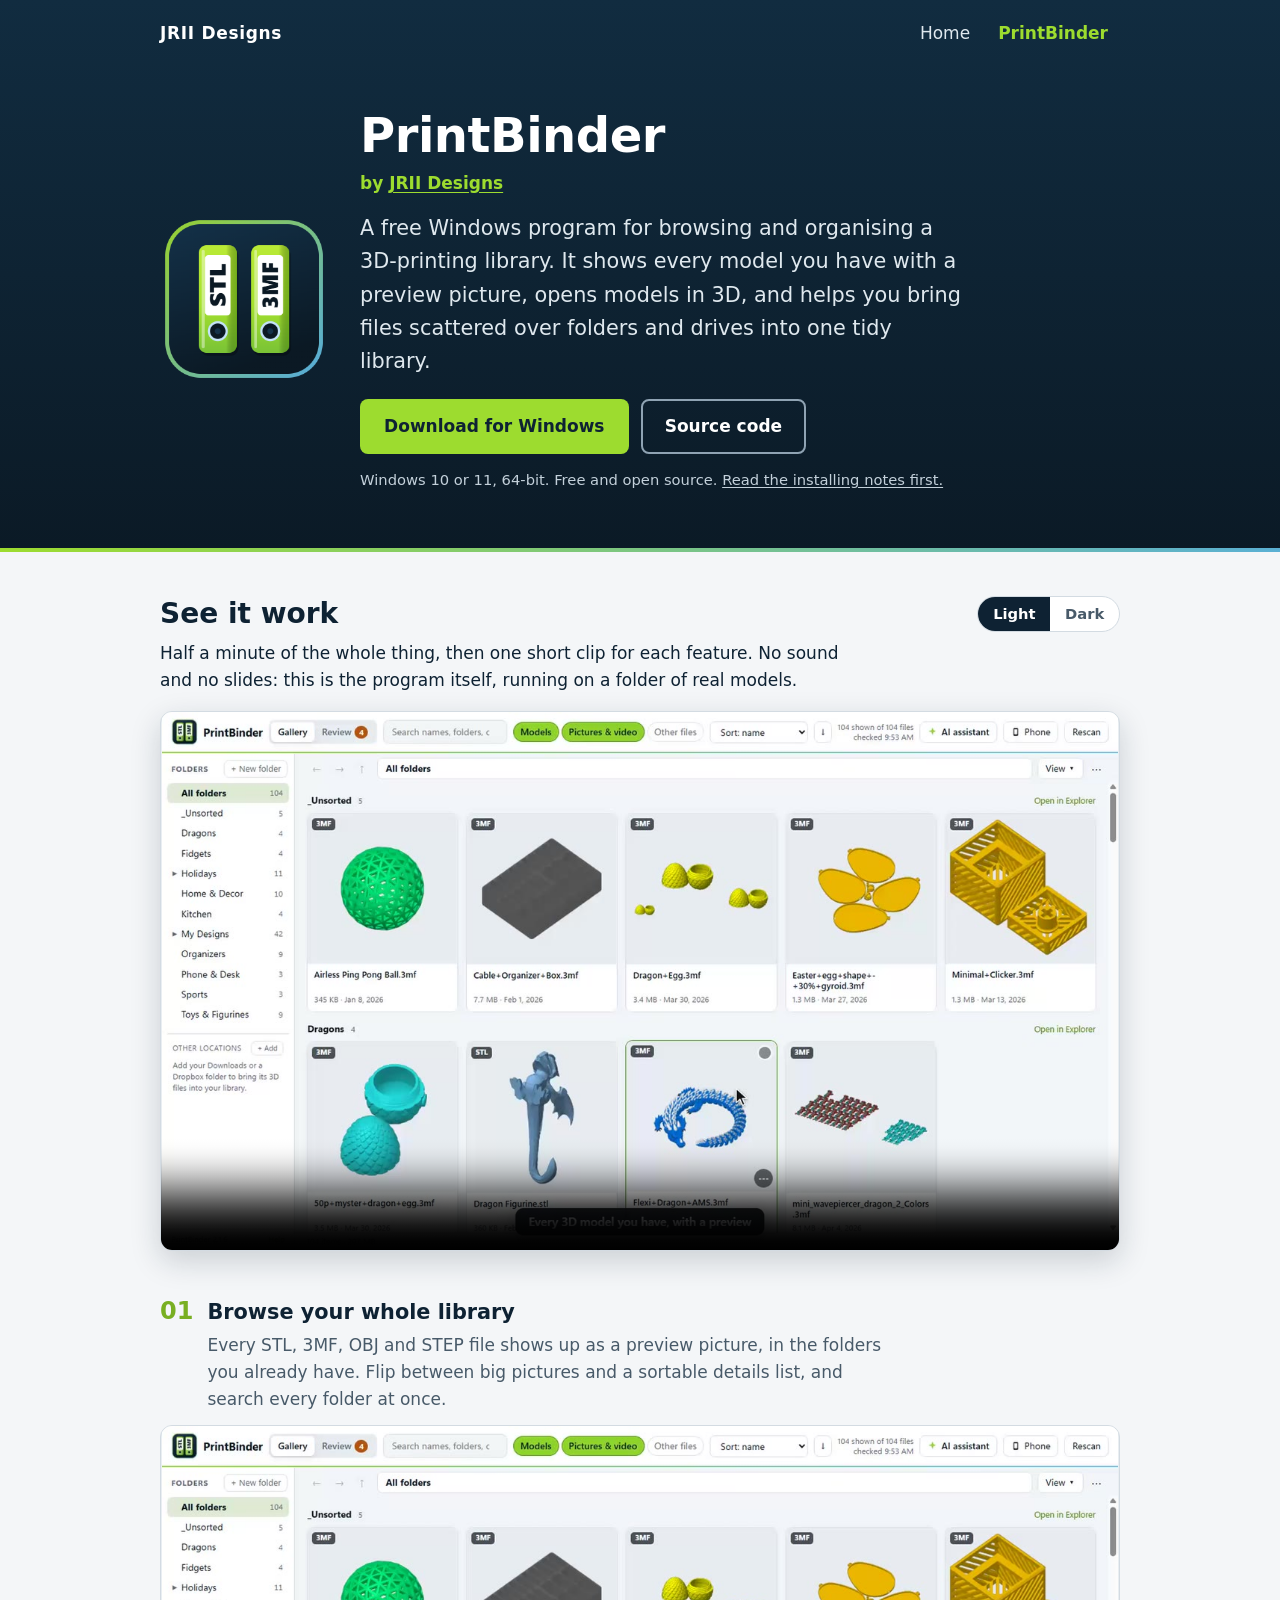
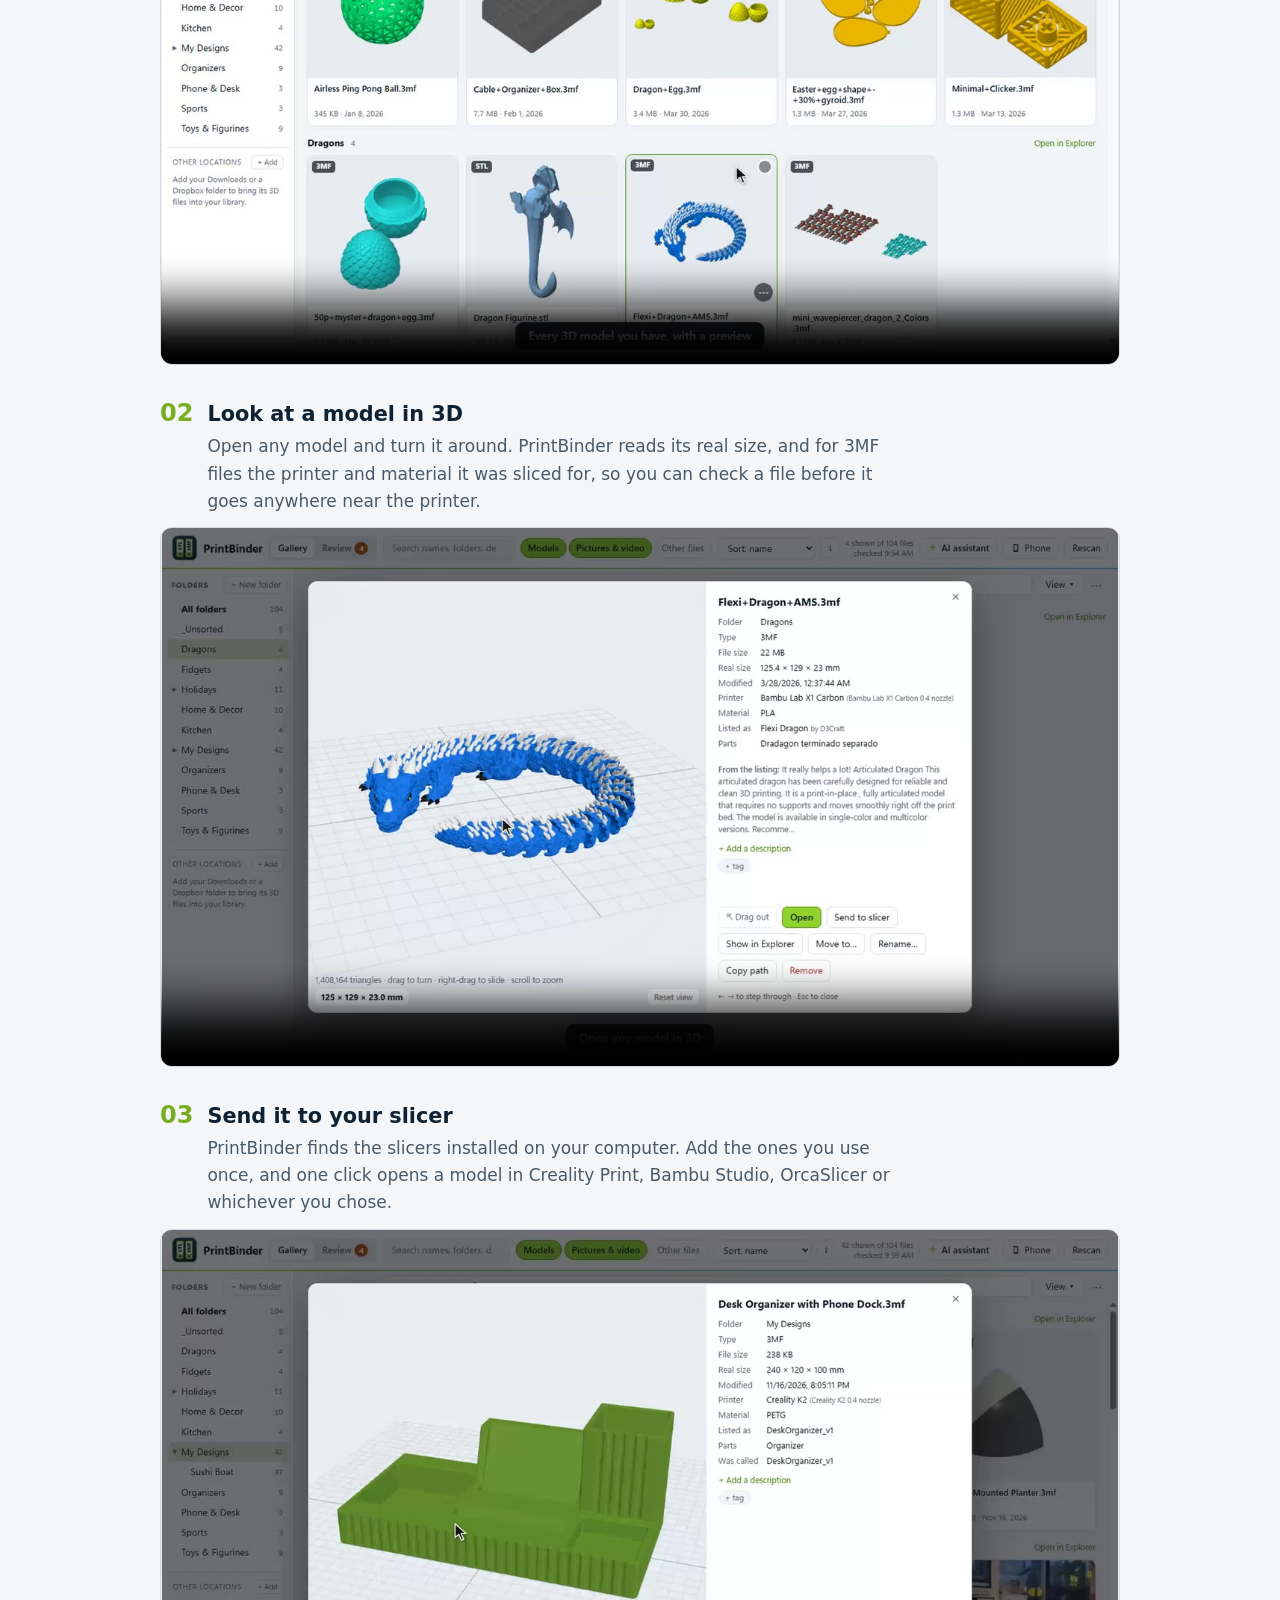
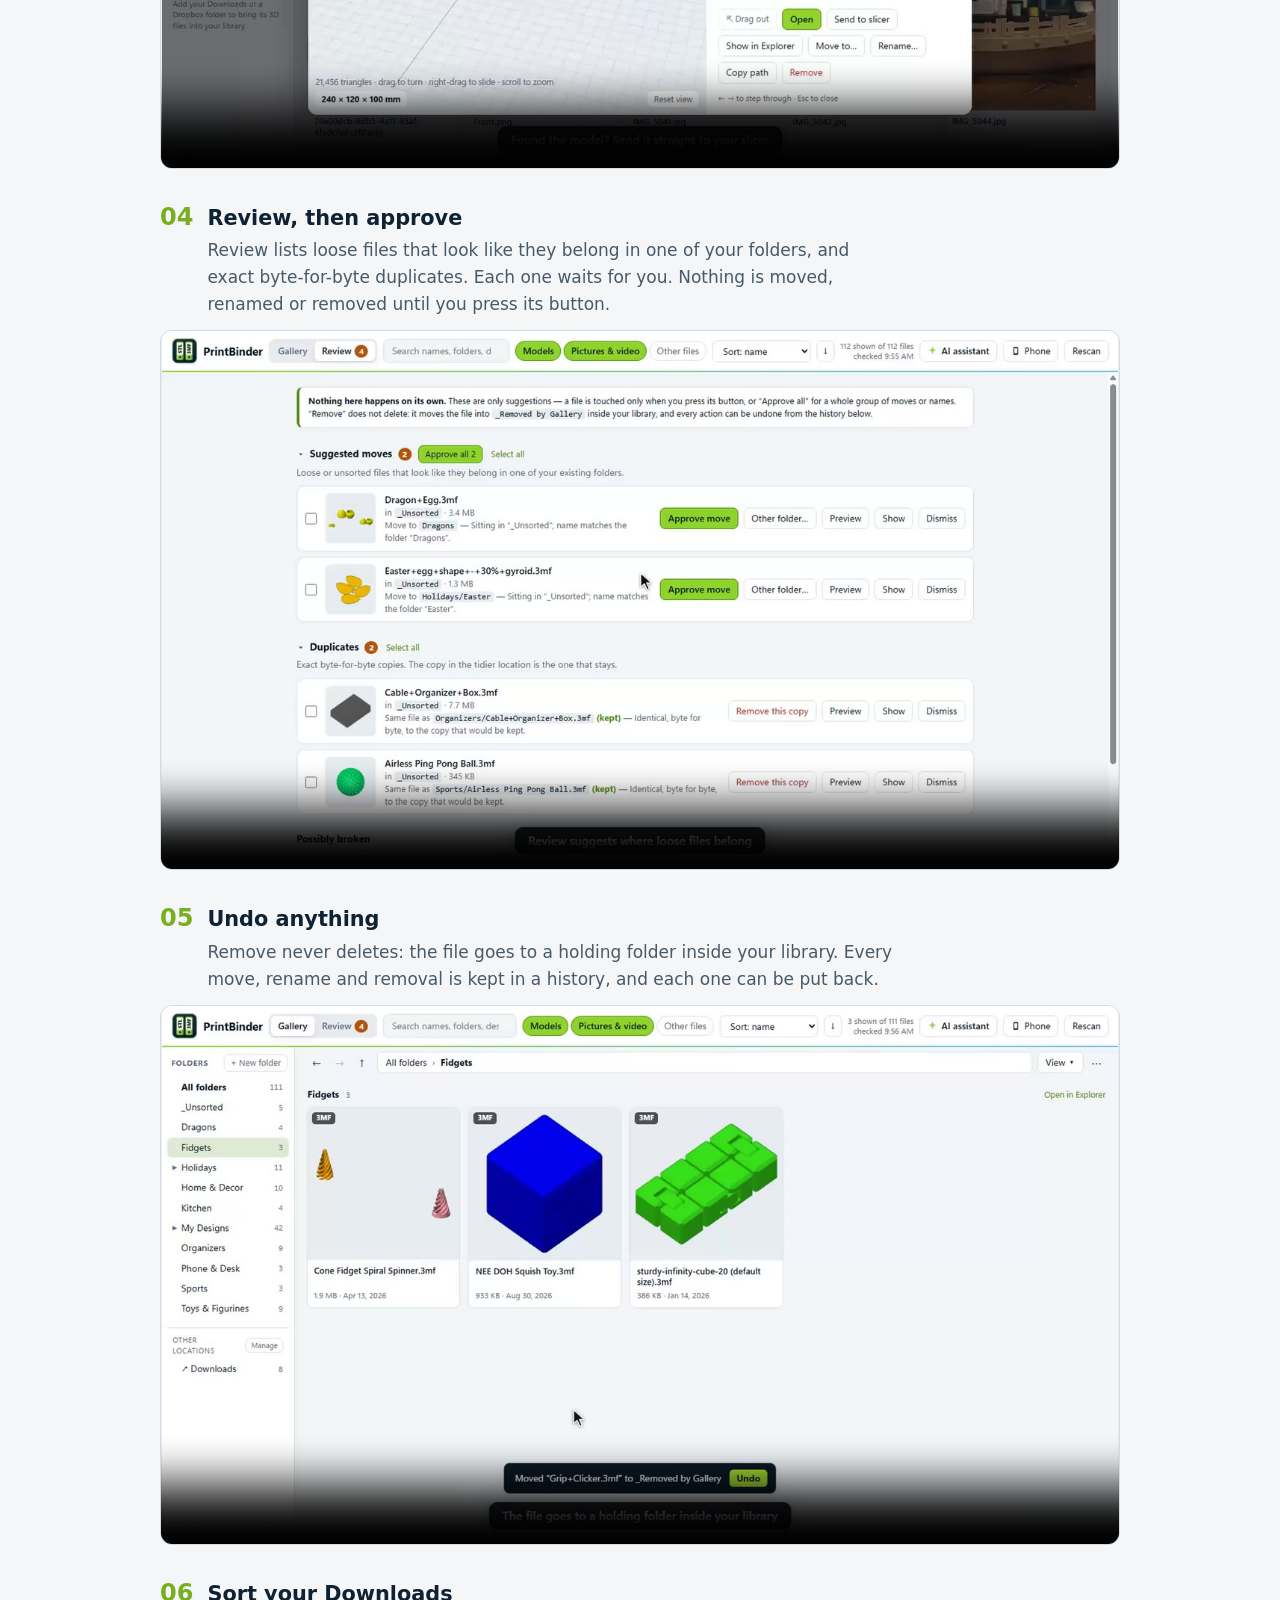
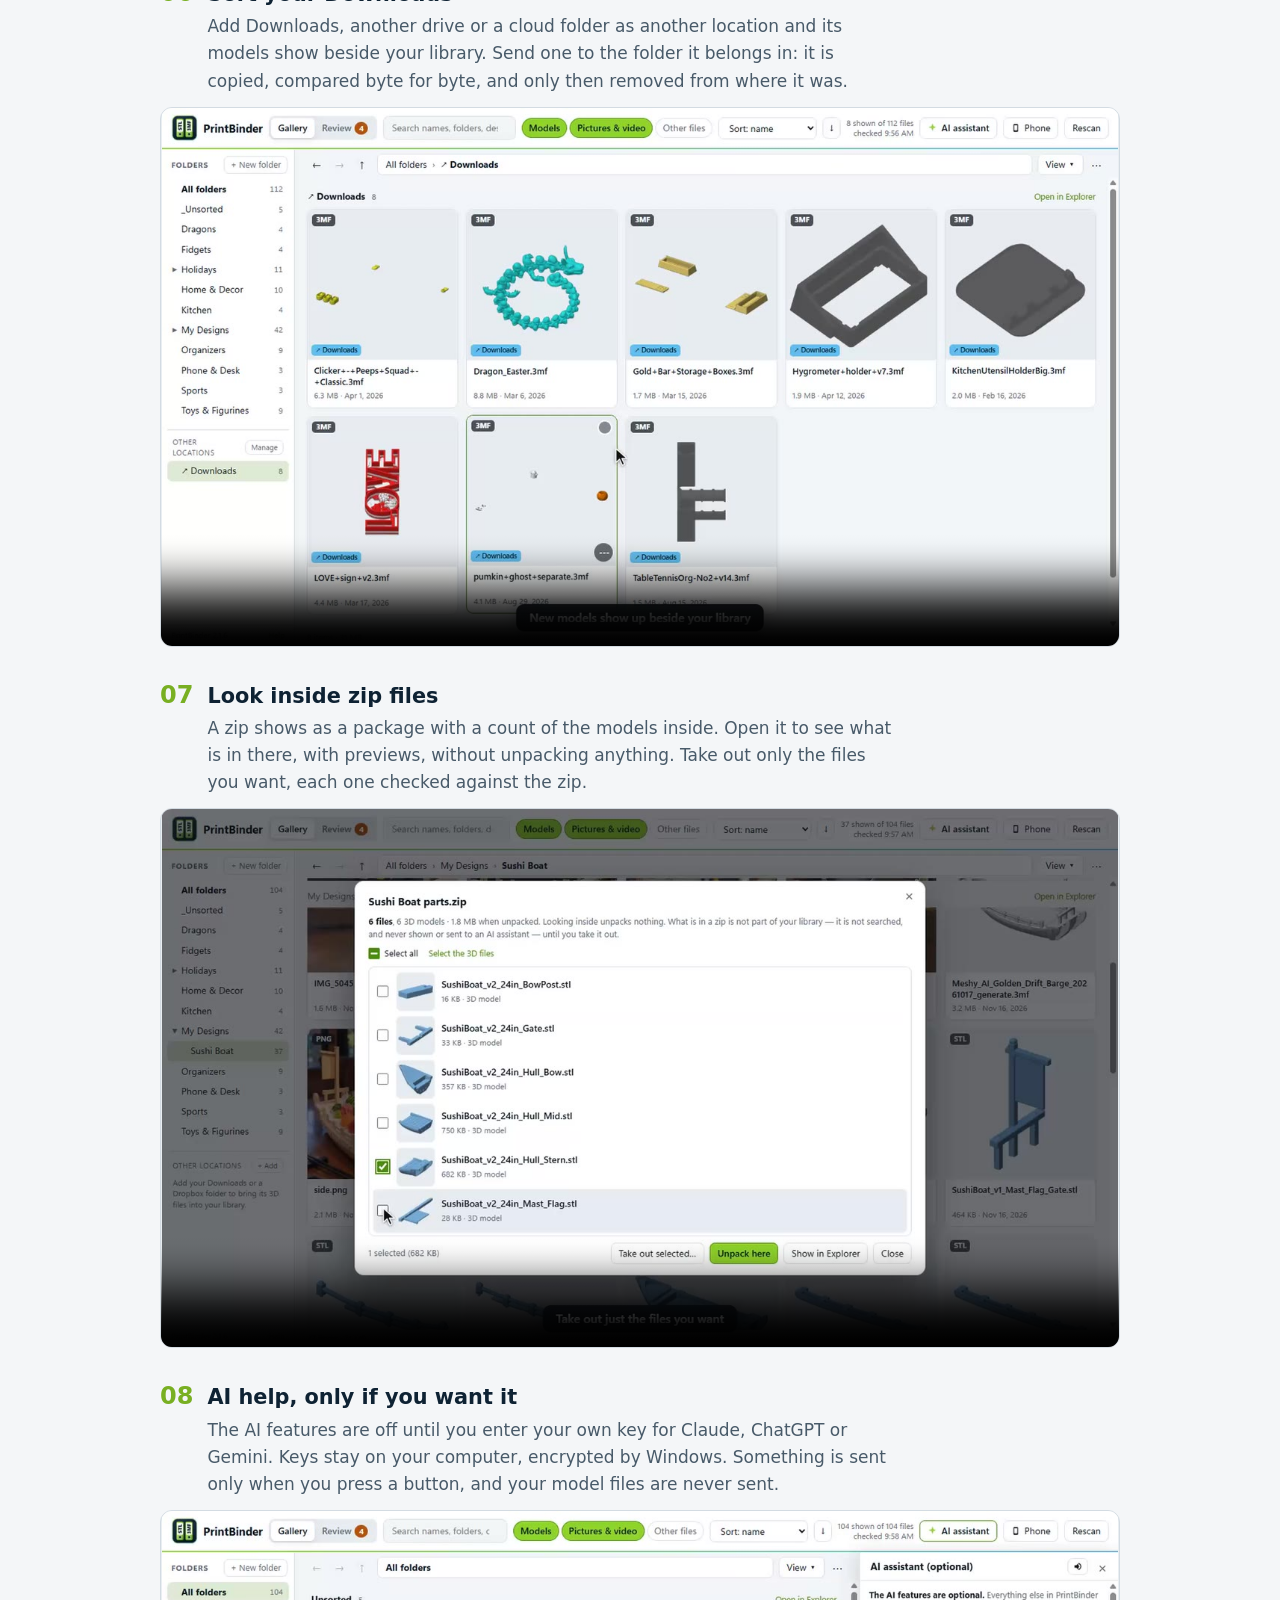
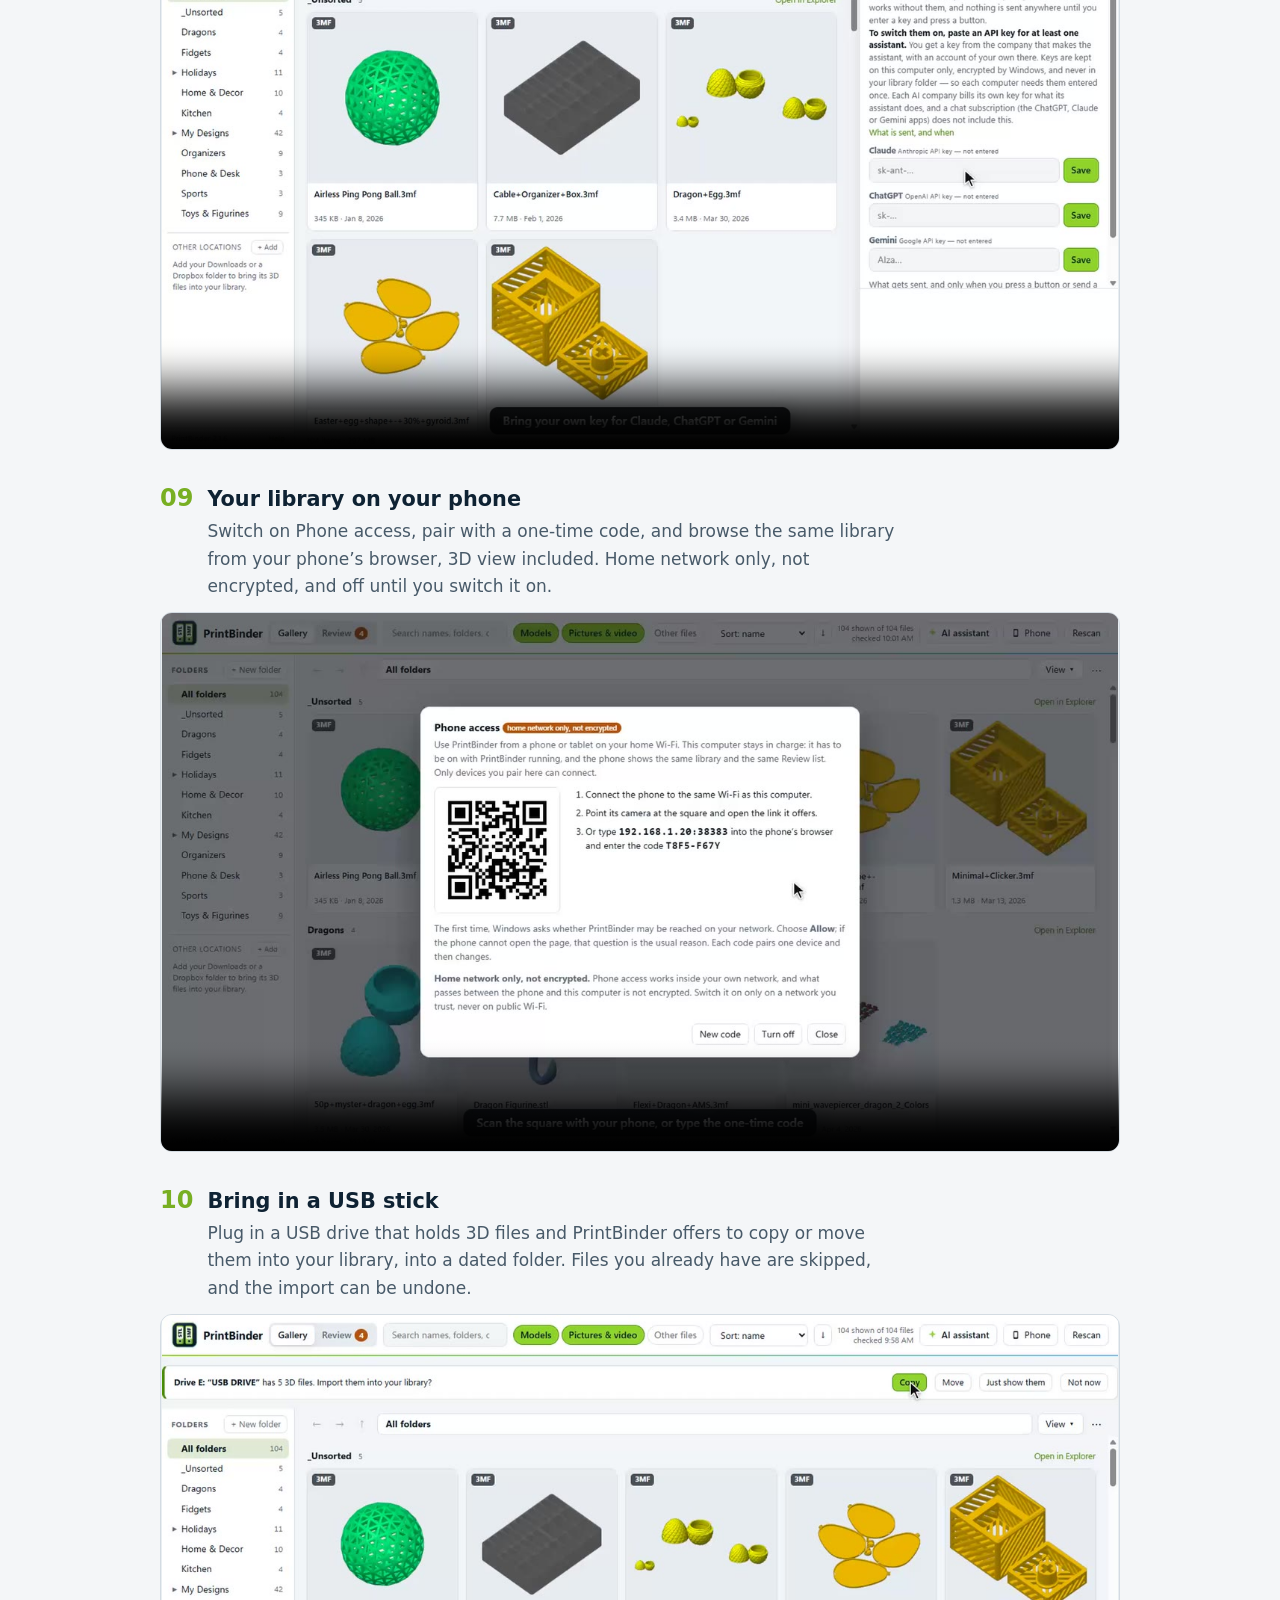
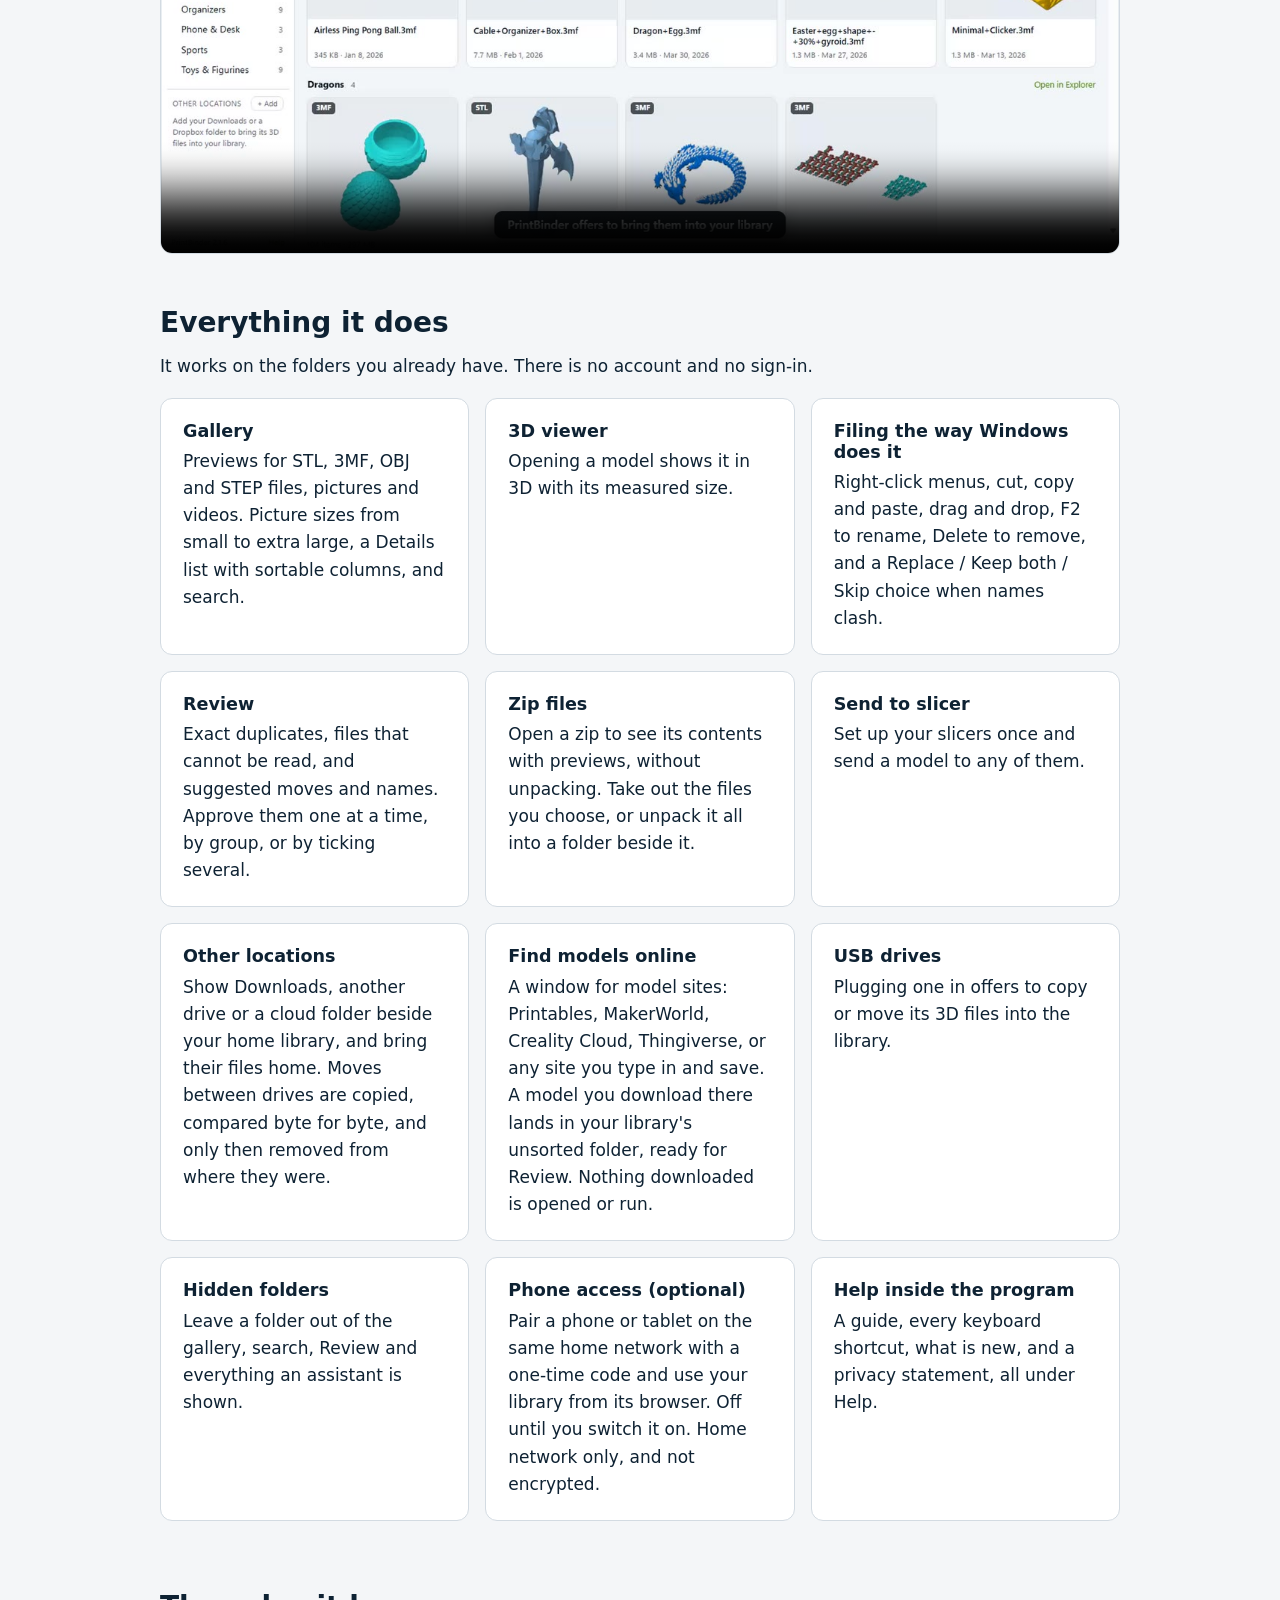
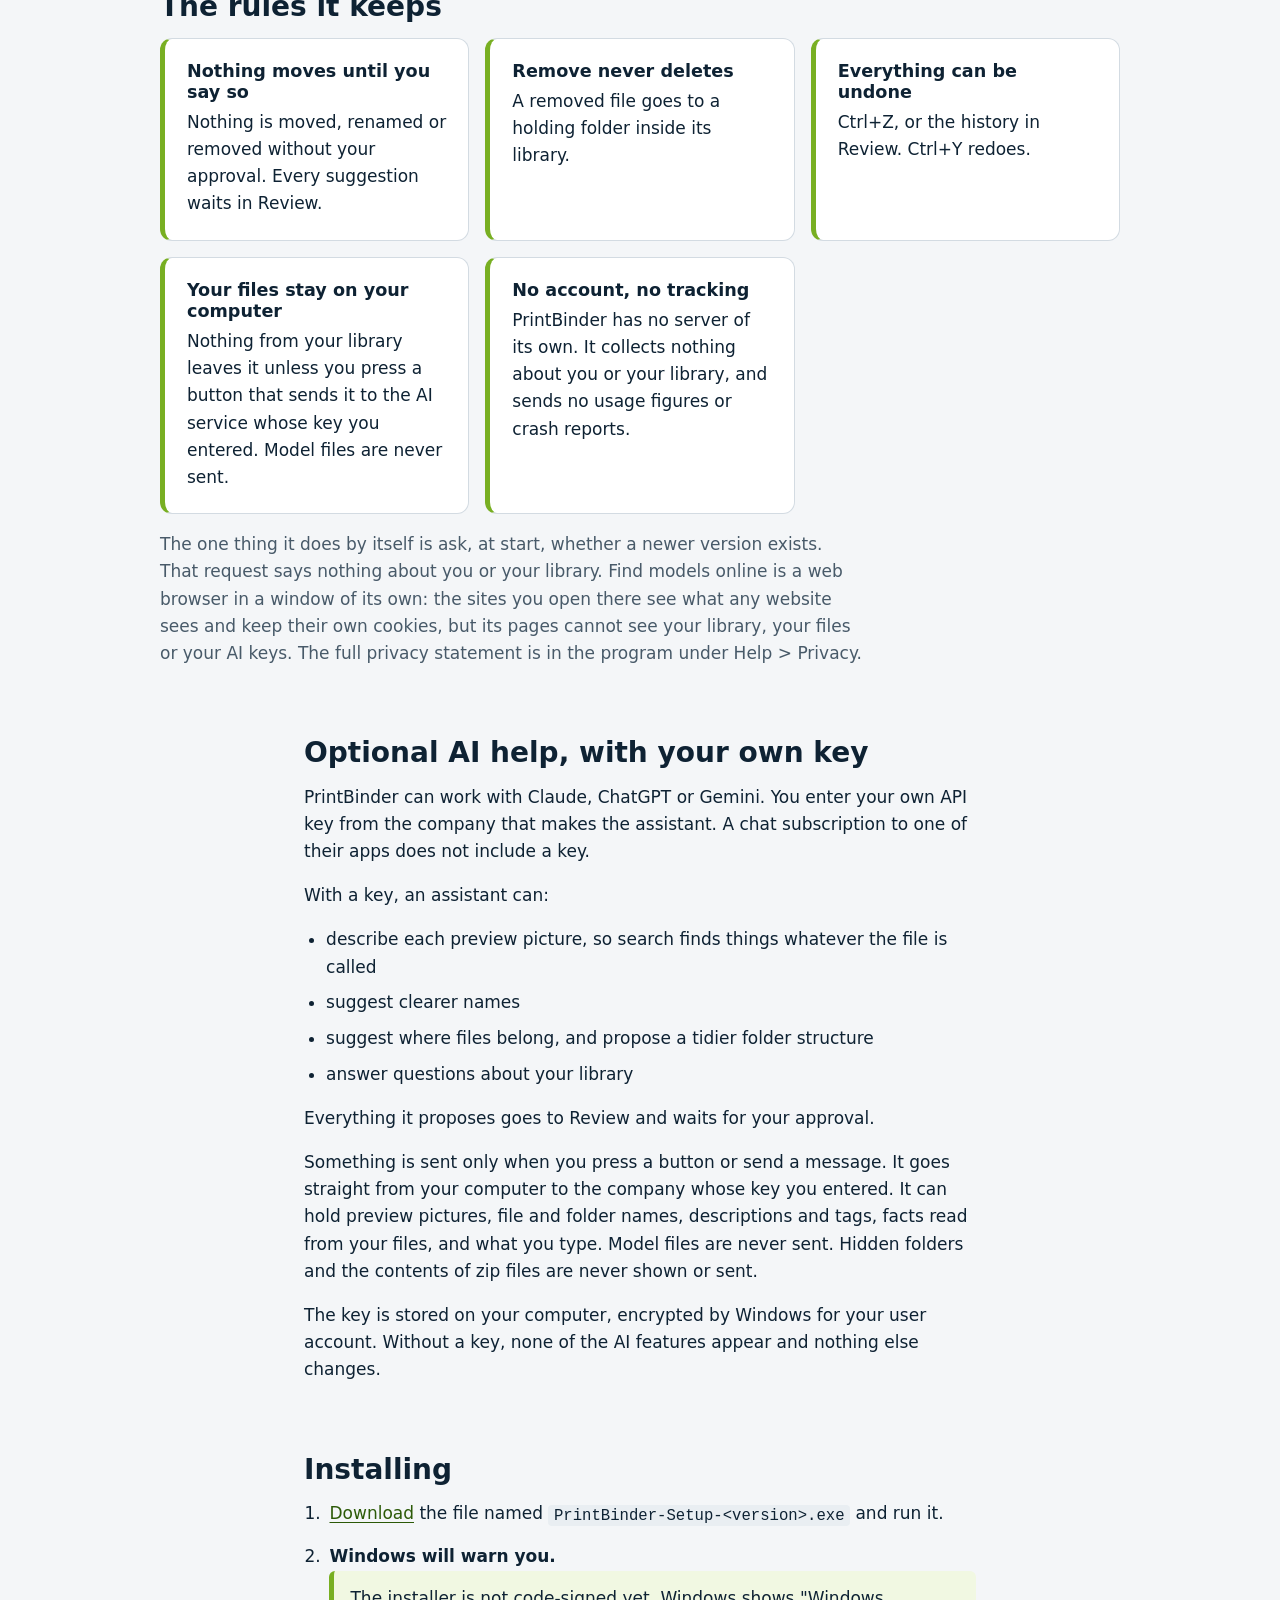
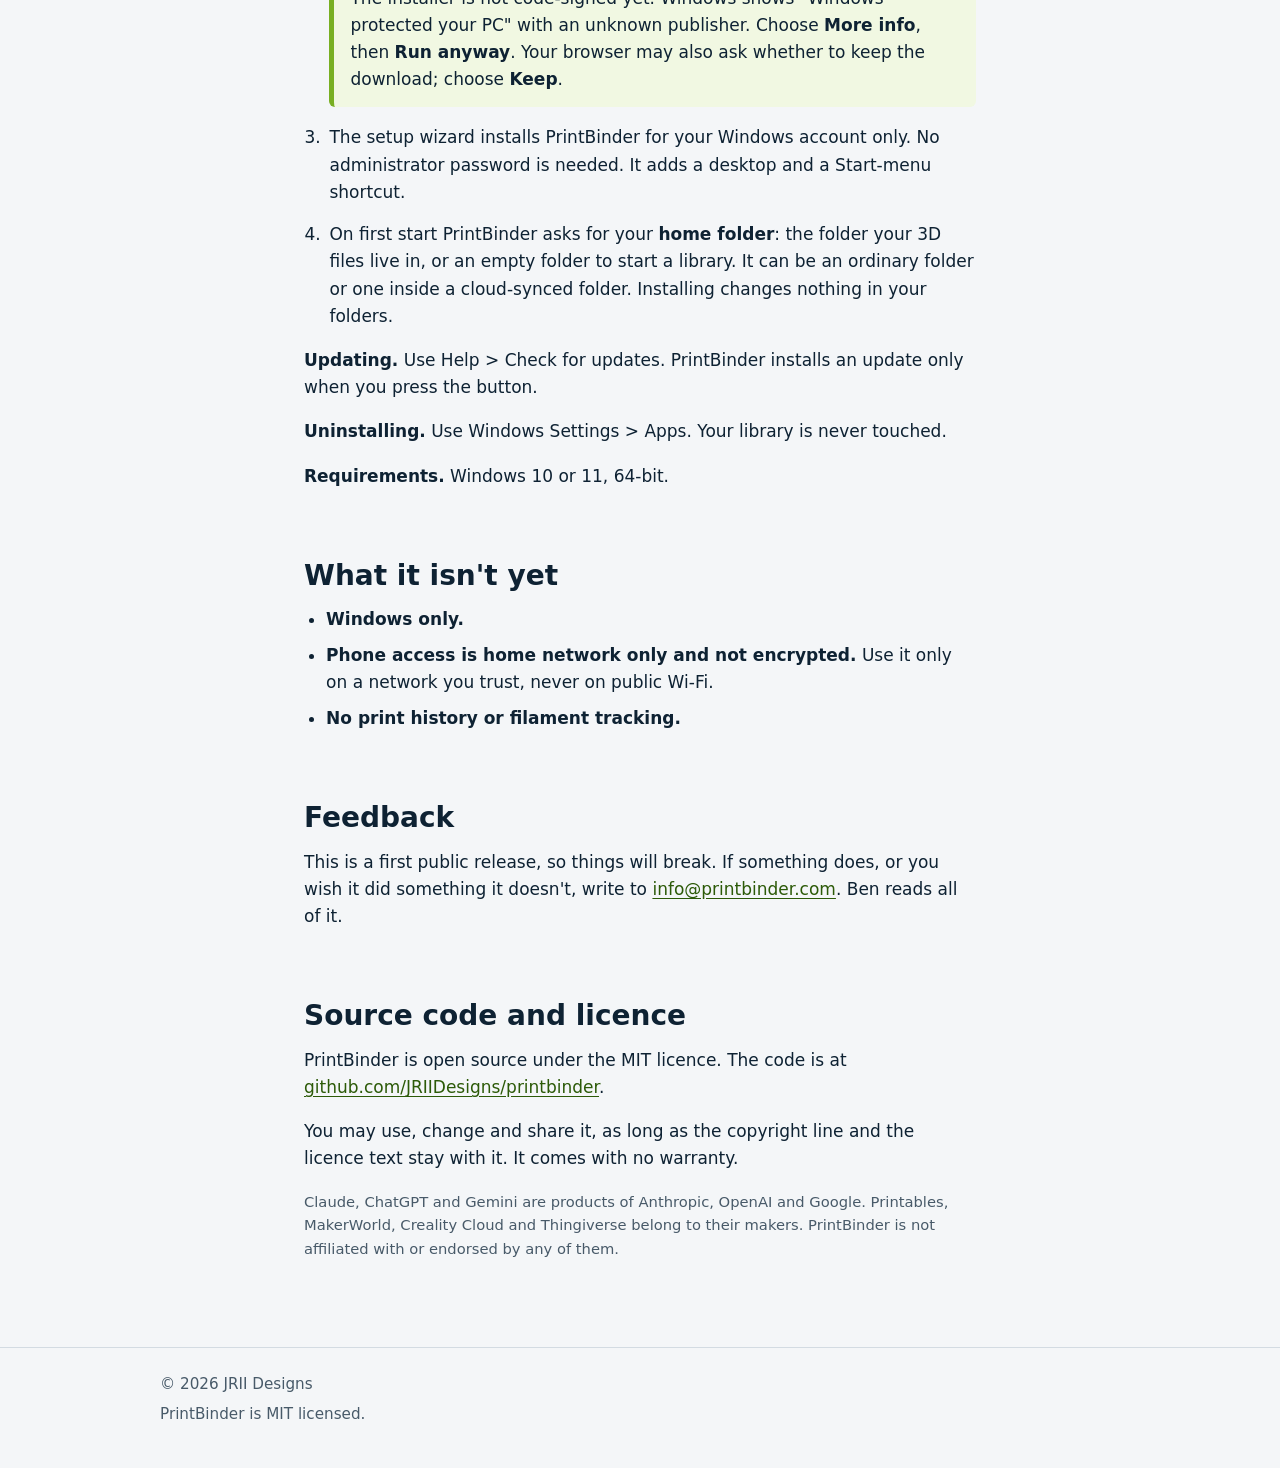
==== printbinder/index.html @ dcdb0bc7 "PrintBinder page: Find models online (2.2.0) Co-Authored-By: Claude Fable 5.2 <noreply@anthropic.com" ====
<!doctype html>
<html lang="en">
<head>
<meta charset="utf-8">
<meta name="viewport" content="width=device-width, initial-scale=1">
<title>PrintBinder, by JRII Designs: organise your 3D-printing library</title>
<meta name="description" content="PrintBinder is a free, open-source Windows program for browsing and organising a 3D-printing library. Nothing is moved, renamed or removed without your approval, and everything can be undone.">
<link rel="canonical" href="https://jriidesigns.com/printbinder/">
<meta property="og:type" content="website">
<meta property="og:site_name" content="JRII Designs">
<meta property="og:title" content="PrintBinder, by JRII Designs">
<meta property="og:description" content="A free, open-source Windows program for browsing and organising a 3D-printing library. Nothing moves without your approval.">
<meta property="og:url" content="https://jriidesigns.com/printbinder/">
<meta property="og:image" content="https://jriidesigns.com/assets/video/printbinder-01-browse-light.jpg">
<meta property="og:image:alt" content="PrintBinder showing a library of 3D models as preview pictures">
<link rel="icon" type="image/png" href="../assets/favicon.png">
<link rel="apple-touch-icon" href="../assets/apple-touch-icon.png">
<link rel="stylesheet" href="../assets/site.css">
</head>
<body>
<a class="skip" href="#main">Skip to content</a>

<header class="band">
  <div class="wrap topbar">
    <a class="name" href="../index.html">JRII Designs</a>
    <nav aria-label="Site">
      <ul>
        <li><a href="../index.html">Home</a></li>
        <li><a href="index.html" aria-current="page">PrintBinder</a></li>
      </ul>
    </nav>
  </div>
  <div class="wrap hero hero-app">
    <img src="../assets/printbinder-icon.png" width="256" height="256" alt="PrintBinder icon: two green binders on navy">
    <div>
      <h1>PrintBinder</h1>
      <p class="byline">by <a href="../index.html">JRII Designs</a></p>
      <p class="lead">A free Windows program for browsing and organising a 3D-printing library. It shows every model you have with a preview picture, opens models in 3D, and helps you bring files scattered over folders and drives into one tidy library.</p>
      <div class="actions">
        <a class="btn btn-primary" href="https://github.com/JRIIDesigns/printbinder/releases/latest">Download for Windows</a>
        <a class="btn btn-ghost" href="https://github.com/JRIIDesigns/printbinder">Source code</a>
      </div>
      <p class="small">Windows 10 or 11, 64-bit. Free and open source. <a href="#installing" style="color:inherit">Read the installing notes first.</a></p>
    </div>
  </div>
</header>

<main id="main">

  <section aria-labelledby="tour">
    <div class="wrap">
      <div class="tour-head">
        <h2 id="tour">See it work</h2>
        <div class="themepick" role="group" aria-label="Clips shown in">
          <button type="button" data-theme="light" aria-pressed="true">Light</button><button type="button" data-theme="dark" aria-pressed="false">Dark</button>
        </div>
      </div>
      <p class="prose">Half a minute of the whole thing, then one short clip for each feature. No sound and no slides: this is the program itself, running on a folder of real models.</p>
      <video class="clip clip-hero" controls muted loop playsinline preload="none" width="1920" height="1080" data-clip="highlights" poster="../assets/video/printbinder-highlights-light.jpg" aria-label="A half-minute tour: the gallery, a model in 3D, Review, a zip opened, a model sent to the slicer, and the library on a phone"><source src="../assets/video/printbinder-highlights-light.mp4" type="video/mp4"></video>
      <ol class="tour">
        <li class="tour-item" id="browse">
          <div class="tour-text"><span class="num">01</span><h3>Browse your whole library</h3><p>Every STL, 3MF, OBJ and STEP file shows up as a preview picture, in the folders you already have. Flip between big pictures and a sortable details list, and search every folder at once.</p></div>
          <video class="clip" controls muted loop playsinline preload="none" width="1920" height="1080" data-clip="01-browse" poster="../assets/video/printbinder-01-browse-light.jpg" aria-label="The gallery scrolling through folders of models, switching to a details list, then a search for the word dragon"><source src="../assets/video/printbinder-01-browse-light.mp4" type="video/mp4"></video>
        </li>
        <li class="tour-item" id="3d-viewer">
          <div class="tour-text"><span class="num">02</span><h3>Look at a model in 3D</h3><p>Open any model and turn it around. PrintBinder reads its real size, and for 3MF files the printer and material it was sliced for, so you can check a file before it goes anywhere near the printer.</p></div>
          <video class="clip" controls muted loop playsinline preload="none" width="1920" height="1080" data-clip="02-3d-viewer" poster="../assets/video/printbinder-02-3d-viewer-light.jpg" aria-label="Three models opened in the 3D viewer and turned around, with their measured size beside them"><source src="../assets/video/printbinder-02-3d-viewer-light.mp4" type="video/mp4"></video>
        </li>
        <li class="tour-item" id="send-to-slicer">
          <div class="tour-text"><span class="num">03</span><h3>Send it to your slicer</h3><p>PrintBinder finds the slicers installed on your computer. Add the ones you use once, and one click opens a model in Creality Print, Bambu Studio, OrcaSlicer or whichever you chose.</p></div>
          <video class="clip" controls muted loop playsinline preload="none" width="1920" height="1080" data-clip="03-send-to-slicer" poster="../assets/video/printbinder-03-send-to-slicer-light.jpg" aria-label="A slicer being added from the list PrintBinder found, then a model opening on the plate in Creality Print"><source src="../assets/video/printbinder-03-send-to-slicer-light.mp4" type="video/mp4"></video>
        </li>
        <li class="tour-item" id="review">
          <div class="tour-text"><span class="num">04</span><h3>Review, then approve</h3><p>Review lists loose files that look like they belong in one of your folders, and exact byte-for-byte duplicates. Each one waits for you. Nothing is moved, renamed or removed until you press its button.</p></div>
          <video class="clip" controls muted loop playsinline preload="none" width="1920" height="1080" data-clip="04-review" poster="../assets/video/printbinder-04-review-light.jpg" aria-label="The Review screen: two suggested moves approved one at a time, then a duplicate removed, and the history below"><source src="../assets/video/printbinder-04-review-light.mp4" type="video/mp4"></video>
        </li>
        <li class="tour-item" id="undo">
          <div class="tour-text"><span class="num">05</span><h3>Undo anything</h3><p>Remove never deletes: the file goes to a holding folder inside your library. Every move, rename and removal is kept in a history, and each one can be put back.</p></div>
          <video class="clip" controls muted loop playsinline preload="none" width="1920" height="1080" data-clip="05-undo" poster="../assets/video/printbinder-05-undo-light.jpg" aria-label="A model removed with a right-click, then brought back with Undo"><source src="../assets/video/printbinder-05-undo-light.mp4" type="video/mp4"></video>
        </li>
        <li class="tour-item" id="downloads">
          <div class="tour-text"><span class="num">06</span><h3>Sort your Downloads</h3><p>Add Downloads, another drive or a cloud folder as another location and its models show beside your library. Send one to the folder it belongs in: it is copied, compared byte for byte, and only then removed from where it was.</p></div>
          <video class="clip" controls muted loop playsinline preload="none" width="1920" height="1080" data-clip="06-downloads" poster="../assets/video/printbinder-06-downloads-light.jpg" aria-label="A model in the Downloads folder being moved into a folder of the library"><source src="../assets/video/printbinder-06-downloads-light.mp4" type="video/mp4"></video>
        </li>
        <li class="tour-item" id="zip-files">
          <div class="tour-text"><span class="num">07</span><h3>Look inside zip files</h3><p>A zip shows as a package with a count of the models inside. Open it to see what is in there, with previews, without unpacking anything. Take out only the files you want, each one checked against the zip.</p></div>
          <video class="clip" controls muted loop playsinline preload="none" width="1920" height="1080" data-clip="07-zip-files" poster="../assets/video/printbinder-07-zip-files-light.jpg" aria-label="A zip file opened to show six models, and two of them taken out into a folder beside it"><source src="../assets/video/printbinder-07-zip-files-light.mp4" type="video/mp4"></video>
        </li>
        <li class="tour-item" id="ai-optional">
          <div class="tour-text"><span class="num">08</span><h3>AI help, only if you want it</h3><p>The AI features are off until you enter your own key for Claude, ChatGPT or Gemini. Keys stay on your computer, encrypted by Windows. Something is sent only when you press a button, and your model files are never sent.</p></div>
          <video class="clip" controls muted loop playsinline preload="none" width="1920" height="1080" data-clip="08-ai-optional" poster="../assets/video/printbinder-08-ai-optional-light.jpg" aria-label="The AI assistant panel with its three key boxes, and the privacy page that says what is sent and when"><source src="../assets/video/printbinder-08-ai-optional-light.mp4" type="video/mp4"></video>
        </li>
        <li class="tour-item" id="phone">
          <div class="tour-text"><span class="num">09</span><h3>Your library on your phone</h3><p>Switch on Phone access, pair with a one-time code, and browse the same library from your phone’s browser, 3D view included. Home network only, not encrypted, and off until you switch it on.</p></div>
          <video class="clip" controls muted loop playsinline preload="none" width="1920" height="1080" data-clip="09-phone" poster="../assets/video/printbinder-09-phone-light.jpg" aria-label="Phone access being switched on, then a phone pairing with the code and opening a model in 3D"><source src="../assets/video/printbinder-09-phone-light.mp4" type="video/mp4"></video>
        </li>
        <li class="tour-item" id="usb">
          <div class="tour-text"><span class="num">10</span><h3>Bring in a USB stick</h3><p>Plug in a USB drive that holds 3D files and PrintBinder offers to copy or move them into your library, into a dated folder. Files you already have are skipped, and the import can be undone.</p></div>
          <video class="clip" controls muted loop playsinline preload="none" width="1920" height="1080" data-clip="10-usb" poster="../assets/video/printbinder-10-usb-light.jpg" aria-label="A bar offering to import five models from a USB drive, and the models arriving in a dated folder"><source src="../assets/video/printbinder-10-usb-light.mp4" type="video/mp4"></video>
        </li>
      </ol>
    </div>
  </section>

  <section aria-labelledby="does">
    <div class="wrap">
      <h2 id="does">Everything it does</h2>
      <p class="prose">It works on the folders you already have. There is no account and no sign-in.</p>
      <ul class="grid">
        <li class="card">
          <h3>Gallery</h3>
          <p>Previews for STL, 3MF, OBJ and STEP files, pictures and videos. Picture sizes from small to extra large, a Details list with sortable columns, and search.</p>
        </li>
        <li class="card">
          <h3>3D viewer</h3>
          <p>Opening a model shows it in 3D with its measured size.</p>
        </li>
        <li class="card">
          <h3>Filing the way Windows does it</h3>
          <p>Right-click menus, cut, copy and paste, drag and drop, F2 to rename, Delete to remove, and a Replace / Keep both / Skip choice when names clash.</p>
        </li>
        <li class="card">
          <h3>Review</h3>
          <p>Exact duplicates, files that cannot be read, and suggested moves and names. Approve them one at a time, by group, or by ticking several.</p>
        </li>
        <li class="card">
          <h3>Zip files</h3>
          <p>Open a zip to see its contents with previews, without unpacking. Take out the files you choose, or unpack it all into a folder beside it.</p>
        </li>
        <li class="card">
          <h3>Send to slicer</h3>
          <p>Set up your slicers once and send a model to any of them.</p>
        </li>
        <li class="card">
          <h3>Other locations</h3>
          <p>Show Downloads, another drive or a cloud folder beside your home library, and bring their files home. Moves between drives are copied, compared byte for byte, and only then removed from where they were.</p>
        </li>
        <li class="card">
          <h3>Find models online</h3>
          <p>A window for model sites: Printables, MakerWorld, Creality Cloud, Thingiverse, or any site you type in and save. A model you download there lands in your library's unsorted folder, ready for Review. Nothing downloaded is opened or run.</p>
        </li>
        <li class="card">
          <h3>USB drives</h3>
          <p>Plugging one in offers to copy or move its 3D files into the library.</p>
        </li>
        <li class="card">
          <h3>Hidden folders</h3>
          <p>Leave a folder out of the gallery, search, Review and everything an assistant is shown.</p>
        </li>
        <li class="card">
          <h3>Phone access (optional)</h3>
          <p>Pair a phone or tablet on the same home network with a one-time code and use your library from its browser. Off until you switch it on. Home network only, and not encrypted.</p>
        </li>
        <li class="card">
          <h3>Help inside the program</h3>
          <p>A guide, every keyboard shortcut, what is new, and a privacy statement, all under Help.</p>
        </li>
      </ul>
    </div>
  </section>

  <section class="rules" aria-labelledby="rules">
    <div class="wrap">
      <h2 id="rules">The rules it keeps</h2>
      <ul class="grid">
        <li class="card">
          <h3>Nothing moves until you say so</h3>
          <p>Nothing is moved, renamed or removed without your approval. Every suggestion waits in Review.</p>
        </li>
        <li class="card">
          <h3>Remove never deletes</h3>
          <p>A removed file goes to a holding folder inside its library.</p>
        </li>
        <li class="card">
          <h3>Everything can be undone</h3>
          <p>Ctrl+Z, or the history in Review. Ctrl+Y redoes.</p>
        </li>
        <li class="card">
          <h3>Your files stay on your computer</h3>
          <p>Nothing from your library leaves it unless you press a button that sends it to the AI service whose key you entered. Model files are never sent.</p>
        </li>
        <li class="card">
          <h3>No account, no tracking</h3>
          <p>PrintBinder has no server of its own. It collects nothing about you or your library, and sends no usage figures or crash reports.</p>
        </li>
      </ul>
      <p class="prose muted">The one thing it does by itself is ask, at start, whether a newer version exists. That request says nothing about you or your library. Find models online is a web browser in a window of its own: the sites you open there see what any website sees and keep their own cookies, but its pages cannot see your library, your files or your AI keys. The full privacy statement is in the program under Help &gt; Privacy.</p>
    </div>
  </section>

  <section aria-labelledby="ai">
    <div class="wrap prose">
      <h2 id="ai">Optional AI help, with your own key</h2>
      <p>PrintBinder can work with Claude, ChatGPT or Gemini. You enter your own API key from the company that makes the assistant. A chat subscription to one of their apps does not include a key.</p>
      <p>With a key, an assistant can:</p>
      <ul>
        <li>describe each preview picture, so search finds things whatever the file is called</li>
        <li>suggest clearer names</li>
        <li>suggest where files belong, and propose a tidier folder structure</li>
        <li>answer questions about your library</li>
      </ul>
      <p>Everything it proposes goes to Review and waits for your approval.</p>
      <p>Something is sent only when you press a button or send a message. It goes straight from your computer to the company whose key you entered. It can hold preview pictures, file and folder names, descriptions and tags, facts read from your files, and what you type. Model files are never sent. Hidden folders and the contents of zip files are never shown or sent.</p>
      <p>The key is stored on your computer, encrypted by Windows for your user account. Without a key, none of the AI features appear and nothing else changes.</p>
    </div>
  </section>

  <section aria-labelledby="installing">
    <div class="wrap prose">
      <h2 id="installing">Installing</h2>
      <ol class="steps">
        <li><a href="https://github.com/JRIIDesigns/printbinder/releases/latest">Download</a> the file named <code>PrintBinder-Setup-&lt;version&gt;.exe</code> and run it.</li>
        <li>
          <strong>Windows will warn you.</strong>
          <div class="note">
            <p>The installer is not code-signed yet. Windows shows "Windows protected your PC" with an unknown publisher. Choose <strong>More info</strong>, then <strong>Run anyway</strong>. Your browser may also ask whether to keep the download; choose <strong>Keep</strong>.</p>
          </div>
        </li>
        <li>The setup wizard installs PrintBinder for your Windows account only. No administrator password is needed. It adds a desktop and a Start-menu shortcut.</li>
        <li>On first start PrintBinder asks for your <strong>home folder</strong>: the folder your 3D files live in, or an empty folder to start a library. It can be an ordinary folder or one inside a cloud-synced folder. Installing changes nothing in your folders.</li>
      </ol>
      <p><strong>Updating.</strong> Use Help &gt; Check for updates. PrintBinder installs an update only when you press the button.</p>
      <p><strong>Uninstalling.</strong> Use Windows Settings &gt; Apps. Your library is never touched.</p>
      <p><strong>Requirements.</strong> Windows 10 or 11, 64-bit.</p>
    </div>
  </section>

  <section aria-labelledby="notyet">
    <div class="wrap prose">
      <h2 id="notyet">What it isn't yet</h2>
      <ul>
        <li><strong>Windows only.</strong></li>
        <li><strong>Phone access is home network only and not encrypted.</strong> Use it only on a network you trust, never on public Wi-Fi.</li>
        <li><strong>No print history or filament tracking.</strong></li>
      </ul>
    </div>
  </section>

  <section aria-labelledby="feedback">
    <div class="wrap prose">
      <h2 id="feedback">Feedback</h2>
      <p>This is a first public release, so things will break. If something does, or you wish it did something it doesn't, write to <a href="mailto:info@printbinder.com">info@printbinder.com</a>. Ben reads all of it.</p>
    </div>
  </section>

  <section aria-labelledby="source">
    <div class="wrap prose">
      <h2 id="source">Source code and licence</h2>
      <p>PrintBinder is open source under the MIT licence. The code is at <a href="https://github.com/JRIIDesigns/printbinder">github.com/JRIIDesigns/printbinder</a>.</p>
      <p>You may use, change and share it, as long as the copyright line and the licence text stay with it. It comes with no warranty.</p>
      <p class="small muted">Claude, ChatGPT and Gemini are products of Anthropic, OpenAI and Google. Printables, MakerWorld, Creality Cloud and Thingiverse belong to their makers. PrintBinder is not affiliated with or endorsed by any of them.</p>
    </div>
  </section>

</main>

<footer>
  <div class="wrap">
    <p>&copy; 2026 JRII Designs</p>
    <p>PrintBinder is MIT licensed.</p>
  </div>
</footer>
<script>
(function () {
  var clips = [].slice.call(document.querySelectorAll('video.clip')), btns = [].slice.call(document.querySelectorAll('.themepick button'));
  var saved = null; try { saved = localStorage.getItem('clip-theme'); } catch (e) {}
  var theme = saved || (window.matchMedia && matchMedia('(prefers-color-scheme: dark)').matches ? 'dark' : 'light');
  function set(t) {
    theme = t;
    btns.forEach(function (b) { b.setAttribute('aria-pressed', String(b.getAttribute('data-theme') === t)); });
    clips.forEach(function (v) {
      var base = '../assets/video/printbinder-' + v.getAttribute('data-clip') + '-' + t, playing = !v.paused;
      v.poster = base + '.jpg';
      if (v.getAttribute('data-src') !== base) { v.setAttribute('data-src', base); v.innerHTML = '<source src="' + base + '.mp4" type="video/mp4">'; v.load(); if (playing) v.play().catch(function () {}); }
    });
  }
  btns.forEach(function (b) { b.addEventListener('click', function () { var t = b.getAttribute('data-theme'); try { localStorage.setItem('clip-theme', t); } catch (e) {} set(t); }); });
  set(theme);
  var calm = window.matchMedia && matchMedia('(prefers-reduced-motion: reduce)').matches;
  if (!calm && 'IntersectionObserver' in window) {
    var io = new IntersectionObserver(function (es) { es.forEach(function (e) { var v = e.target; if (e.intersectionRatio >= 0.6) { if (!v.hasAttribute('data-stopped')) v.play().catch(function () {}); } else if (!v.paused) { v.pause(); } }); }, { threshold: [0, 0.6] });
    clips.forEach(function (v) { io.observe(v); v.addEventListener('pause', function () { if (v.matches(':hover')) v.setAttribute('data-stopped', ''); }); v.addEventListener('play', function () { v.removeAttribute('data-stopped'); }); });
  }
})();
</script>
</body>
</html>
---- assets/site.css ----
/* JRII Designs — one shared stylesheet. No external fonts, scripts or trackers.
   Navy and green are taken from the PrintBinder icon. */

:root {
  --navy: #0e2233;
  --navy-top: #112c40;
  --navy-deep: #0b1a26;
  --green: #9ddc2f;
  --green-deep: #78af22;
  --rim-blue: #5ab0d4;

  --bg: #f4f6f8;
  --surface: #ffffff;
  --text: #0e2233;
  --muted: #485a69;
  --border: #d3dbe2;
  --link: #2c5a08;
  --focus: #0e2233;
  --slot-bg: #e9eef2;
  --slot-line: #9aa9b5;
  --note-bg: #f1f8e2;
  --note-line: #78af22;

  color-scheme: light dark;
}

@media (prefers-color-scheme: dark) {
  :root {
    --bg: #08141d;
    --surface: #0f2536;
    --text: #e9eff4;
    --muted: #a9b9c6;
    --border: #24425a;
    --link: #9ddc2f;
    --focus: #9ddc2f;
    --slot-bg: #0c1e2c;
    --slot-line: #44627a;
    --note-bg: #14301f;
    --note-line: #9ddc2f;
  }
}

*, *::before, *::after { box-sizing: border-box; }

html { -webkit-text-size-adjust: 100%; text-size-adjust: 100%; }

body {
  margin: 0;
  background: var(--bg);
  color: var(--text);
  font-family: system-ui, -apple-system, "Segoe UI", Roboto, "Helvetica Neue", Arial, sans-serif;
  font-size: 1.0625rem;
  line-height: 1.6;
  overflow-wrap: break-word;
}

img { max-width: 100%; height: auto; display: block; }

a { color: var(--link); text-underline-offset: 0.15em; }
a:hover { text-decoration-thickness: 2px; }

:focus-visible {
  outline: 3px solid var(--focus);
  outline-offset: 3px;
  border-radius: 4px;
}

h1, h2, h3 { line-height: 1.2; margin: 0 0 0.5em; }
h1 { font-size: clamp(2rem, 6vw, 3rem); letter-spacing: -0.01em; }
h2 { font-size: clamp(1.4rem, 4vw, 1.75rem); }
h3 { font-size: 1.1rem; }
p { margin: 0 0 1em; }
ul, ol { margin: 0 0 1em; padding-left: 1.3em; }
li { margin-bottom: 0.5em; }
code {
  font-family: ui-monospace, "Cascadia Mono", Consolas, monospace;
  font-size: 0.92em;
  background: var(--slot-bg);
  padding: 0.1em 0.35em;
  border-radius: 4px;
}

.wrap {
  width: 100%;
  max-width: 62rem;
  margin: 0 auto;
  padding-left: 16px;
  padding-right: 16px;
}

.skip {
  position: absolute;
  left: -999px;
  top: 0;
  background: var(--green);
  color: var(--navy);
  padding: 0.5em 1em;
  font-weight: 600;
  z-index: 10;
}
.skip:focus { left: 8px; top: 8px; }

/* ---- The navy band: header and hero. Navy in both light and dark, like the icon. ---- */

.band {
  background: linear-gradient(180deg, var(--navy-top), var(--navy-deep));
  color: #ffffff;
  border-bottom: 4px solid var(--green);
  border-image: linear-gradient(90deg, var(--green), var(--rim-blue)) 1;
}
.band :focus-visible { outline-color: var(--green); }

.topbar {
  display: flex;
  align-items: center;
  justify-content: space-between;
  flex-wrap: wrap;
  gap: 8px 16px;
  padding-top: 14px;
  padding-bottom: 14px;
}
.topbar .name {
  color: #ffffff;
  font-weight: 700;
  letter-spacing: 0.04em;
  text-decoration: none;
}
.topbar nav ul {
  display: flex;
  gap: 4px;
  list-style: none;
  margin: 0;
  padding: 0;
}
.topbar nav li { margin: 0; }
.topbar nav a {
  display: block;
  color: #dfe8ee;
  text-decoration: none;
  padding: 6px 12px;
  border-radius: 6px;
}
.topbar nav a:hover { background: rgba(255, 255, 255, 0.1); color: #ffffff; }
.topbar nav a[aria-current="page"] { color: var(--green); font-weight: 600; }

.hero { padding-top: 40px; padding-bottom: 56px; }
.hero p.lead {
  font-size: clamp(1.1rem, 3vw, 1.3rem);
  color: #dfe8ee;
  max-width: 38rem;
}
.hero-home { text-align: center; }
.hero-home img { margin: 0 auto 24px; width: min(324px, 80%); }
.hero-home p.lead { margin-left: auto; margin-right: auto; }

.hero-app {
  display: grid;
  grid-template-columns: auto 1fr;
  gap: 32px;
  align-items: center;
}
.hero-app img { width: 168px; }
.hero-app h1 { margin-bottom: 0.1em; }
.byline { color: var(--green); font-weight: 600; margin-bottom: 0.9em; }
.byline a { color: inherit; }
.small { font-size: 0.92rem; }
.hero .small { color: #c3d0da; margin: 0; }

.actions { display: flex; flex-wrap: wrap; gap: 12px; margin: 20px 0 14px; }

.btn {
  display: inline-block;
  padding: 0.7em 1.3em;
  border-radius: 8px;
  font-weight: 700;
  text-decoration: none;
  border: 2px solid transparent;
}
.btn-primary { background: var(--green); color: var(--navy); }
.btn-primary:hover { background: #b2ea4f; }
.btn-ghost { border-color: #8fa3b3; color: #ffffff; }
.btn-ghost:hover { border-color: #ffffff; }

/* ---- Page body ---- */

main section { padding: 44px 0 8px; }
main section:last-child { padding-bottom: 48px; }
.prose { max-width: 44rem; }

.card {
  background: var(--surface);
  border: 1px solid var(--border);
  border-radius: 12px;
  padding: 22px;
}

.grid {
  display: grid;
  grid-template-columns: repeat(auto-fit, minmax(min(100%, 17rem), 1fr));
  gap: 16px;
  list-style: none;
  padding: 0;
  margin: 0 0 1em;
}
.grid > li { margin: 0; }
.grid h3 { margin-bottom: 0.35em; }
.grid p:last-child { margin-bottom: 0; }

.rules .card { border-left: 5px solid var(--green-deep); }

.feature {
  display: grid;
  grid-template-columns: auto 1fr;
  gap: 24px;
  align-items: center;
}
.feature img { width: 112px; }
.feature p:last-child { margin-bottom: 0; }
.feature .btn-primary { margin-top: 4px; }

/* Placeholders: clearly marked, to be replaced. */
.placeholder {
  border: 2px dashed var(--slot-line);
  background: var(--slot-bg);
  border-radius: 10px;
  padding: 16px;
  color: var(--muted);
}
.placeholder p:last-child { margin-bottom: 0; }
.tag {
  display: inline-block;
  font-size: 0.75rem;
  font-weight: 700;
  letter-spacing: 0.06em;
  text-transform: uppercase;
  background: var(--navy);
  color: #ffffff;
  border-radius: 4px;
  padding: 0.15em 0.55em;
  margin-right: 0.4em;
  vertical-align: 0.1em;
}
@media (prefers-color-scheme: dark) {
  .tag { background: var(--green); color: var(--navy); }
}

.shots {
  display: grid;
  grid-template-columns: repeat(auto-fit, minmax(min(100%, 20rem), 1fr));
  gap: 16px;
}
.shots figure { margin: 0; }
.shots .slot {
  aspect-ratio: 16 / 10;
  display: flex;
  align-items: center;
  justify-content: center;
  text-align: center;
  border: 2px dashed var(--slot-line);
  background: var(--slot-bg);
  border-radius: 10px;
  color: var(--muted);
  padding: 12px;
}
.shots figcaption { margin-top: 8px; color: var(--muted); font-size: 0.95rem; }

.note {
  background: var(--note-bg);
  border-left: 5px solid var(--note-line);
  border-radius: 6px;
  padding: 14px 16px;
  margin: 0 0 1em;
}
.note p:last-child { margin-bottom: 0; }

ol.steps > li { margin-bottom: 0.9em; padding-left: 0.2em; }

.muted { color: var(--muted); }

footer {
  border-top: 1px solid var(--border);
  margin-top: 24px;
  padding: 24px 0 36px;
  color: var(--muted);
  font-size: 0.95rem;
}
footer p { margin: 0 0 0.4em; }

@media (max-width: 34rem) {
  .hero { padding-top: 28px; padding-bottom: 40px; }
  .hero-app { grid-template-columns: 1fr; gap: 18px; }
  .hero-app img { width: 104px; }
  .feature { grid-template-columns: 1fr; gap: 14px; }
  .feature img { width: 80px; }
  .actions .btn { flex: 1 1 100%; text-align: center; }
  main section { padding-top: 36px; }
}

/* the list of published models on the home page */
.model-list { list-style: none; margin: 1.25rem 0 0; padding: 0; columns: 2; column-gap: 2rem; max-width: 46rem; }
.model-list li { break-inside: avoid; padding: 0.3rem 0; }
@media (max-width: 600px) { .model-list { columns: 1; } }

/* screenshots on the PrintBinder page */
.shots a { display: block; border-radius: 10px; }
.shots img { width: 100%; border: 1px solid var(--border); border-radius: 10px; background: var(--surface); }

/* the feature tour on the PrintBinder page */
.tour-head { display: flex; align-items: center; justify-content: space-between; flex-wrap: wrap; gap: 8px 16px; margin-bottom: 0.5em; }
.tour-head h2 { margin: 0; }
.themepick { display: inline-flex; border: 1px solid var(--border); border-radius: 999px; overflow: hidden; background: var(--surface); }
.themepick button { font: inherit; font-size: 0.92rem; font-weight: 600; border: 0; background: none; color: var(--muted); padding: 0.35em 1em; cursor: pointer; }
.themepick button[aria-pressed="true"] { background: var(--navy); color: #ffffff; }
@media (prefers-color-scheme: dark) { .themepick button[aria-pressed="true"] { background: var(--green); color: var(--navy); } }
video.clip { display: block; width: 100%; height: auto; aspect-ratio: 16 / 9; border: 1px solid var(--border); border-radius: 12px; background: var(--slot-bg); }
video.clip-hero { margin: 8px 0 12px; box-shadow: 0 10px 30px rgba(14, 34, 51, 0.18); }
.tour { list-style: none; margin: 0; padding: 0; counter-reset: none; }
.tour-item { margin: 0; padding: 36px 0 0; scroll-margin-top: 16px; }
.tour-text { display: grid; grid-template-columns: auto 1fr; column-gap: 14px; align-items: baseline; max-width: 46rem; margin-bottom: 12px; }
.tour-text .num { grid-row: span 2; font-weight: 800; font-size: 1.5rem; line-height: 1; color: var(--green-deep); font-variant-numeric: tabular-nums; }
.tour-text h3 { font-size: 1.3rem; margin: 0 0 0.3em; }
.tour-text p { margin: 0; color: var(--muted); }
@media (prefers-color-scheme: dark) { .tour-text .num { color: var(--green); } }
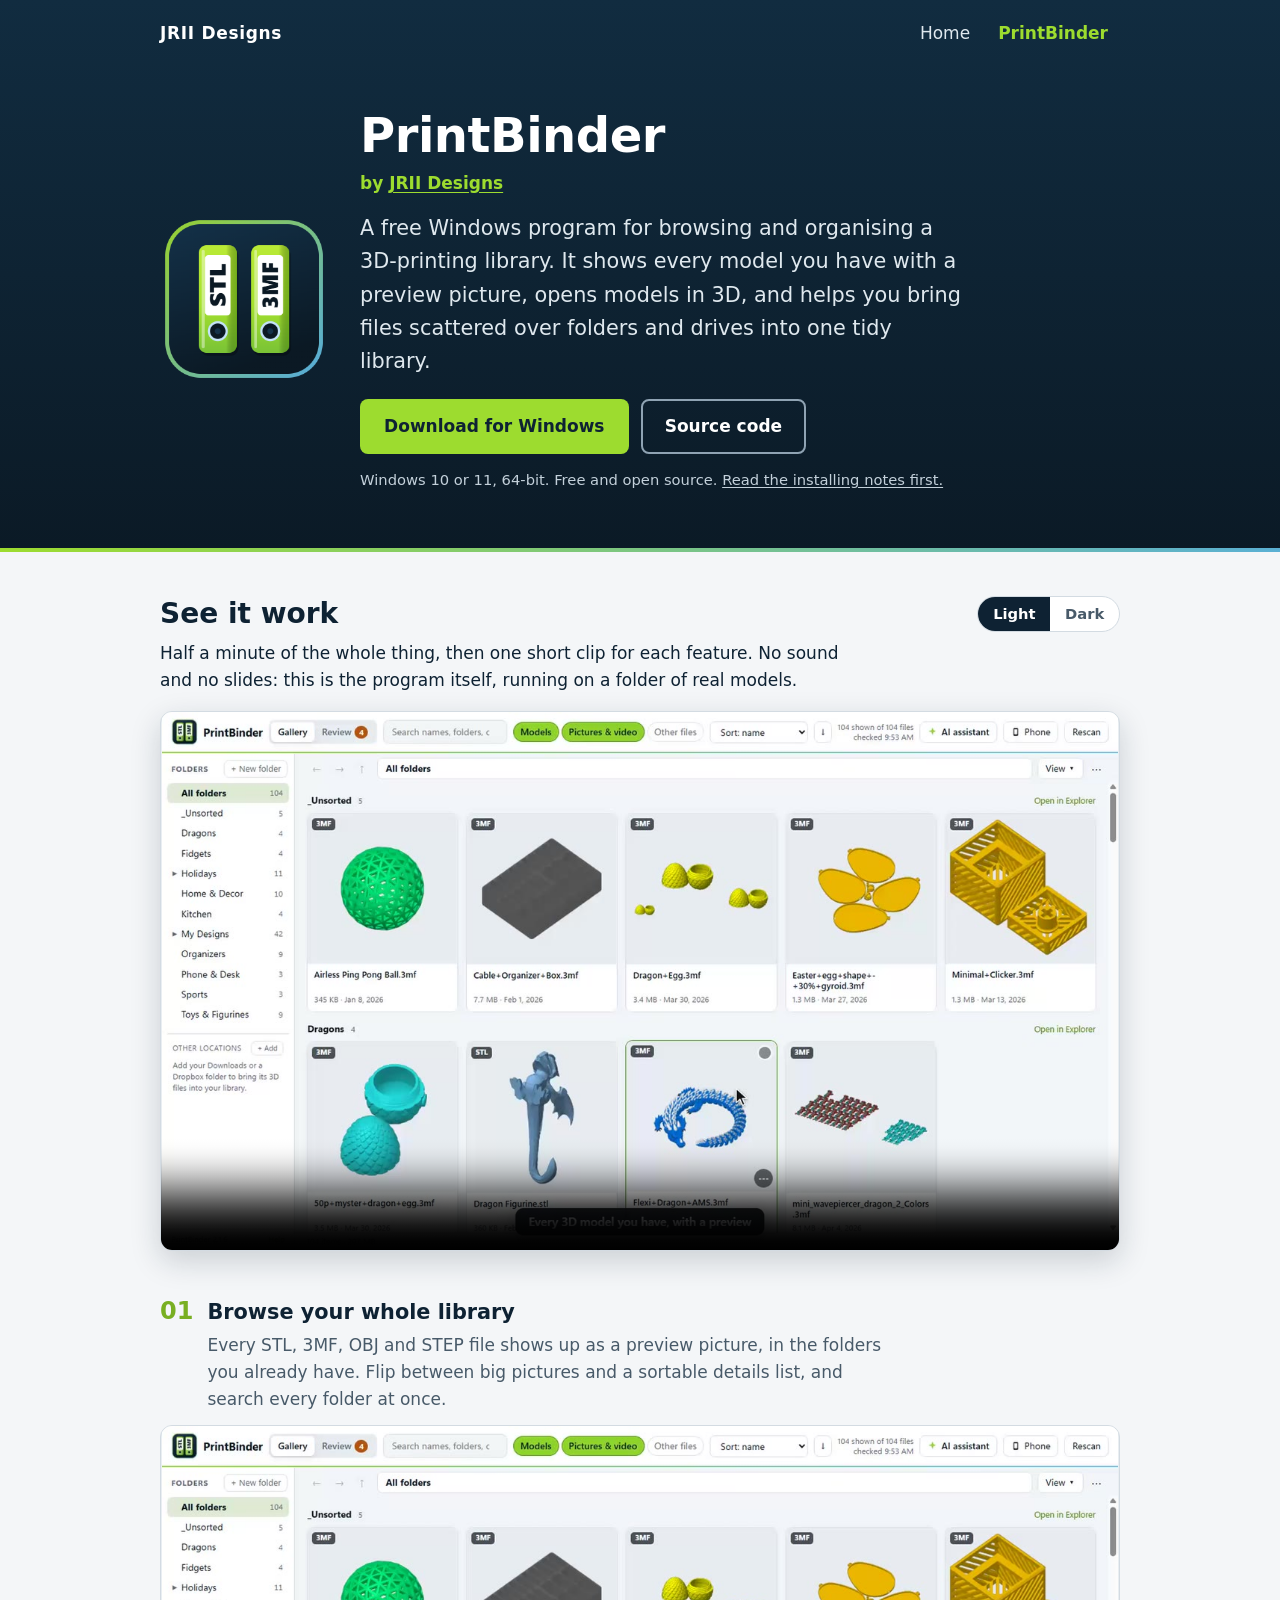
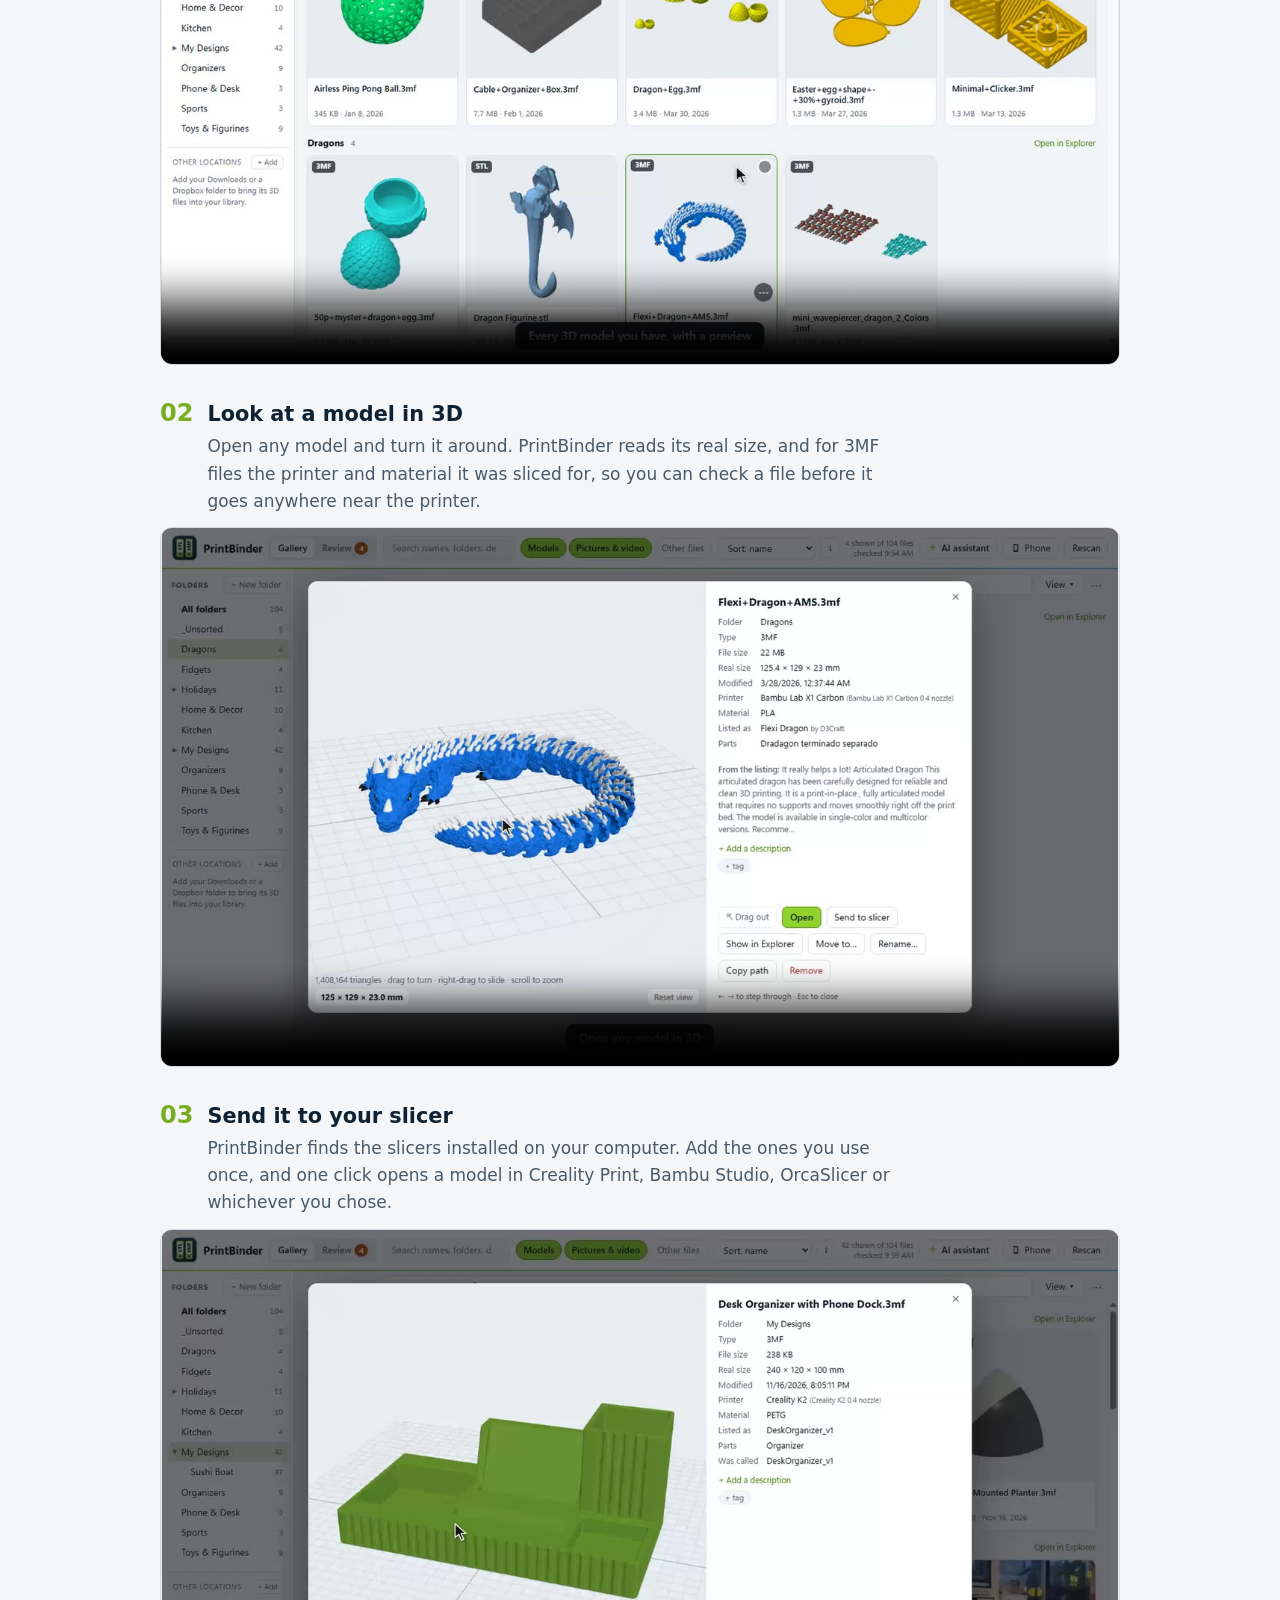
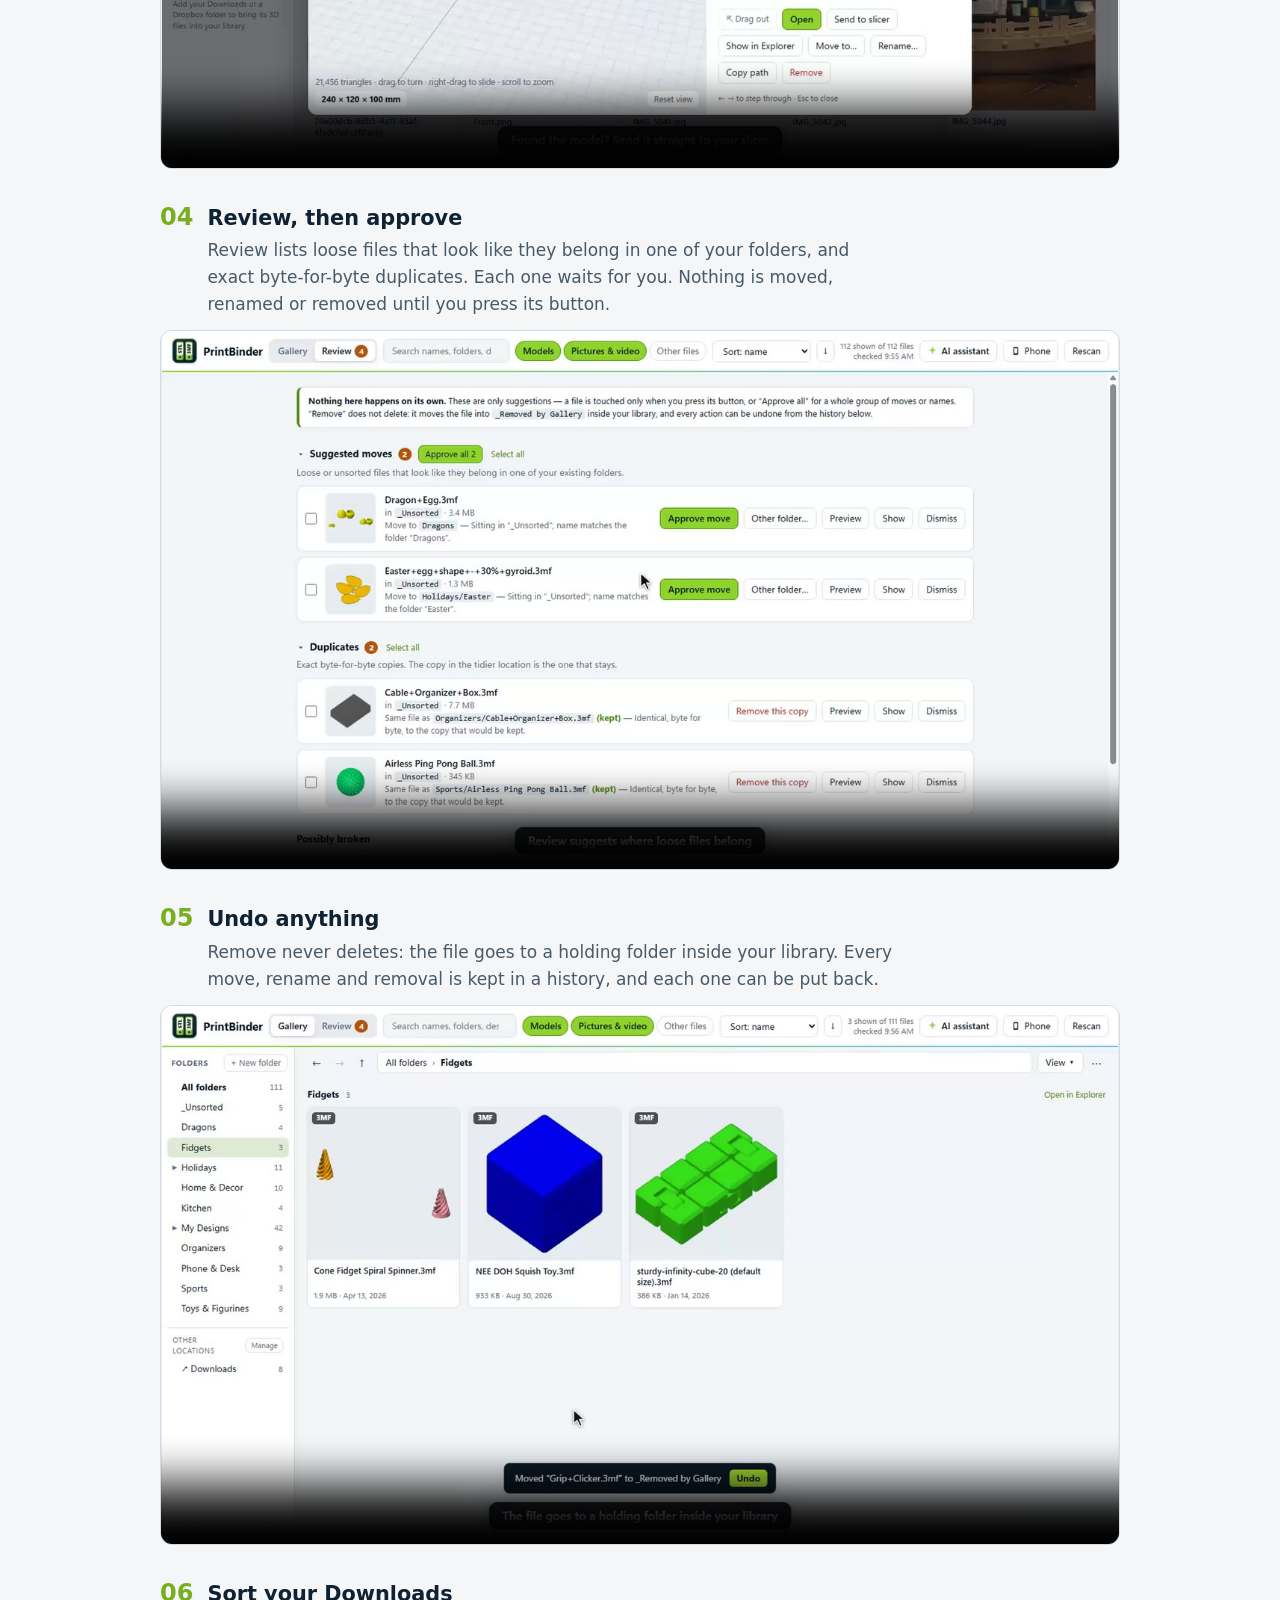
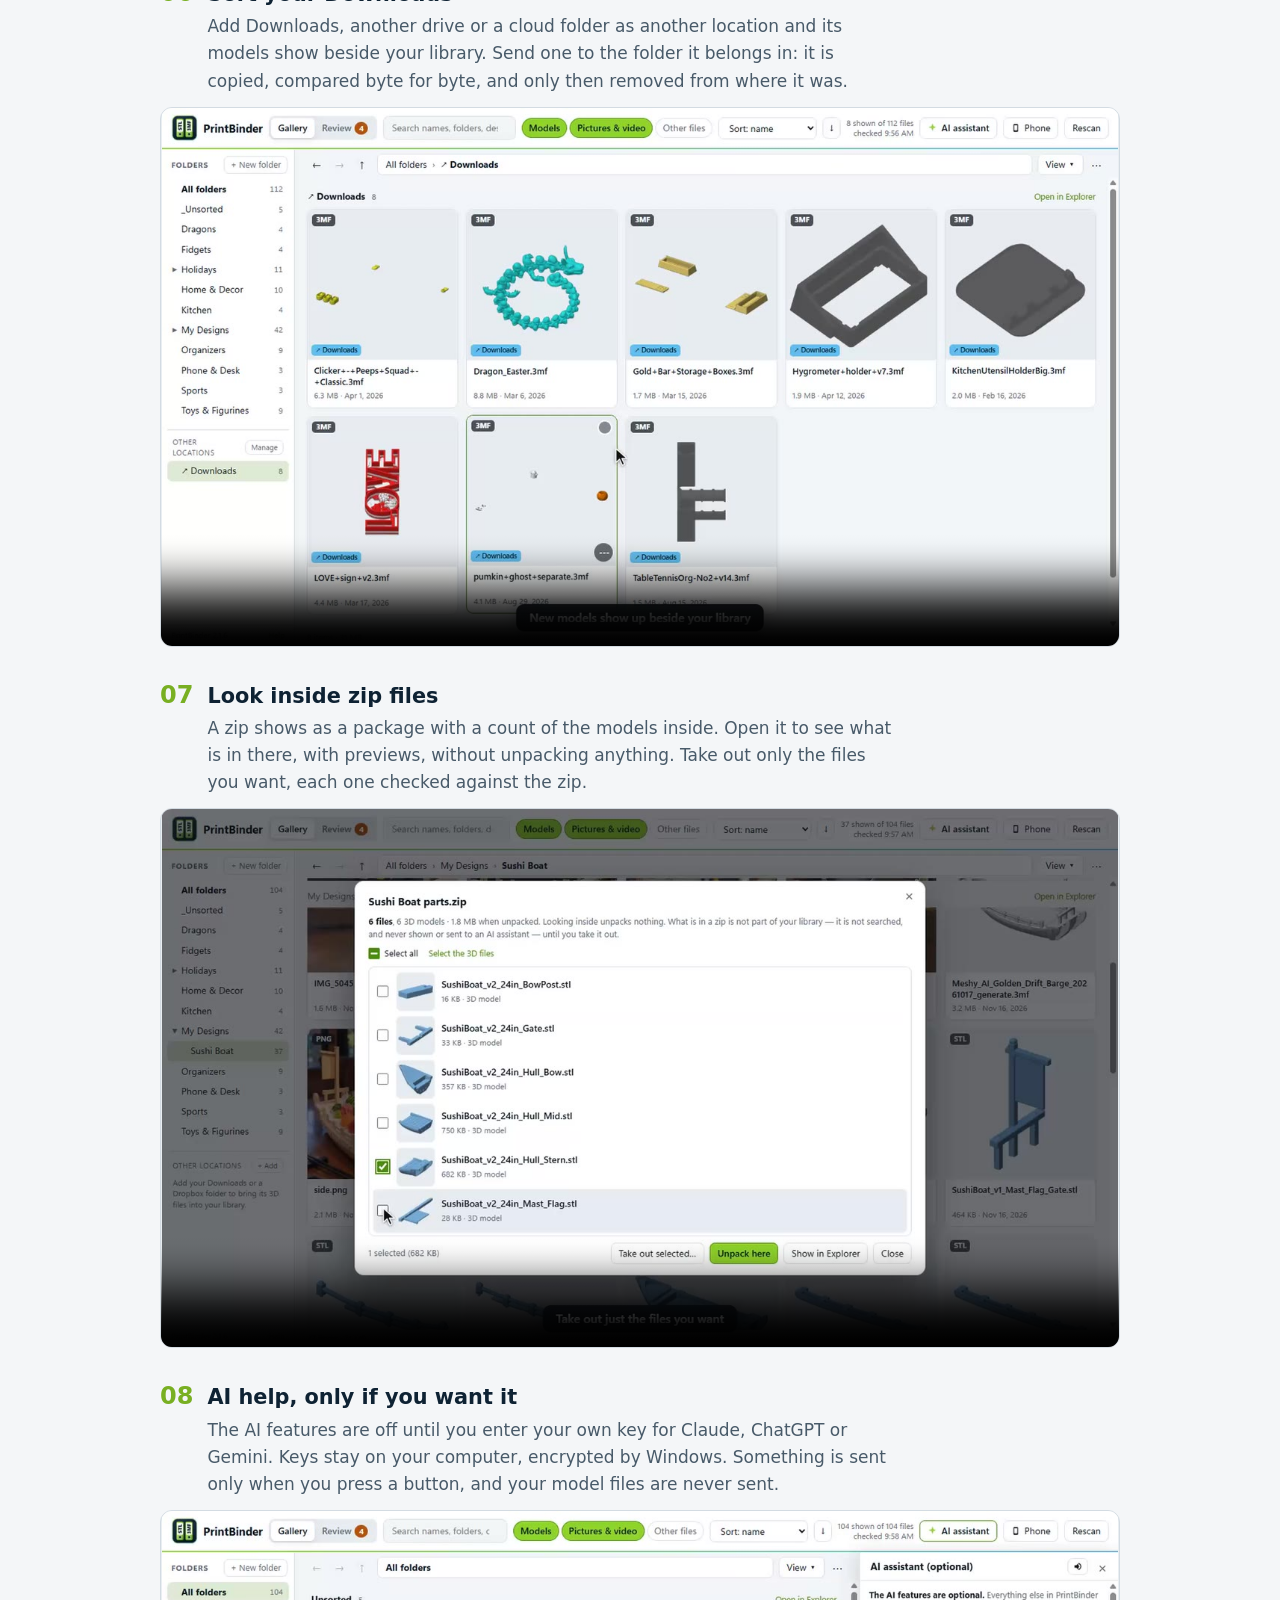
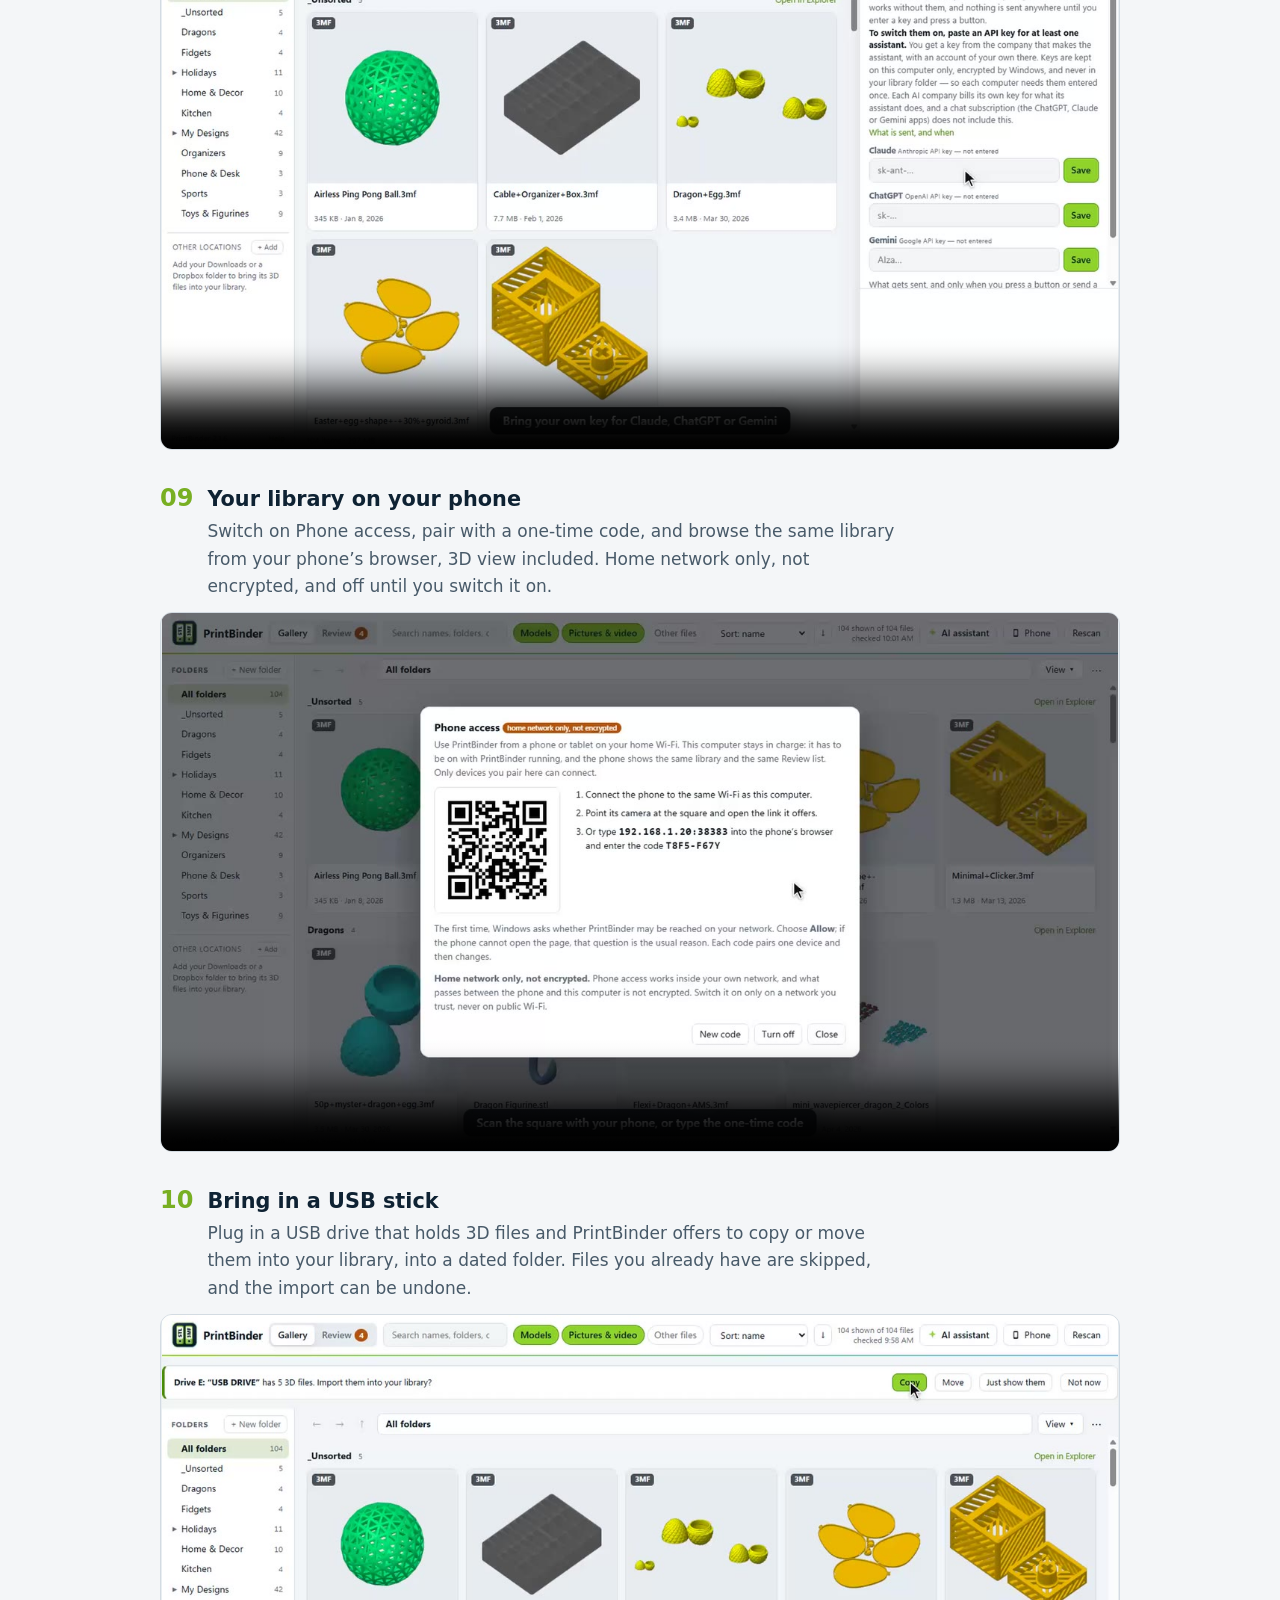
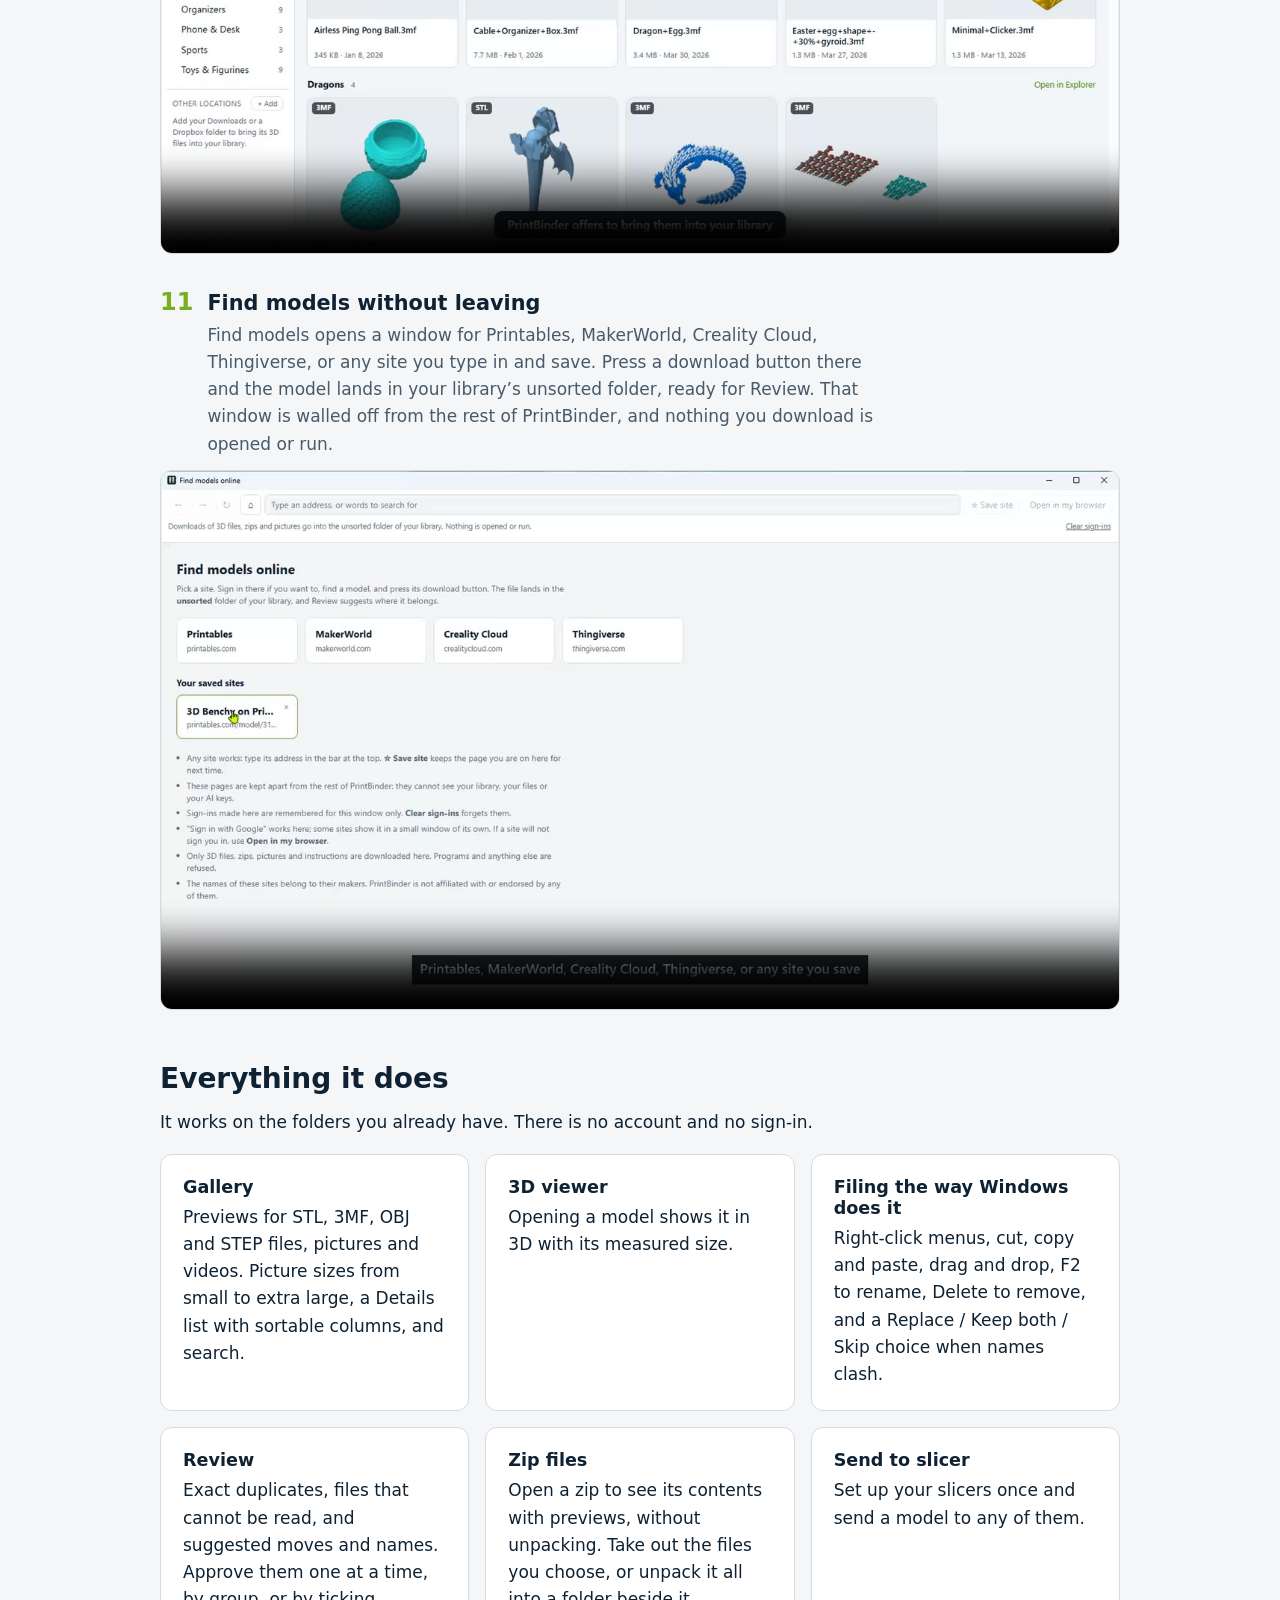
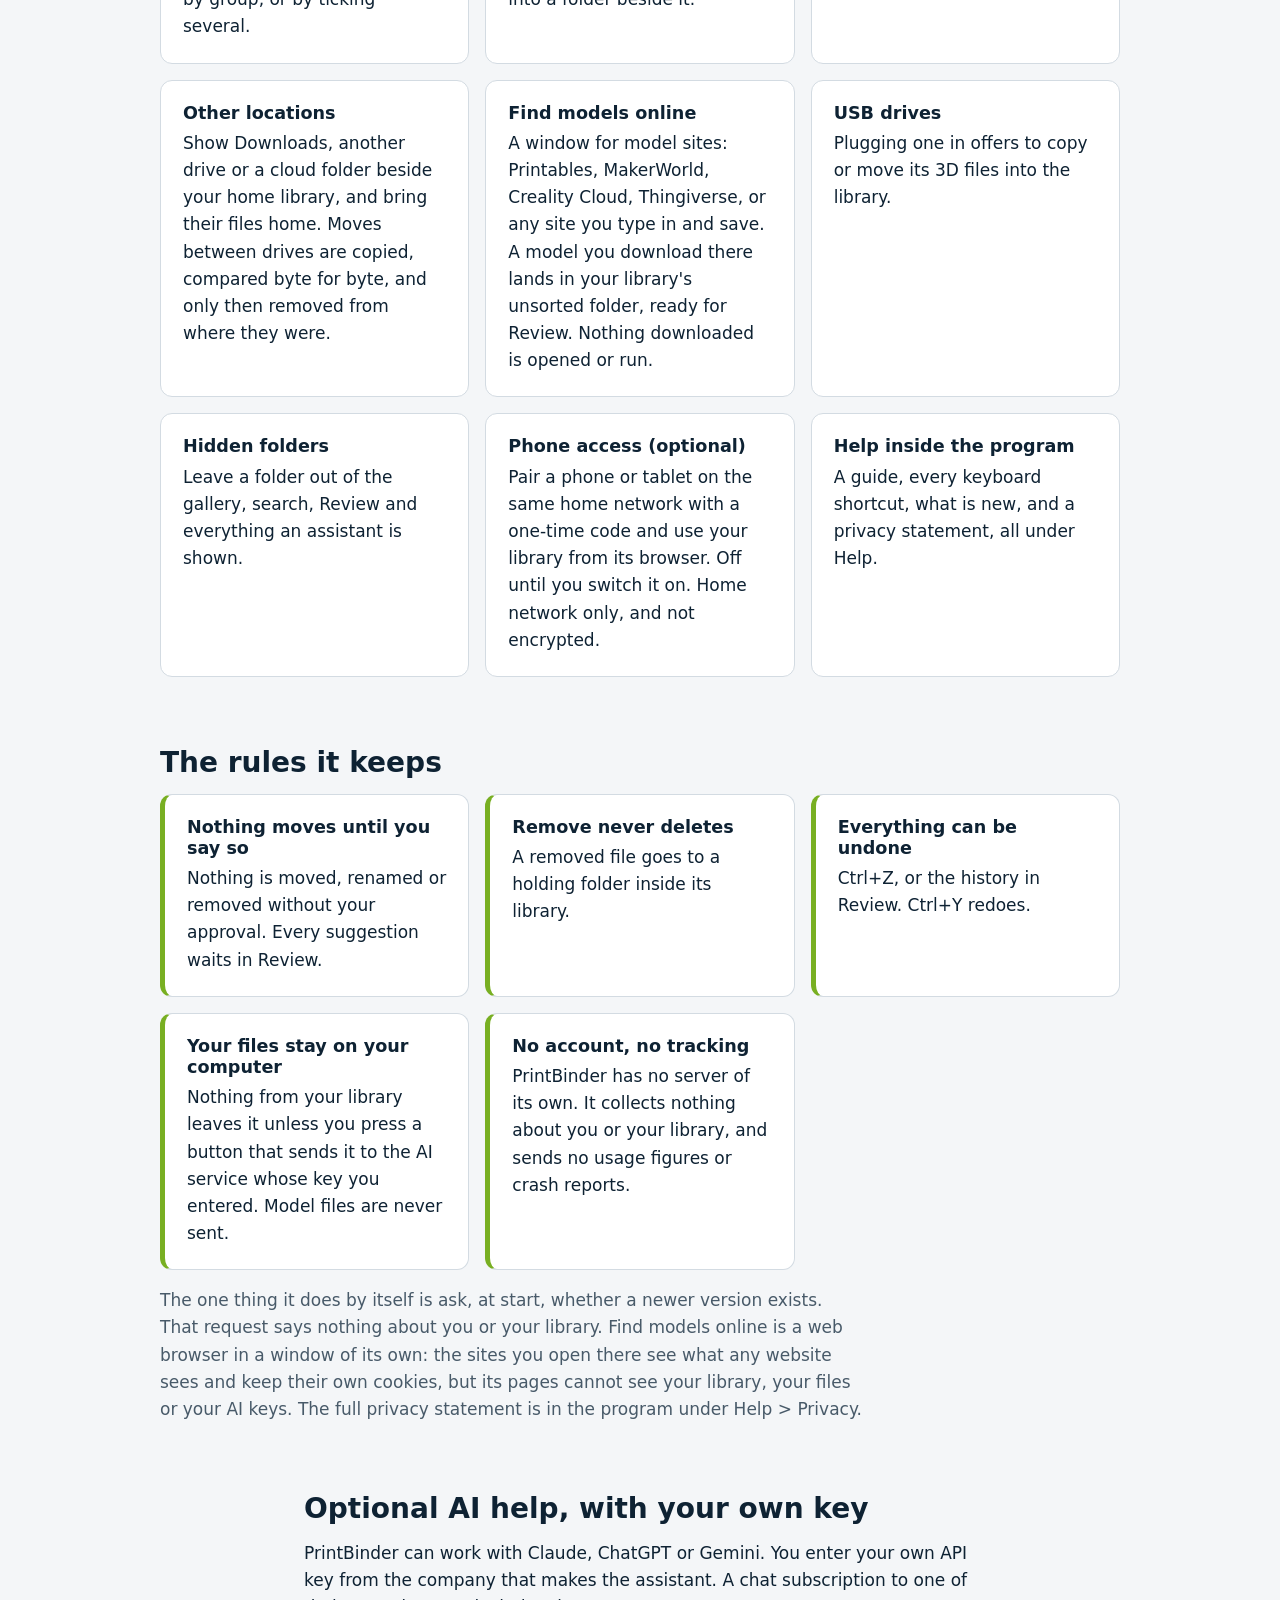
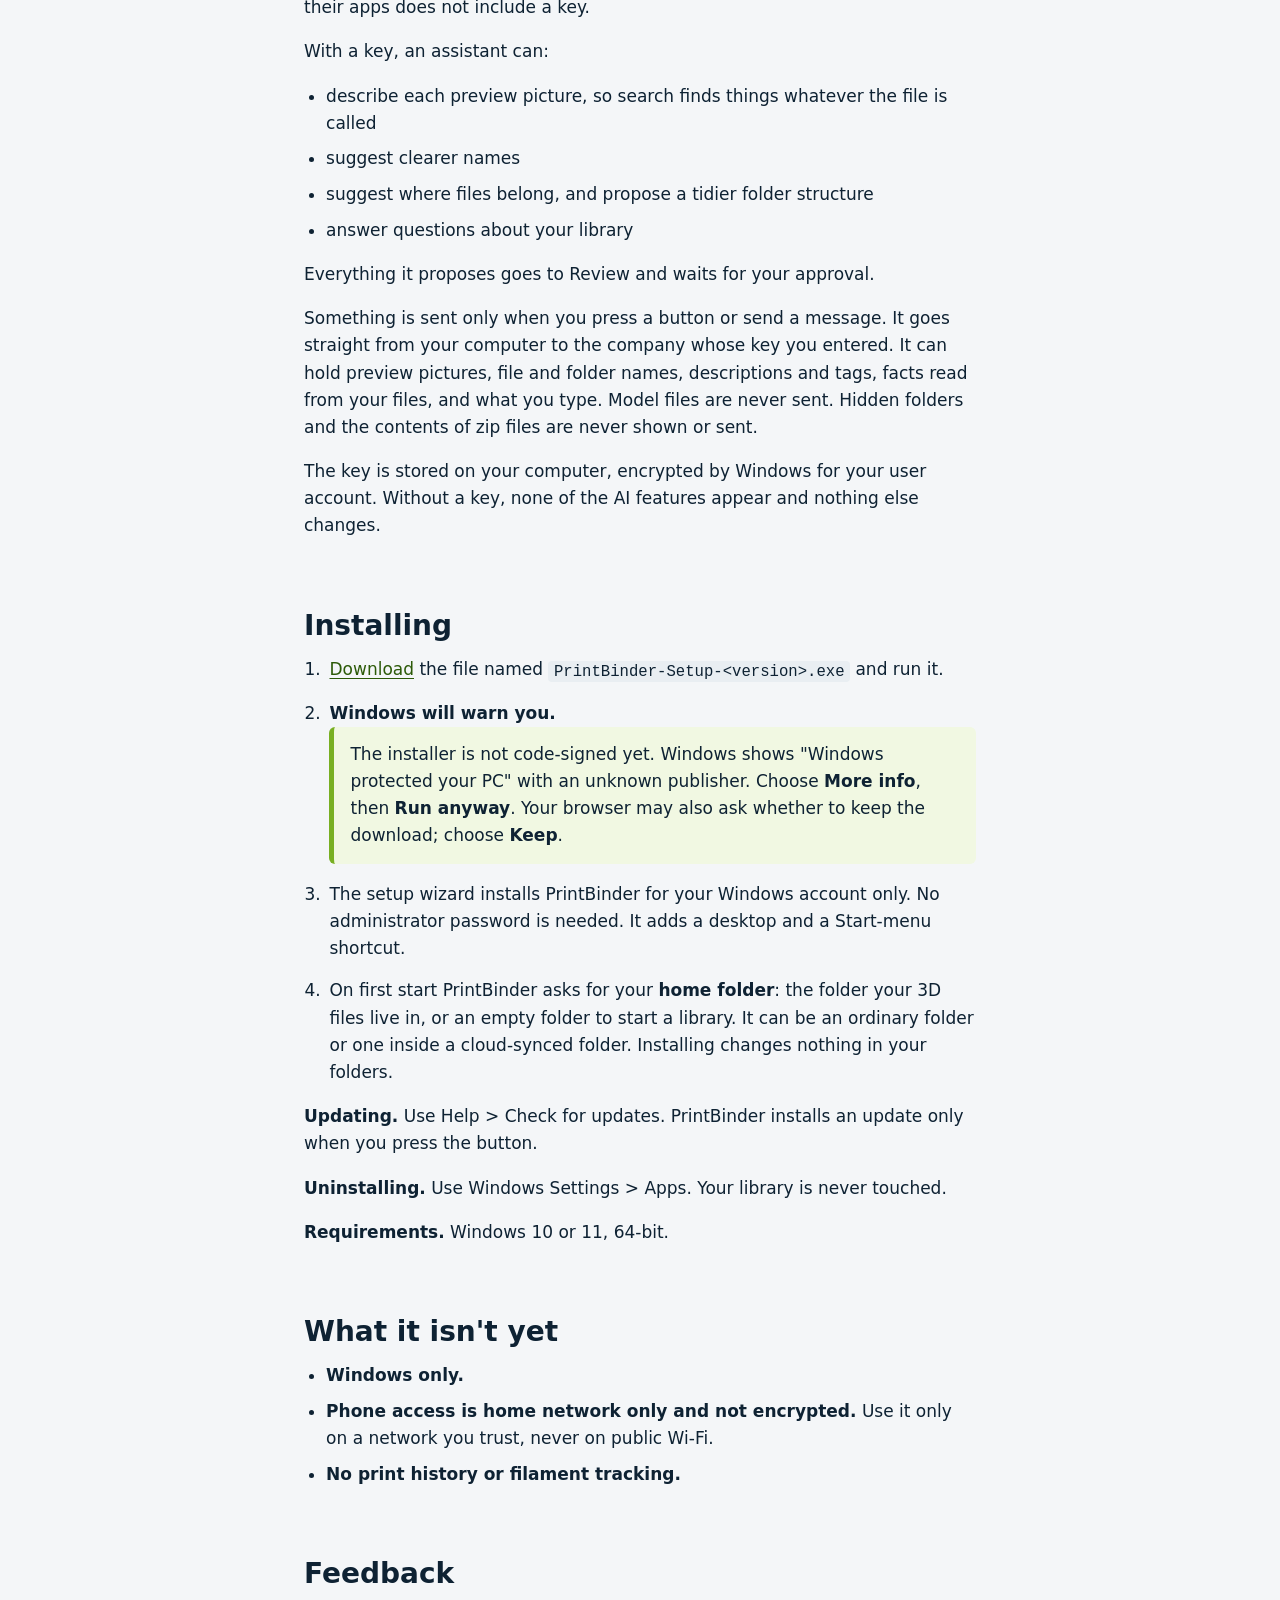
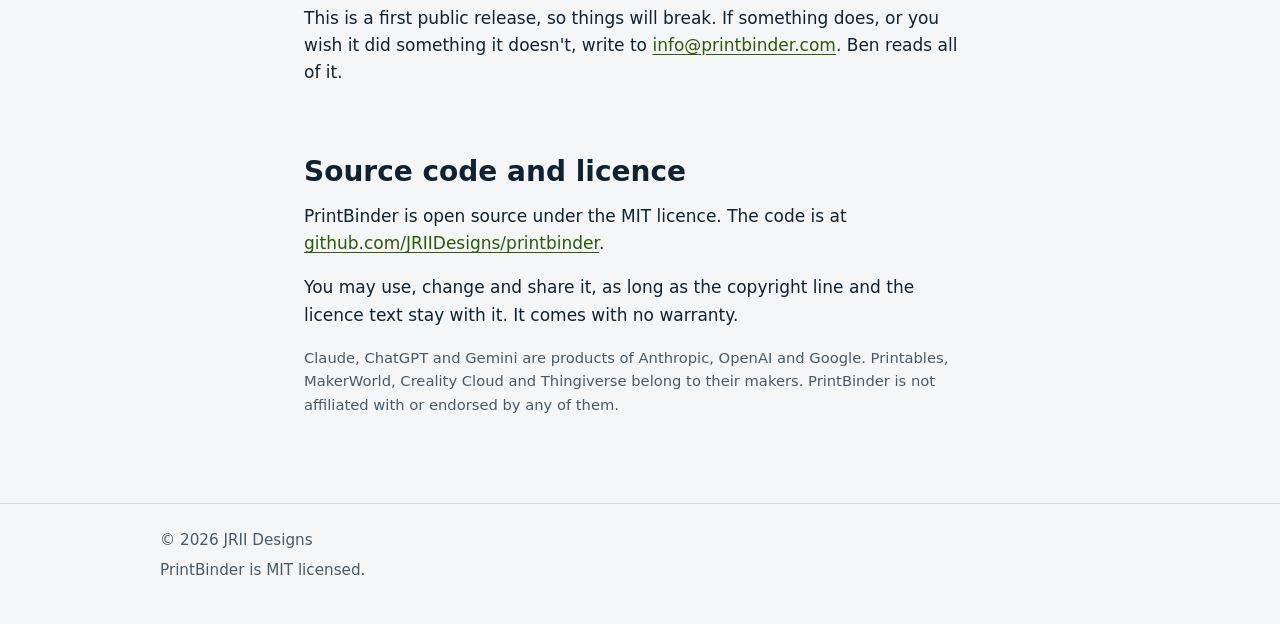
==== commit 9cf628a6: "PrintBinder page: an eleventh clip, Find models Co-Authored-By: Claude Fable 5.2 <noreply@anthropic." ====
--- a/printbinder/index.html
+++ b/printbinder/index.html
@@ -97,6 +97,10 @@
         <li class="tour-item" id="usb">
           <div class="tour-text"><span class="num">10</span><h3>Bring in a USB stick</h3><p>Plug in a USB drive that holds 3D files and PrintBinder offers to copy or move them into your library, into a dated folder. Files you already have are skipped, and the import can be undone.</p></div>
           <video class="clip" controls muted loop playsinline preload="none" width="1920" height="1080" data-clip="10-usb" poster="../assets/video/printbinder-10-usb-light.jpg" aria-label="A bar offering to import five models from a USB drive, and the models arriving in a dated folder"><source src="../assets/video/printbinder-10-usb-light.mp4" type="video/mp4"></video>
+        </li>
+        <li class="tour-item" id="find-models">
+          <div class="tour-text"><span class="num">11</span><h3>Find models without leaving</h3><p>Find models opens a window for Printables, MakerWorld, Creality Cloud, Thingiverse, or any site you type in and save. Press a download button there and the model lands in your library’s unsorted folder, ready for Review. That window is walled off from the rest of PrintBinder, and nothing you download is opened or run.</p></div>
+          <video class="clip" controls muted loop playsinline preload="none" width="1920" height="1080" data-clip="11-find-models" poster="../assets/video/printbinder-11-find-models-light.jpg" aria-label="The Find models window opening a model page on Printables, a download, and the model appearing in the library"><source src="../assets/video/printbinder-11-find-models-light.mp4" type="video/mp4"></video>
         </li>
       </ol>
     </div>
@@ -283,5 +287,28 @@
   }
 })();
 </script>
+<script>
+(function () {
+  var clips = [].slice.call(document.querySelectorAll('video.clip')), btns = [].slice.call(document.querySelectorAll('.themepick button'));
+  var saved = null; try { saved = localStorage.getItem('clip-theme'); } catch (e) {}
+  var theme = saved || (window.matchMedia && matchMedia('(prefers-color-scheme: dark)').matches ? 'dark' : 'light');
+  function set(t) {
+    theme = t;
+    btns.forEach(function (b) { b.setAttribute('aria-pressed', String(b.getAttribute('data-theme') === t)); });
+    clips.forEach(function (v) {
+      var base = '../assets/video/printbinder-' + v.getAttribute('data-clip') + '-' + t, playing = !v.paused;
+      v.poster = base + '.jpg';
+      if (v.getAttribute('data-src') !== base) { v.setAttribute('data-src', base); v.innerHTML = '<source src="' + base + '.mp4" type="video/mp4">'; v.load(); if (playing) v.play().catch(function () {}); }
+    });
+  }
+  btns.forEach(function (b) { b.addEventListener('click', function () { var t = b.getAttribute('data-theme'); try { localStorage.setItem('clip-theme', t); } catch (e) {} set(t); }); });
+  set(theme);
+  var calm = window.matchMedia && matchMedia('(prefers-reduced-motion: reduce)').matches;
+  if (!calm && 'IntersectionObserver' in window) {
+    var io = new IntersectionObserver(function (es) { es.forEach(function (e) { var v = e.target; if (e.intersectionRatio >= 0.6) { if (!v.hasAttribute('data-stopped')) v.play().catch(function () {}); } else if (!v.paused) { v.pause(); } }); }, { threshold: [0, 0.6] });
+    clips.forEach(function (v) { io.observe(v); v.addEventListener('pause', function () { if (v.matches(':hover')) v.setAttribute('data-stopped', ''); }); v.addEventListener('play', function () { v.removeAttribute('data-stopped'); }); });
+  }
+})();
+</script>
 </body>
 </html>
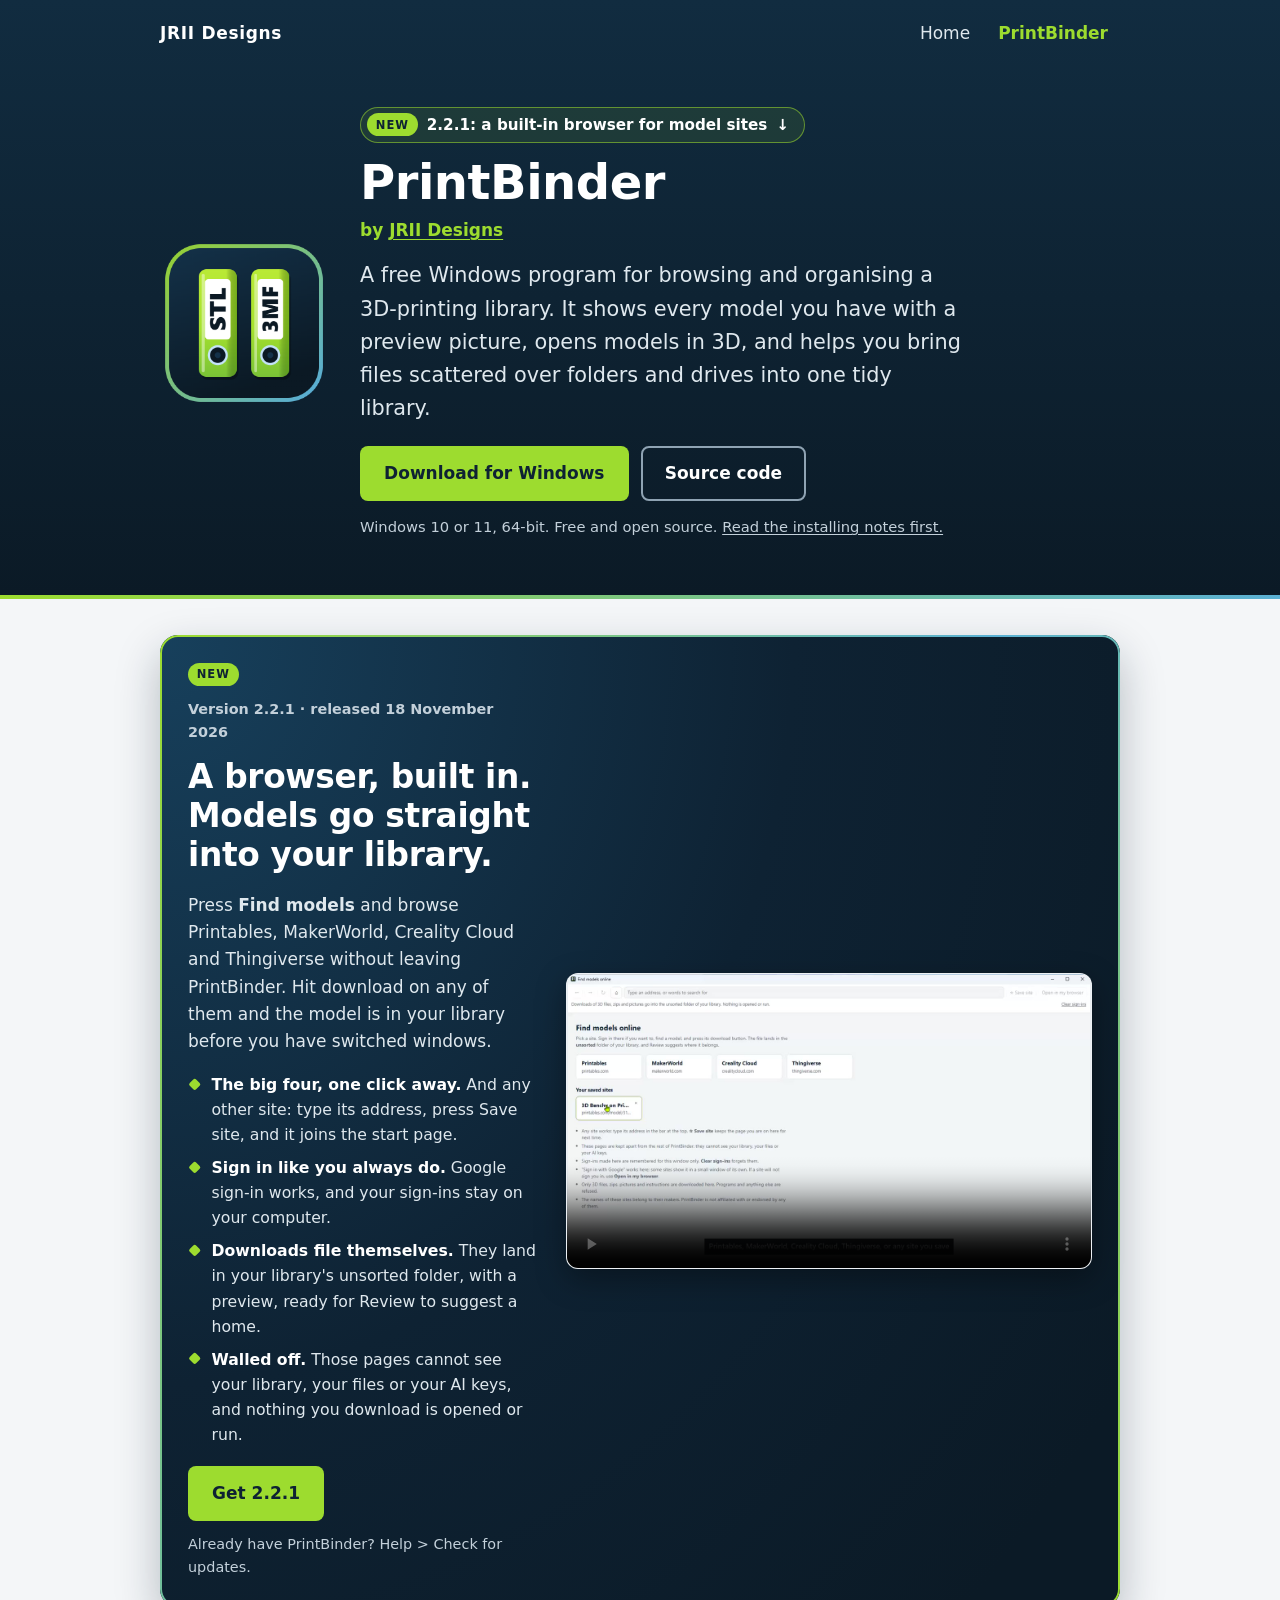
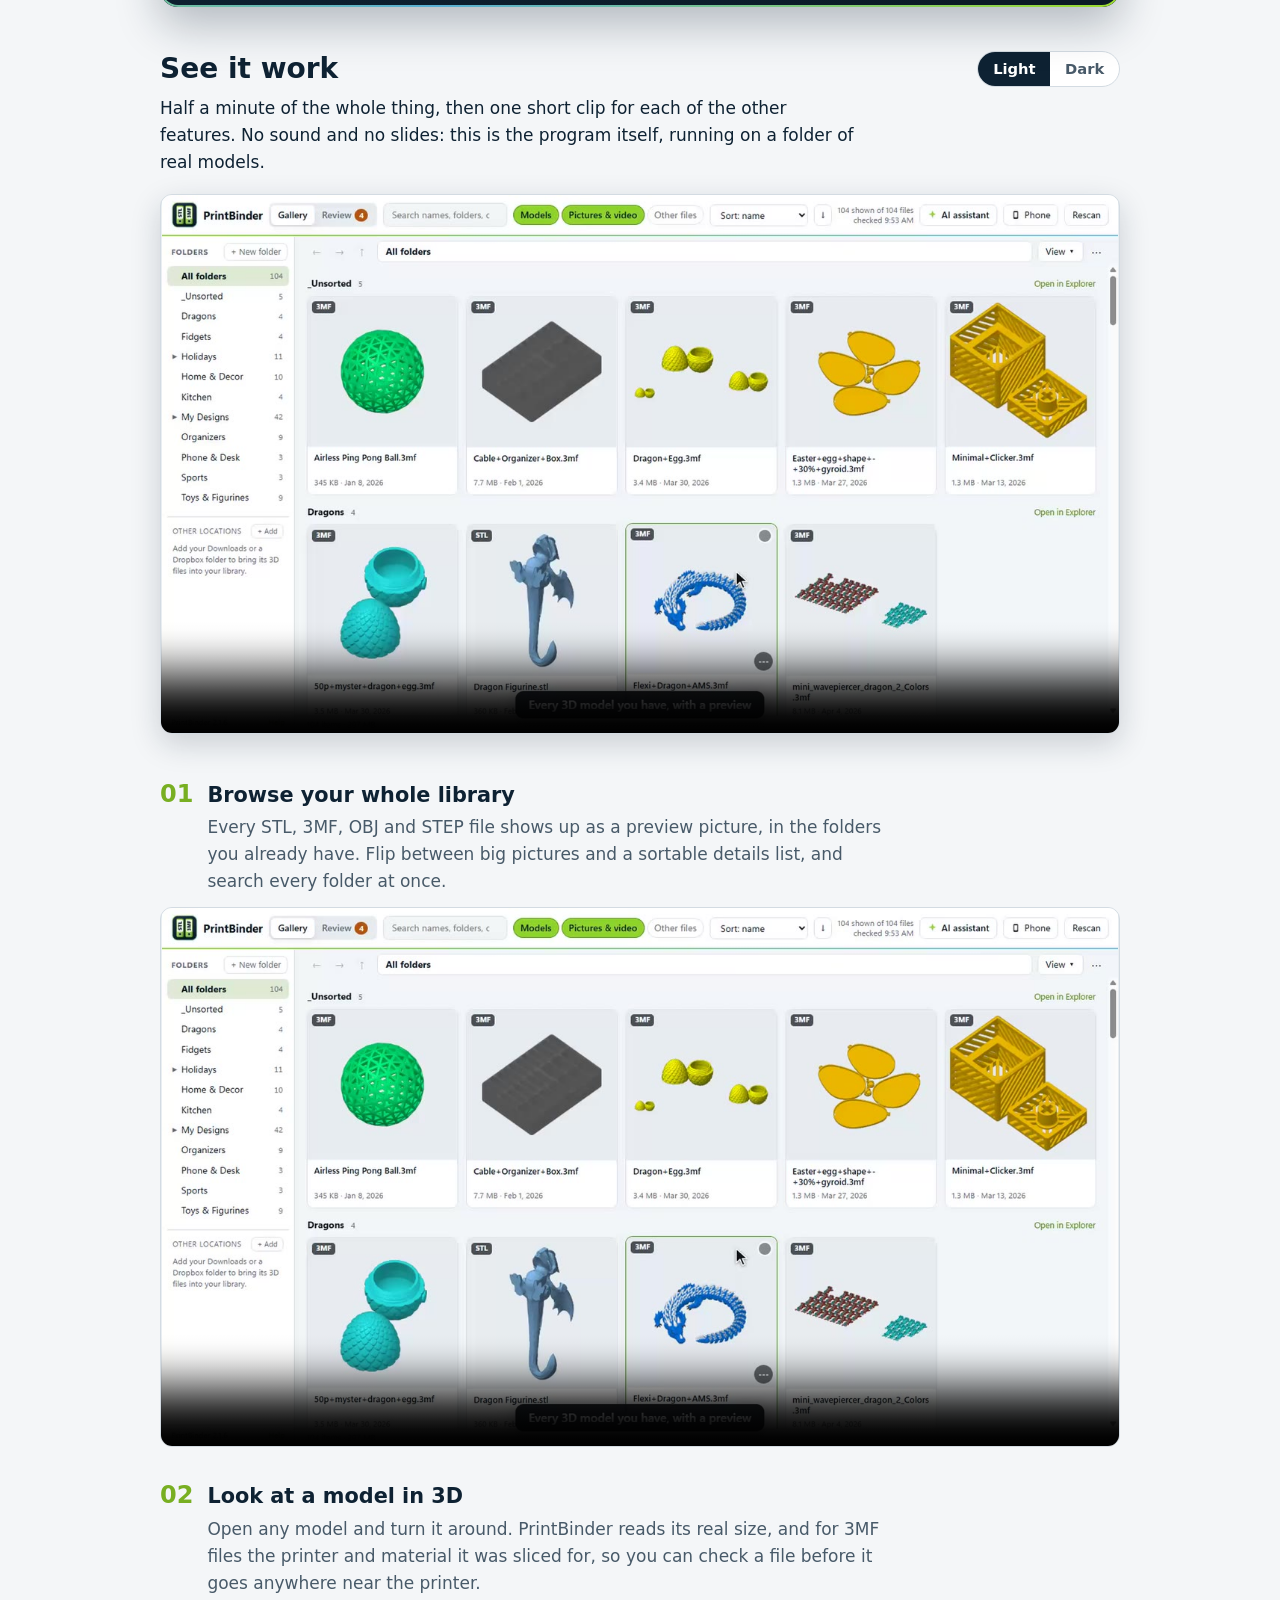
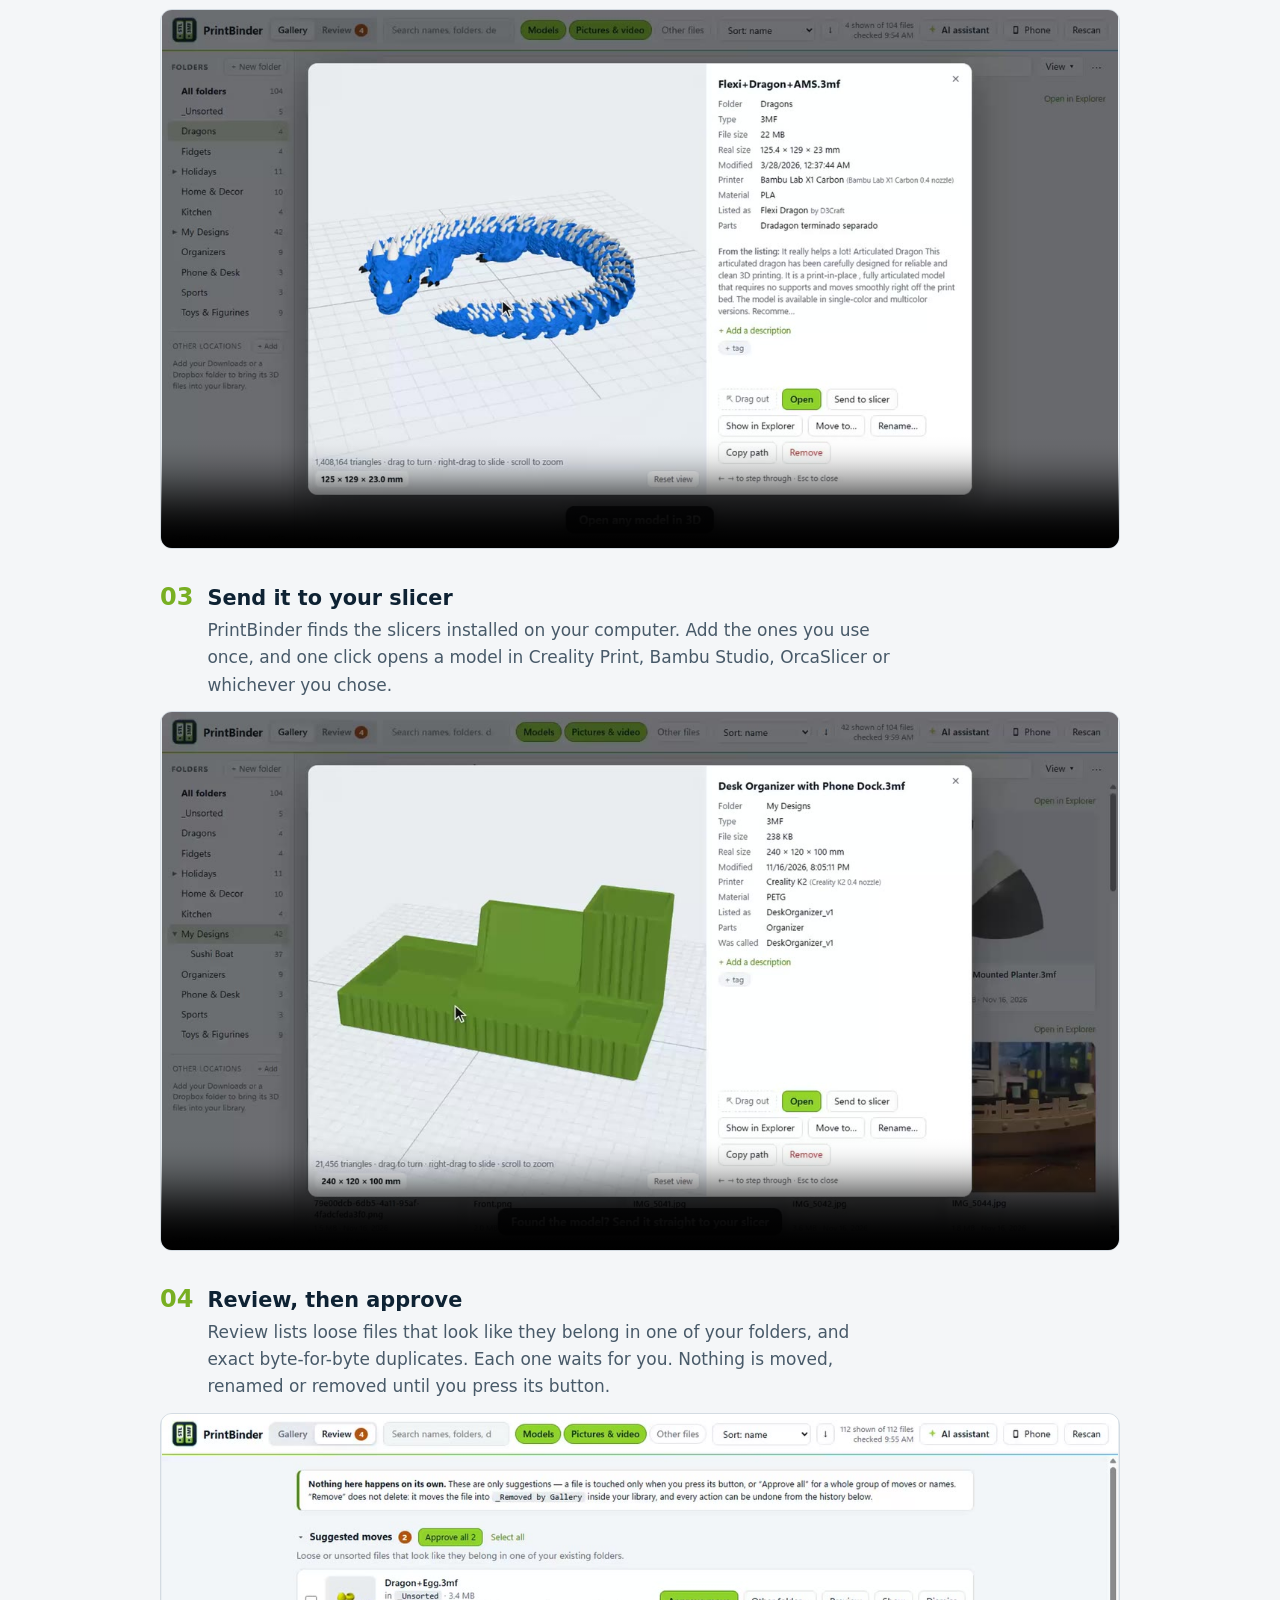
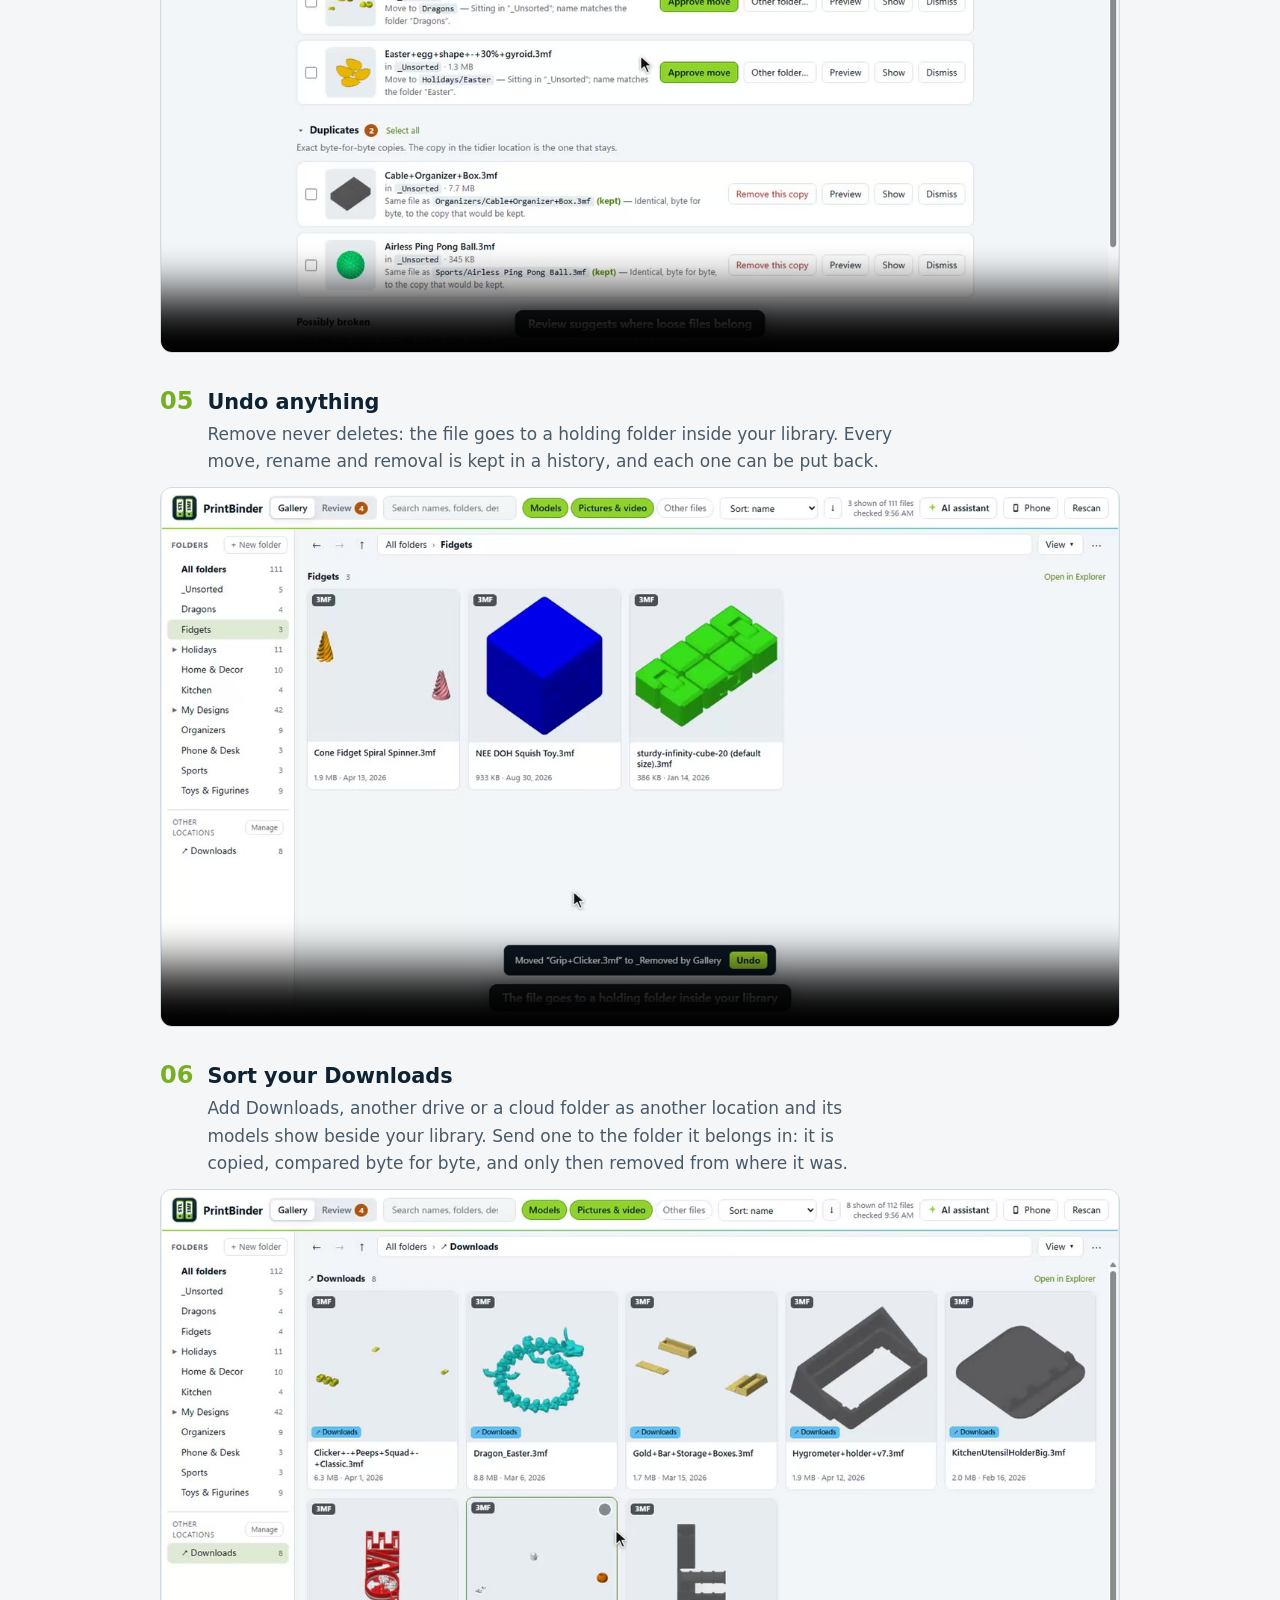
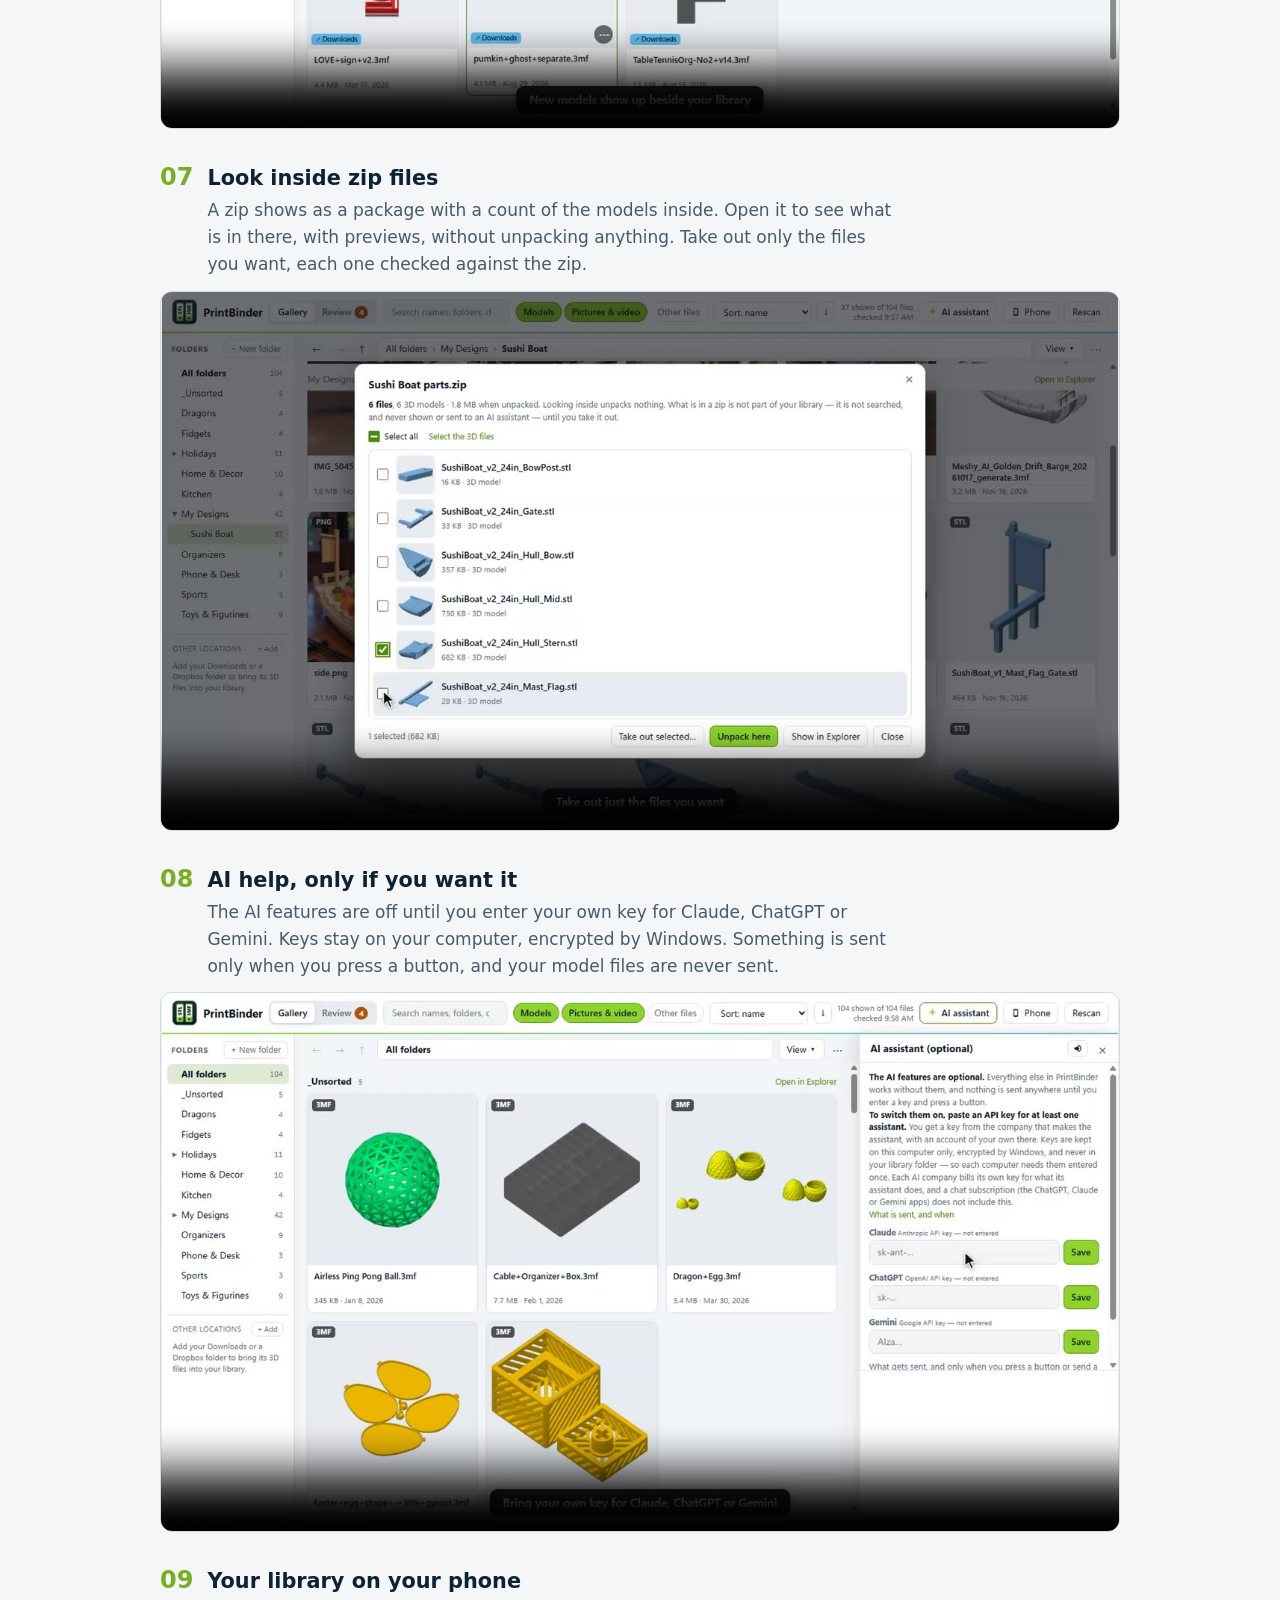
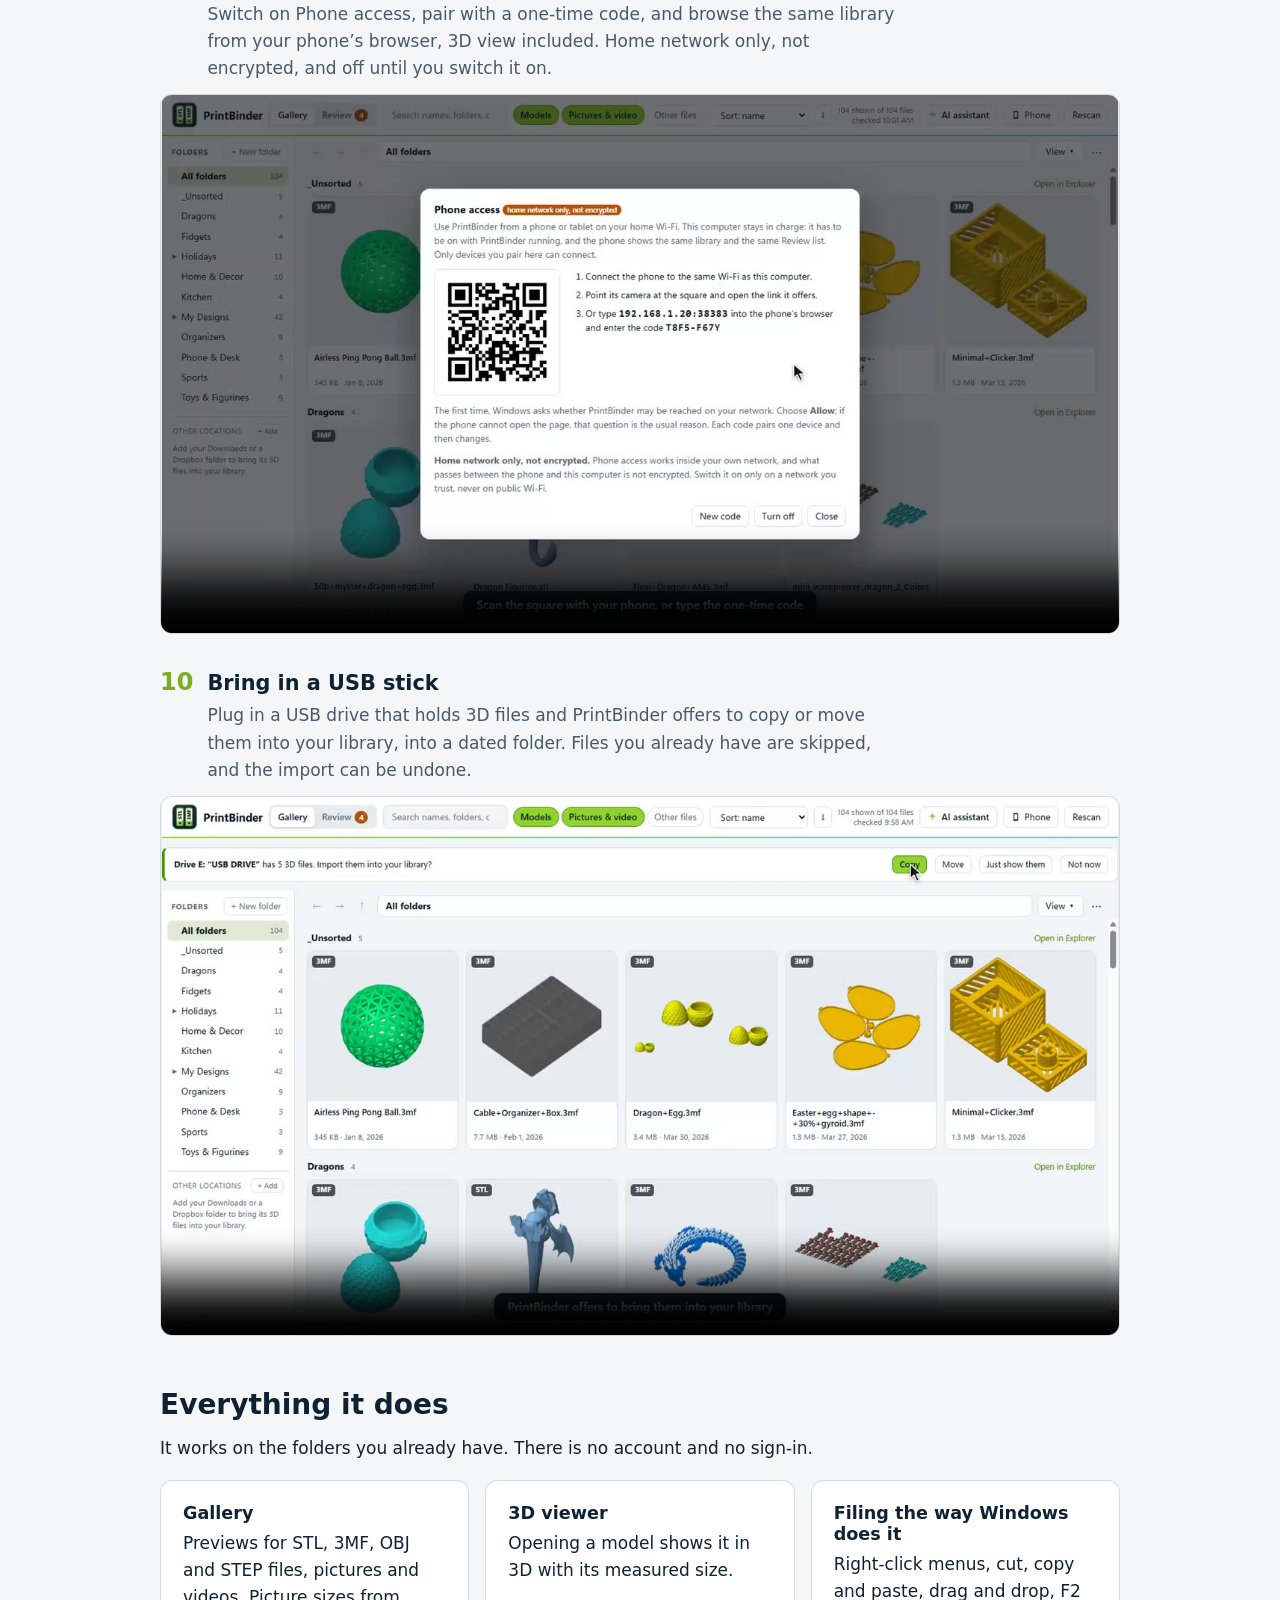
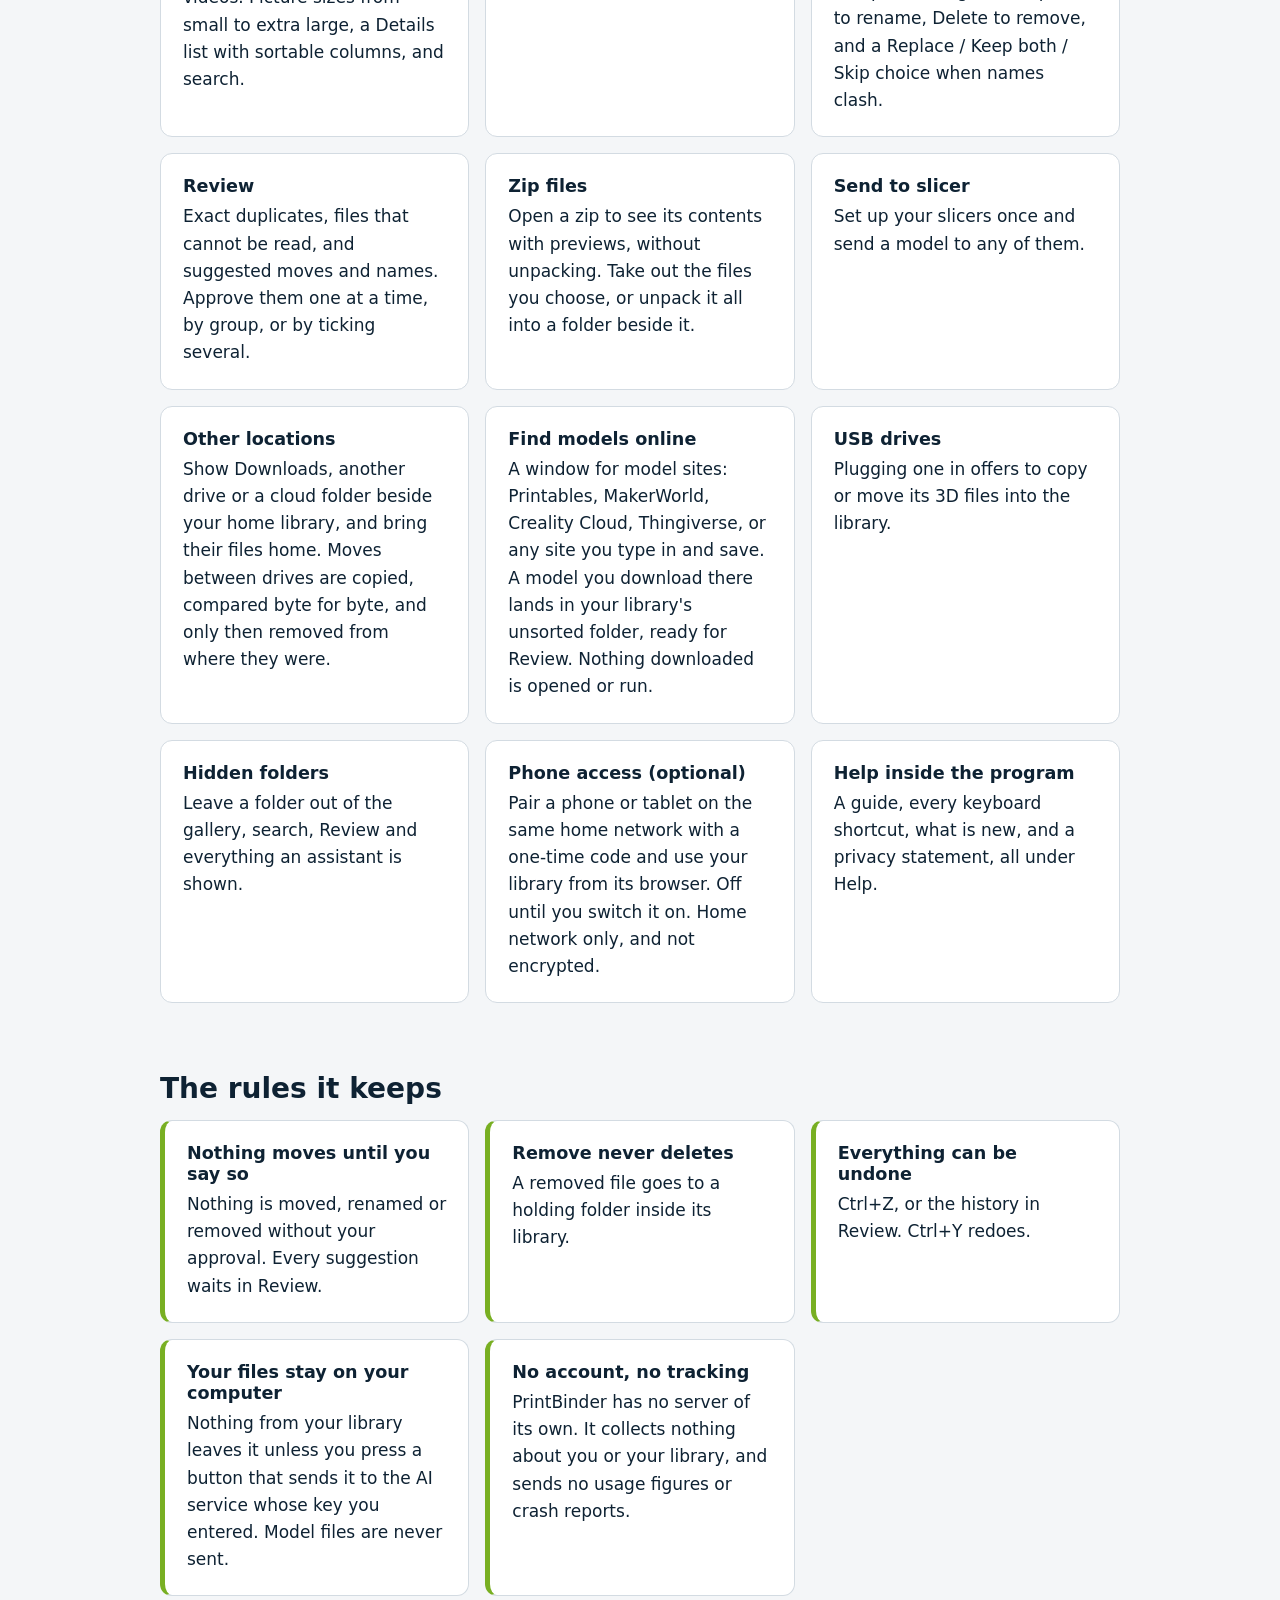
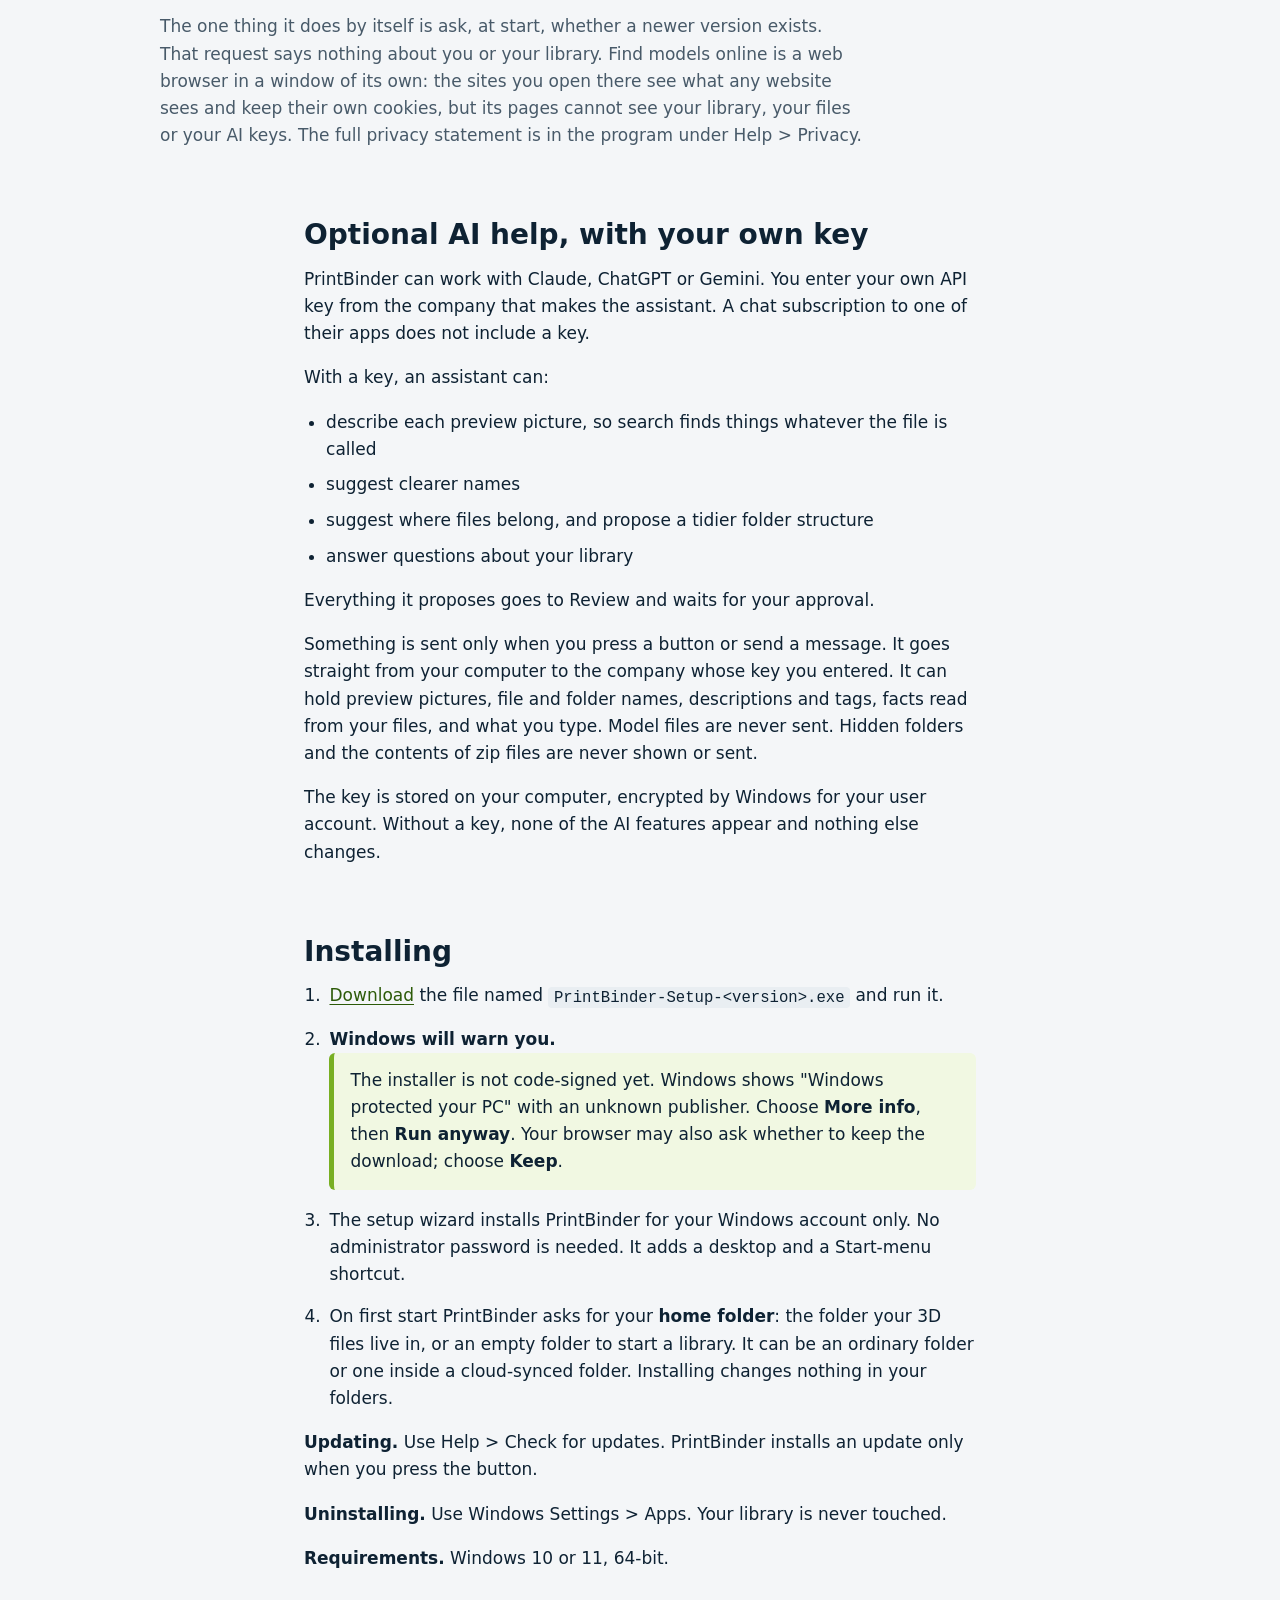
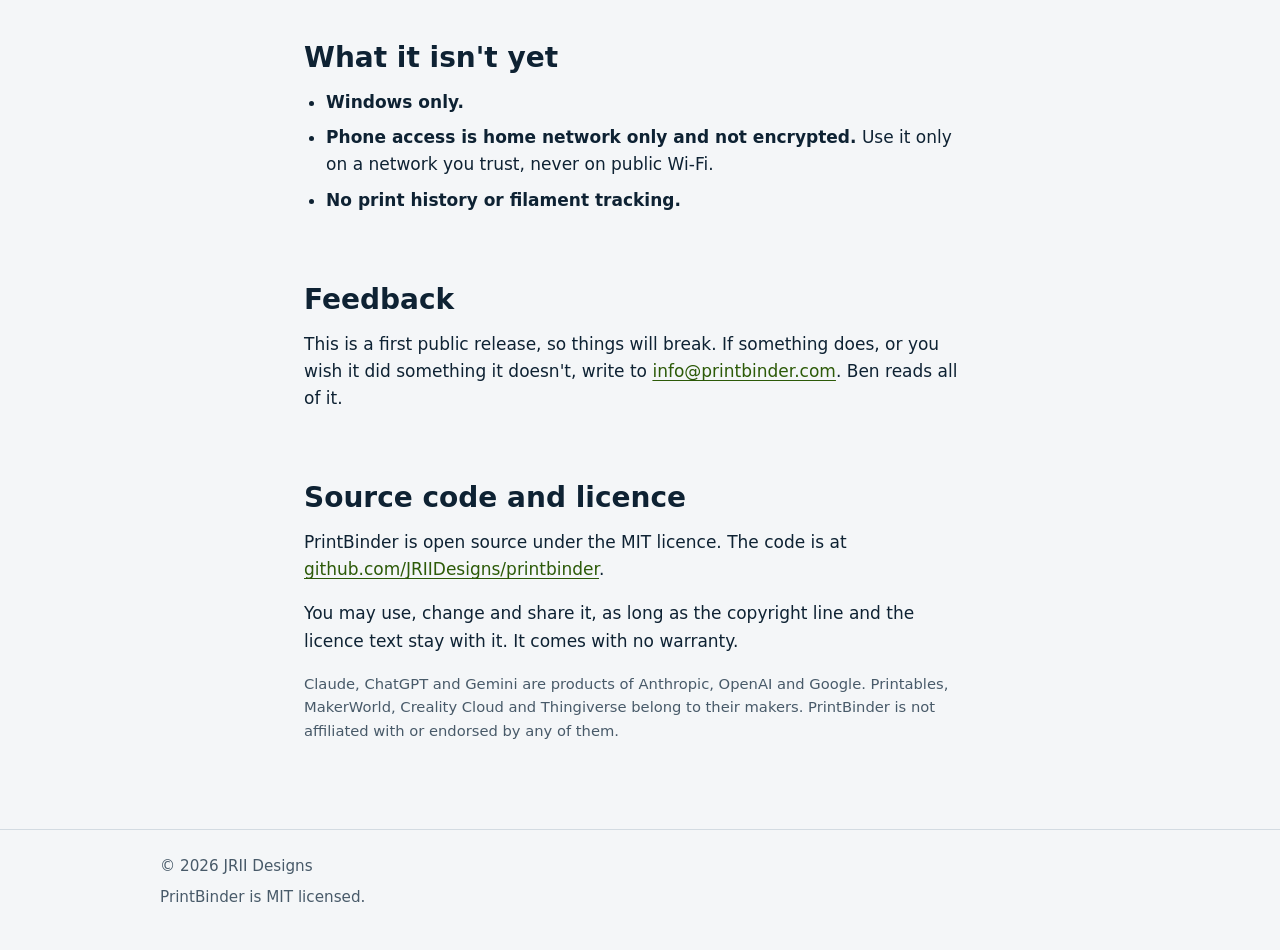
==== commit 3e2424ea: "PrintBinder page: a 'New in 2.2.1' spotlight for the built-in browser, flagged on the home page too " ====
--- a/printbinder/index.html
+++ b/printbinder/index.html
@@ -33,6 +33,7 @@
   <div class="wrap hero hero-app">
     <img src="../assets/printbinder-icon.png" width="256" height="256" alt="PrintBinder icon: two green binders on navy">
     <div>
+      <p class="newpill"><a href="#new"><span class="newbadge">New</span> 2.2.1: a built-in browser for model sites <span aria-hidden="true">&darr;</span></a></p>
       <h1>PrintBinder</h1>
       <p class="byline">by <a href="../index.html">JRII Designs</a></p>
       <p class="lead">A free Windows program for browsing and organising a 3D-printing library. It shows every model you have with a preview picture, opens models in 3D, and helps you bring files scattered over folders and drives into one tidy library.</p>
@@ -47,6 +48,31 @@
 
 <main id="main">
 
+  <!-- new:start -->
+  <section class="newfeat" id="new" aria-labelledby="newh">
+    <div class="wrap">
+      <div class="newcard">
+        <div class="newtext">
+          <p class="newline"><span class="newbadge">New</span><span class="newver">Version 2.2.1 &middot; released 18 November 2026</span></p>
+          <h2 id="newh">A browser, built in. Models go straight into your library.</h2>
+          <p class="newlead">Press <strong>Find models</strong> and browse Printables, MakerWorld, Creality Cloud and Thingiverse without leaving PrintBinder. Hit download on any of them and the model is in your library before you have switched windows.</p>
+          <ul class="newlist">
+            <li><strong>The big four, one click away.</strong> And any other site: type its address, press Save site, and it joins the start page.</li>
+            <li><strong>Sign in like you always do.</strong> Google sign-in works, and your sign-ins stay on your computer.</li>
+            <li><strong>Downloads file themselves.</strong> They land in your library's unsorted folder, with a preview, ready for Review to suggest a home.</li>
+            <li><strong>Walled off.</strong> Those pages cannot see your library, your files or your AI keys, and nothing you download is opened or run.</li>
+          </ul>
+          <div class="actions">
+            <a class="btn btn-primary" href="https://github.com/JRIIDesigns/printbinder/releases/latest">Get 2.2.1</a>
+            <span class="newhint">Already have PrintBinder? Help &gt; Check for updates.</span>
+          </div>
+        </div>
+        <video class="clip clip-new" controls muted loop playsinline preload="none" width="1920" height="1080" data-clip="11-find-models" poster="../assets/video/printbinder-11-find-models-light.jpg" aria-label="The Find models window opening a model page on Printables, a download, and the model appearing in the library"><source src="../assets/video/printbinder-11-find-models-light.mp4" type="video/mp4"></video>
+      </div>
+    </div>
+  </section>
+  <!-- new:end -->
+
   <section aria-labelledby="tour">
     <div class="wrap">
       <div class="tour-head">
@@ -55,7 +81,7 @@
           <button type="button" data-theme="light" aria-pressed="true">Light</button><button type="button" data-theme="dark" aria-pressed="false">Dark</button>
         </div>
       </div>
-      <p class="prose">Half a minute of the whole thing, then one short clip for each feature. No sound and no slides: this is the program itself, running on a folder of real models.</p>
+      <p class="prose">Half a minute of the whole thing, then one short clip for each of the other features. No sound and no slides: this is the program itself, running on a folder of real models.</p>
       <video class="clip clip-hero" controls muted loop playsinline preload="none" width="1920" height="1080" data-clip="highlights" poster="../assets/video/printbinder-highlights-light.jpg" aria-label="A half-minute tour: the gallery, a model in 3D, Review, a zip opened, a model sent to the slicer, and the library on a phone"><source src="../assets/video/printbinder-highlights-light.mp4" type="video/mp4"></video>
       <ol class="tour">
         <li class="tour-item" id="browse">
@@ -97,10 +123,6 @@
         <li class="tour-item" id="usb">
           <div class="tour-text"><span class="num">10</span><h3>Bring in a USB stick</h3><p>Plug in a USB drive that holds 3D files and PrintBinder offers to copy or move them into your library, into a dated folder. Files you already have are skipped, and the import can be undone.</p></div>
           <video class="clip" controls muted loop playsinline preload="none" width="1920" height="1080" data-clip="10-usb" poster="../assets/video/printbinder-10-usb-light.jpg" aria-label="A bar offering to import five models from a USB drive, and the models arriving in a dated folder"><source src="../assets/video/printbinder-10-usb-light.mp4" type="video/mp4"></video>
-        </li>
-        <li class="tour-item" id="find-models">
-          <div class="tour-text"><span class="num">11</span><h3>Find models without leaving</h3><p>Find models opens a window for Printables, MakerWorld, Creality Cloud, Thingiverse, or any site you type in and save. Press a download button there and the model lands in your library’s unsorted folder, ready for Review. That window is walled off from the rest of PrintBinder, and nothing you download is opened or run.</p></div>
-          <video class="clip" controls muted loop playsinline preload="none" width="1920" height="1080" data-clip="11-find-models" poster="../assets/video/printbinder-11-find-models-light.jpg" aria-label="The Find models window opening a model page on Printables, a download, and the model appearing in the library"><source src="../assets/video/printbinder-11-find-models-light.mp4" type="video/mp4"></video>
         </li>
       </ol>
     </div>
--- a/assets/site.css
+++ b/assets/site.css
@@ -321,3 +321,29 @@
 .tour-text h3 { font-size: 1.3rem; margin: 0 0 0.3em; }
 .tour-text p { margin: 0; color: var(--muted); }
 @media (prefers-color-scheme: dark) { .tour-text .num { color: var(--green); } }
+
+/* the "new in this version" spotlight */
+.newbadge { display: inline-block; background: var(--green); color: var(--navy); font-weight: 800; font-size: 0.72rem; letter-spacing: 0.09em; text-transform: uppercase; border-radius: 999px; padding: 0.2em 0.75em; vertical-align: 0.12em; box-shadow: 0 0 0 0 rgba(157, 220, 47, 0.6); animation: newpulse 2.4s ease-out infinite; }
+@keyframes newpulse { 0% { box-shadow: 0 0 0 0 rgba(157, 220, 47, 0.55); } 70% { box-shadow: 0 0 0 9px rgba(157, 220, 47, 0); } 100% { box-shadow: 0 0 0 0 rgba(157, 220, 47, 0); } }
+@media (prefers-reduced-motion: reduce) { .newbadge { animation: none; } }
+.newpill { margin: 0 0 0.7em; }
+.newpill a { display: inline-flex; align-items: center; gap: 0.6em; color: #ffffff; text-decoration: none; font-weight: 600; font-size: 0.95rem; border: 1px solid rgba(157, 220, 47, 0.55); background: rgba(157, 220, 47, 0.1); border-radius: 999px; padding: 0.3em 0.95em 0.3em 0.4em; }
+.newpill a:hover { background: rgba(157, 220, 47, 0.2); }
+.newpill-card a { color: var(--text); border-color: var(--green-deep); background: var(--note-bg); }
+.newpill-card a:hover { background: var(--note-bg); border-color: var(--text); }
+main section.newfeat { padding: 36px 0 0; scroll-margin-top: 12px; }
+.newcard { position: relative; display: grid; grid-template-columns: minmax(0, 4fr) minmax(0, 6fr); gap: 28px; align-items: center; padding: 28px; border-radius: 18px; color: #ffffff; background: radial-gradient(120% 140% at 0% 0%, #17405c 0%, var(--navy) 55%, var(--navy-deep) 100%); box-shadow: 0 18px 44px rgba(14, 34, 51, 0.28); isolation: isolate; }
+.newcard::before { content: ""; position: absolute; inset: 0; z-index: -1; border-radius: inherit; padding: 2px; background: linear-gradient(120deg, var(--green), var(--rim-blue) 55%, var(--green)); -webkit-mask: linear-gradient(#000 0 0) content-box, linear-gradient(#000 0 0); -webkit-mask-composite: xor; mask: linear-gradient(#000 0 0) content-box exclude, linear-gradient(#000 0 0); pointer-events: none; }
+.newcard :focus-visible { outline-color: var(--green); }
+.newline { display: flex; align-items: center; flex-wrap: wrap; gap: 0.7em; margin: 0 0 0.8em; }
+.newver { color: #c3d0da; font-size: 0.9rem; font-weight: 600; }
+.newcard h2 { font-size: clamp(1.5rem, 3.4vw, 2.05rem); letter-spacing: -0.01em; margin: 0 0 0.5em; }
+.newlead { color: #dfe8ee; margin: 0 0 1em; }
+.newlist { list-style: none; padding: 0; margin: 0 0 1.1em; }
+.newlist li { position: relative; padding-left: 1.5em; margin-bottom: 0.5em; color: #dfe8ee; font-size: 0.98rem; }
+.newlist li::before { content: ""; position: absolute; left: 0.15em; top: 0.5em; width: 0.6em; height: 0.6em; border-radius: 2px; background: var(--green); transform: rotate(45deg); }
+.newlist strong { color: #ffffff; }
+.newcard .actions { align-items: center; margin: 0; }
+.newhint { color: #c3d0da; font-size: 0.9rem; }
+video.clip-new { border-color: rgba(255, 255, 255, 0.18); box-shadow: 0 10px 30px rgba(0, 0, 0, 0.35); }
+@media (max-width: 56rem) { .newcard { grid-template-columns: 1fr; padding: 20px; gap: 20px; } }
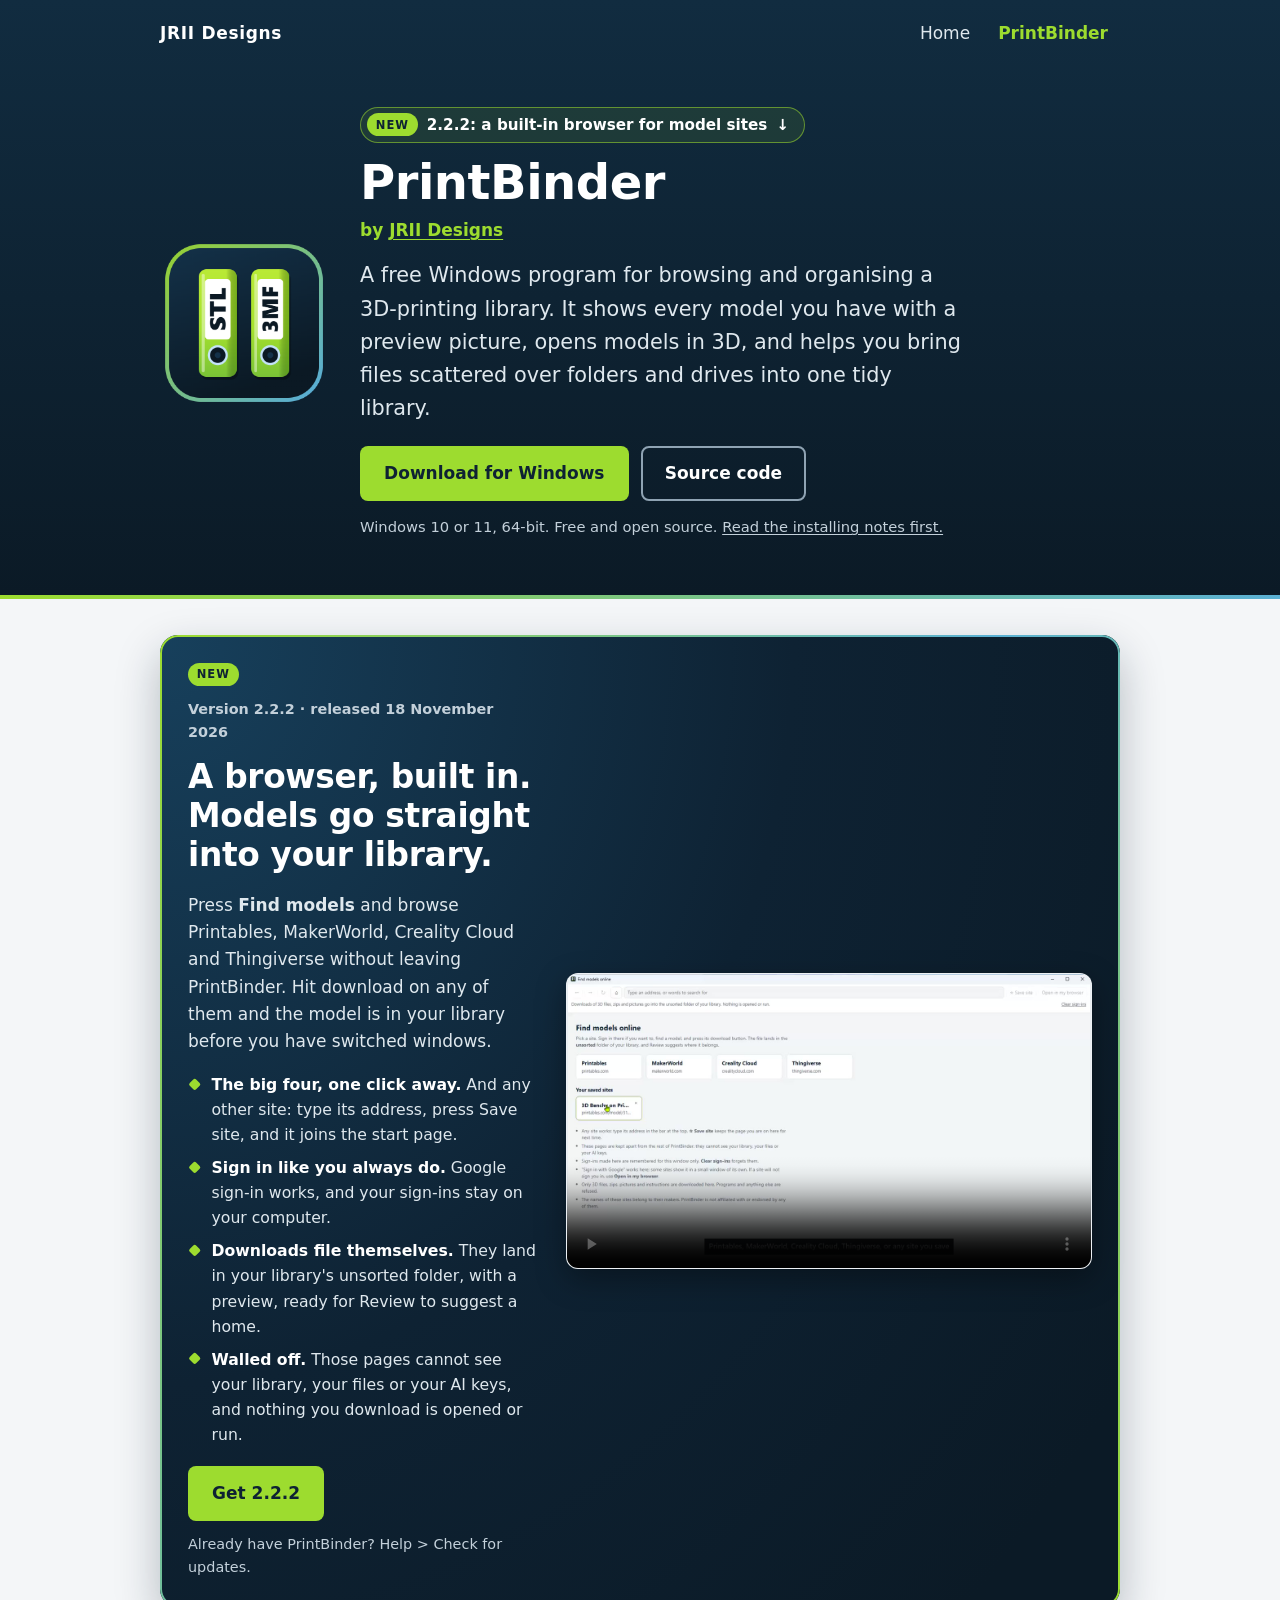
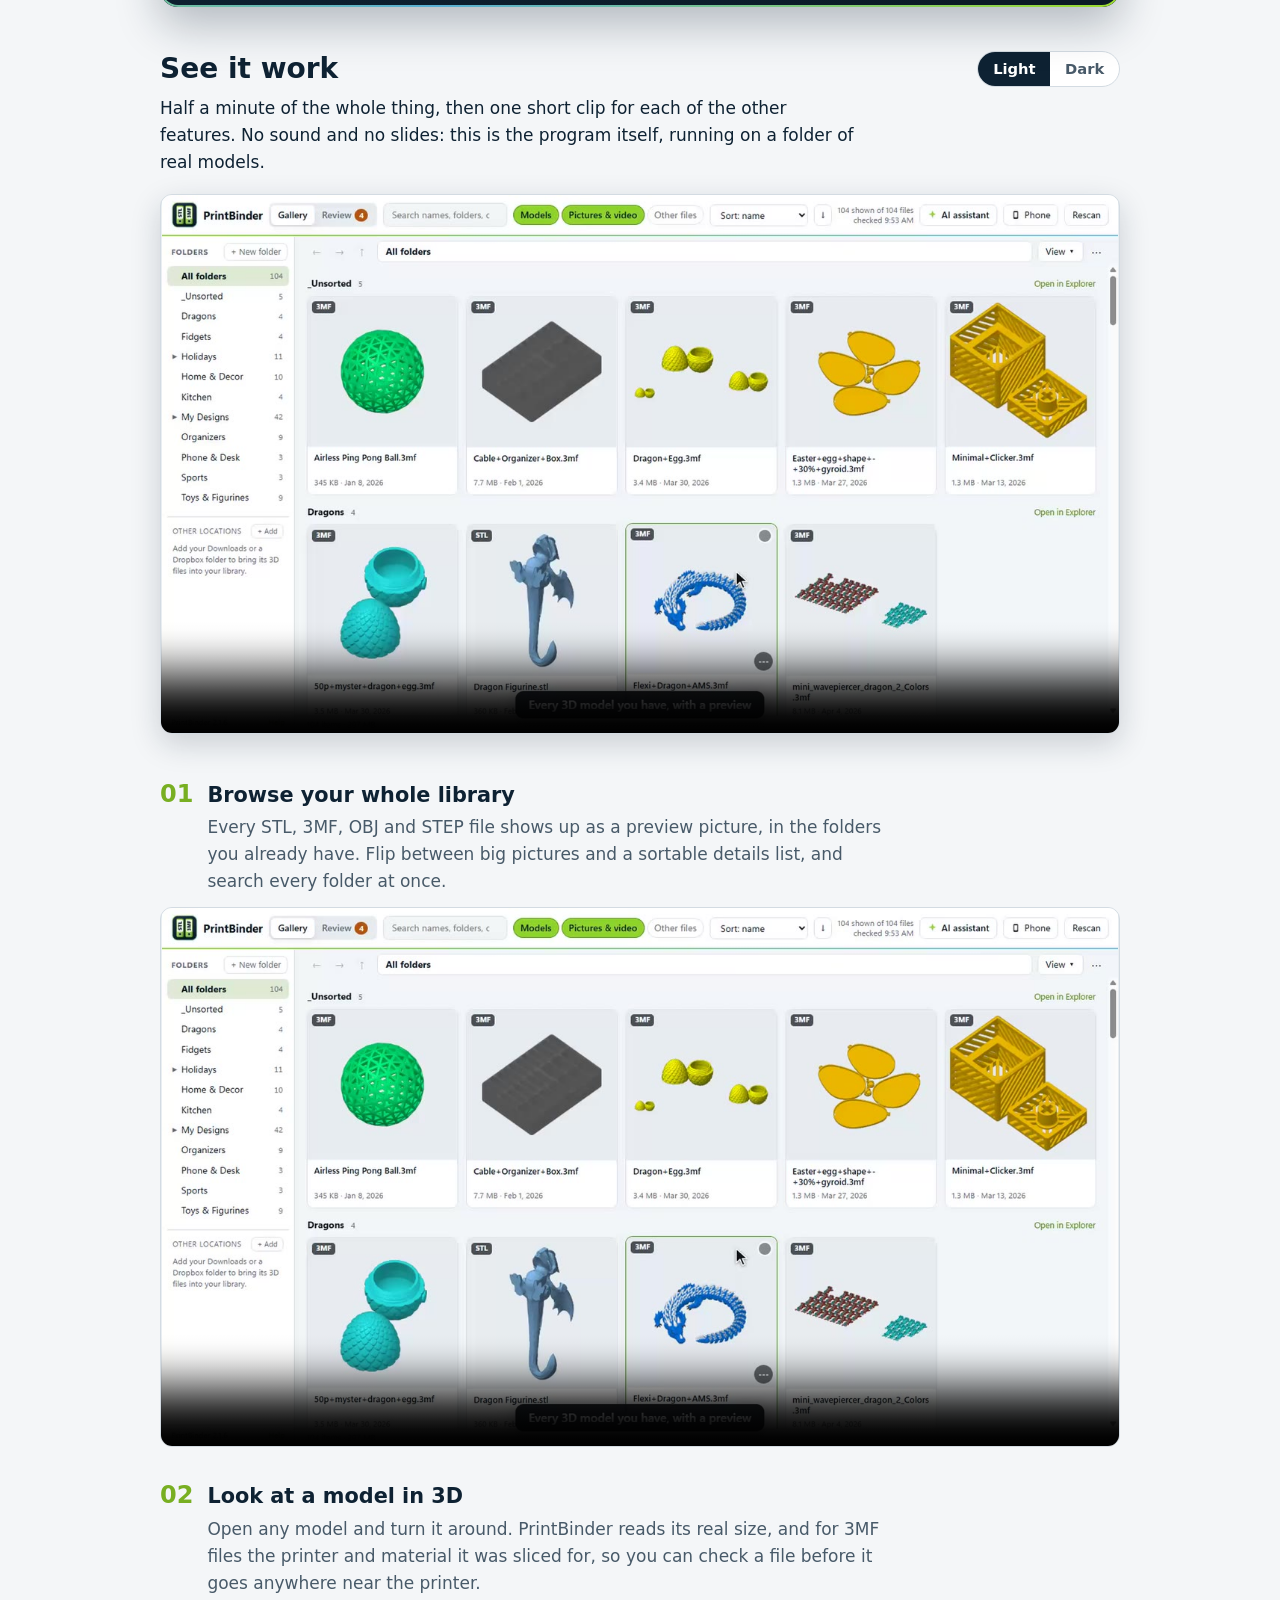
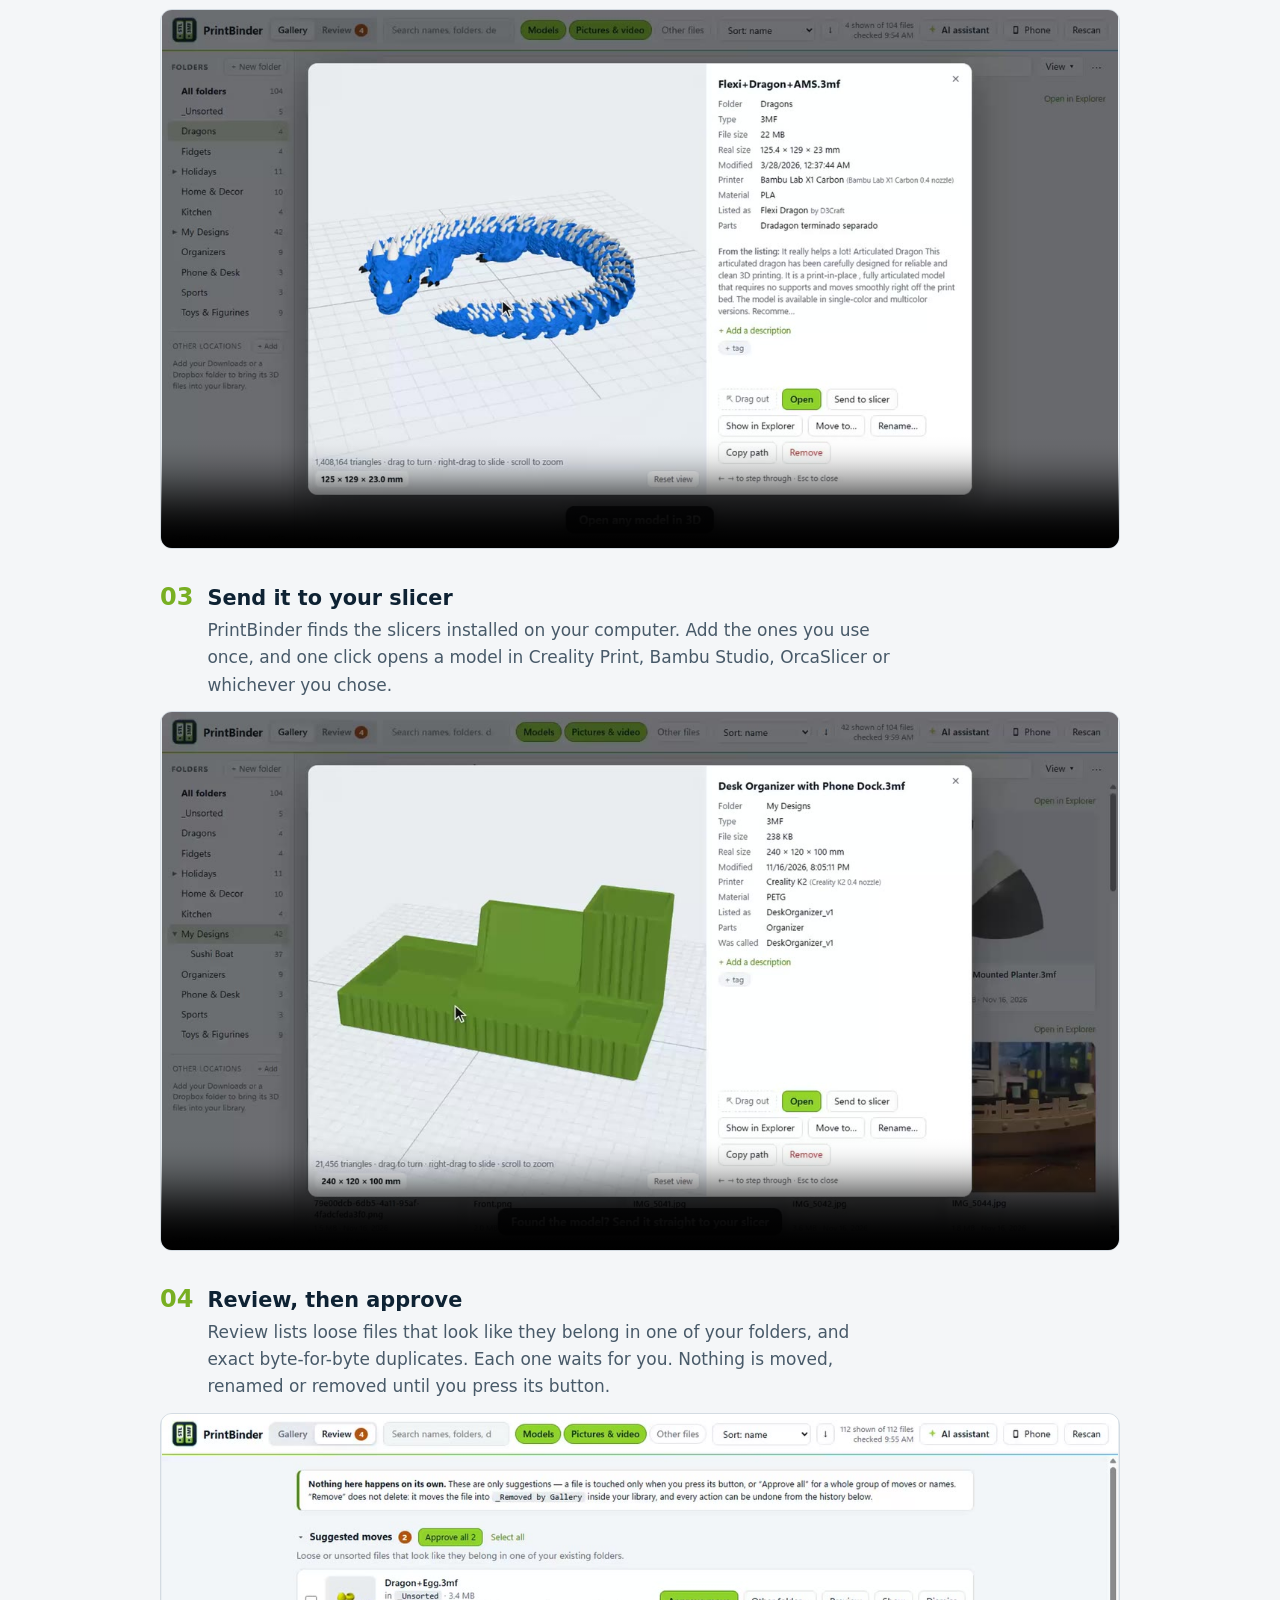
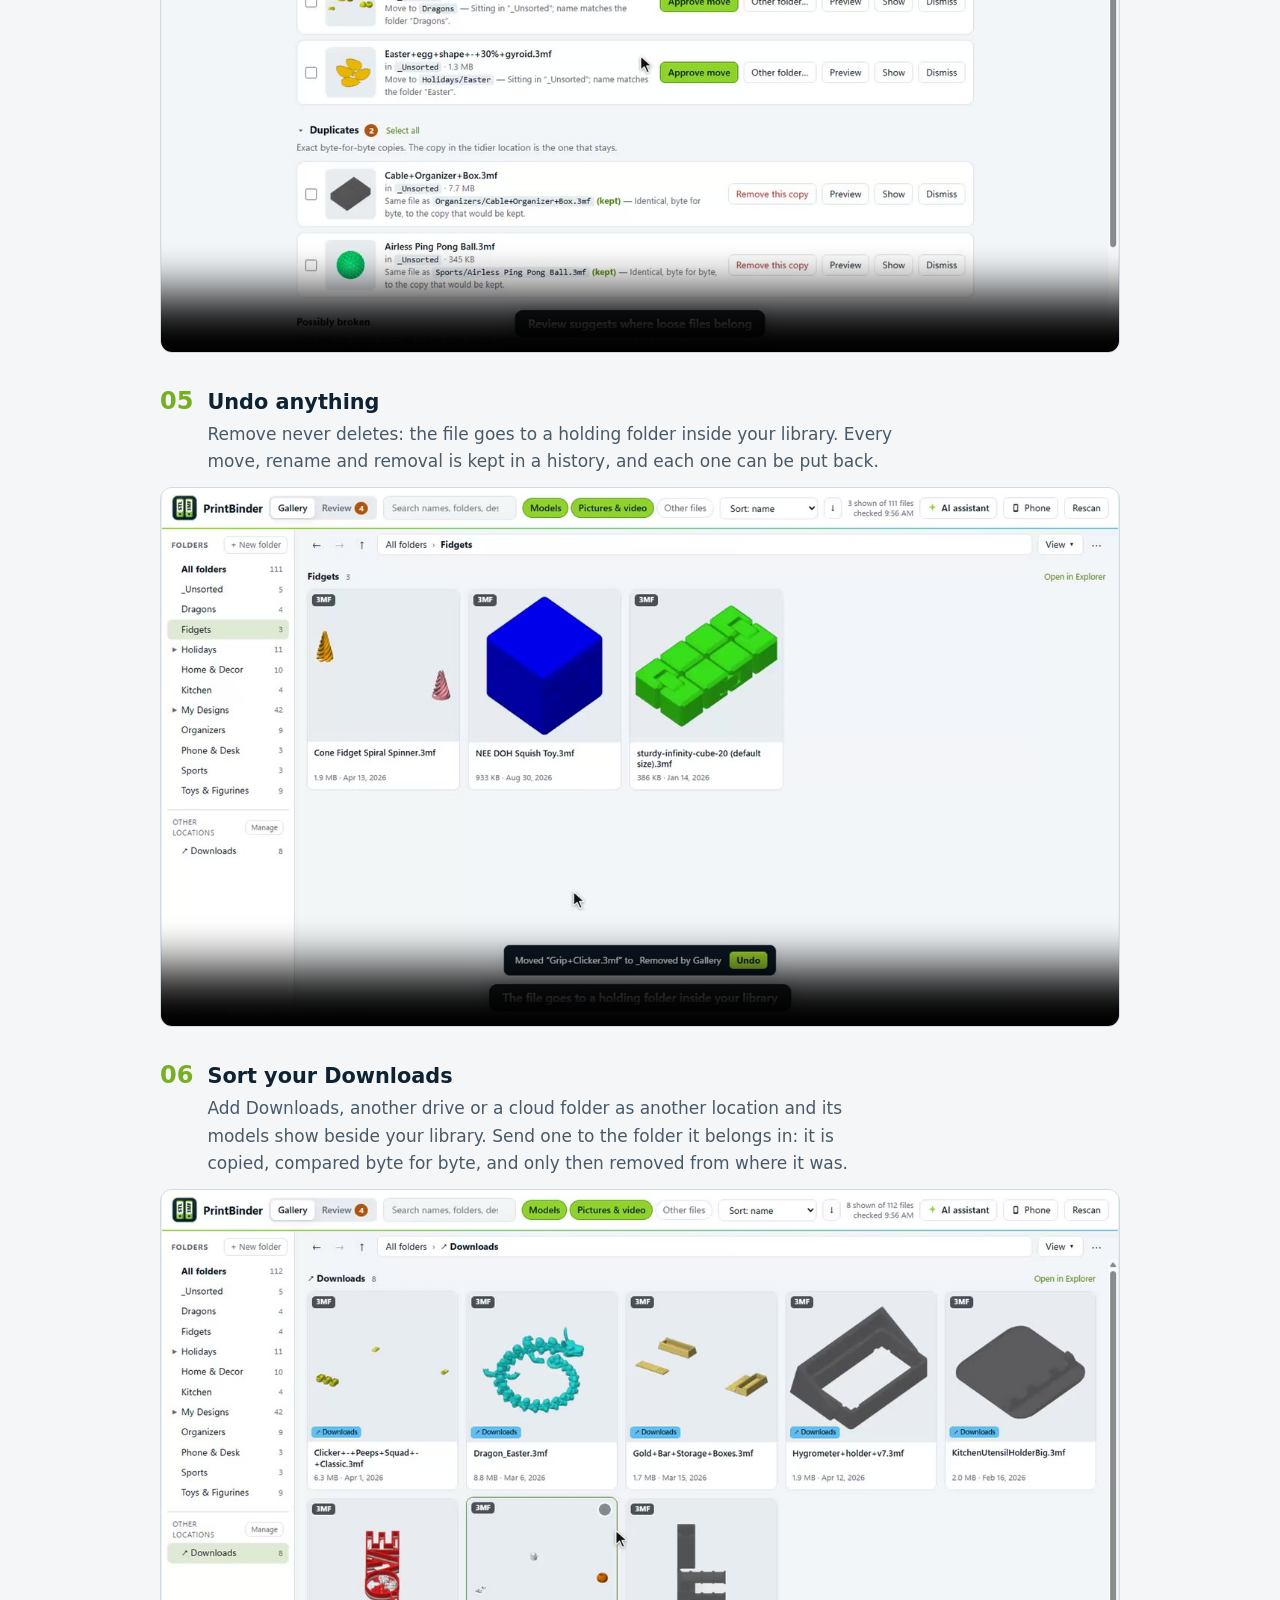
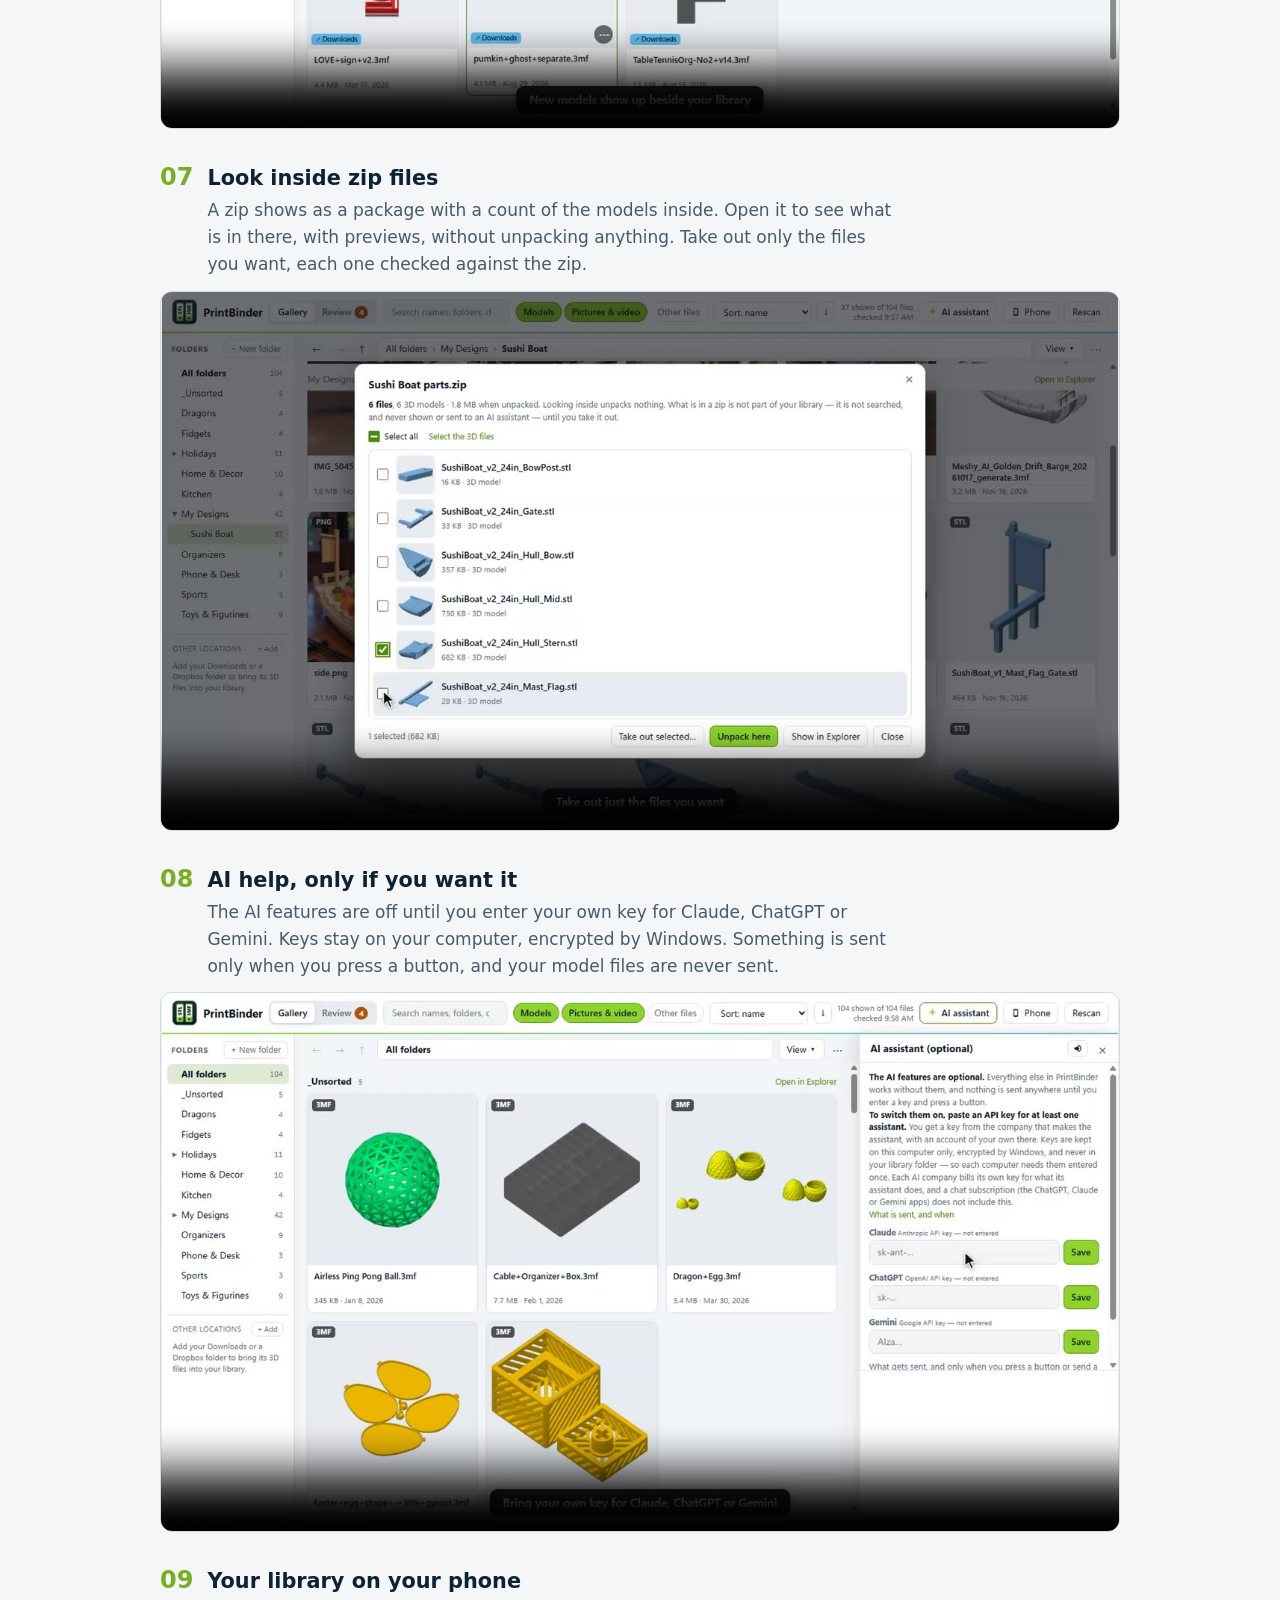
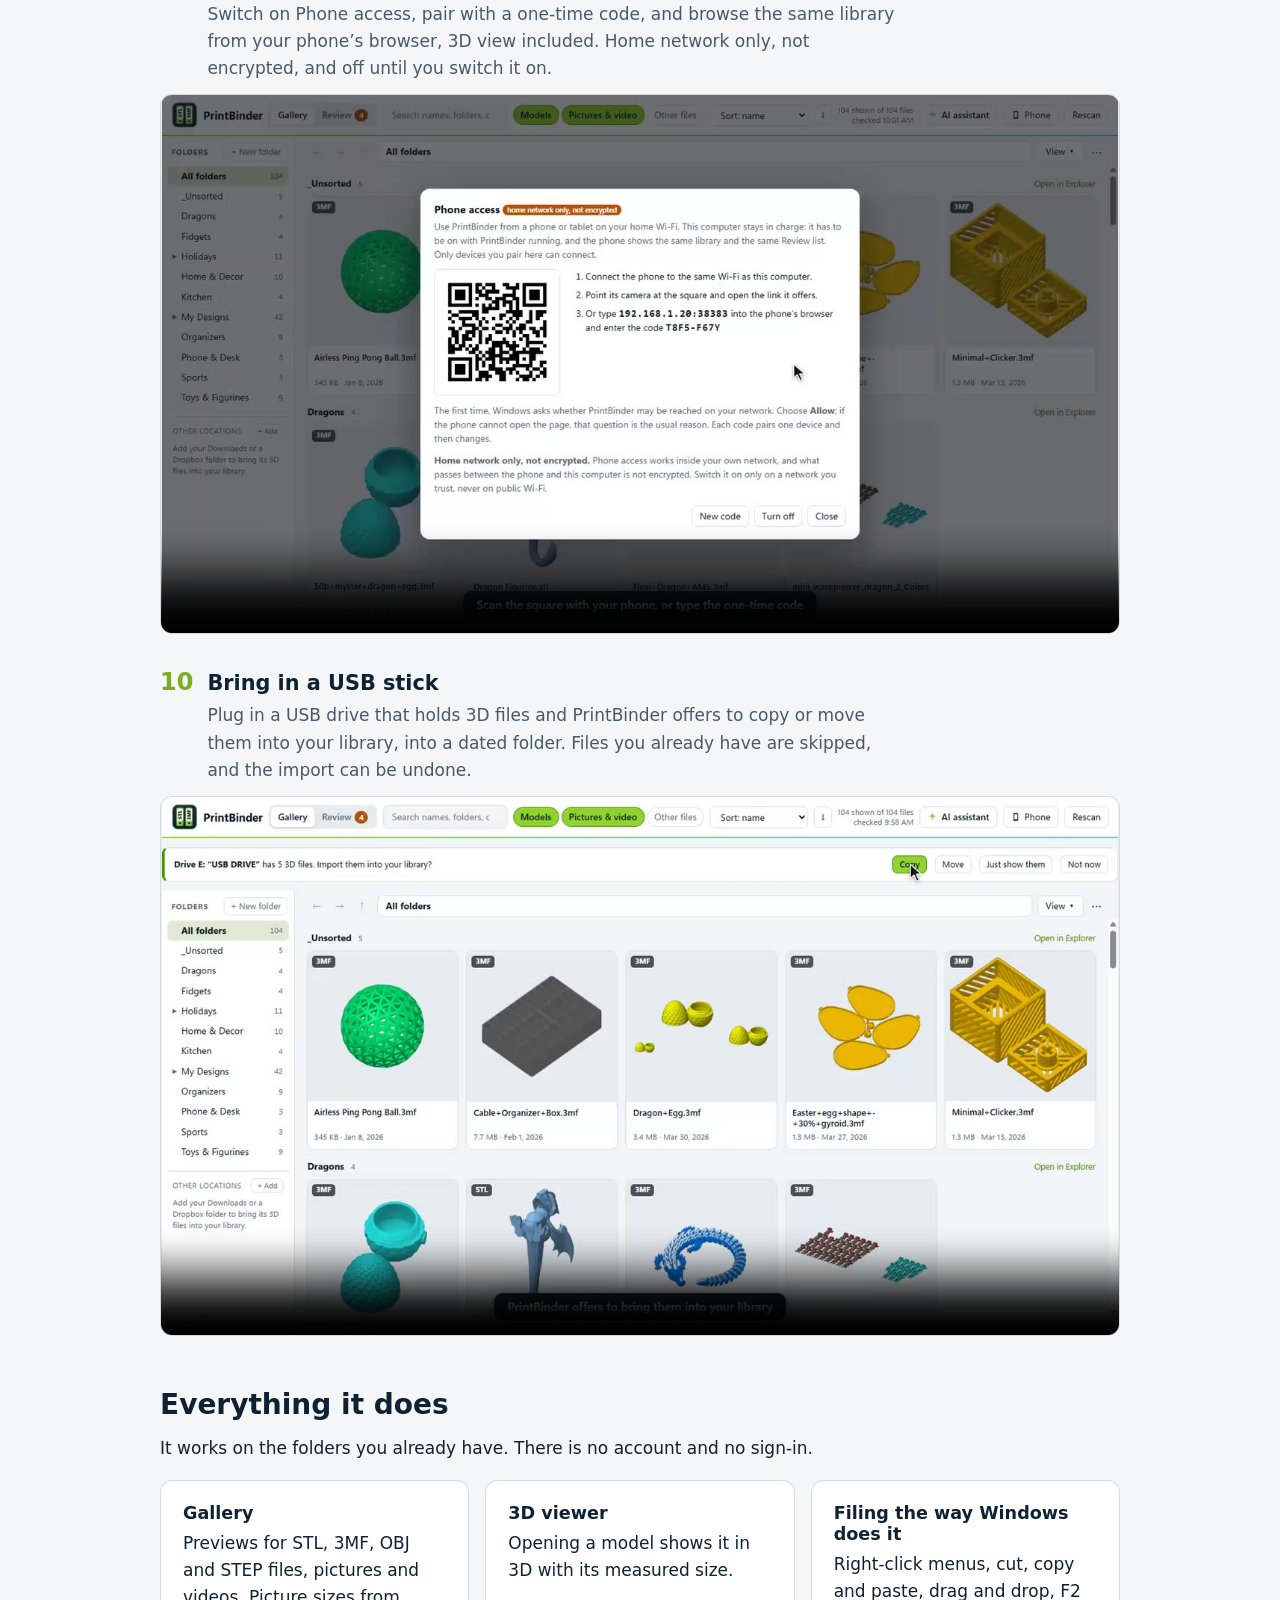
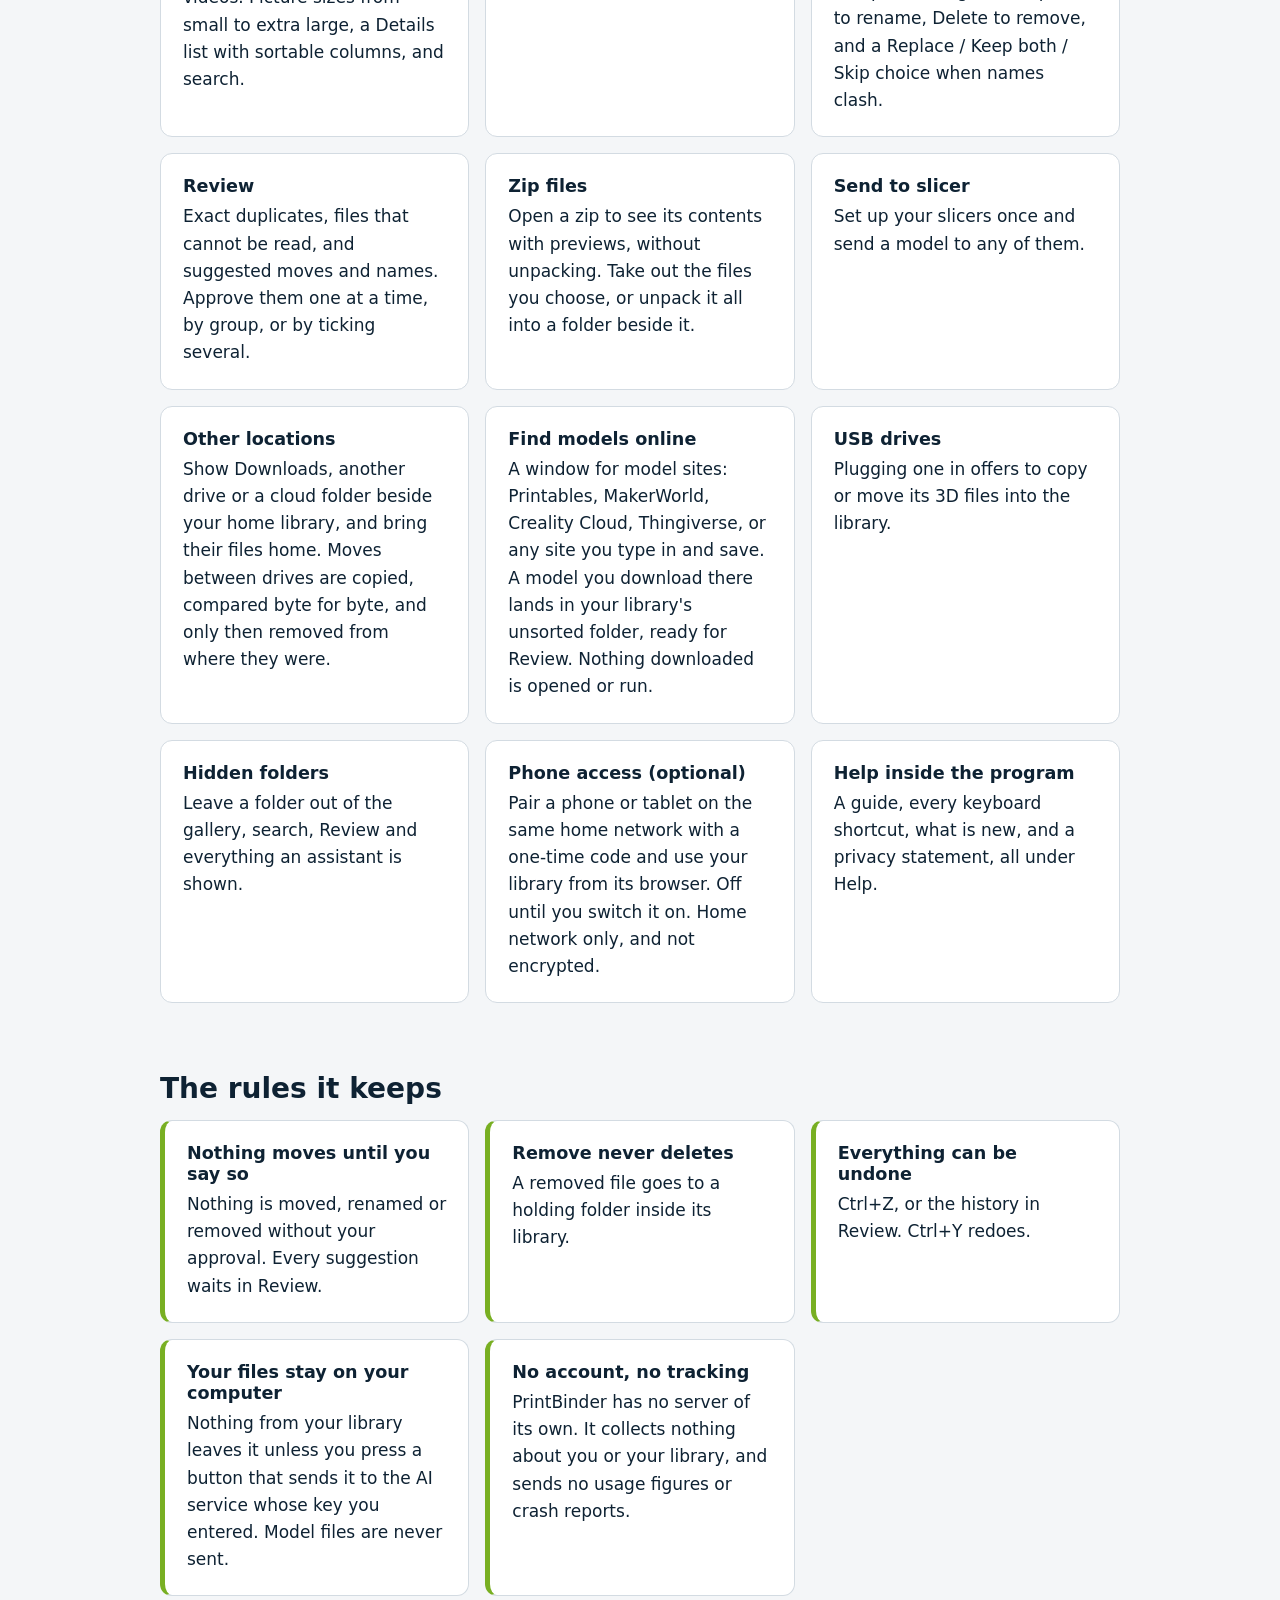
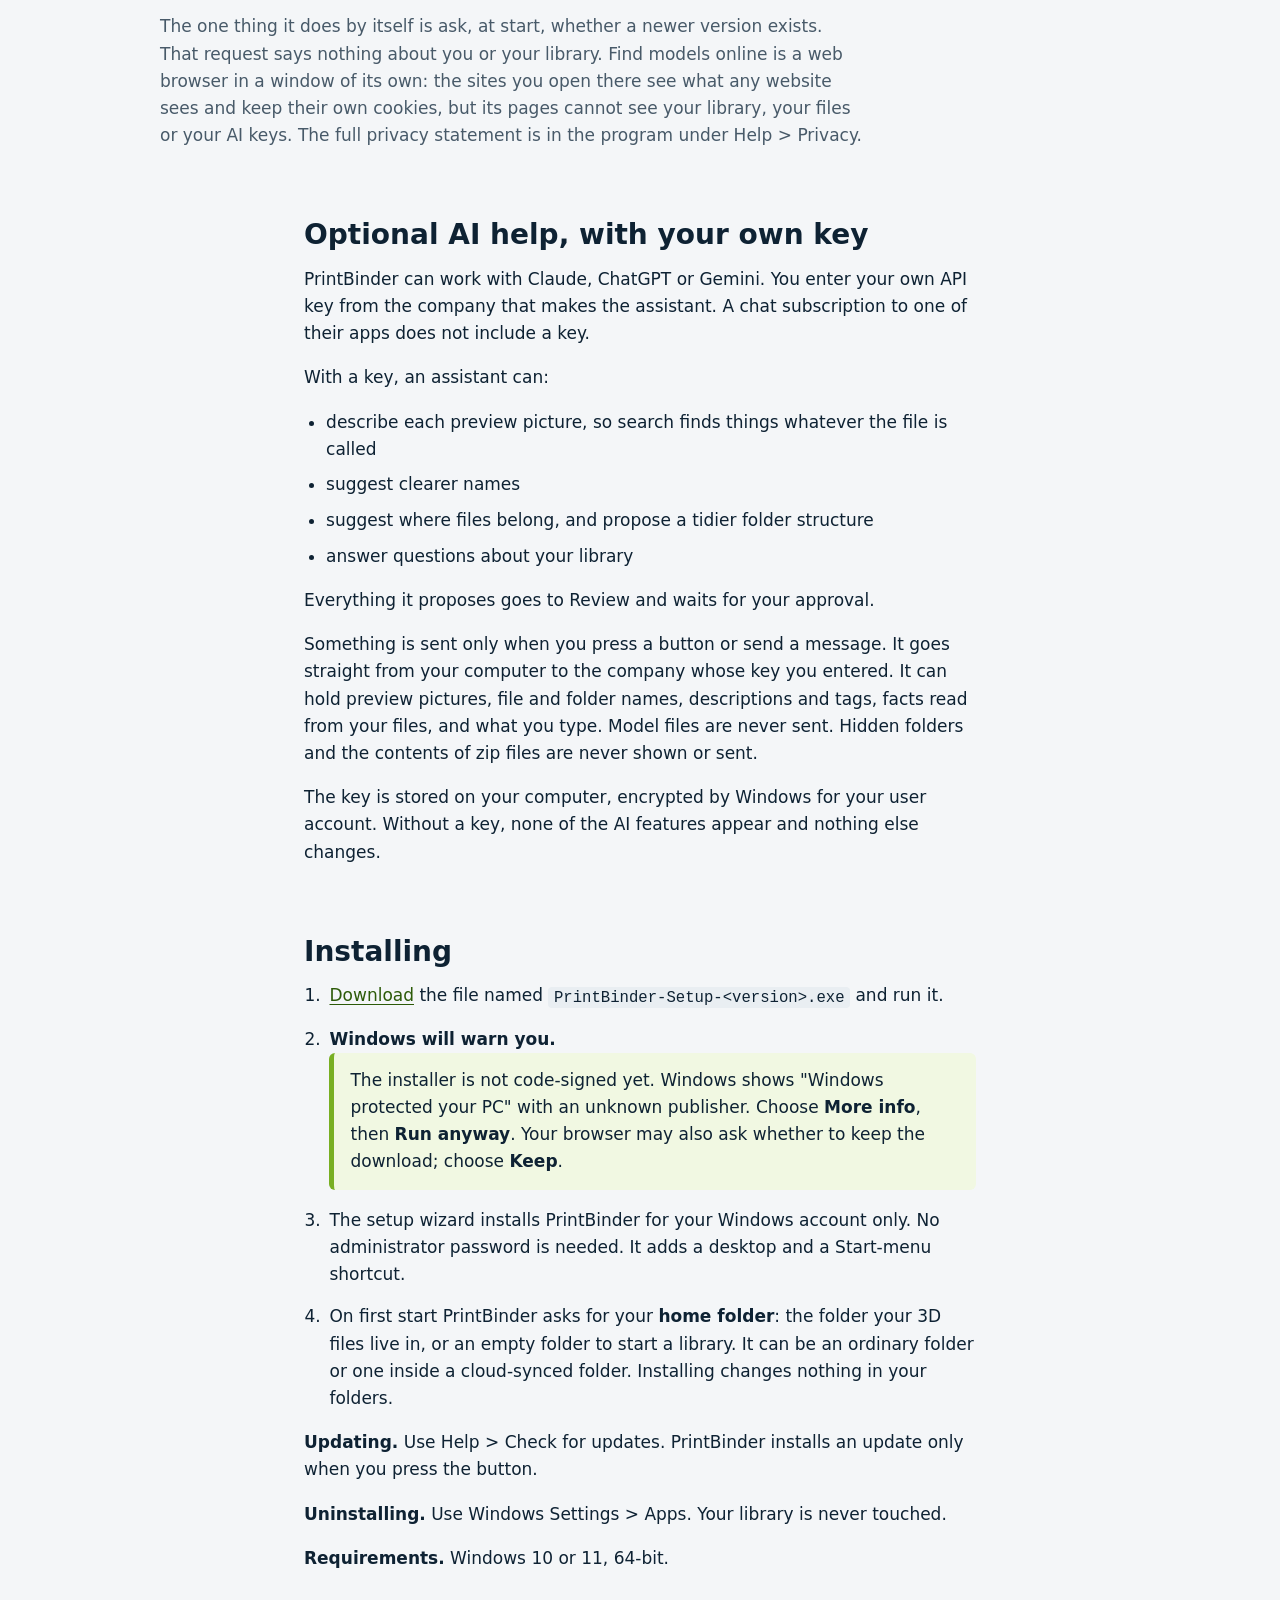
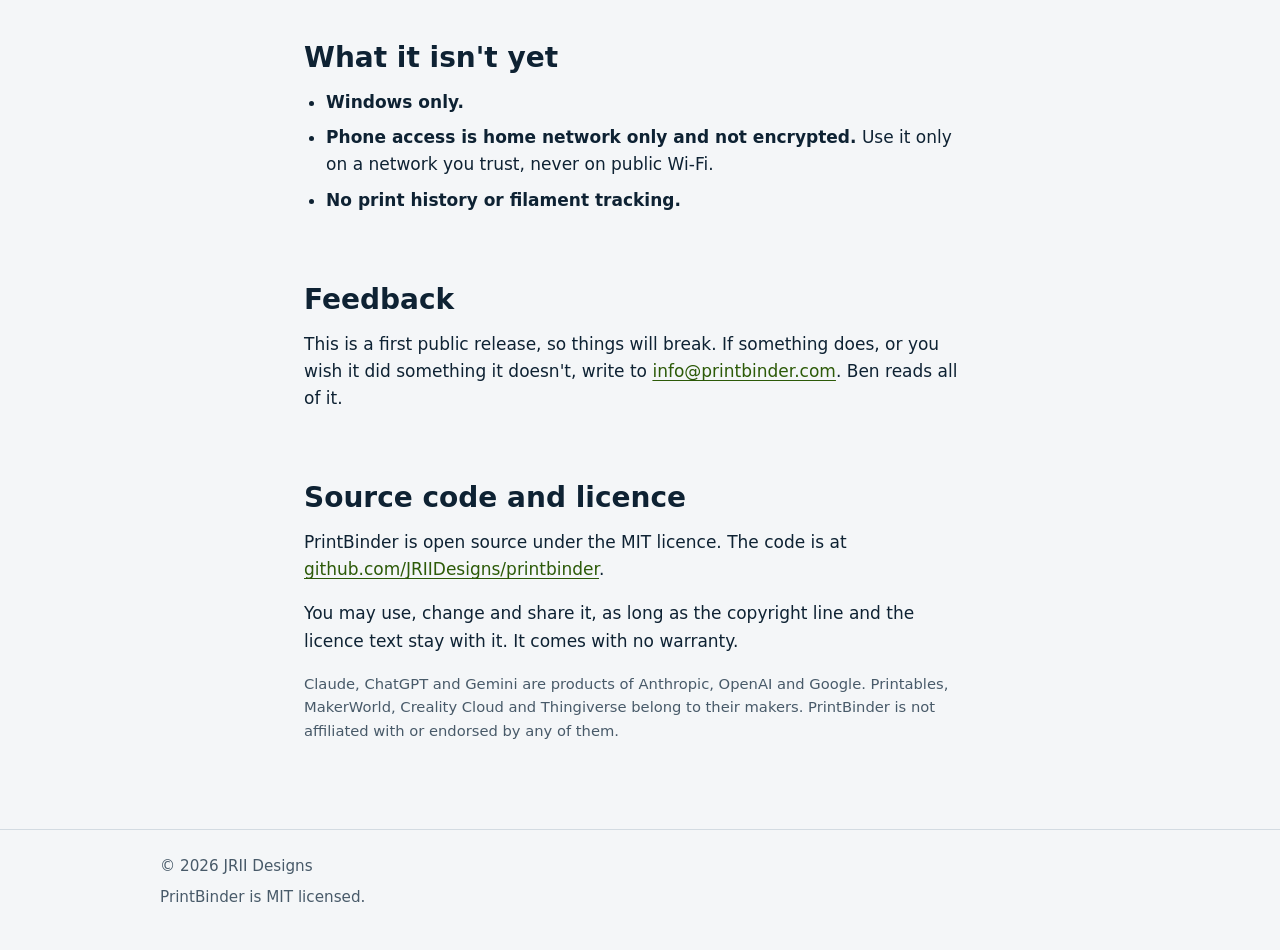
==== commit 6b71745f: "PrintBinder page: the highlighted version is 2.2.2 Co-Authored-By: Claude Fable 5.2 <noreply@anthrop" ====
--- a/printbinder/index.html
+++ b/printbinder/index.html
@@ -33,7 +33,7 @@
   <div class="wrap hero hero-app">
     <img src="../assets/printbinder-icon.png" width="256" height="256" alt="PrintBinder icon: two green binders on navy">
     <div>
-      <p class="newpill"><a href="#new"><span class="newbadge">New</span> 2.2.1: a built-in browser for model sites <span aria-hidden="true">&darr;</span></a></p>
+      <p class="newpill"><a href="#new"><span class="newbadge">New</span> 2.2.2: a built-in browser for model sites <span aria-hidden="true">&darr;</span></a></p>
       <h1>PrintBinder</h1>
       <p class="byline">by <a href="../index.html">JRII Designs</a></p>
       <p class="lead">A free Windows program for browsing and organising a 3D-printing library. It shows every model you have with a preview picture, opens models in 3D, and helps you bring files scattered over folders and drives into one tidy library.</p>
@@ -53,7 +53,7 @@
     <div class="wrap">
       <div class="newcard">
         <div class="newtext">
-          <p class="newline"><span class="newbadge">New</span><span class="newver">Version 2.2.1 &middot; released 18 November 2026</span></p>
+          <p class="newline"><span class="newbadge">New</span><span class="newver">Version 2.2.2 &middot; released 18 November 2026</span></p>
           <h2 id="newh">A browser, built in. Models go straight into your library.</h2>
           <p class="newlead">Press <strong>Find models</strong> and browse Printables, MakerWorld, Creality Cloud and Thingiverse without leaving PrintBinder. Hit download on any of them and the model is in your library before you have switched windows.</p>
           <ul class="newlist">
@@ -63,7 +63,7 @@
             <li><strong>Walled off.</strong> Those pages cannot see your library, your files or your AI keys, and nothing you download is opened or run.</li>
           </ul>
           <div class="actions">
-            <a class="btn btn-primary" href="https://github.com/JRIIDesigns/printbinder/releases/latest">Get 2.2.1</a>
+            <a class="btn btn-primary" href="https://github.com/JRIIDesigns/printbinder/releases/latest">Get 2.2.2</a>
             <span class="newhint">Already have PrintBinder? Help &gt; Check for updates.</span>
           </div>
         </div>
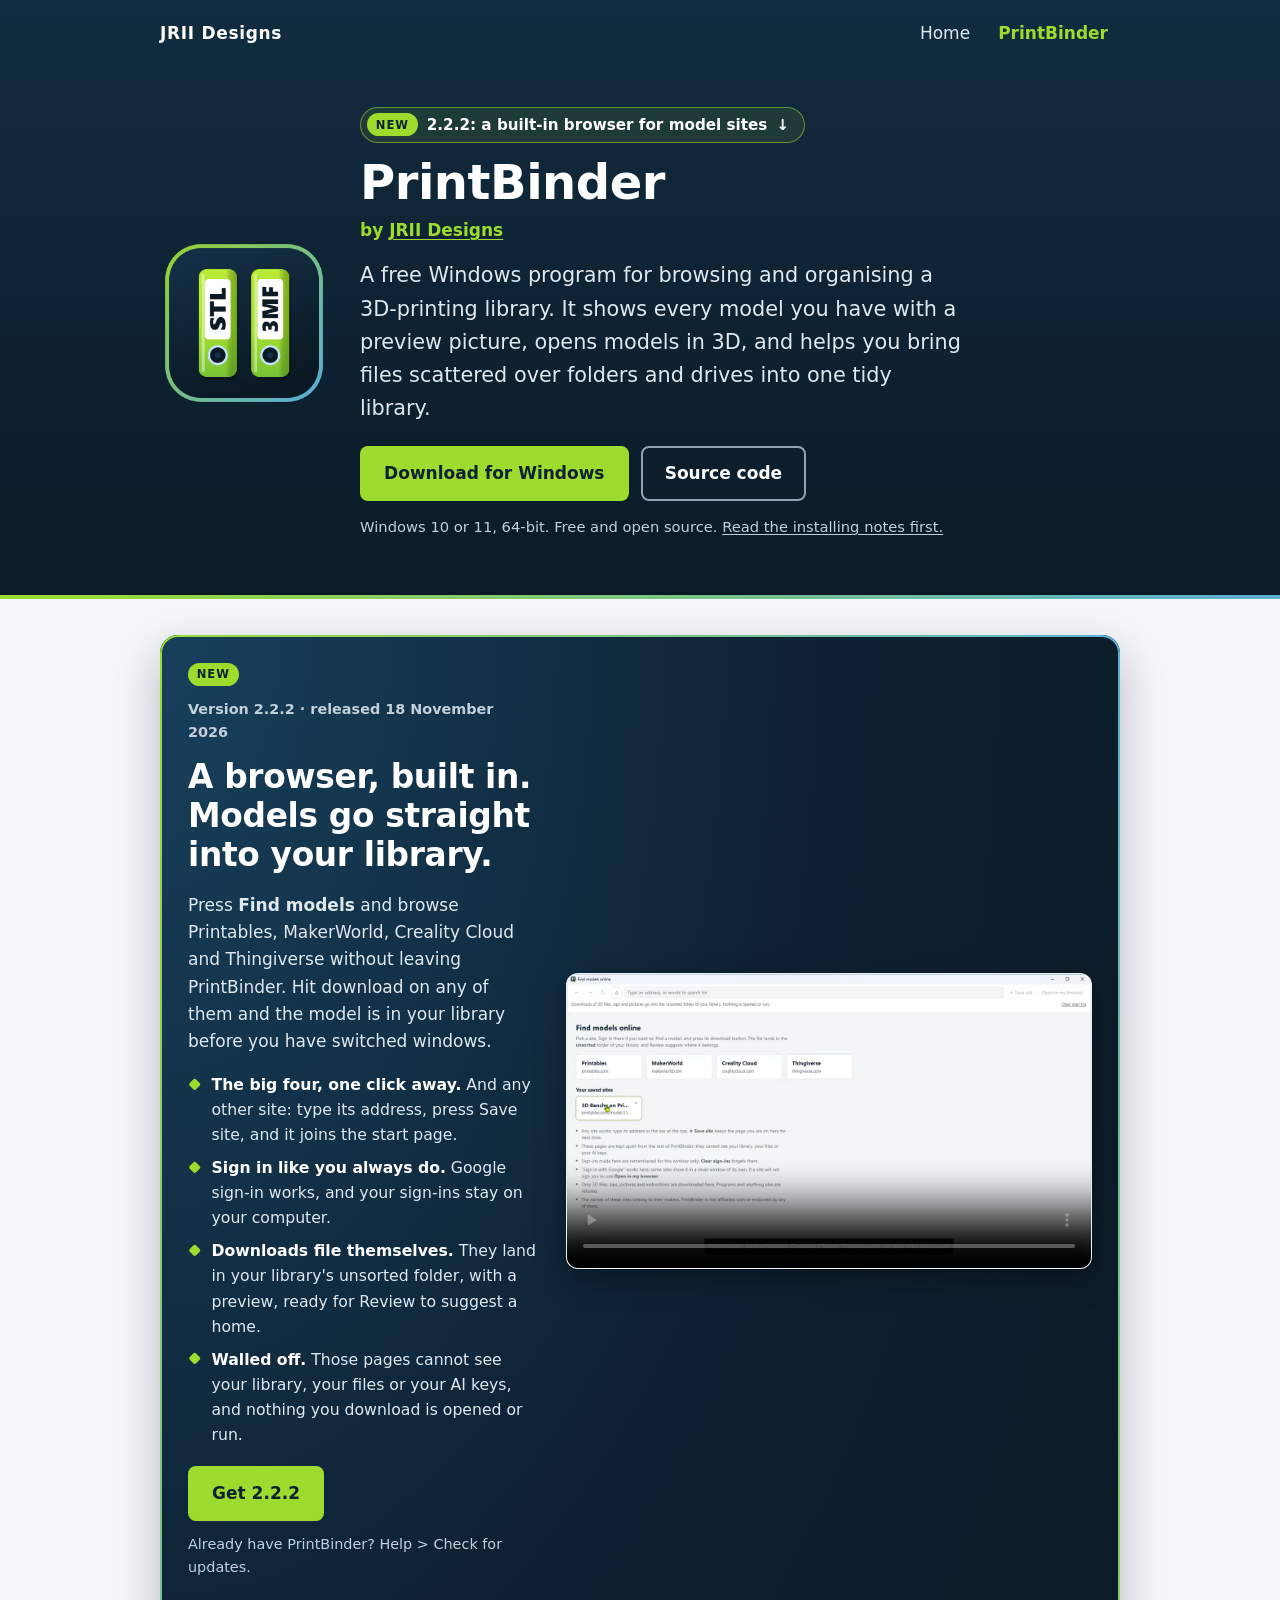
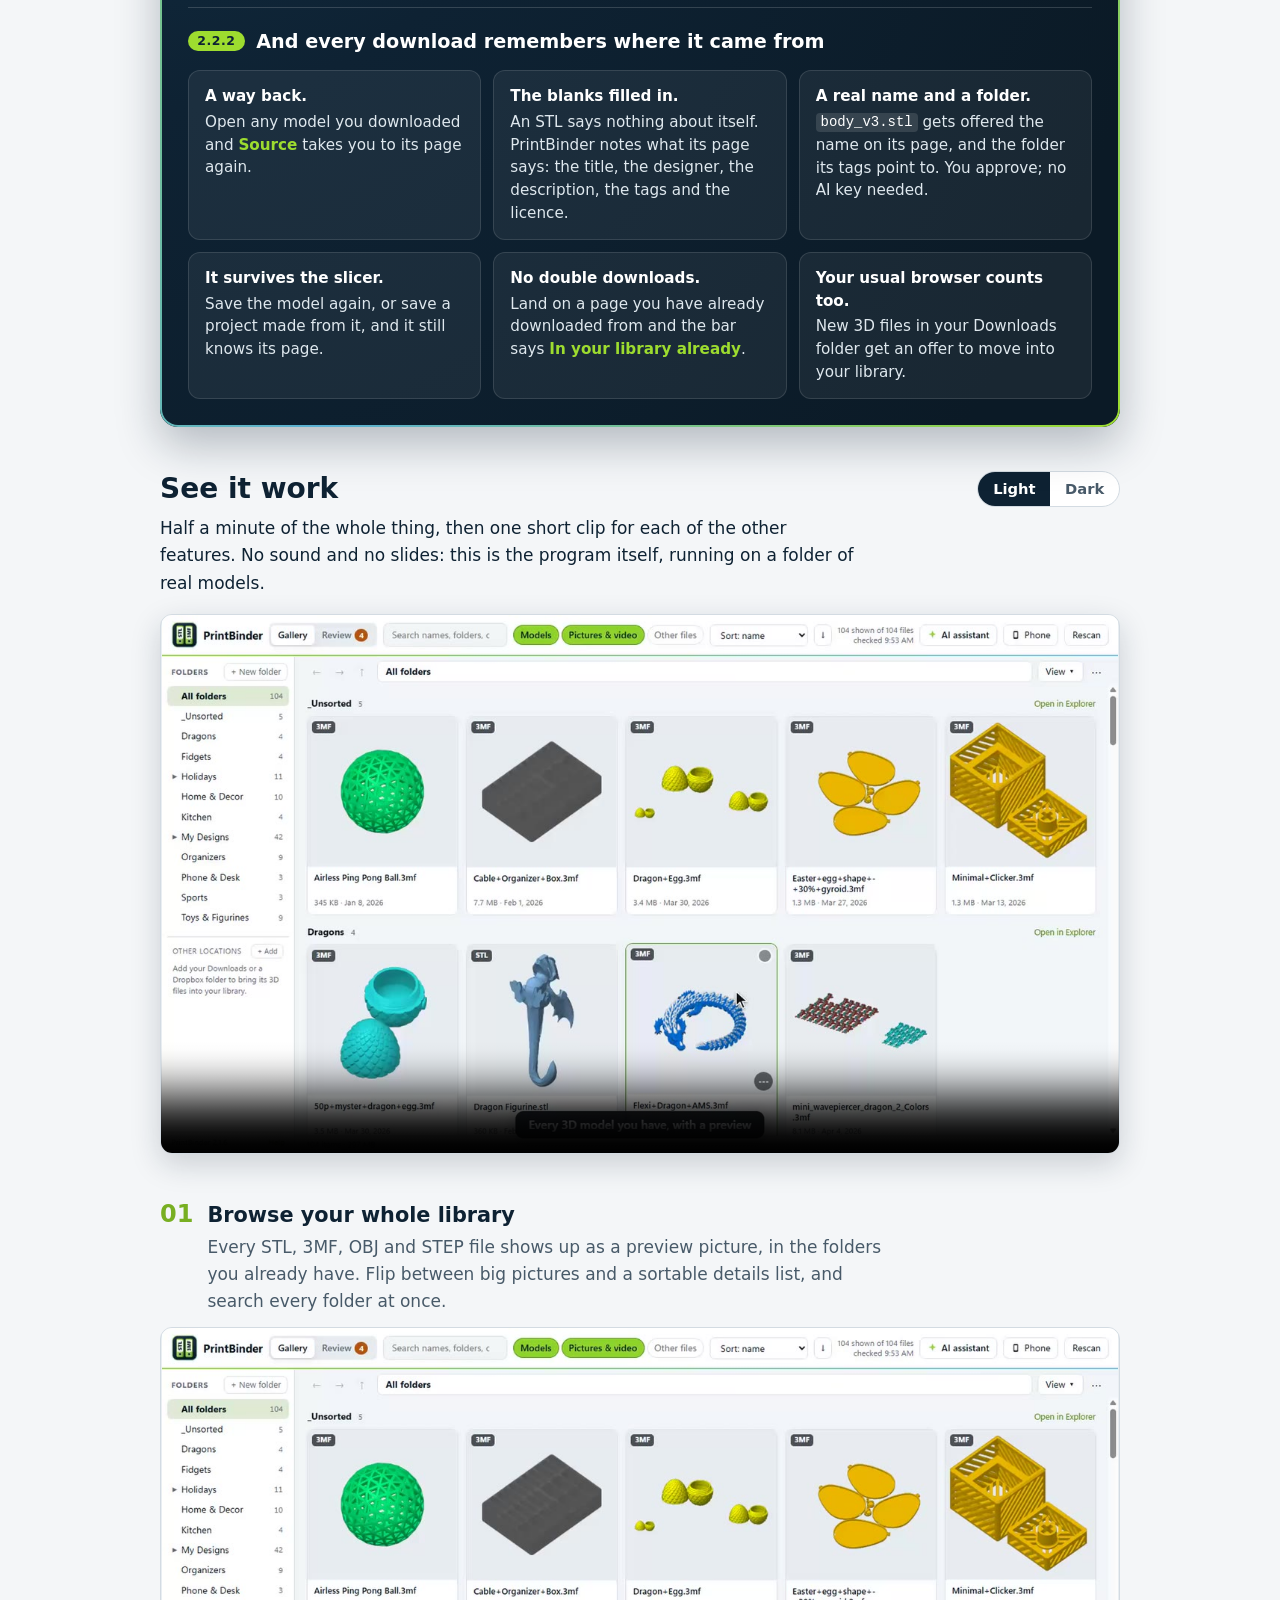
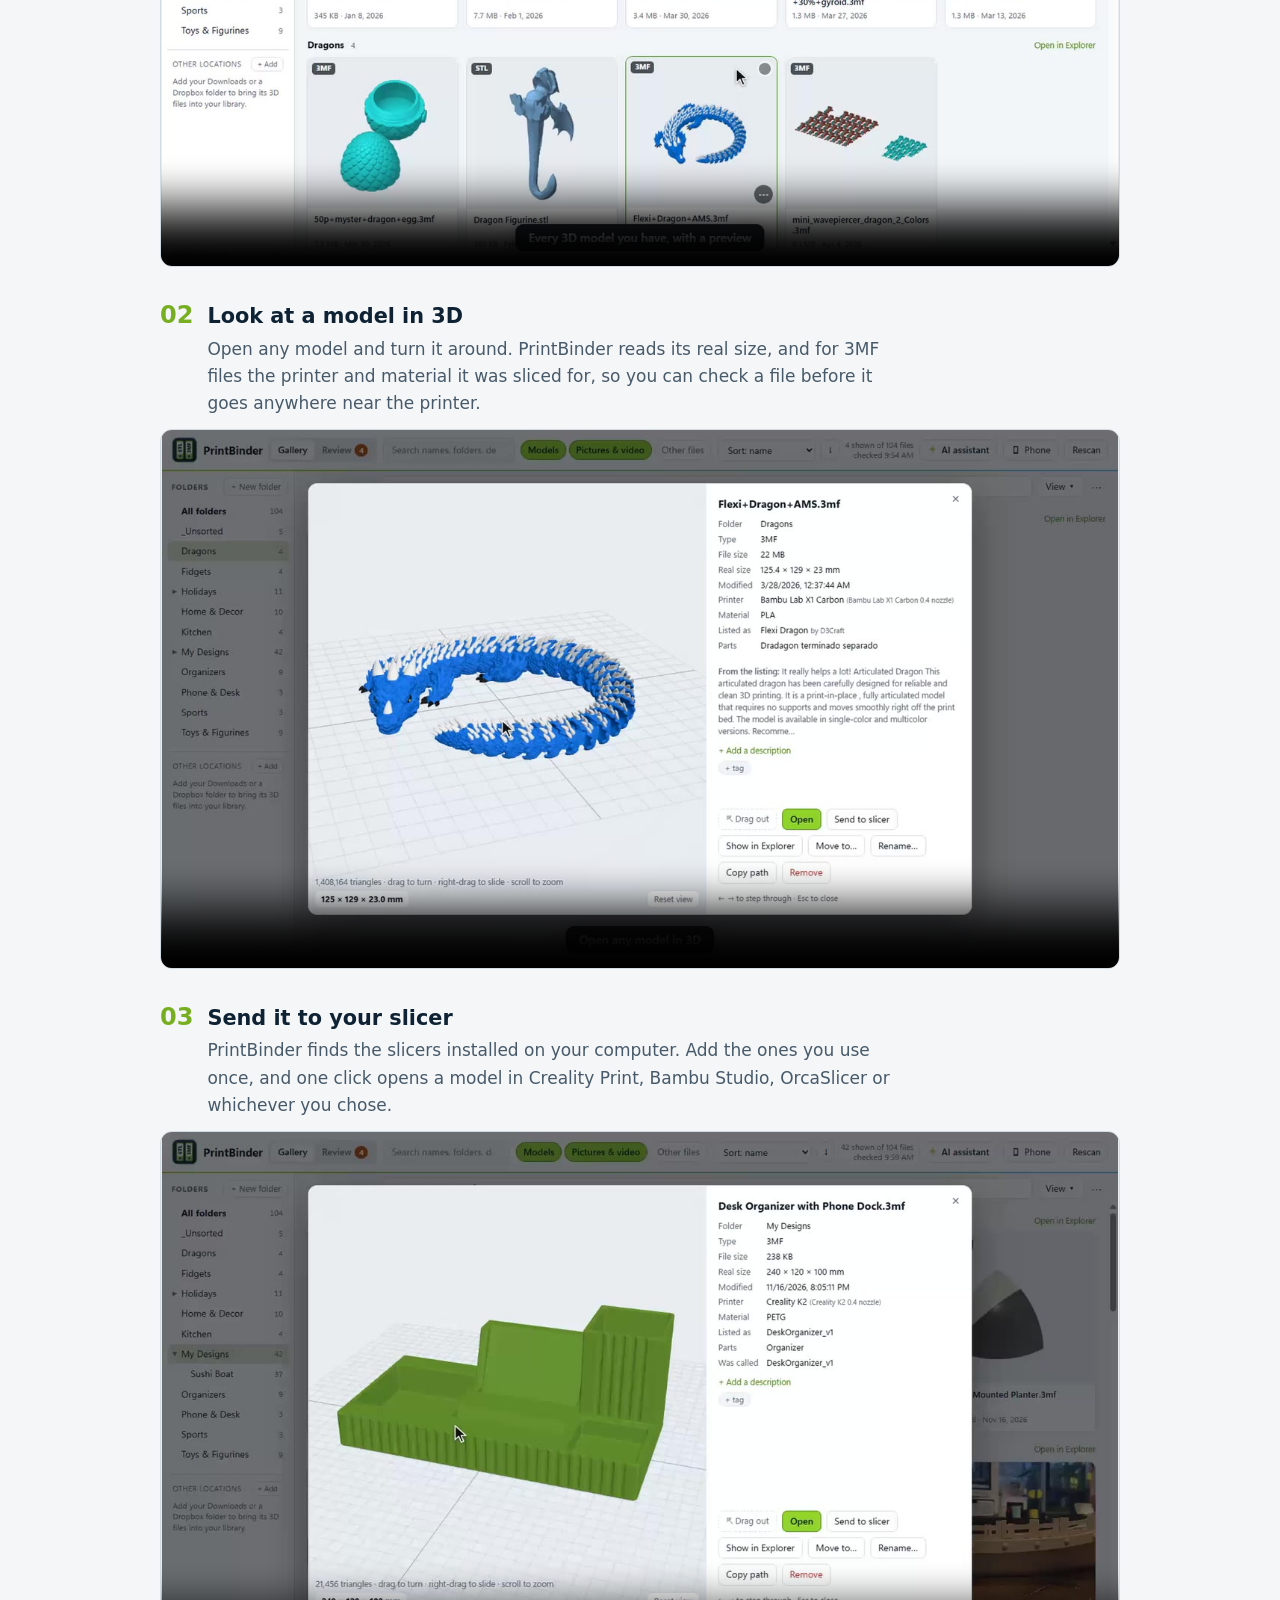
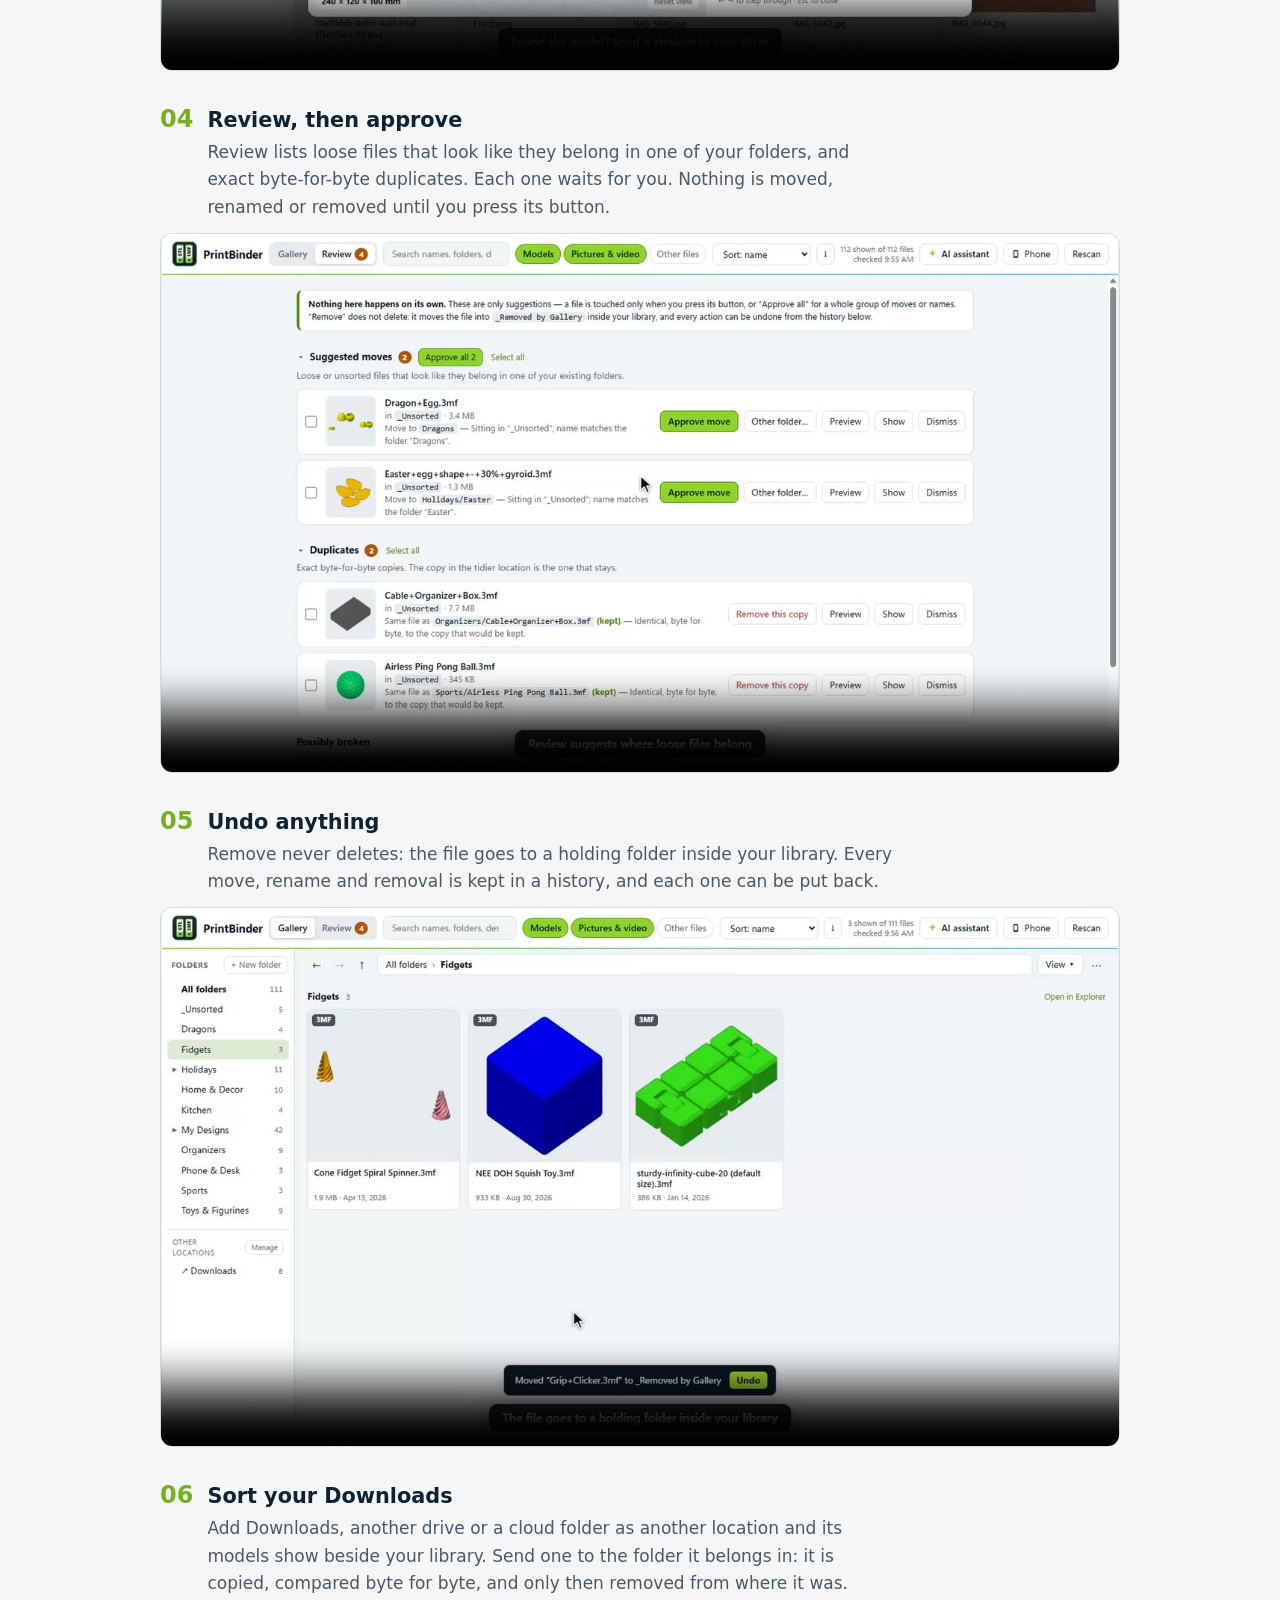
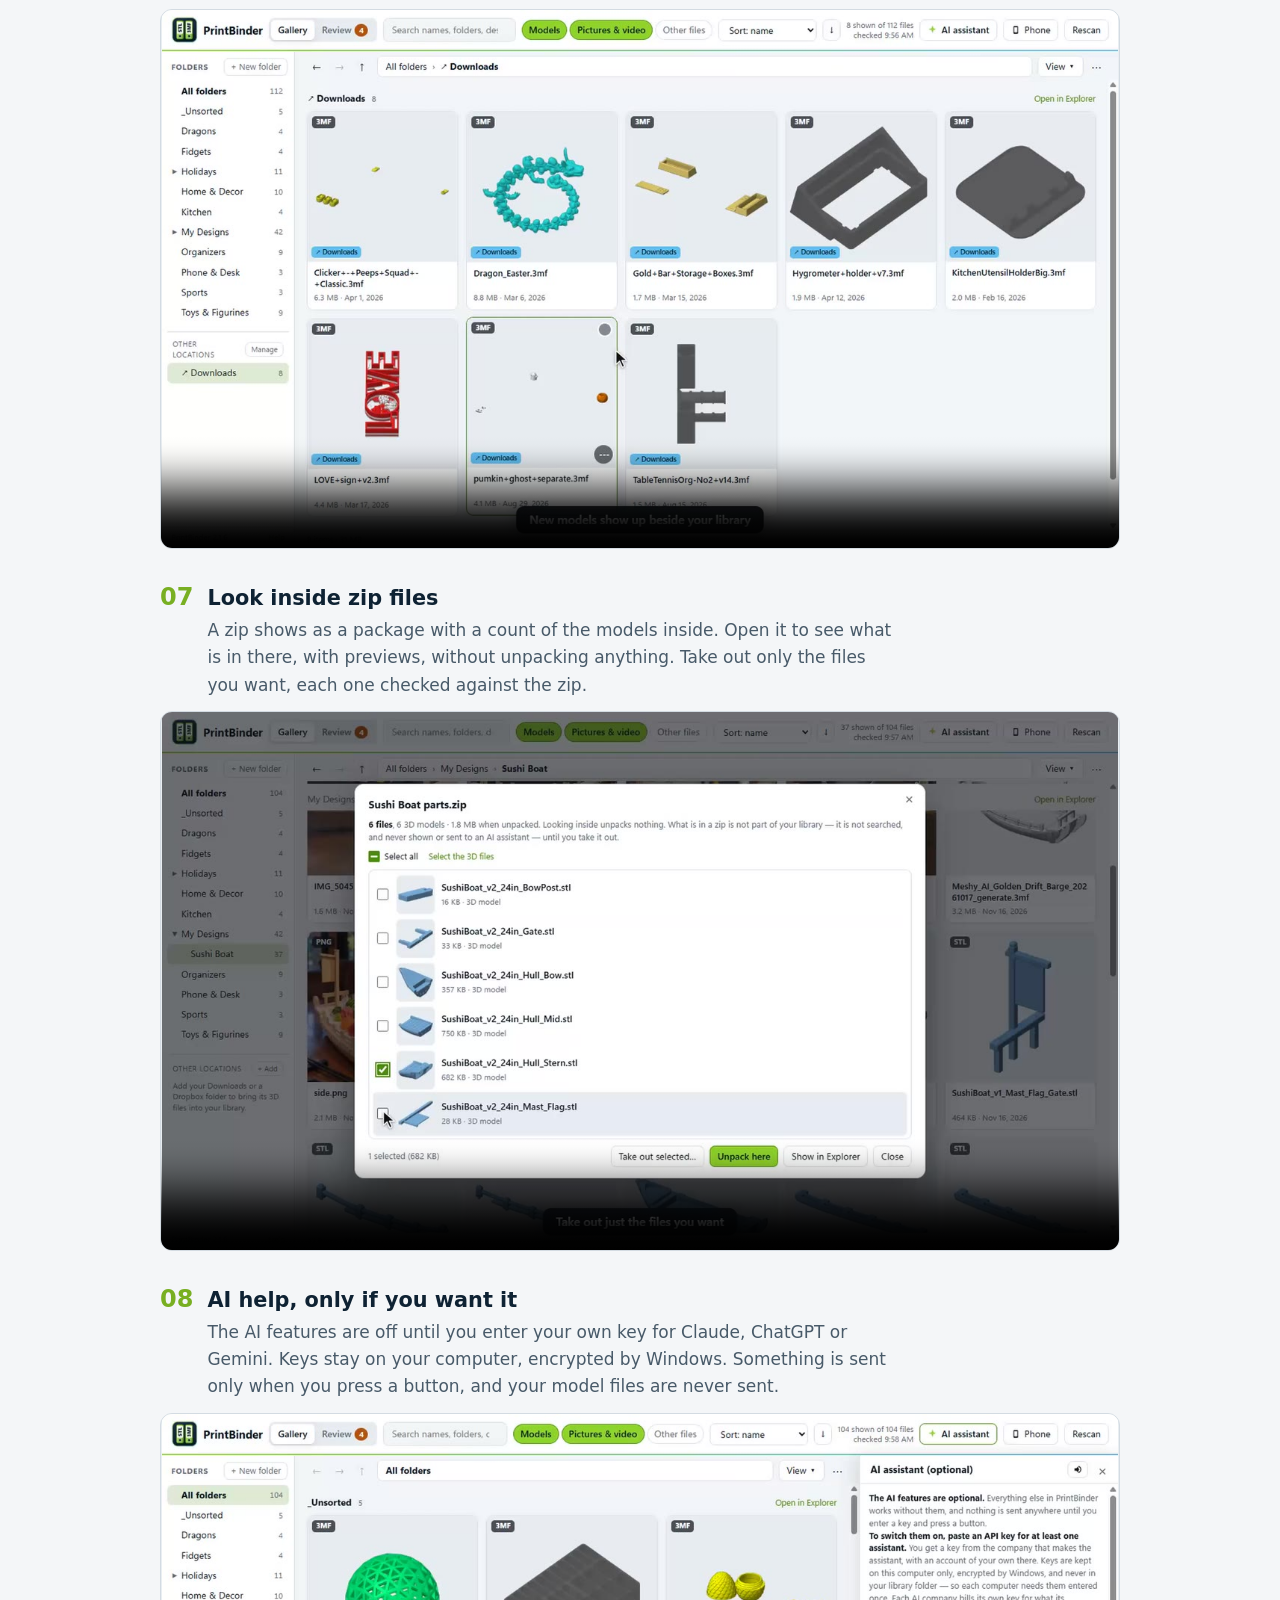
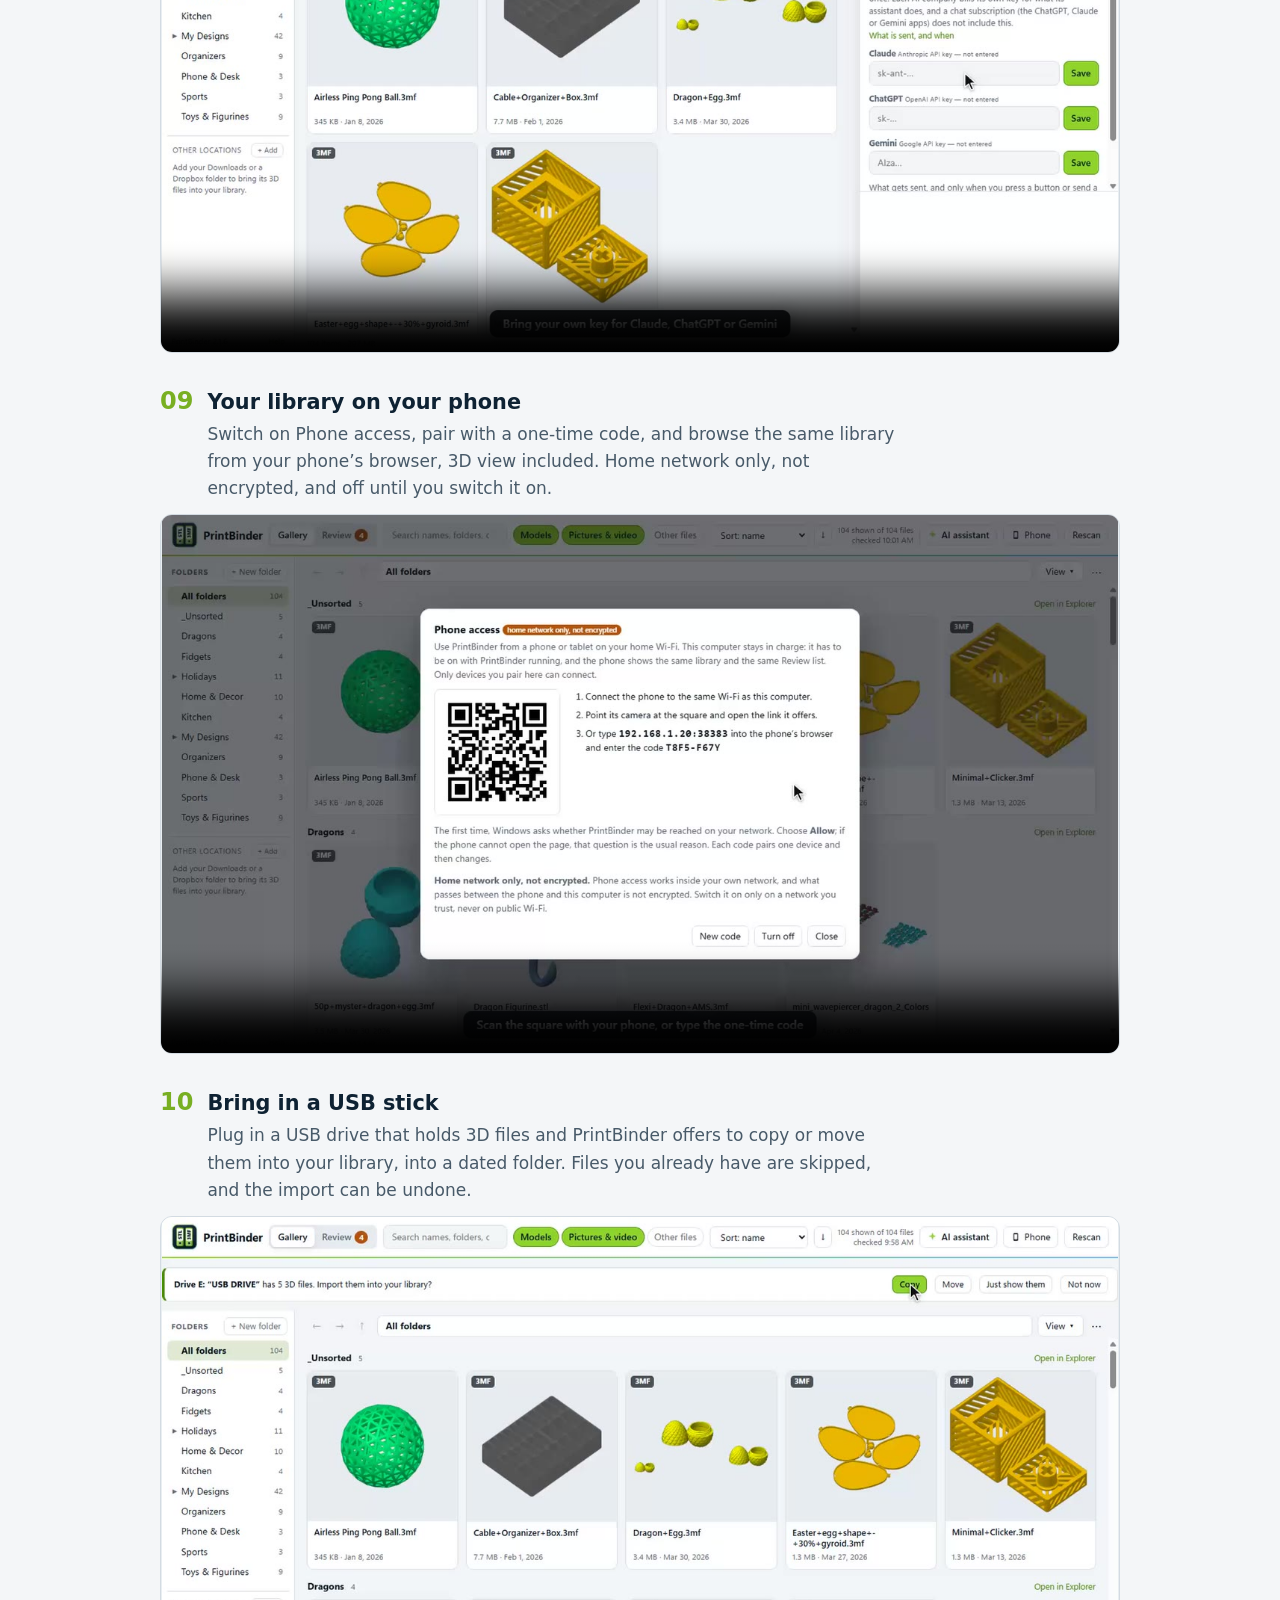
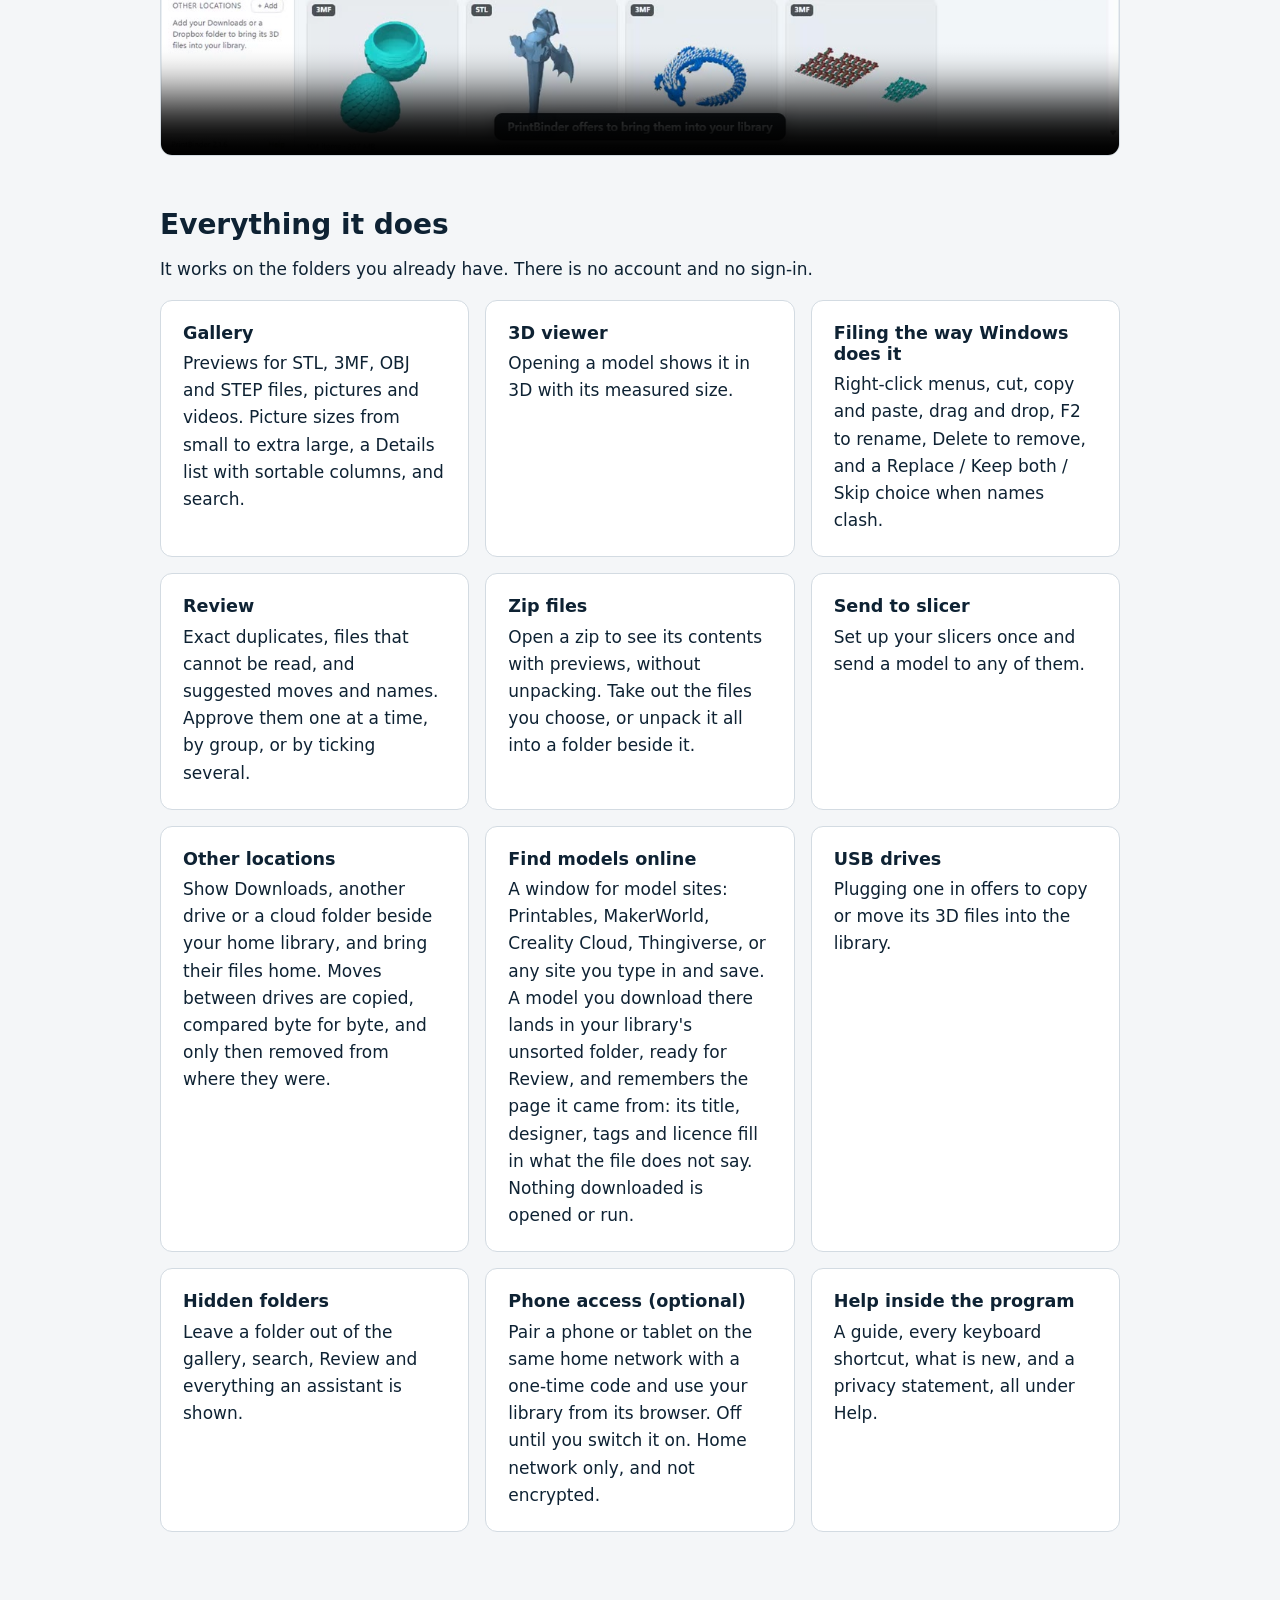
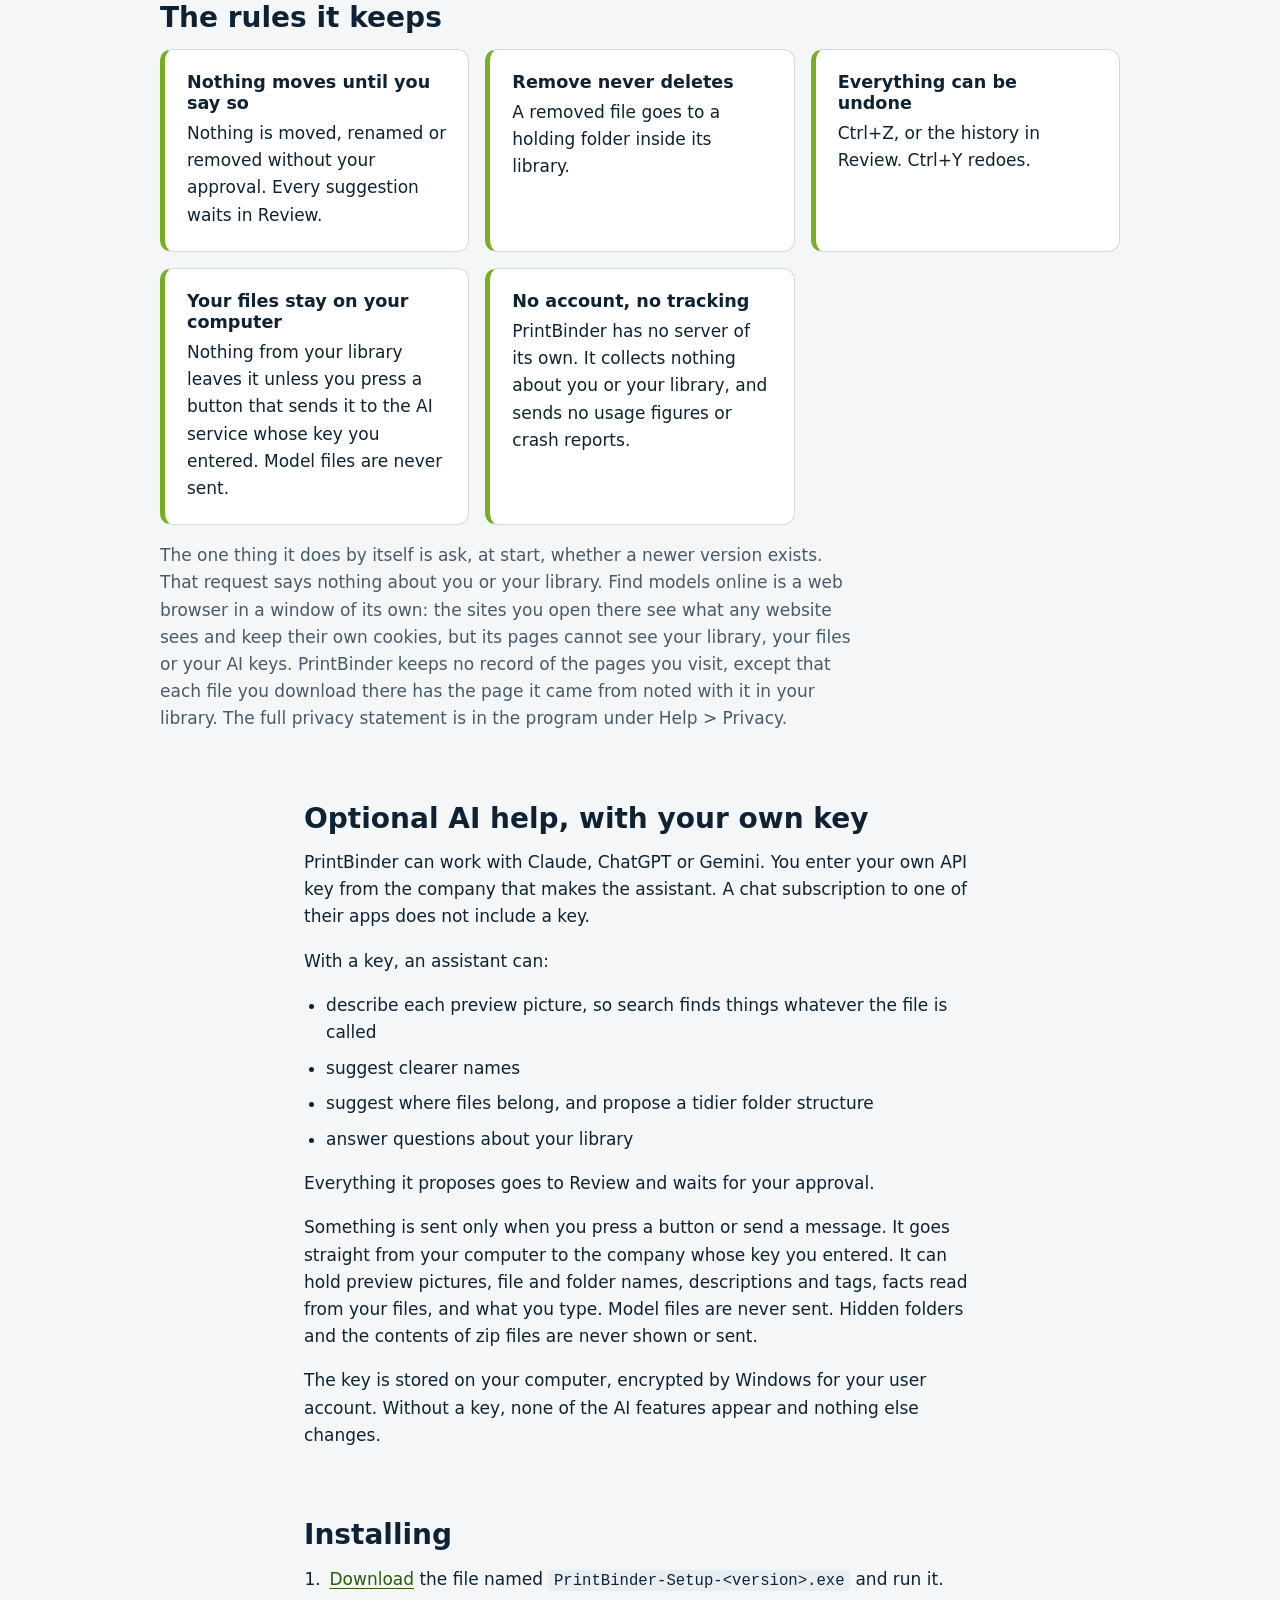
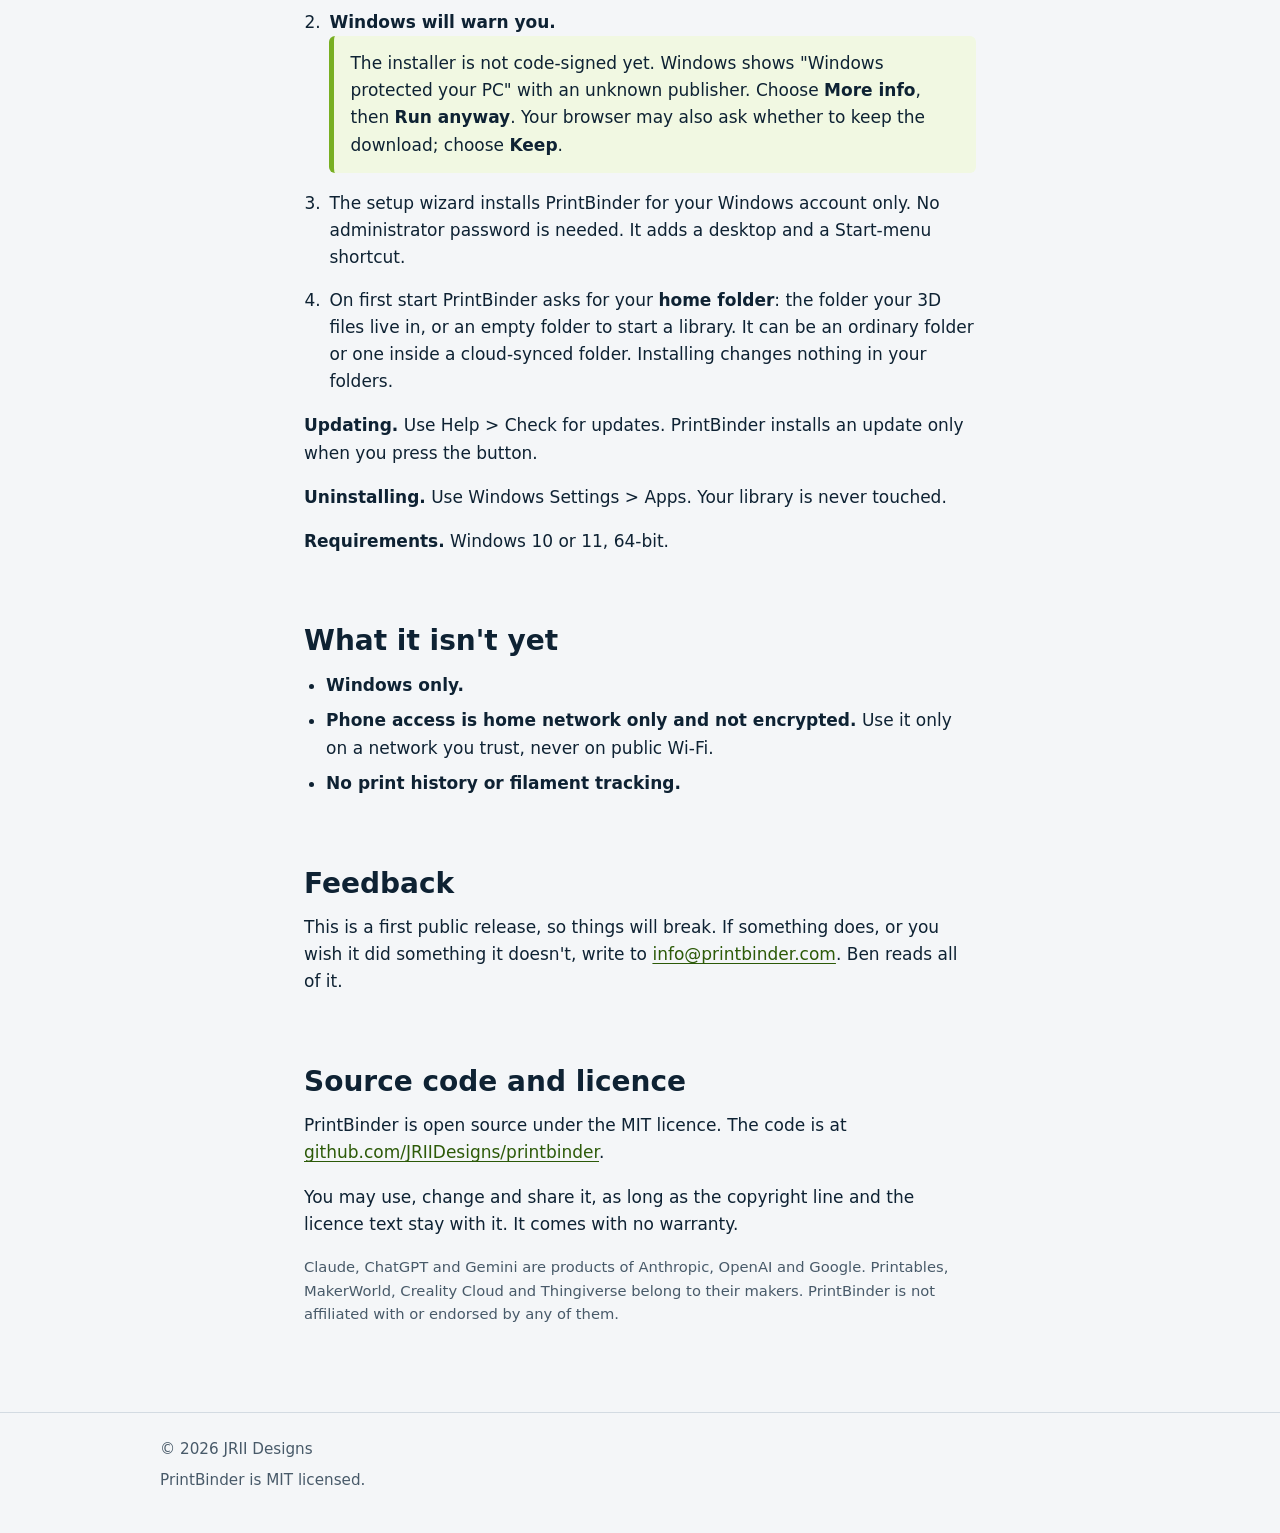
==== commit b470c397: "PrintBinder page: the spotlight says what 2.2.2 added Co-Authored-By: Claude Fable 5.2 <noreply@anth" ====
--- a/printbinder/index.html
+++ b/printbinder/index.html
@@ -4,7 +4,7 @@
 <meta charset="utf-8">
 <meta name="viewport" content="width=device-width, initial-scale=1">
 <title>PrintBinder, by JRII Designs: organise your 3D-printing library</title>
-<meta name="description" content="PrintBinder is a free, open-source Windows program for browsing and organising a 3D-printing library. Nothing is moved, renamed or removed without your approval, and everything can be undone.">
+<meta name="description" content="PrintBinder is a free, open-source Windows program for browsing and organising a 3D-printing library, with a built-in browser for model sites. Nothing is moved, renamed or removed without your approval, and everything can be undone.">
 <link rel="canonical" href="https://jriidesigns.com/printbinder/">
 <meta property="og:type" content="website">
 <meta property="og:site_name" content="JRII Designs">
@@ -68,6 +68,17 @@
           </div>
         </div>
         <video class="clip clip-new" controls muted loop playsinline preload="none" width="1920" height="1080" data-clip="11-find-models" poster="../assets/video/printbinder-11-find-models-light.jpg" aria-label="The Find models window opening a model page on Printables, a download, and the model appearing in the library"><source src="../assets/video/printbinder-11-find-models-light.mp4" type="video/mp4"></video>
+        <div class="newmore">
+          <h3><span class="newbadge">2.2.2</span> And every download remembers where it came from</h3>
+          <ul class="newgrid">
+            <li><strong>A way back.</strong> Open any model you downloaded and <em>Source</em> takes you to its page again.</li>
+            <li><strong>The blanks filled in.</strong> An STL says nothing about itself. PrintBinder notes what its page says: the title, the designer, the description, the tags and the licence.</li>
+            <li><strong>A real name and a folder.</strong> <code>body_v3.stl</code> gets offered the name on its page, and the folder its tags point to. You approve; no AI key needed.</li>
+            <li><strong>It survives the slicer.</strong> Save the model again, or save a project made from it, and it still knows its page.</li>
+            <li><strong>No double downloads.</strong> Land on a page you have already downloaded from and the bar says <em>In your library already</em>.</li>
+            <li><strong>Your usual browser counts too.</strong> New 3D files in your Downloads folder get an offer to move into your library.</li>
+          </ul>
+        </div>
       </div>
     </div>
   </section>
@@ -163,7 +174,7 @@
         </li>
         <li class="card">
           <h3>Find models online</h3>
-          <p>A window for model sites: Printables, MakerWorld, Creality Cloud, Thingiverse, or any site you type in and save. A model you download there lands in your library's unsorted folder, ready for Review. Nothing downloaded is opened or run.</p>
+          <p>A window for model sites: Printables, MakerWorld, Creality Cloud, Thingiverse, or any site you type in and save. A model you download there lands in your library's unsorted folder, ready for Review, and remembers the page it came from: its title, designer, tags and licence fill in what the file does not say. Nothing downloaded is opened or run.</p>
         </li>
         <li class="card">
           <h3>USB drives</h3>
@@ -210,7 +221,7 @@
           <p>PrintBinder has no server of its own. It collects nothing about you or your library, and sends no usage figures or crash reports.</p>
         </li>
       </ul>
-      <p class="prose muted">The one thing it does by itself is ask, at start, whether a newer version exists. That request says nothing about you or your library. Find models online is a web browser in a window of its own: the sites you open there see what any website sees and keep their own cookies, but its pages cannot see your library, your files or your AI keys. The full privacy statement is in the program under Help &gt; Privacy.</p>
+      <p class="prose muted">The one thing it does by itself is ask, at start, whether a newer version exists. That request says nothing about you or your library. Find models online is a web browser in a window of its own: the sites you open there see what any website sees and keep their own cookies, but its pages cannot see your library, your files or your AI keys. PrintBinder keeps no record of the pages you visit, except that each file you download there has the page it came from noted with it in your library. The full privacy statement is in the program under Help &gt; Privacy.</p>
     </div>
   </section>
 
--- a/assets/site.css
+++ b/assets/site.css
@@ -347,3 +347,13 @@
 .newhint { color: #c3d0da; font-size: 0.9rem; }
 video.clip-new { border-color: rgba(255, 255, 255, 0.18); box-shadow: 0 10px 30px rgba(0, 0, 0, 0.35); }
 @media (max-width: 56rem) { .newcard { grid-template-columns: 1fr; padding: 20px; gap: 20px; } }
+
+/* what the newest version added, under the spotlight */
+.newmore { grid-column: 1 / -1; border-top: 1px solid rgba(255, 255, 255, 0.16); padding-top: 22px; }
+.newmore h3 { display: flex; align-items: center; flex-wrap: wrap; gap: 0.6em; font-size: 1.2rem; margin: 0 0 0.9em; }
+.newmore .newbadge { animation: none; font-size: 0.78rem; letter-spacing: 0.04em; }
+.newgrid { list-style: none; margin: 0; padding: 0; display: grid; grid-template-columns: repeat(auto-fit, minmax(min(100%, 16.5rem), 1fr)); gap: 12px; }
+.newgrid li { margin: 0; padding: 14px 16px; border-radius: 12px; background: rgba(255, 255, 255, 0.06); border: 1px solid rgba(255, 255, 255, 0.12); color: #dfe8ee; font-size: 0.95rem; line-height: 1.5; }
+.newgrid strong { display: block; color: #ffffff; margin-bottom: 0.2em; }
+.newgrid em { font-style: normal; font-weight: 700; color: var(--green); }
+.newgrid code { background: rgba(255, 255, 255, 0.12); color: #ffffff; }
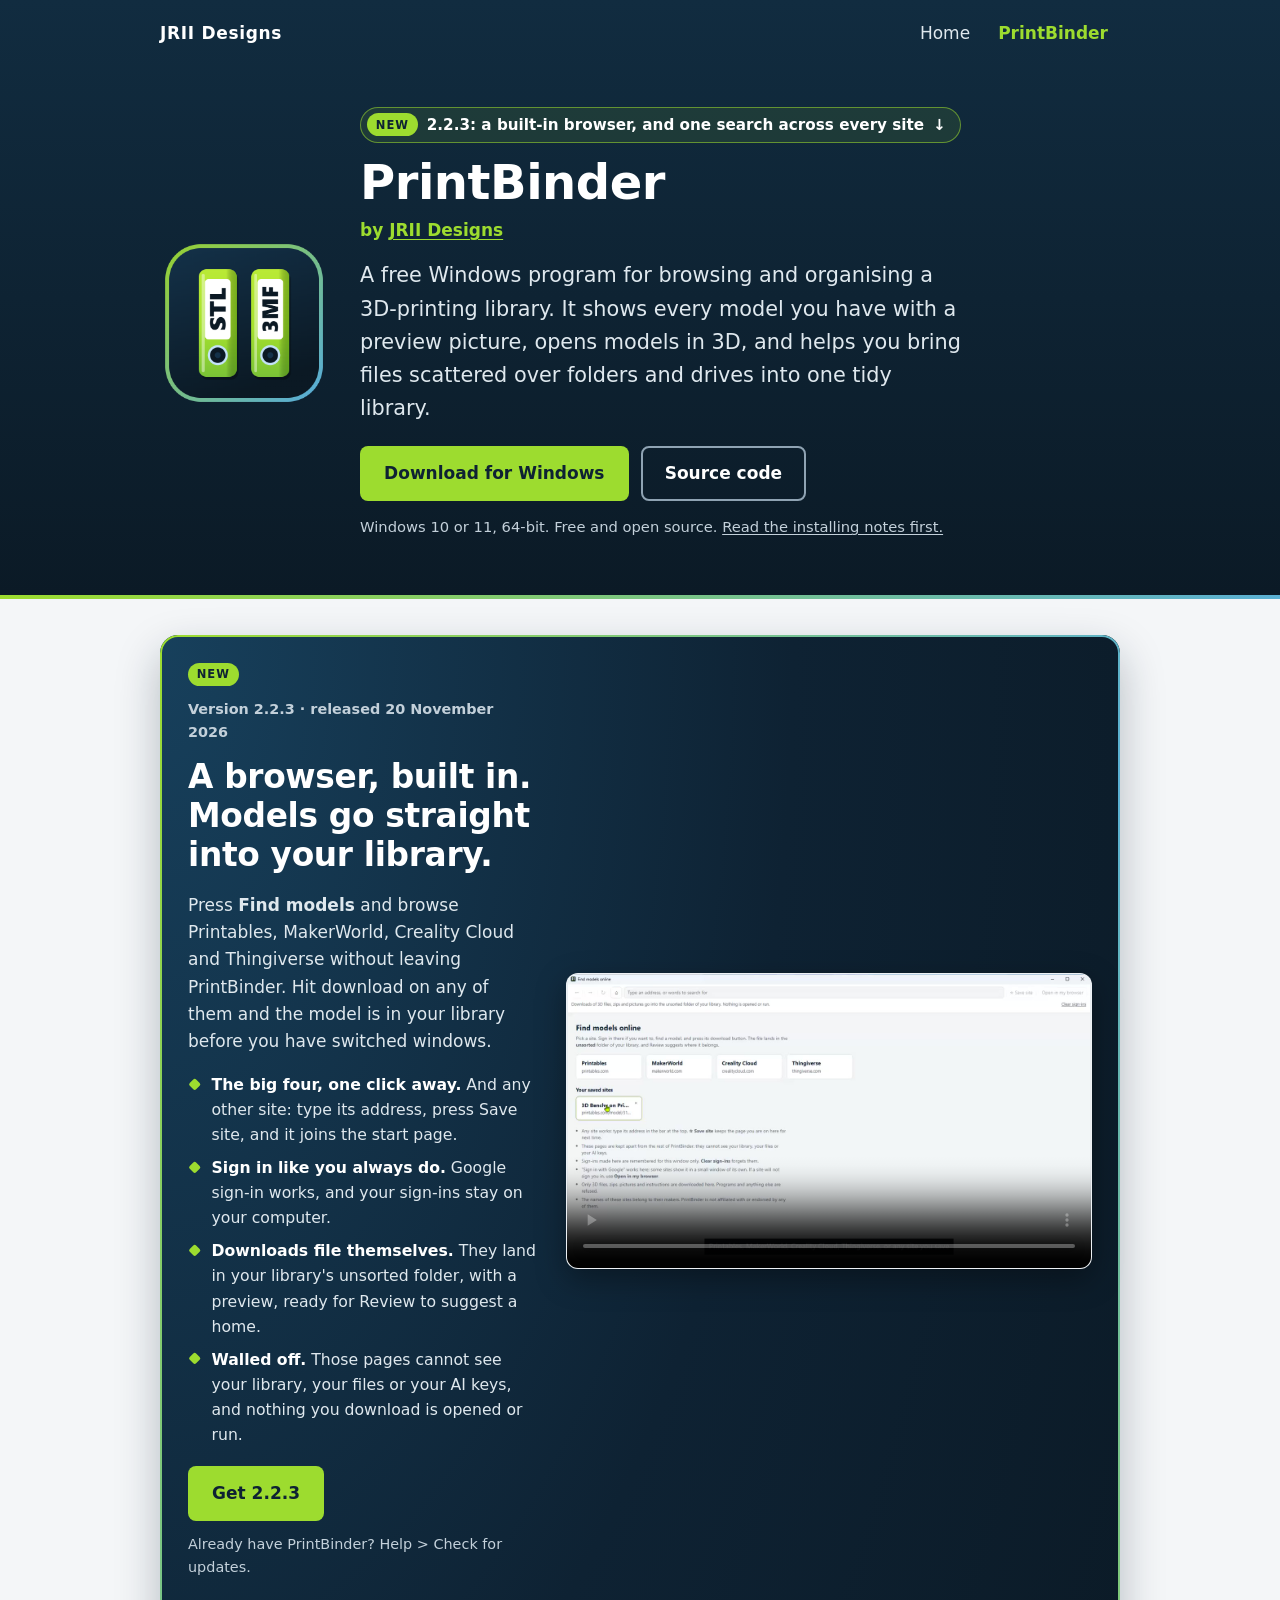
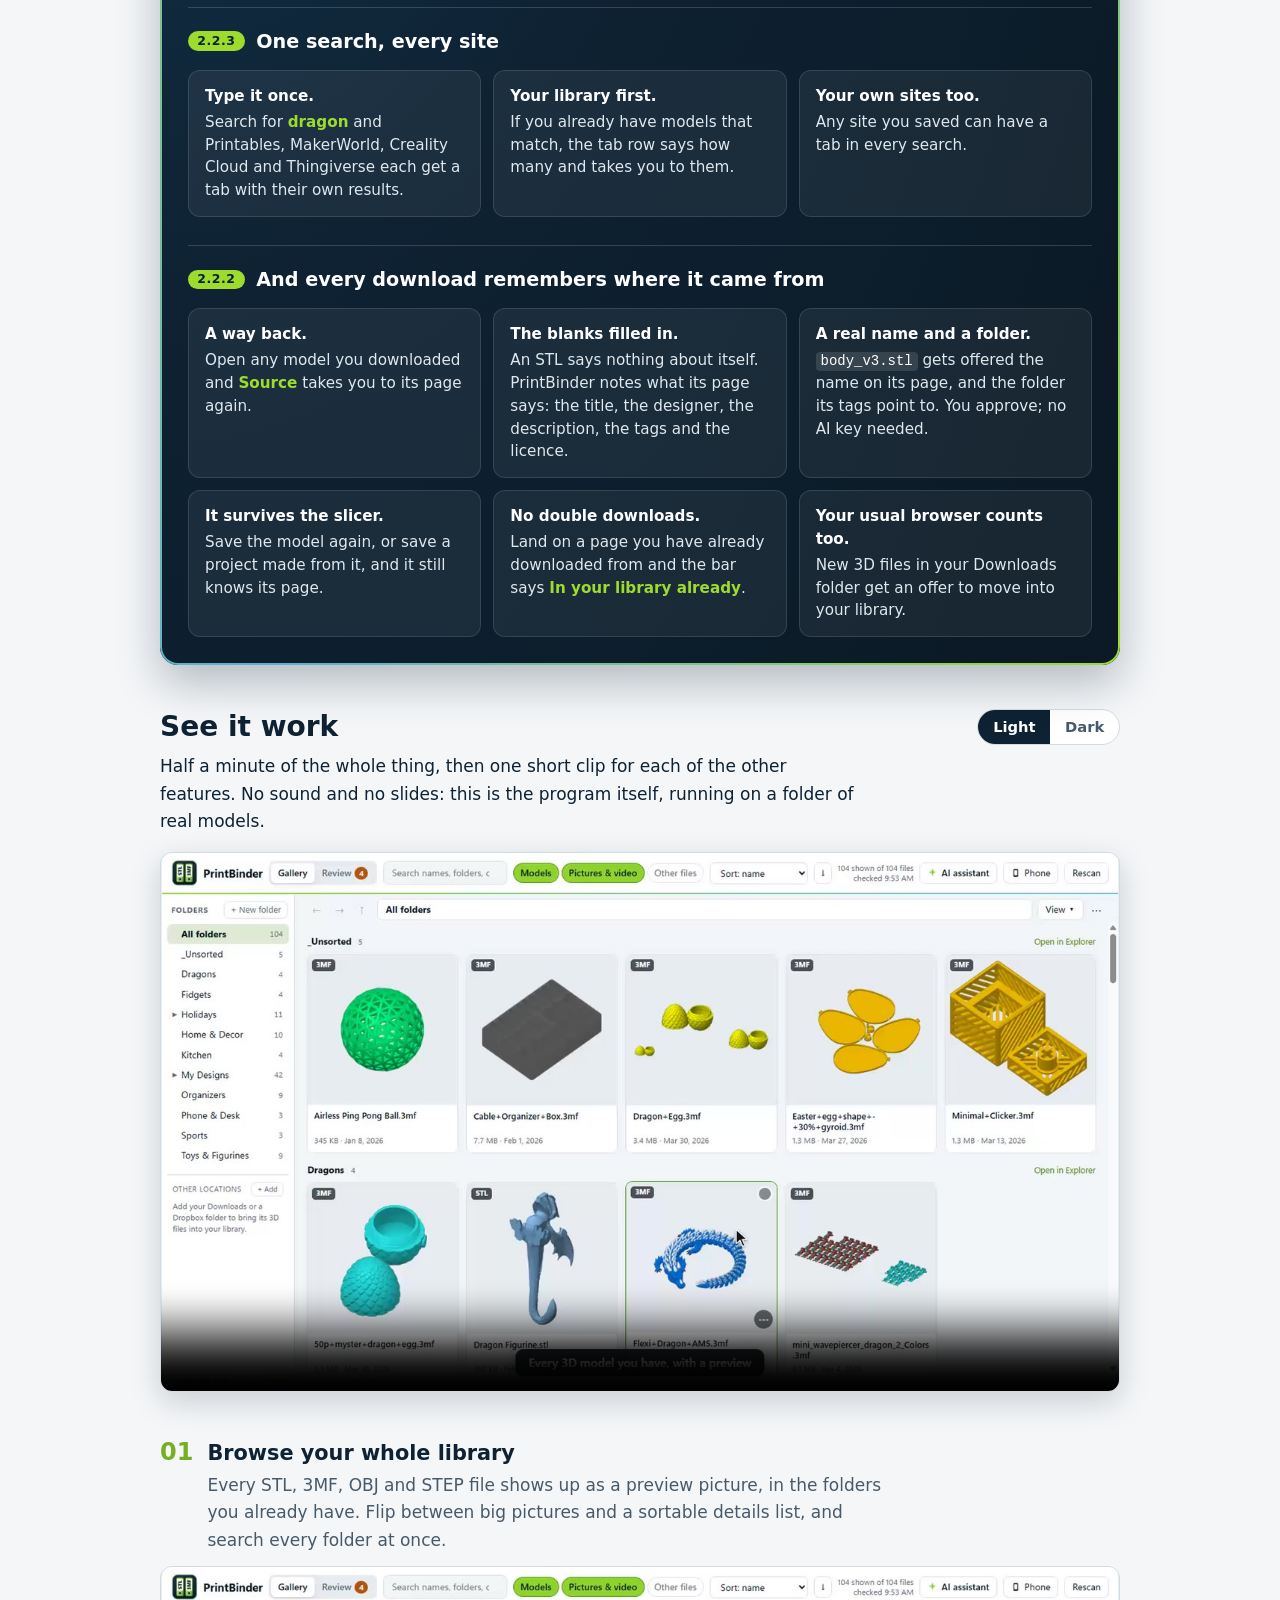
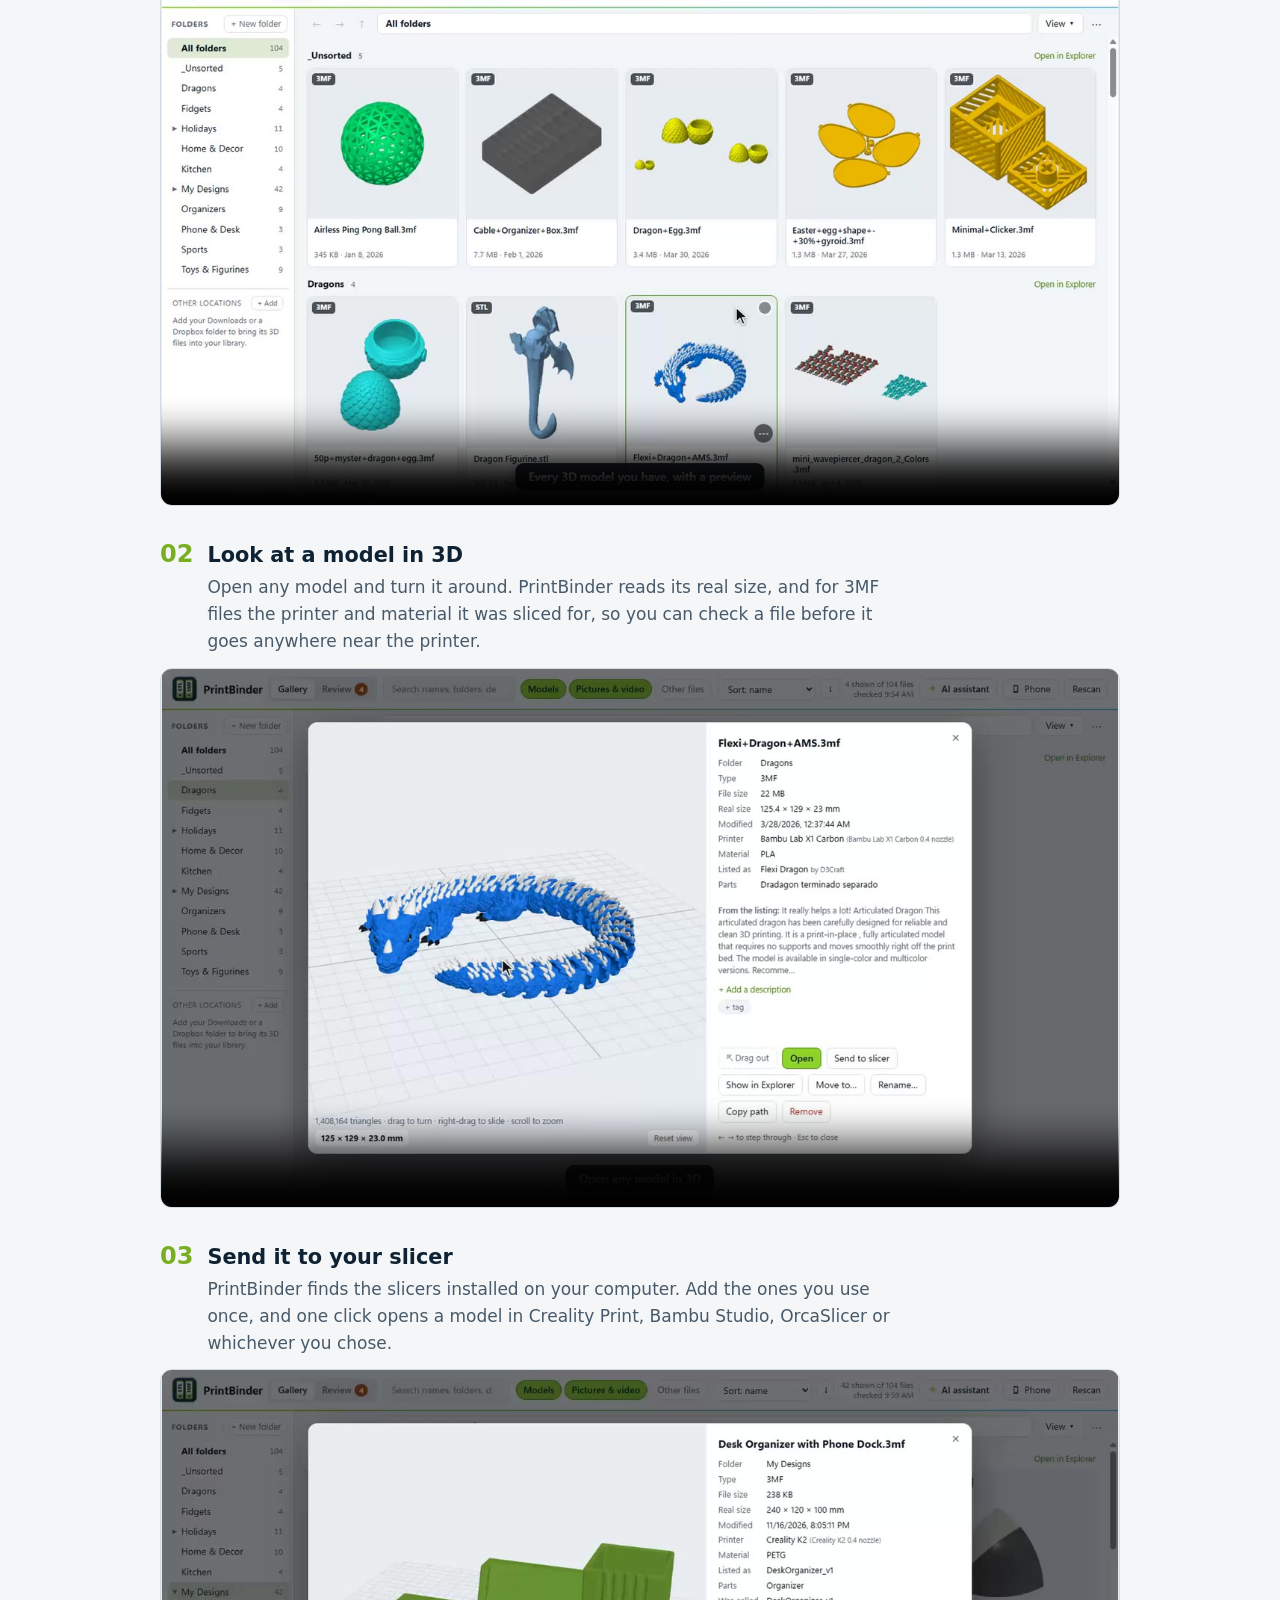
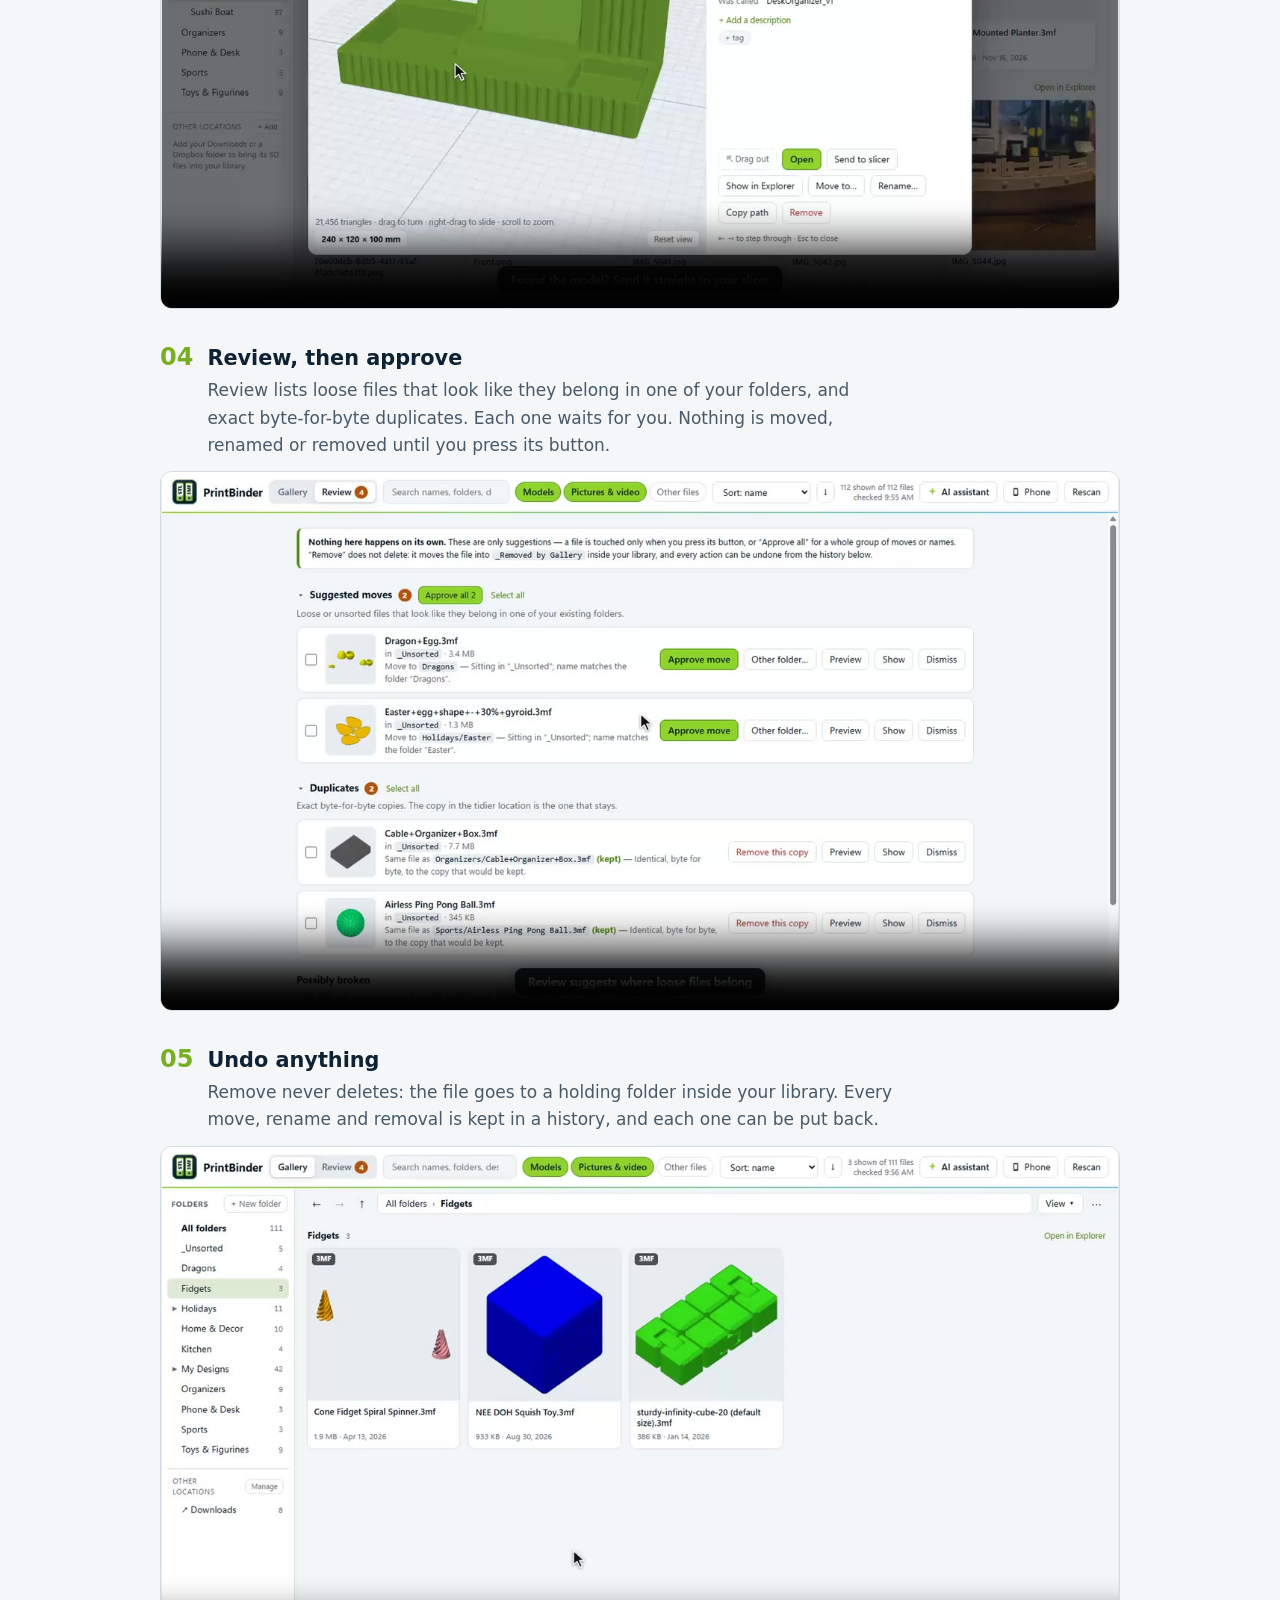
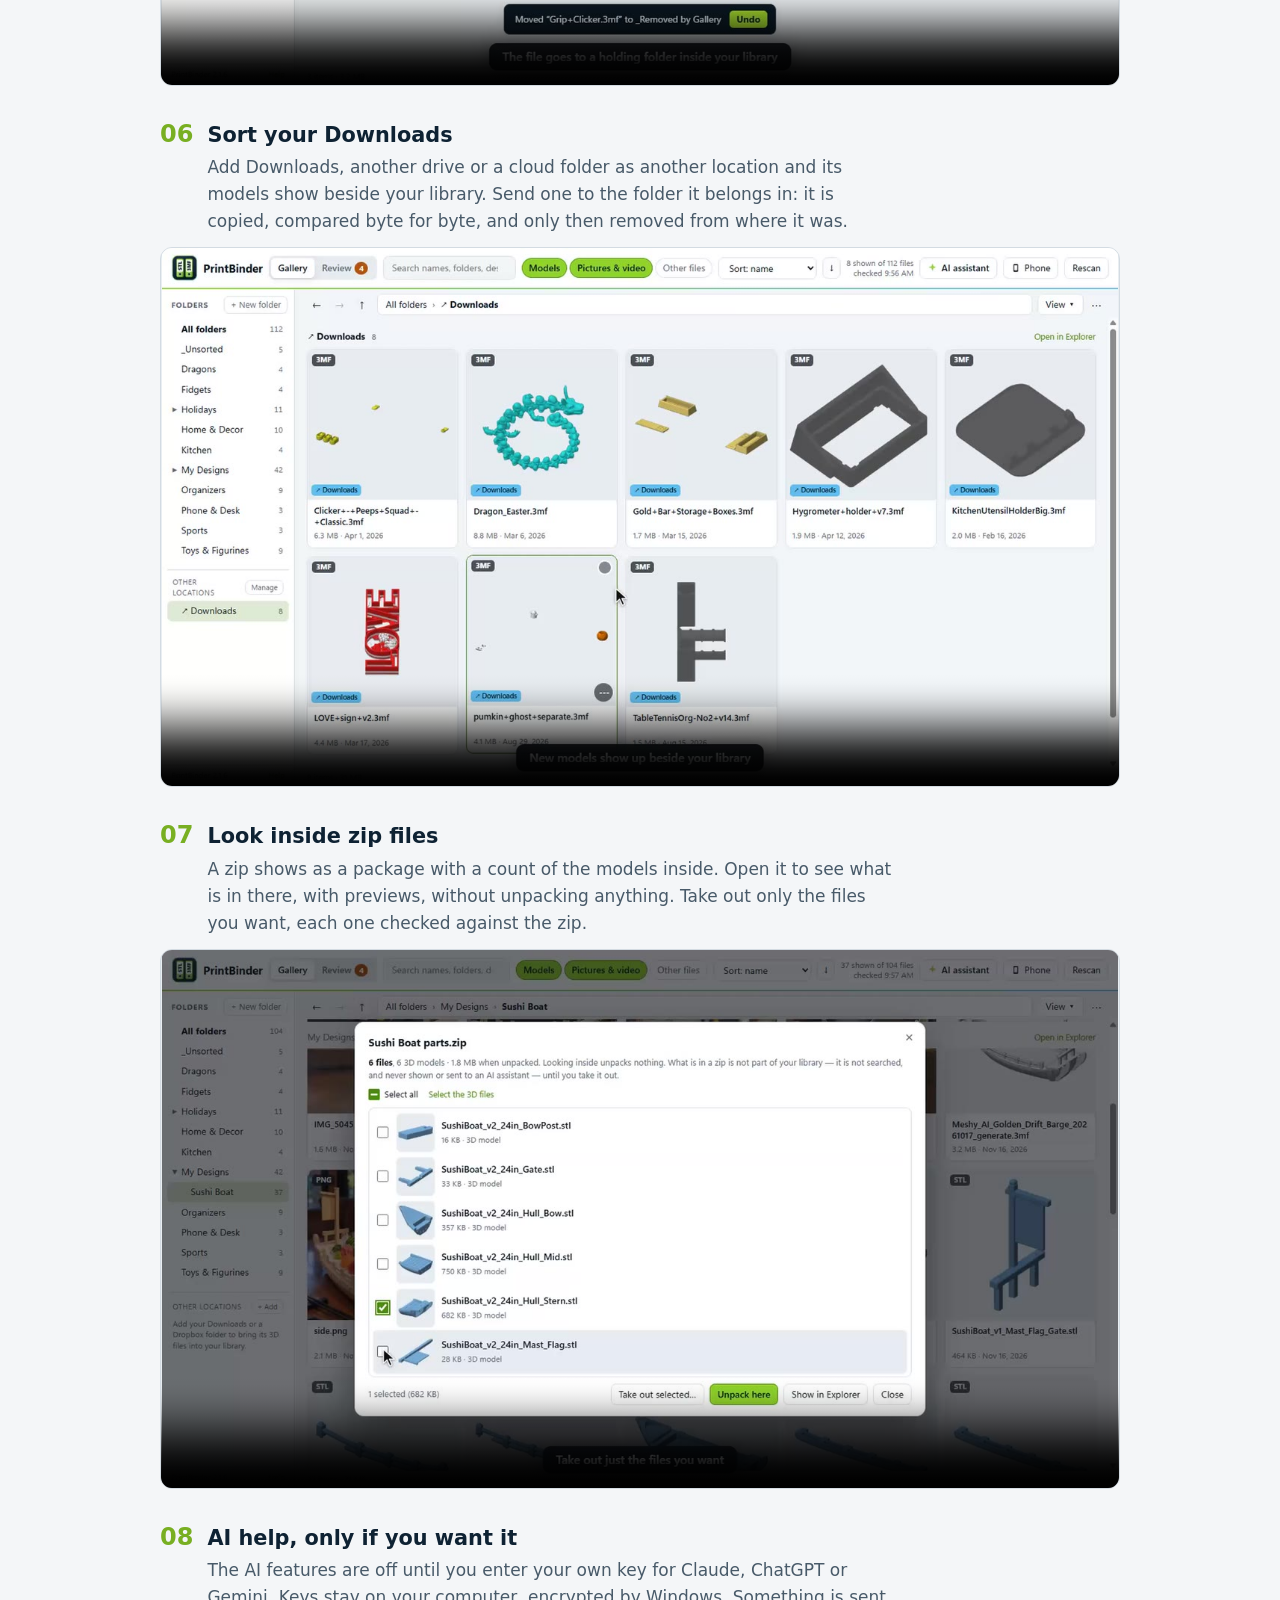
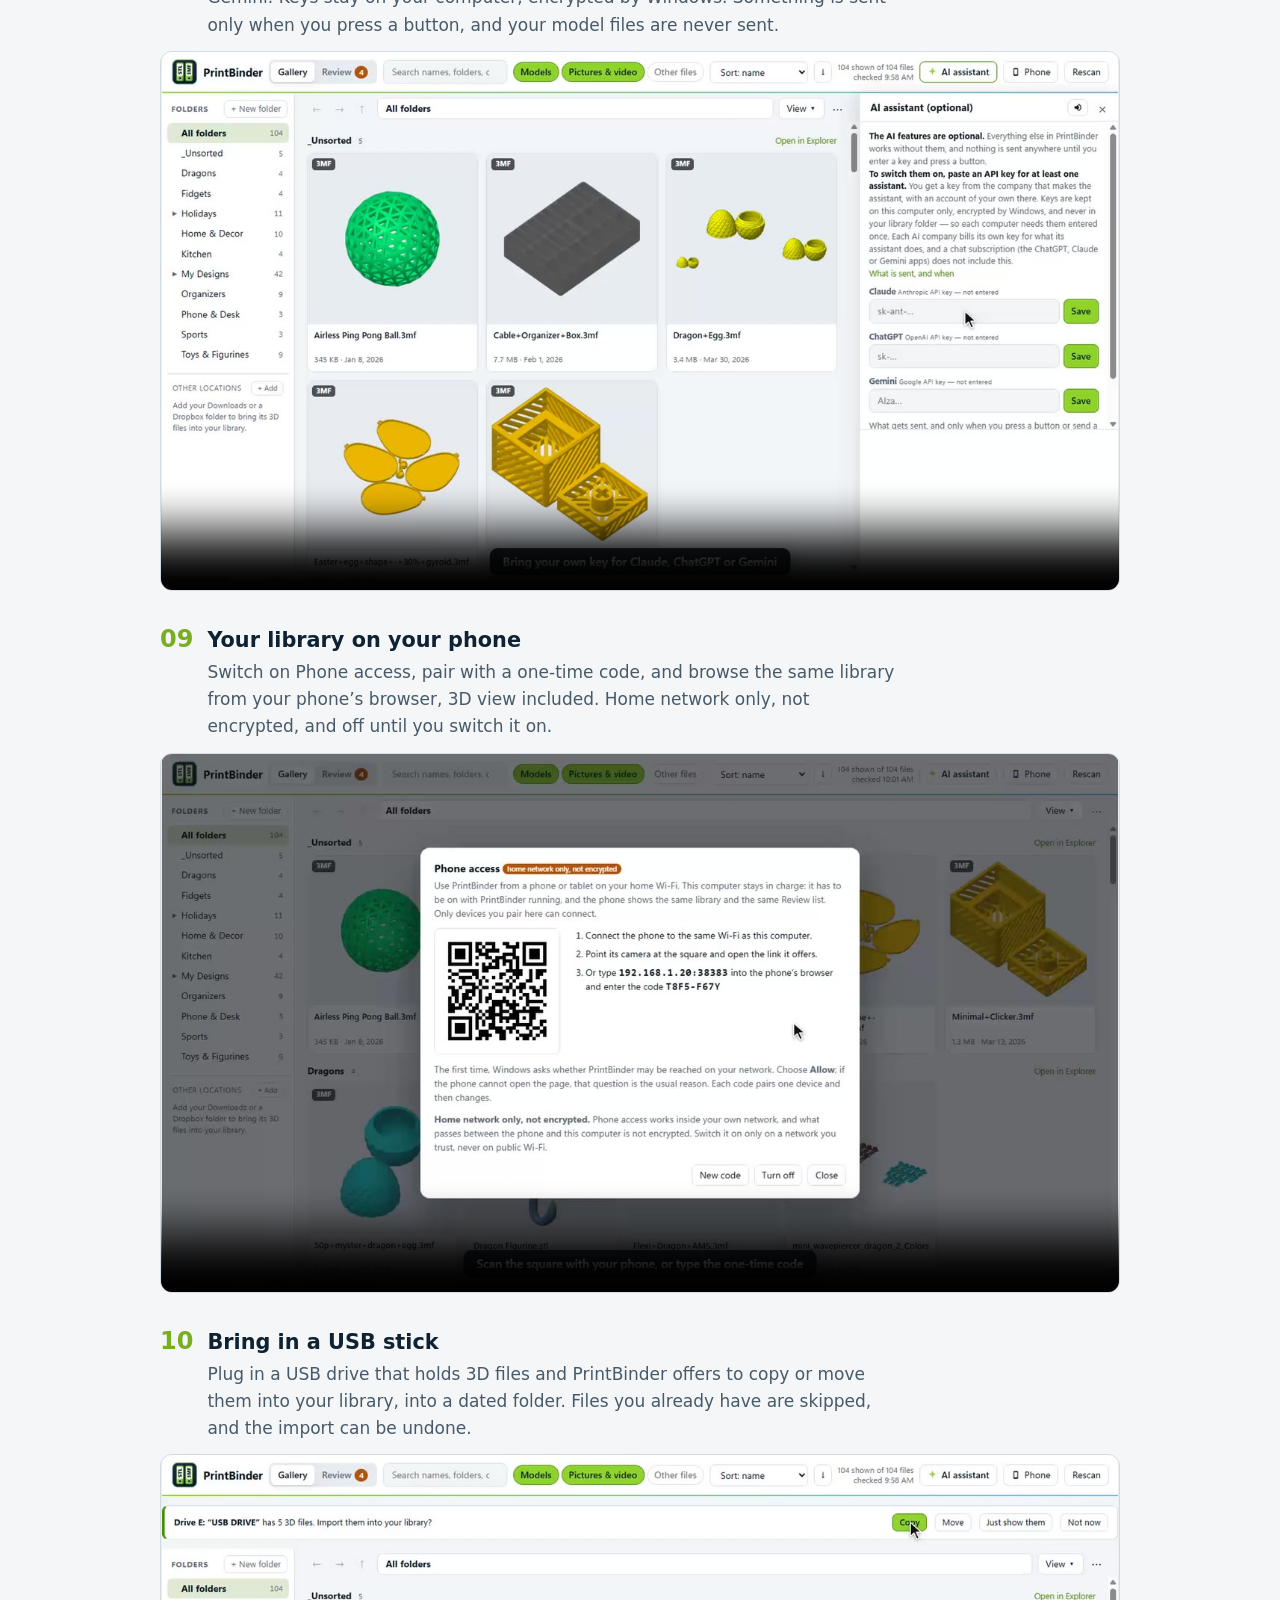
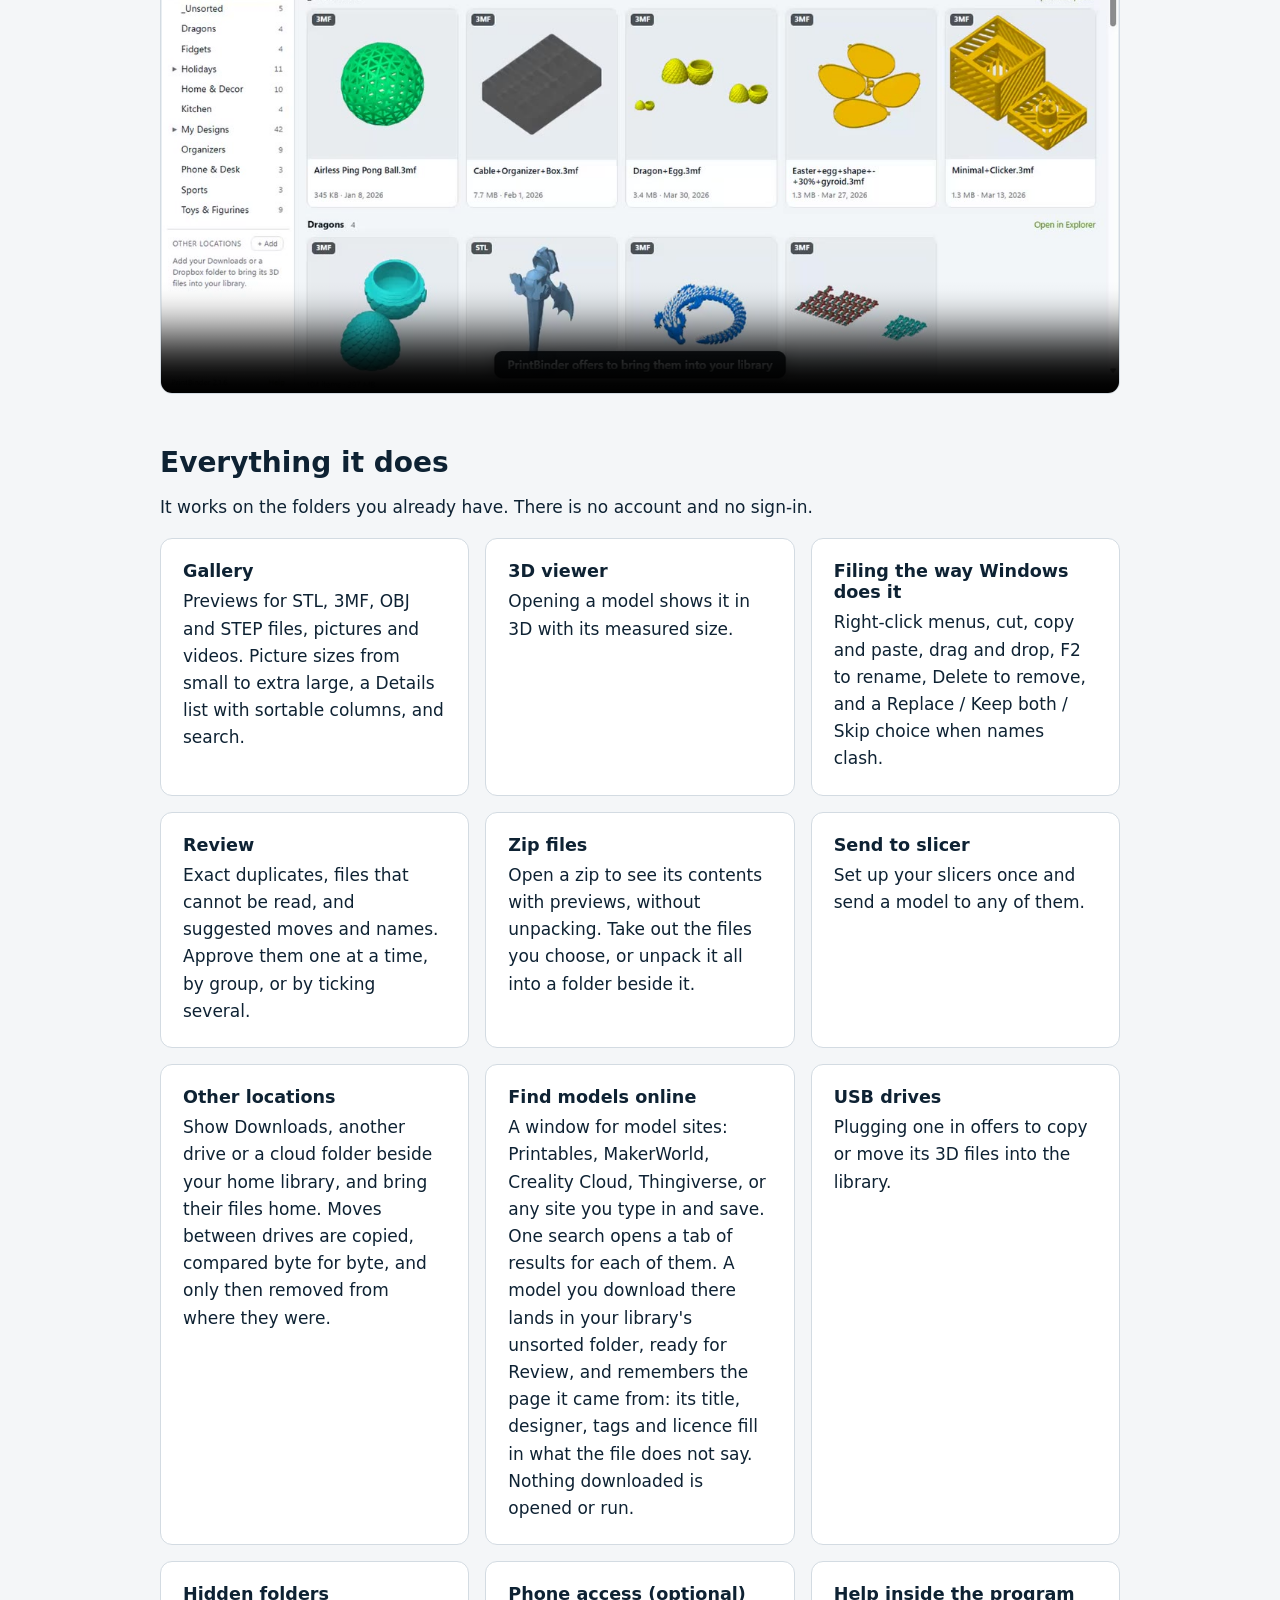
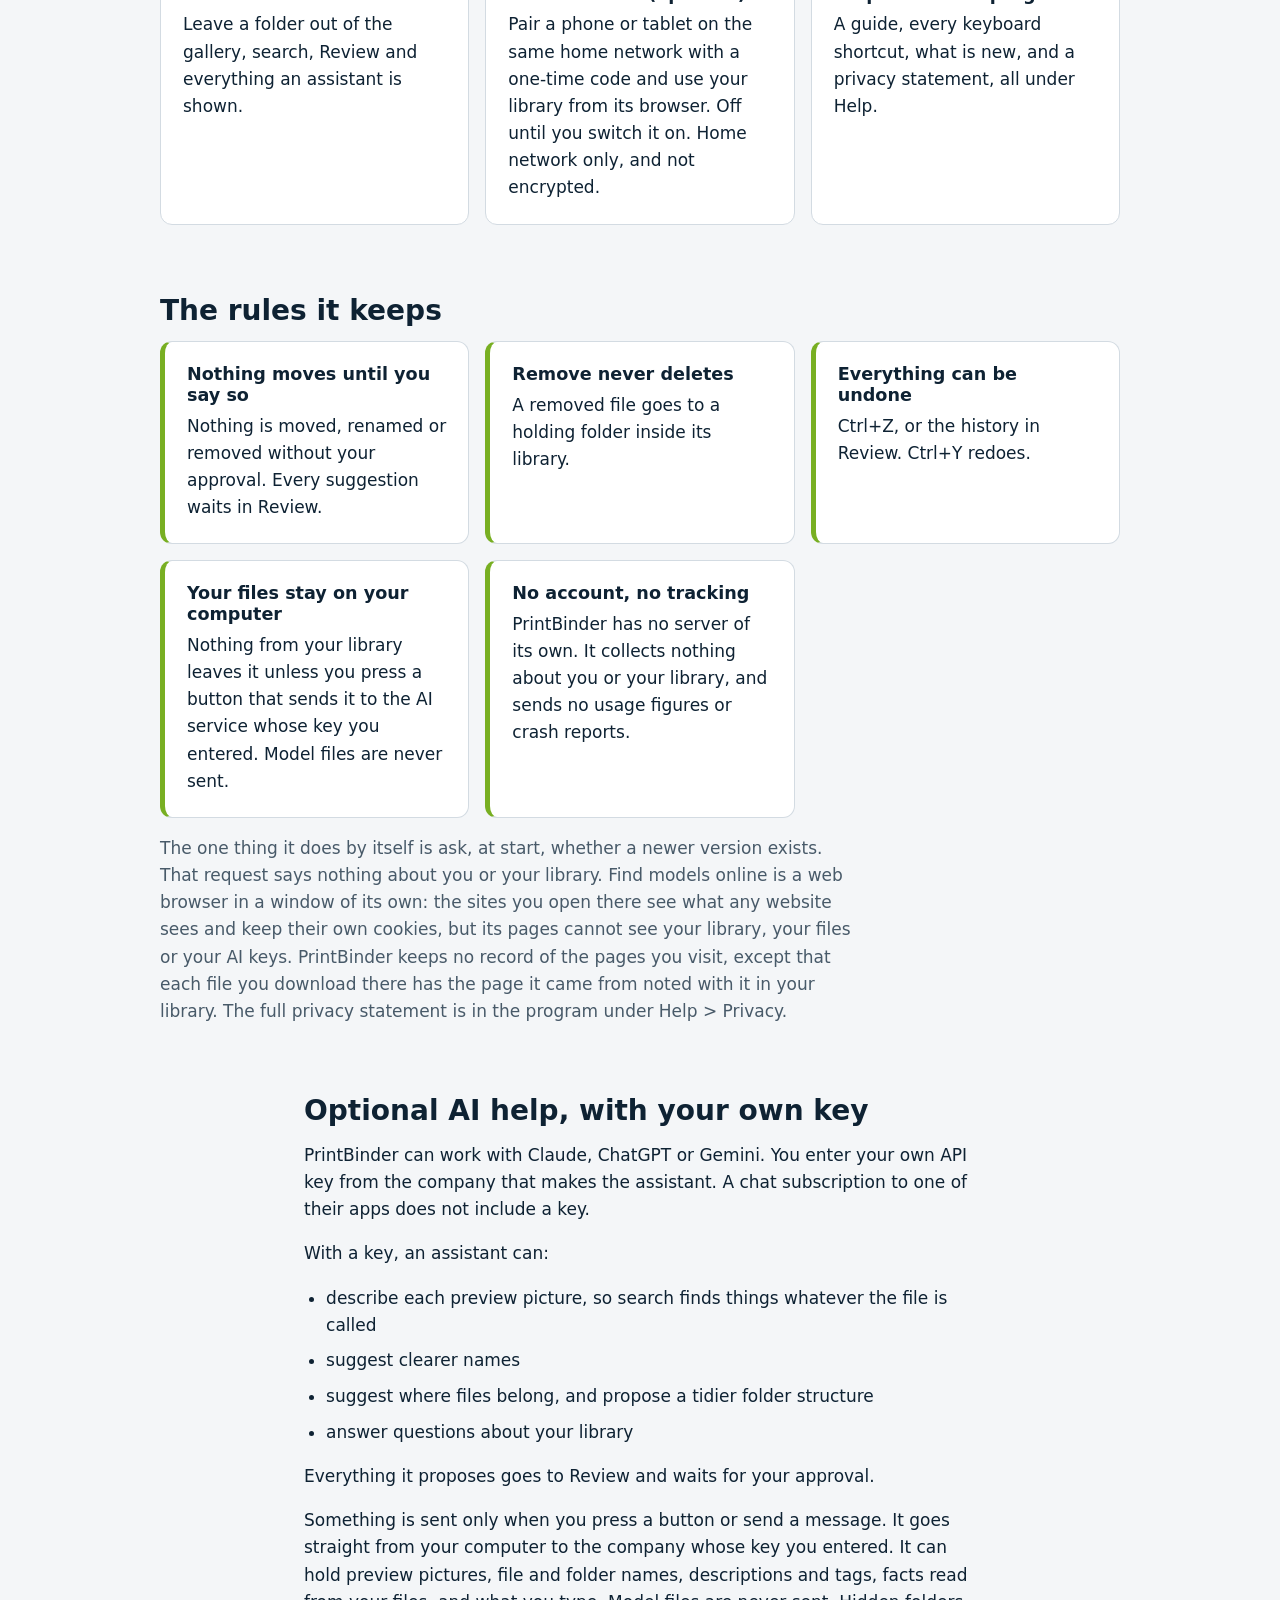
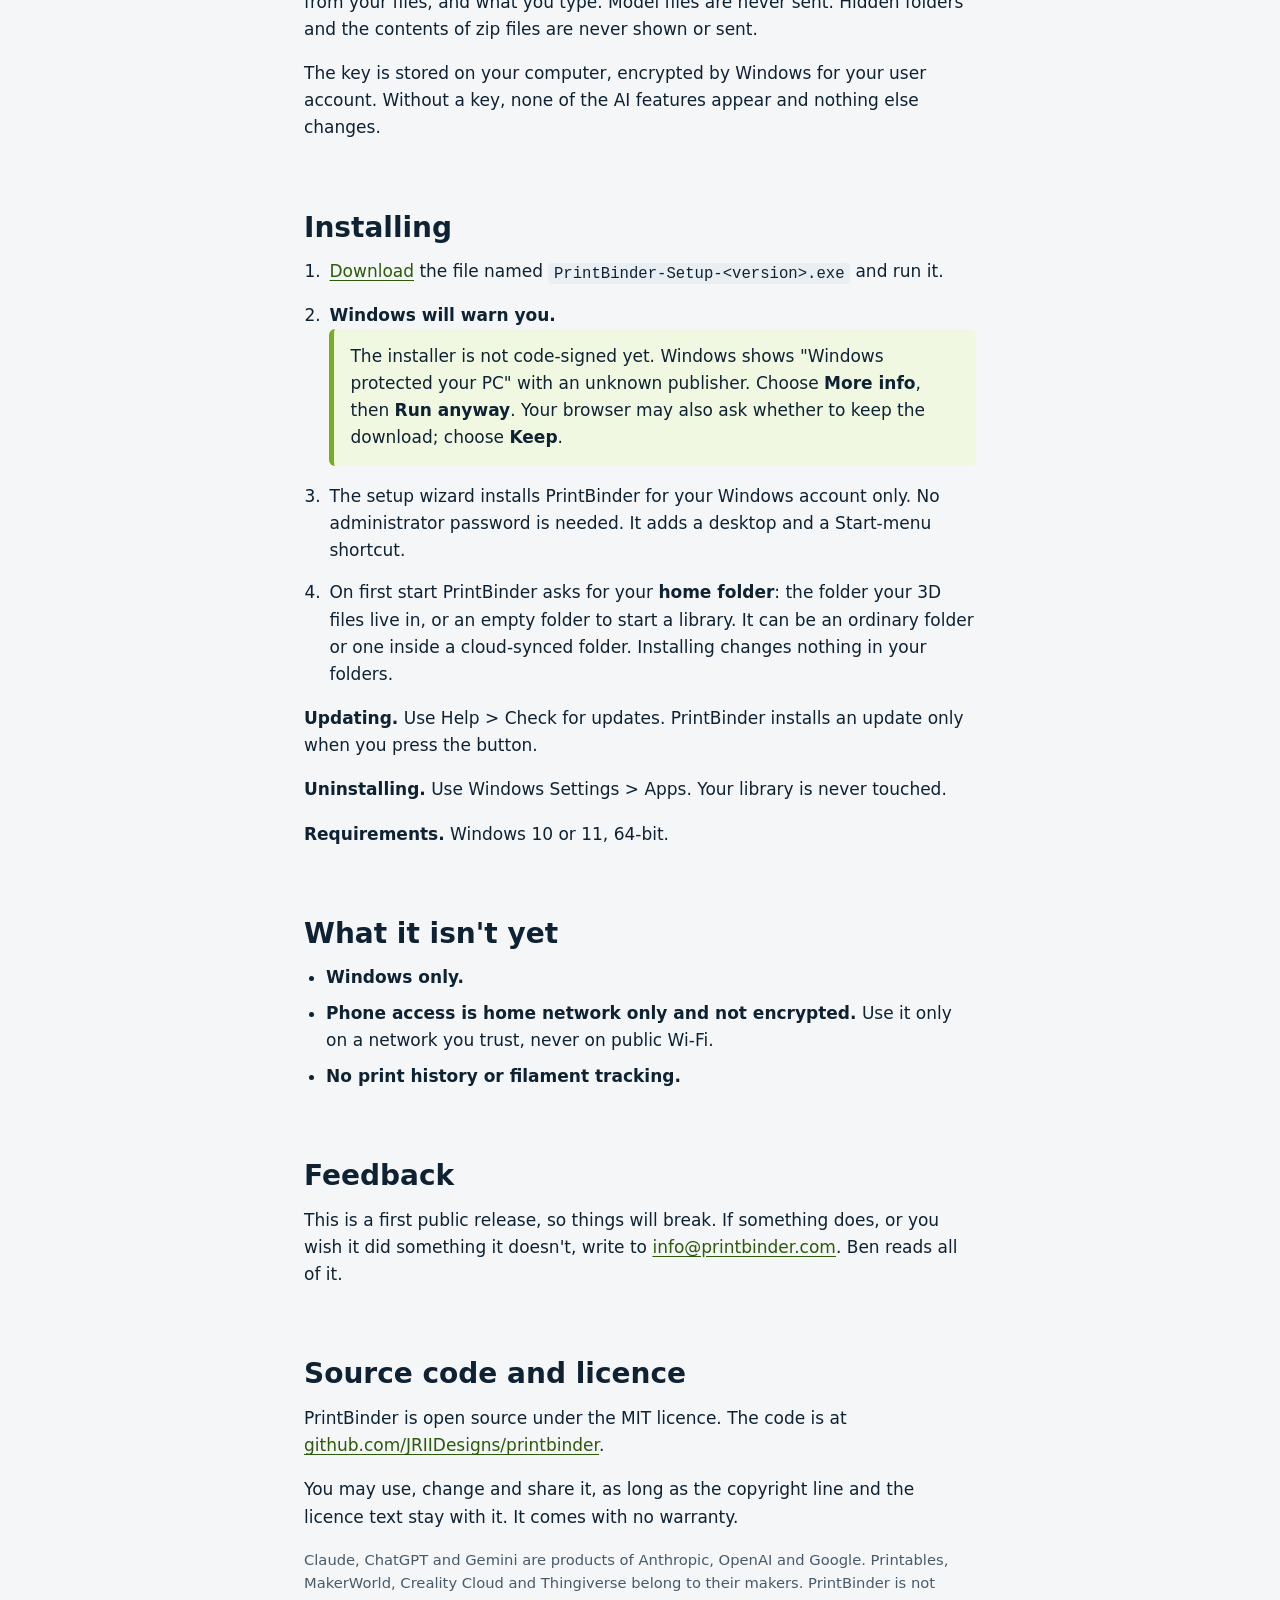
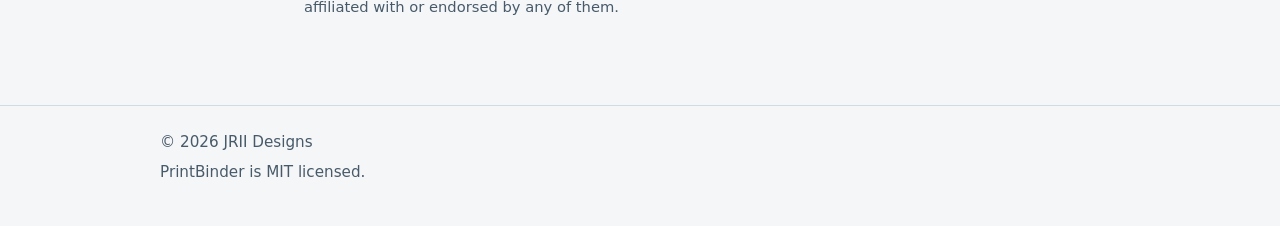
==== commit 7a4d455c: "PrintBinder page: the highlighted version is 2.2.3, with what it added Co-Authored-By: Claude Fable " ====
--- a/printbinder/index.html
+++ b/printbinder/index.html
@@ -33,7 +33,7 @@
   <div class="wrap hero hero-app">
     <img src="../assets/printbinder-icon.png" width="256" height="256" alt="PrintBinder icon: two green binders on navy">
     <div>
-      <p class="newpill"><a href="#new"><span class="newbadge">New</span> 2.2.2: a built-in browser for model sites <span aria-hidden="true">&darr;</span></a></p>
+      <p class="newpill"><a href="#new"><span class="newbadge">New</span> 2.2.3: a built-in browser, and one search across every site <span aria-hidden="true">&darr;</span></a></p>
       <h1>PrintBinder</h1>
       <p class="byline">by <a href="../index.html">JRII Designs</a></p>
       <p class="lead">A free Windows program for browsing and organising a 3D-printing library. It shows every model you have with a preview picture, opens models in 3D, and helps you bring files scattered over folders and drives into one tidy library.</p>
@@ -53,7 +53,7 @@
     <div class="wrap">
       <div class="newcard">
         <div class="newtext">
-          <p class="newline"><span class="newbadge">New</span><span class="newver">Version 2.2.2 &middot; released 18 November 2026</span></p>
+          <p class="newline"><span class="newbadge">New</span><span class="newver">Version 2.2.3 &middot; released 20 November 2026</span></p>
           <h2 id="newh">A browser, built in. Models go straight into your library.</h2>
           <p class="newlead">Press <strong>Find models</strong> and browse Printables, MakerWorld, Creality Cloud and Thingiverse without leaving PrintBinder. Hit download on any of them and the model is in your library before you have switched windows.</p>
           <ul class="newlist">
@@ -63,11 +63,19 @@
             <li><strong>Walled off.</strong> Those pages cannot see your library, your files or your AI keys, and nothing you download is opened or run.</li>
           </ul>
           <div class="actions">
-            <a class="btn btn-primary" href="https://github.com/JRIIDesigns/printbinder/releases/latest">Get 2.2.2</a>
+            <a class="btn btn-primary" href="https://github.com/JRIIDesigns/printbinder/releases/latest">Get 2.2.3</a>
             <span class="newhint">Already have PrintBinder? Help &gt; Check for updates.</span>
           </div>
         </div>
         <video class="clip clip-new" controls muted loop playsinline preload="none" width="1920" height="1080" data-clip="11-find-models" poster="../assets/video/printbinder-11-find-models-light.jpg" aria-label="The Find models window opening a model page on Printables, a download, and the model appearing in the library"><source src="../assets/video/printbinder-11-find-models-light.mp4" type="video/mp4"></video>
+        <div class="newmore" id="new223">
+          <h3><span class="newbadge">2.2.3</span> One search, every site</h3>
+          <ul class="newgrid">
+            <li><strong>Type it once.</strong> Search for <em>dragon</em> and Printables, MakerWorld, Creality Cloud and Thingiverse each get a tab with their own results.</li>
+            <li><strong>Your library first.</strong> If you already have models that match, the tab row says how many and takes you to them.</li>
+            <li><strong>Your own sites too.</strong> Any site you saved can have a tab in every search.</li>
+          </ul>
+        </div>
         <div class="newmore">
           <h3><span class="newbadge">2.2.2</span> And every download remembers where it came from</h3>
           <ul class="newgrid">
@@ -174,7 +182,7 @@
         </li>
         <li class="card">
           <h3>Find models online</h3>
-          <p>A window for model sites: Printables, MakerWorld, Creality Cloud, Thingiverse, or any site you type in and save. A model you download there lands in your library's unsorted folder, ready for Review, and remembers the page it came from: its title, designer, tags and licence fill in what the file does not say. Nothing downloaded is opened or run.</p>
+          <p>A window for model sites: Printables, MakerWorld, Creality Cloud, Thingiverse, or any site you type in and save. One search opens a tab of results for each of them. A model you download there lands in your library's unsorted folder, ready for Review, and remembers the page it came from: its title, designer, tags and licence fill in what the file does not say. Nothing downloaded is opened or run.</p>
         </li>
         <li class="card">
           <h3>USB drives</h3>
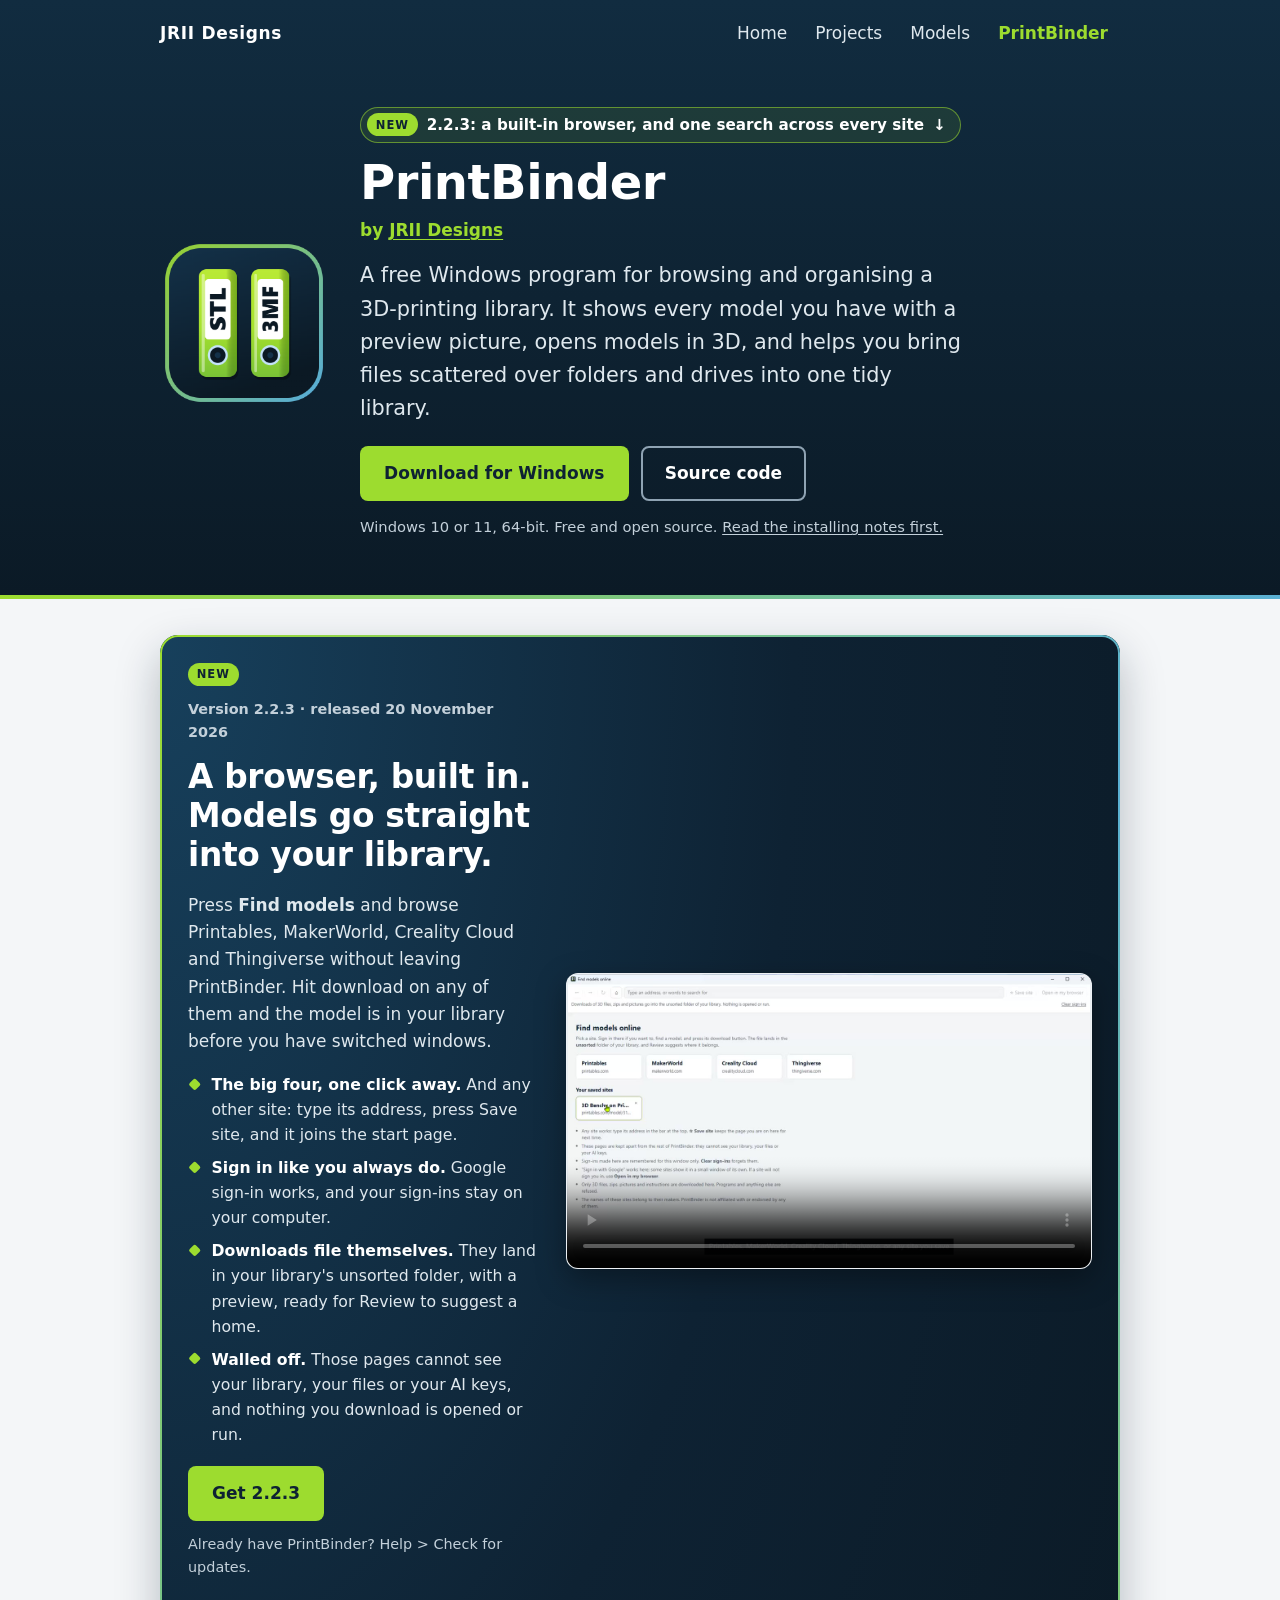
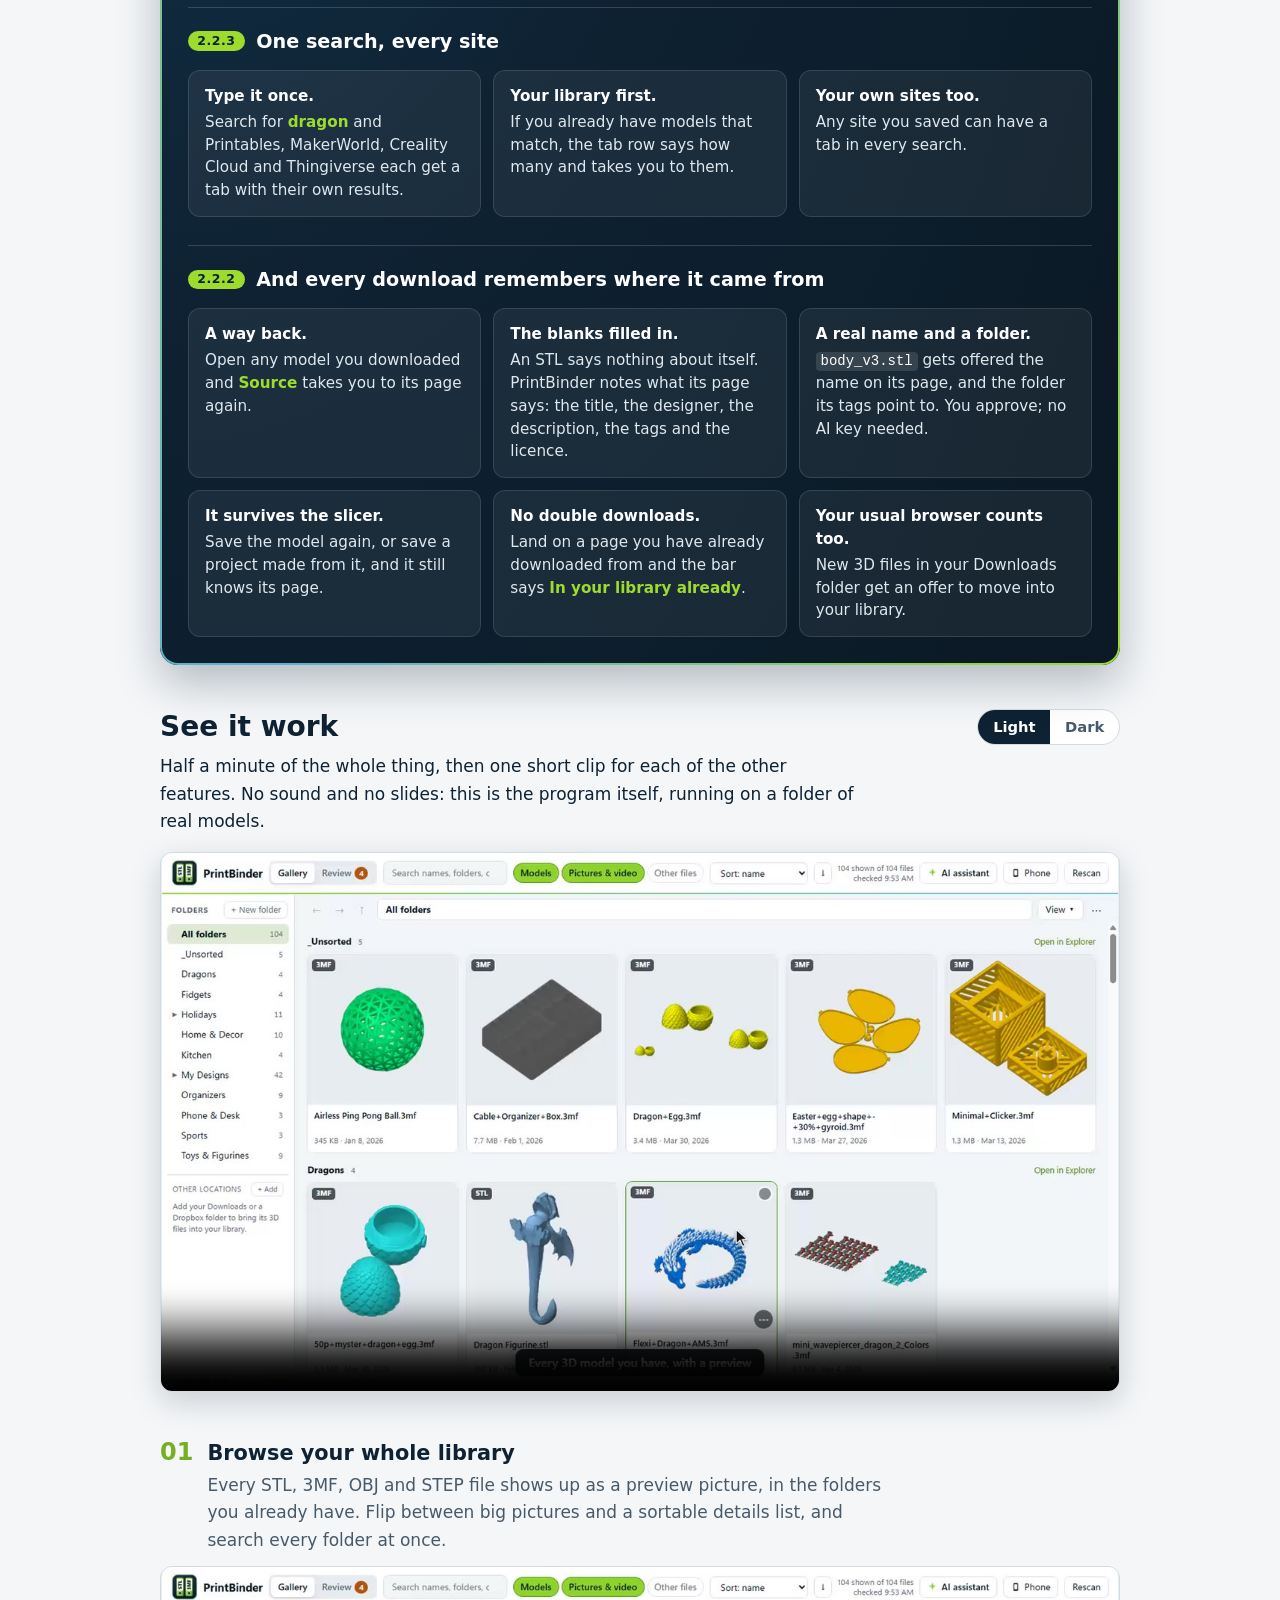
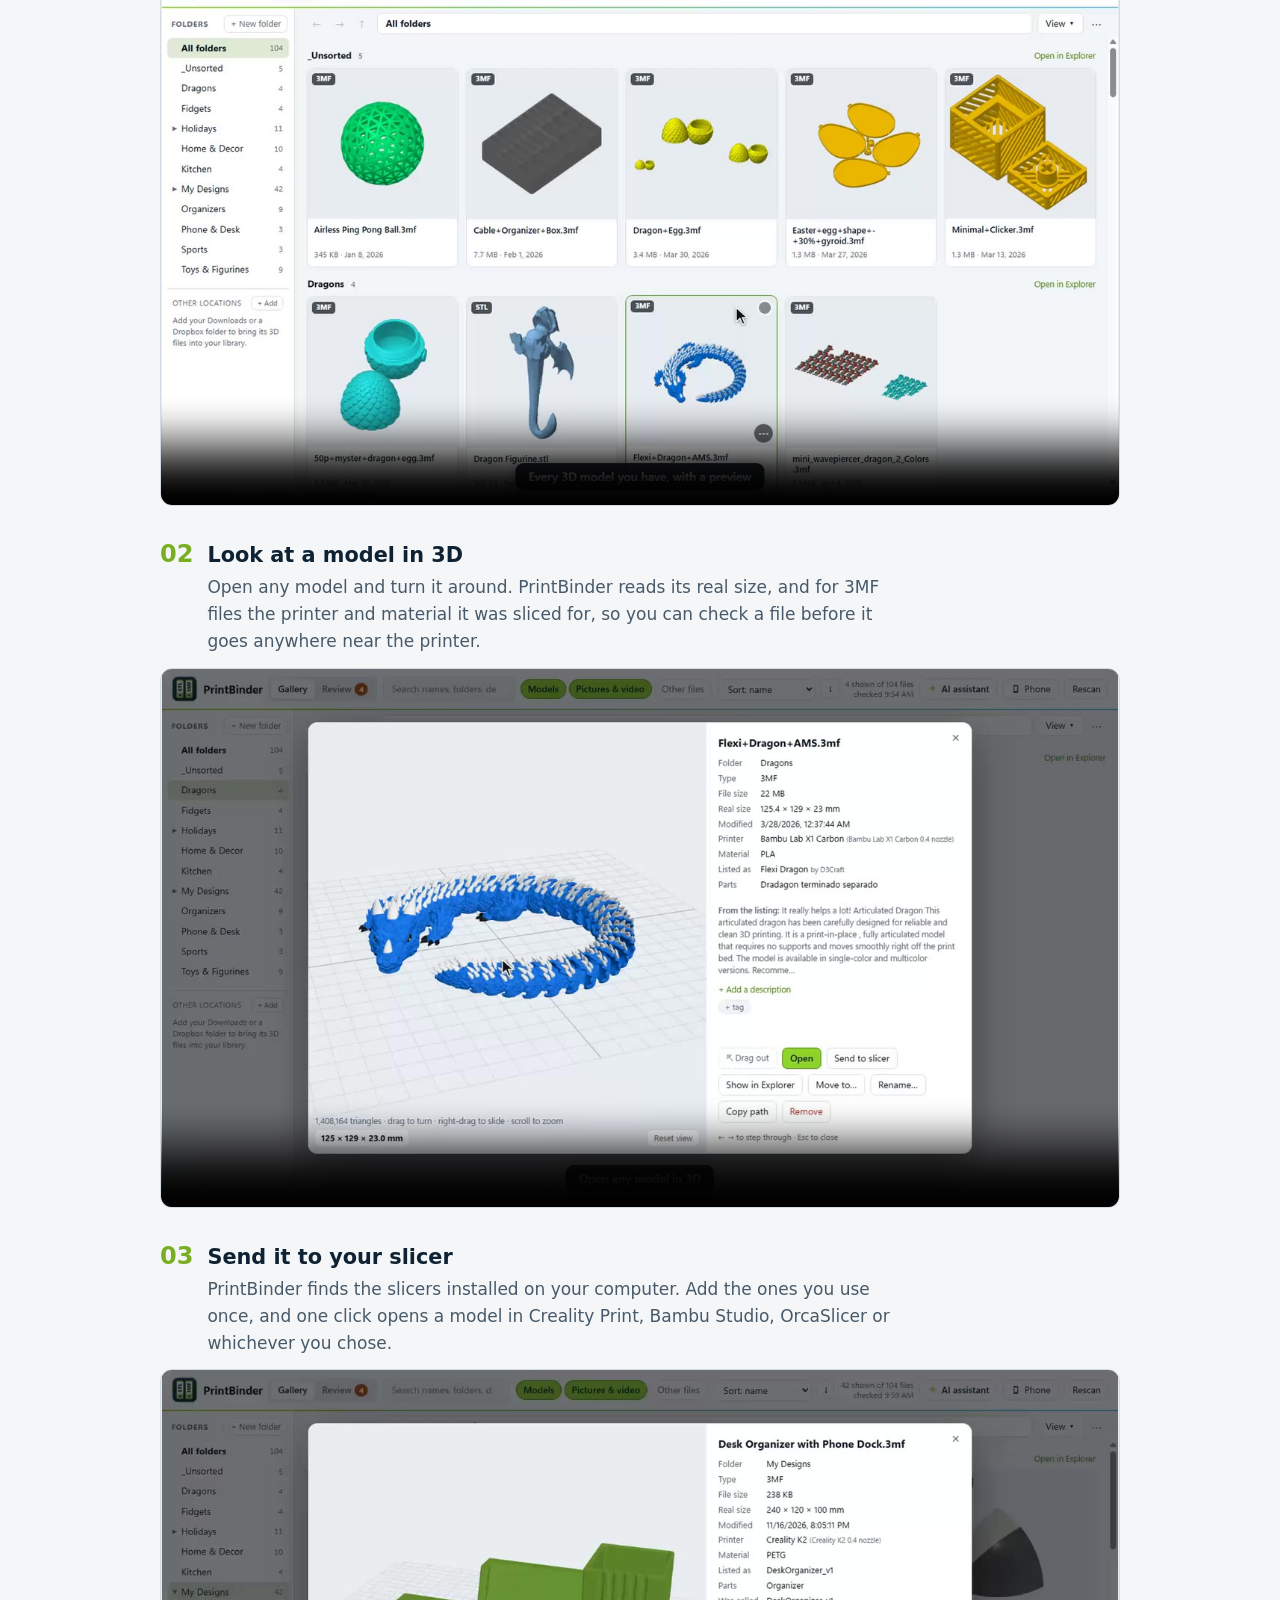
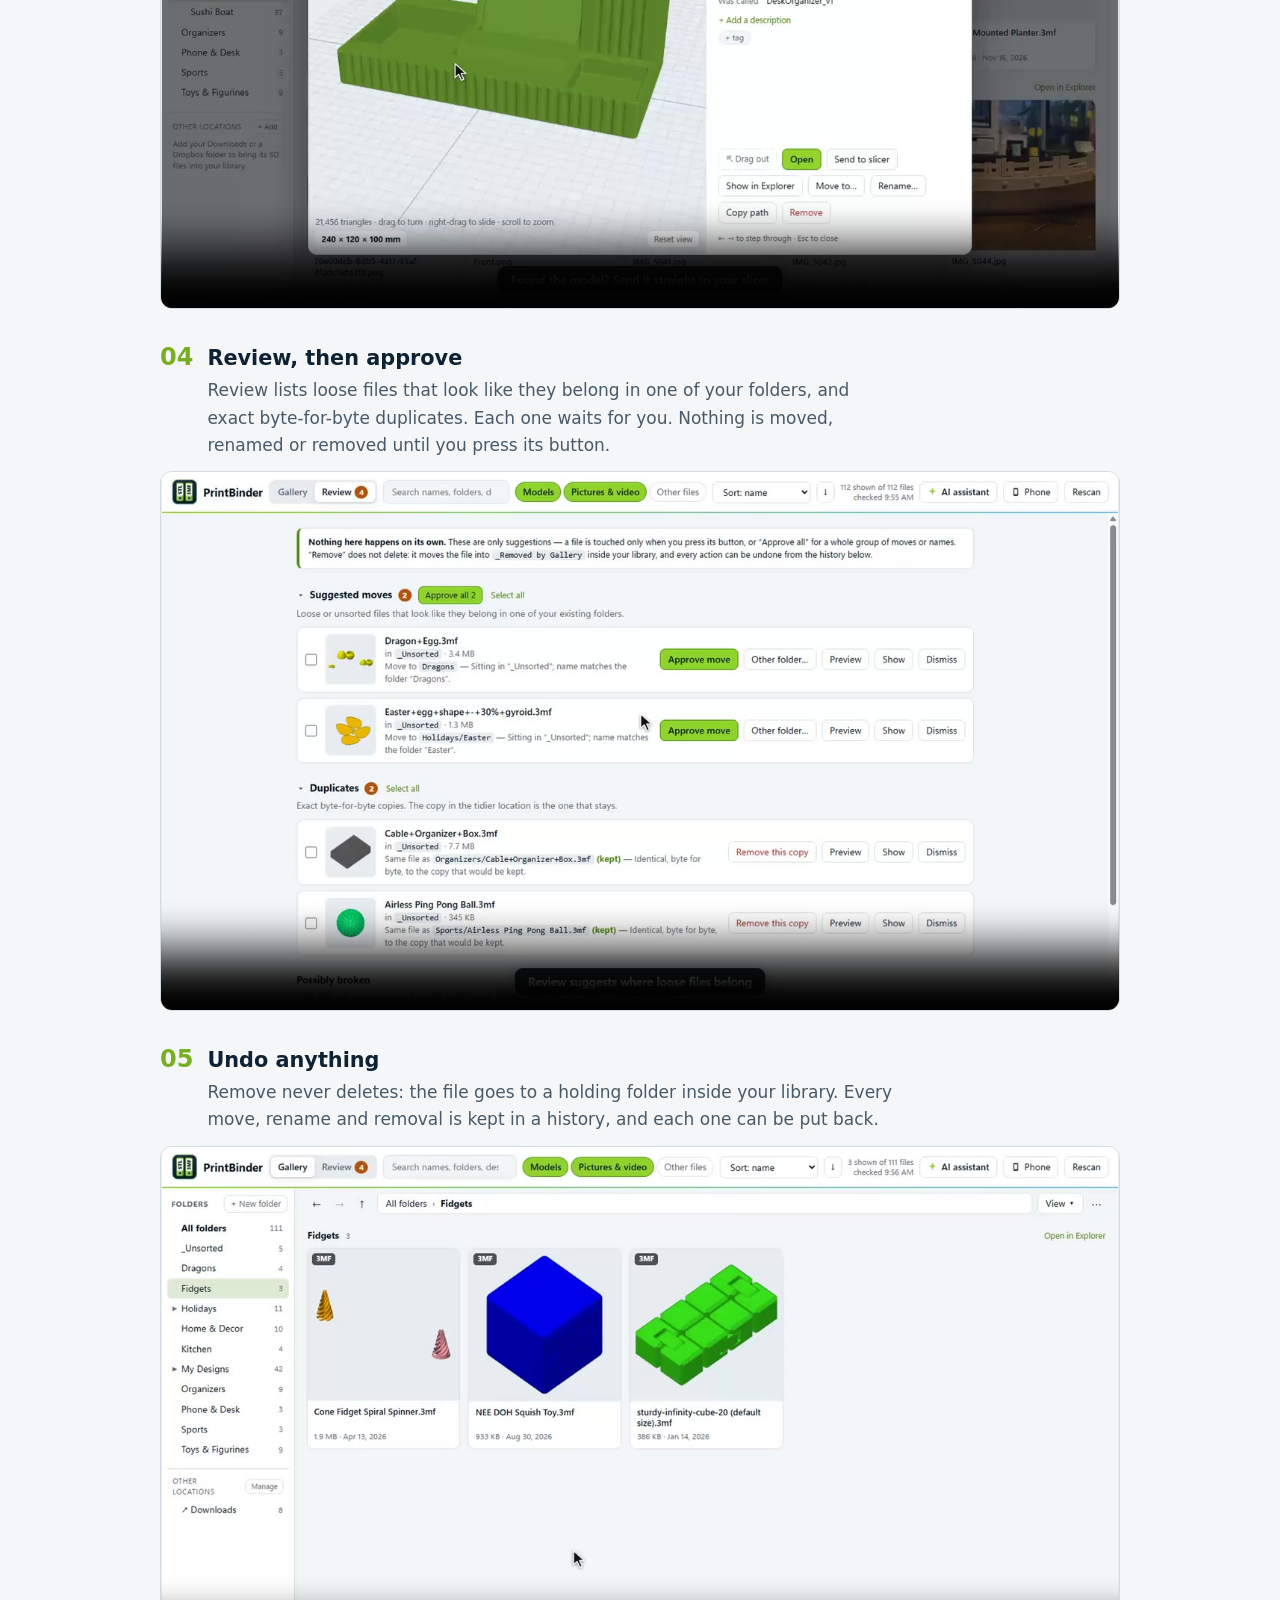
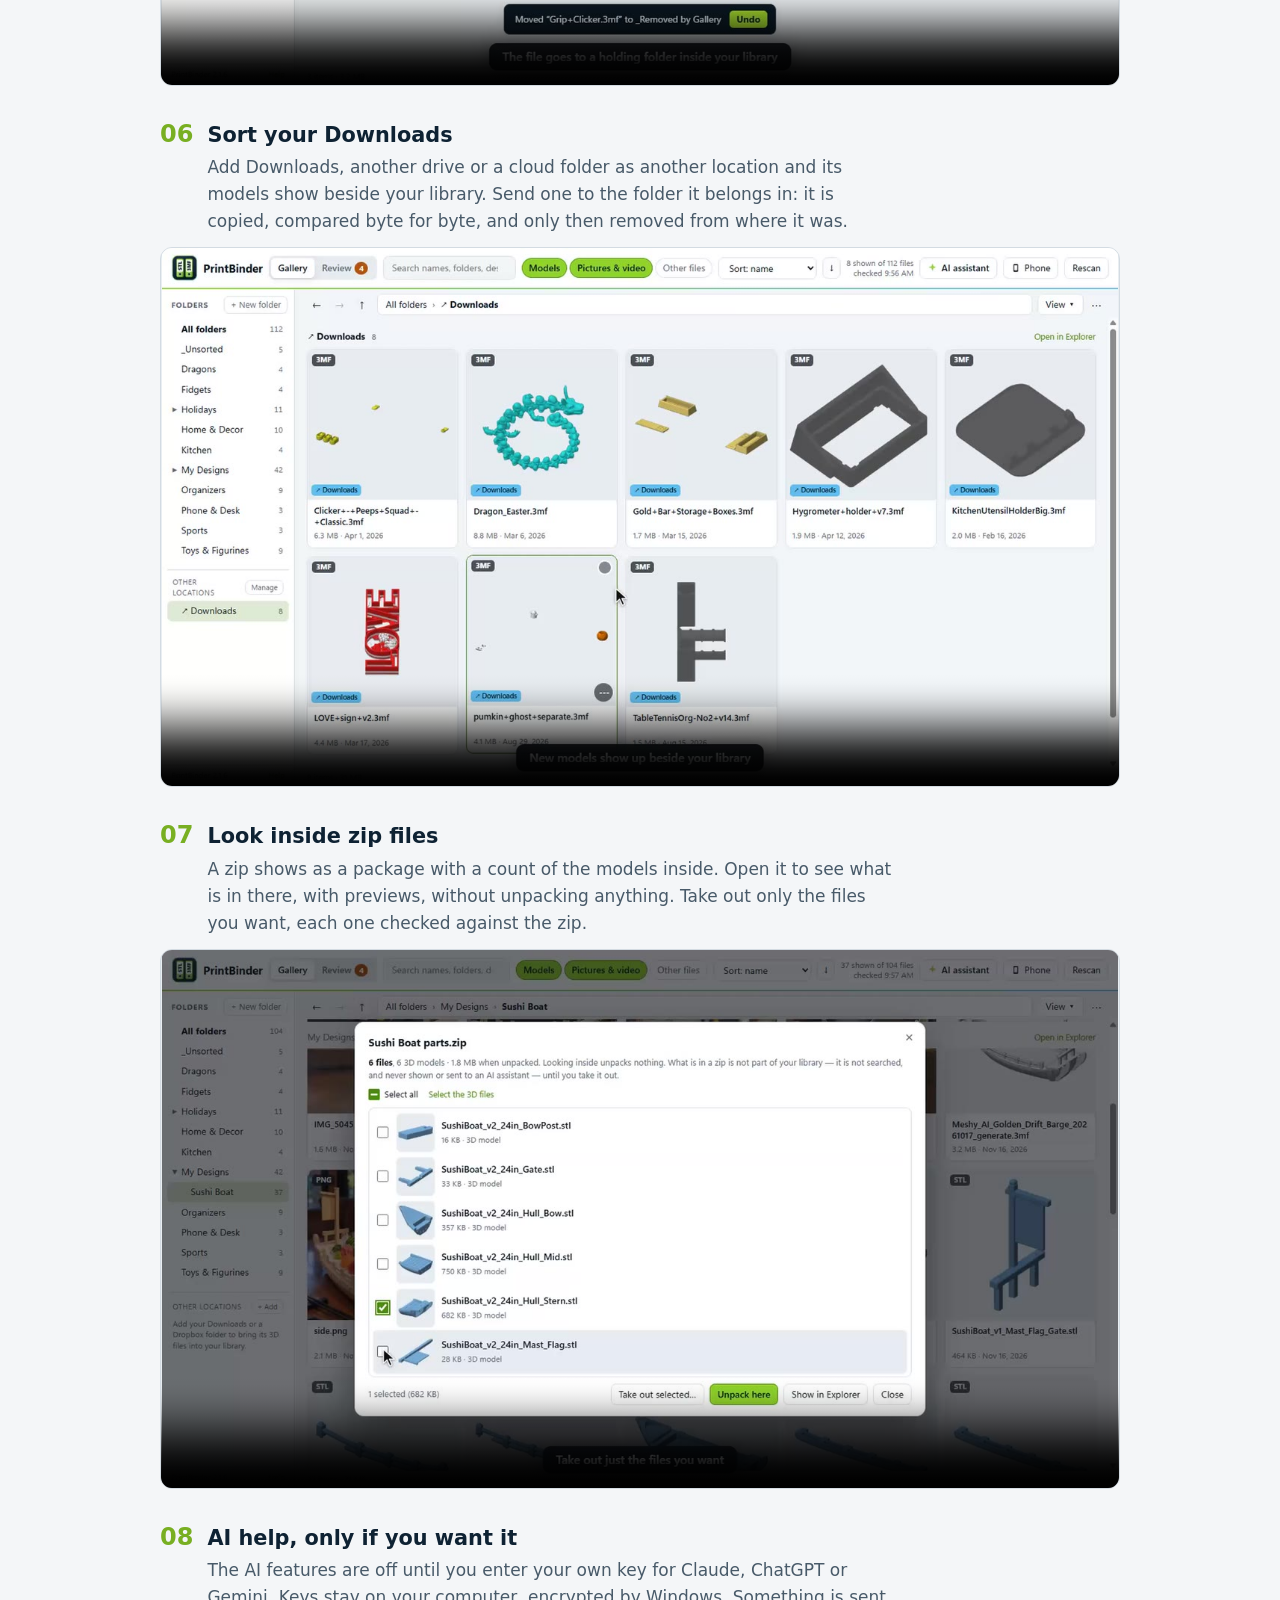
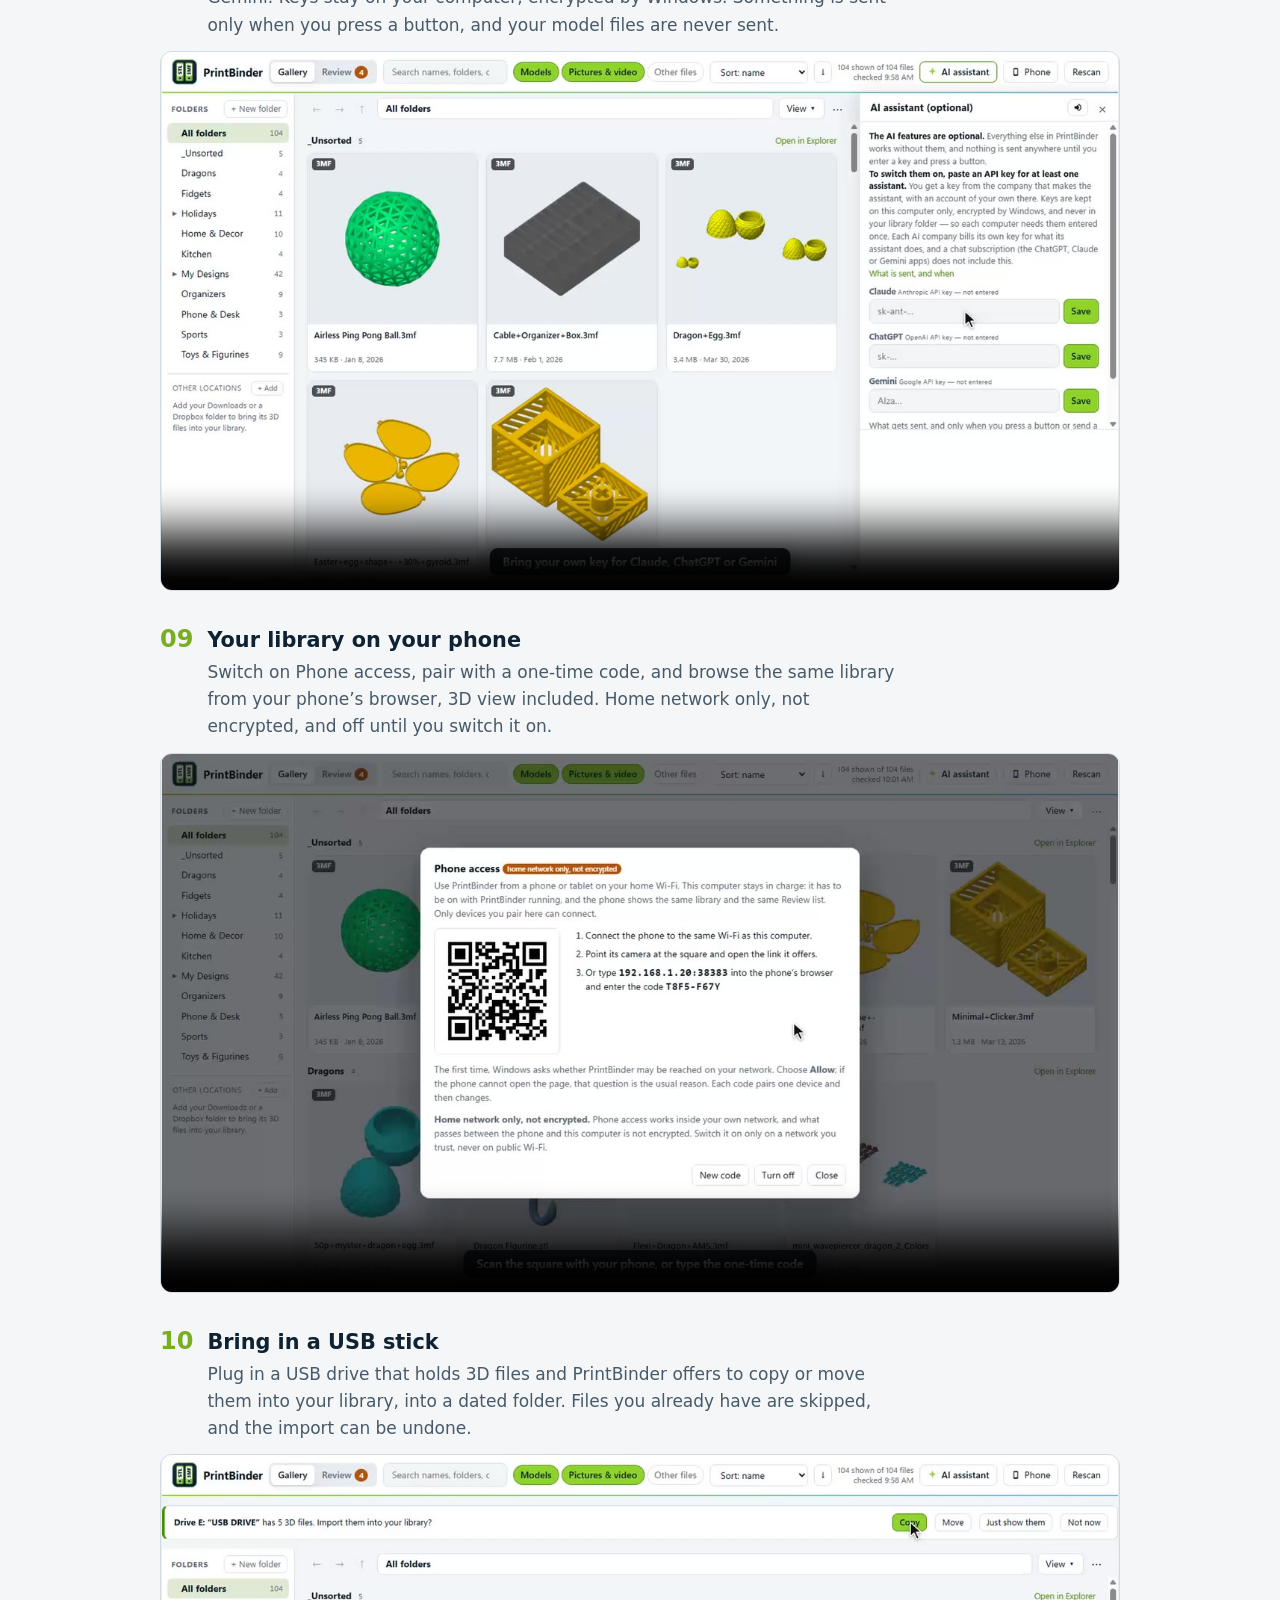
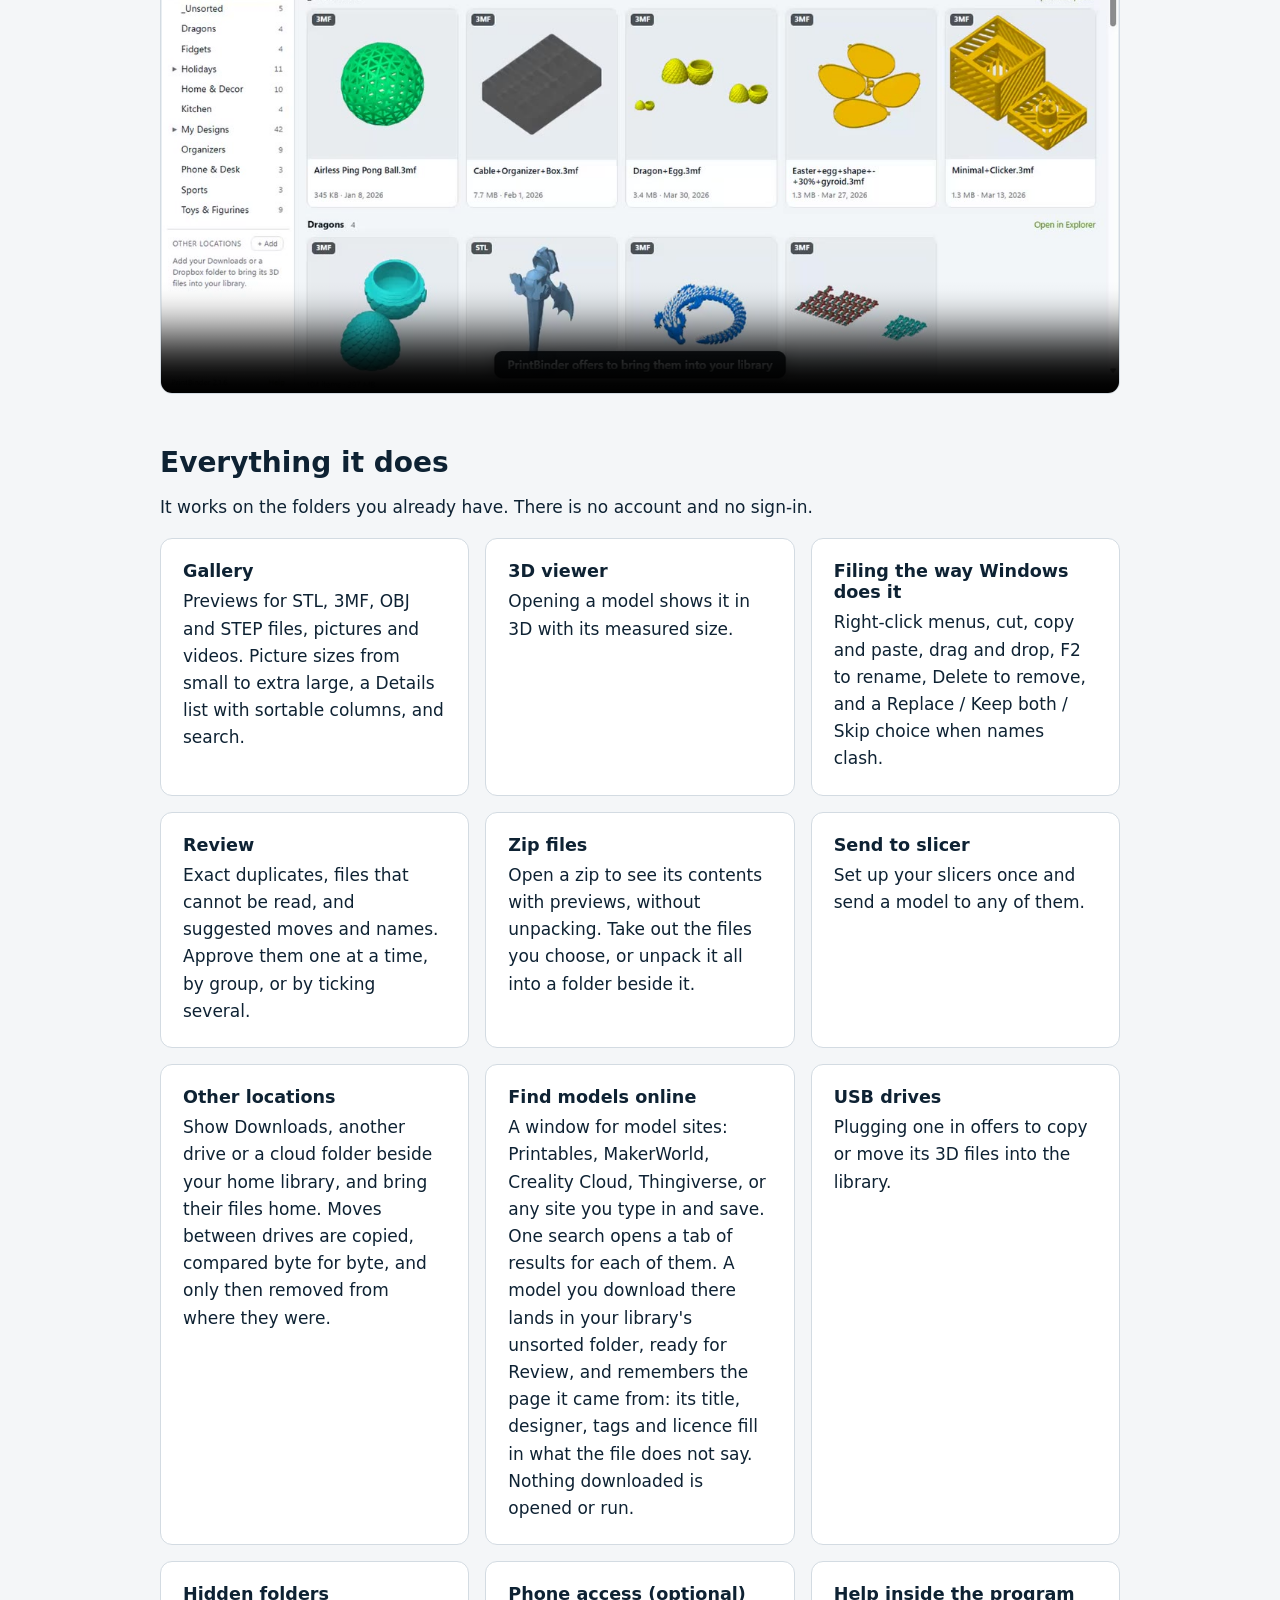
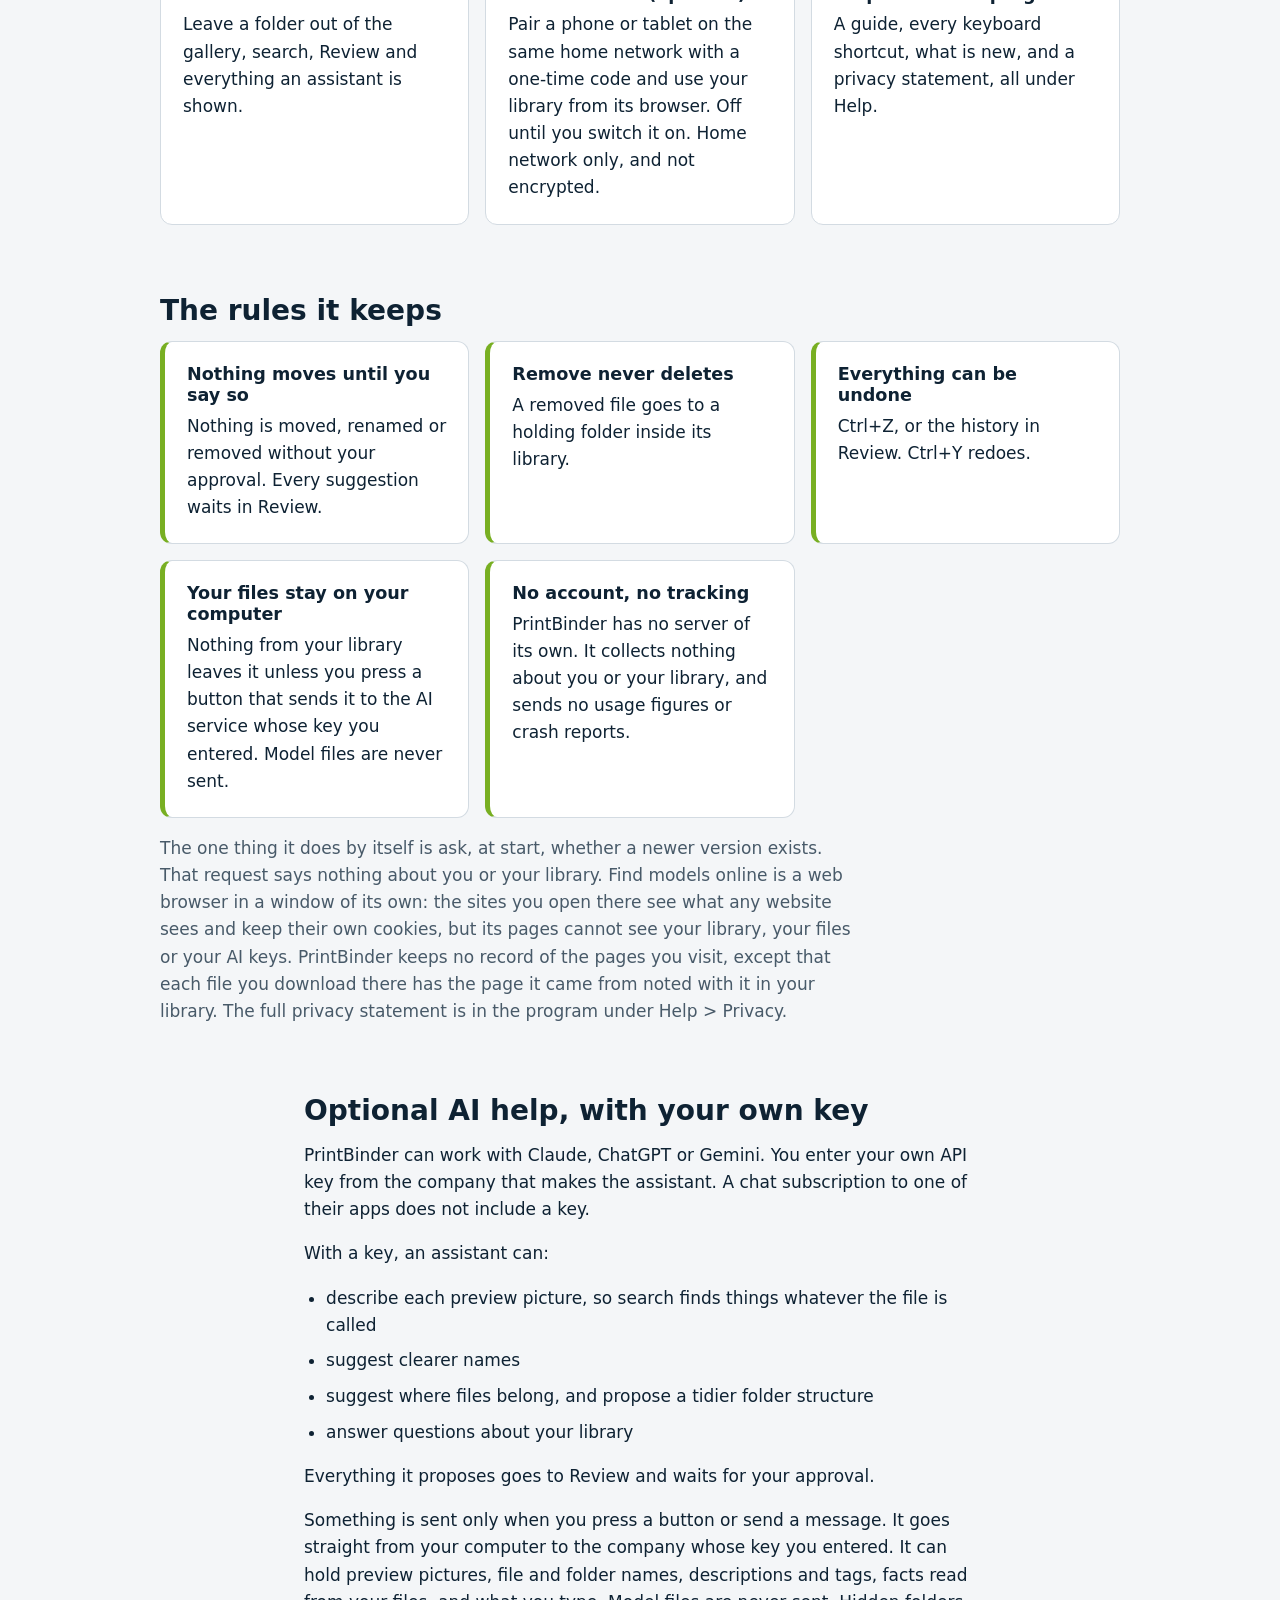
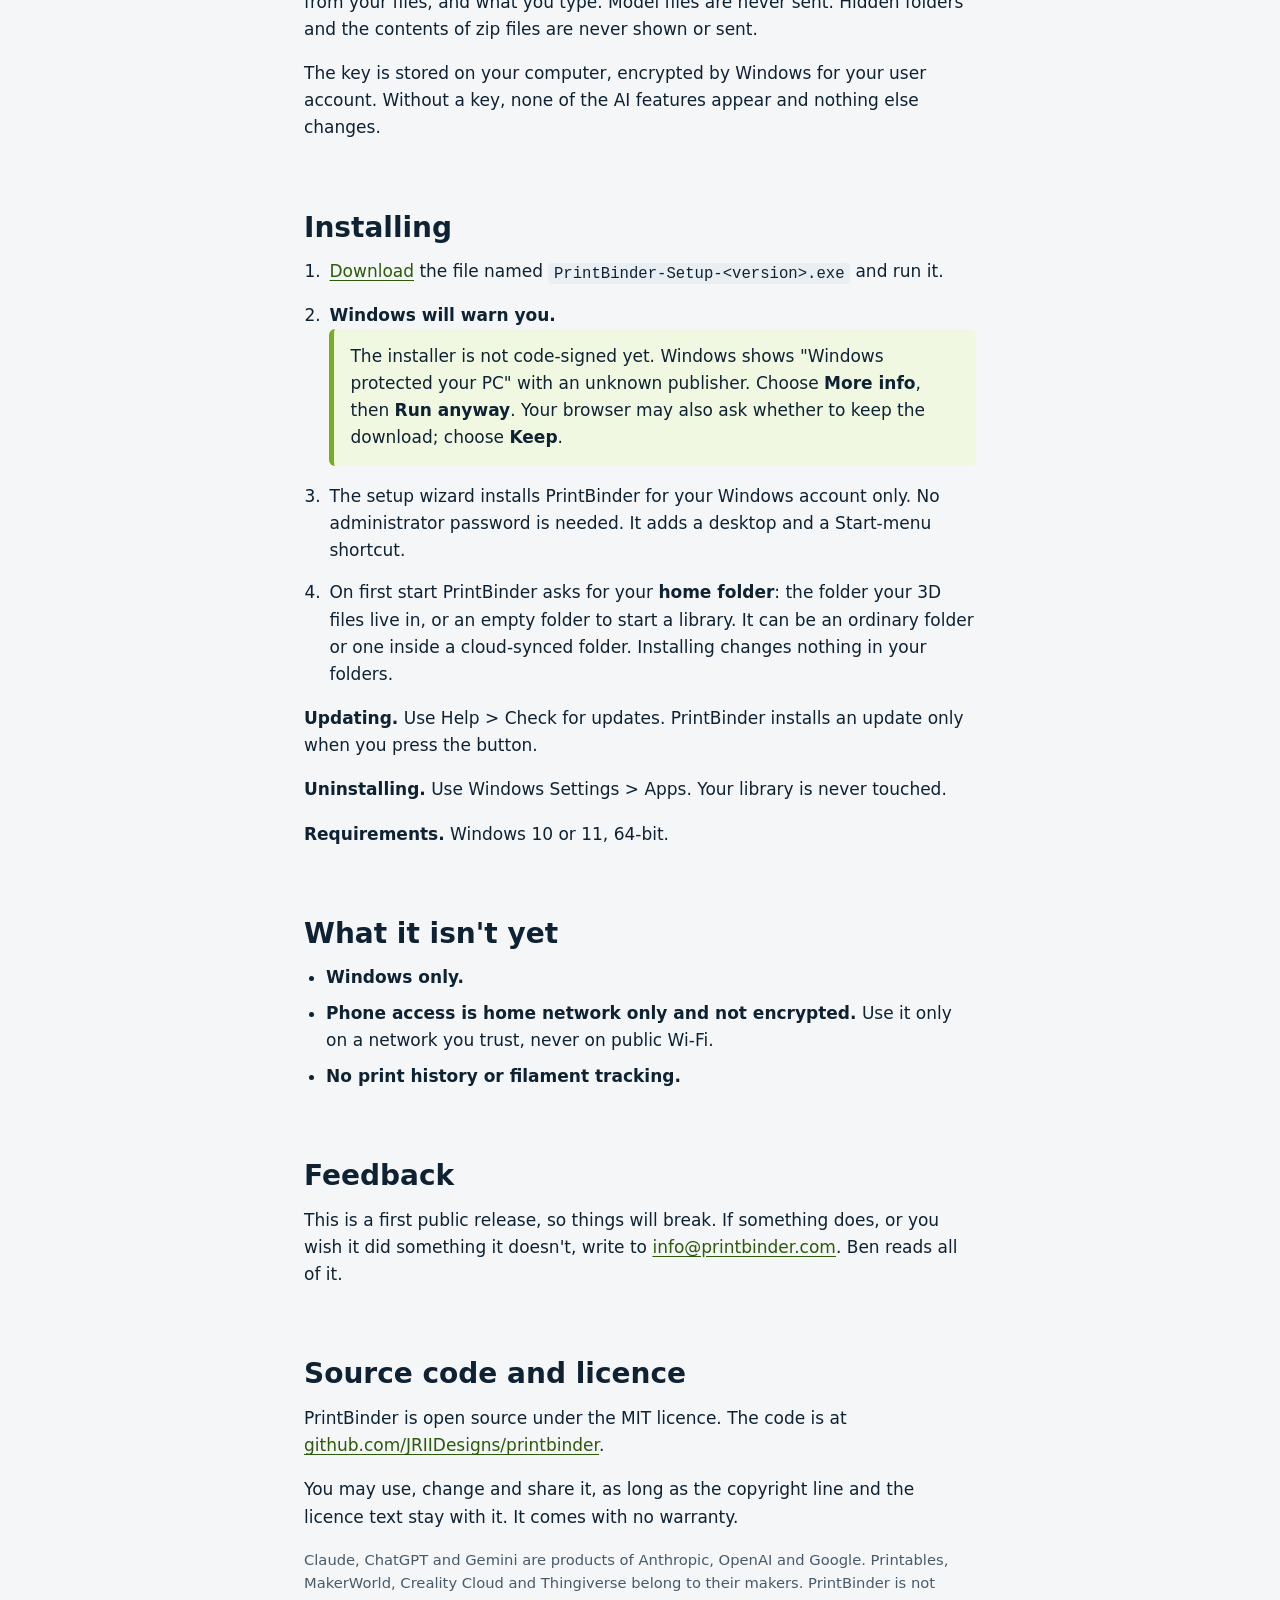
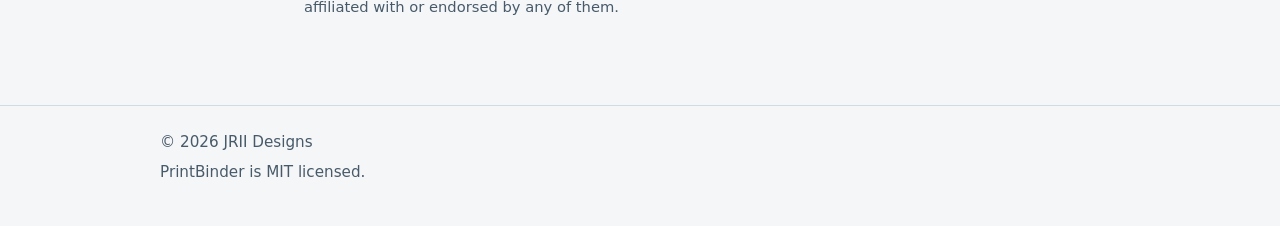
==== commit 229efb6b: "Menus match across pages, README brought up to date, smooth in-page jumps The PrintBinder and 404 pa" ====
--- a/printbinder/index.html
+++ b/printbinder/index.html
@@ -26,6 +26,8 @@
     <nav aria-label="Site">
       <ul>
         <li><a href="../index.html">Home</a></li>
+        <li><a href="../index.html#projects">Projects</a></li>
+        <li><a href="../index.html#models">Models</a></li>
         <li><a href="index.html" aria-current="page">PrintBinder</a></li>
       </ul>
     </nav>
--- a/assets/site.css
+++ b/assets/site.css
@@ -1,4 +1,4 @@
-/* JRII Designs — one shared stylesheet. No external fonts, scripts or trackers.
+/* JRII Designs â€” one shared stylesheet. No external fonts, scripts or trackers.
    Navy and green are taken from the PrintBinder icon. */
 
 :root {
@@ -357,3 +357,115 @@
 .newgrid strong { display: block; color: #ffffff; margin-bottom: 0.2em; }
 .newgrid em { font-style: normal; font-weight: 700; color: var(--green); }
 .newgrid code { background: rgba(255, 255, 255, 0.12); color: #ffffff; }
+
+
+/* ---- Home page: hero actions, at-a-glance list, project cards, model links ---- */
+
+.band-glow {
+  background:
+    radial-gradient(70% 90% at 50% 0%, rgba(90, 176, 212, 0.22) 0%, rgba(90, 176, 212, 0) 70%),
+    linear-gradient(180deg, var(--navy-top), var(--navy-deep));
+}
+.hero-home .actions { justify-content: center; margin: 26px 0 0; }
+
+.home main h2::after {
+  content: "";
+  display: block;
+  width: 44px;
+  height: 4px;
+  margin-top: 0.45em;
+  border-radius: 2px;
+  background: linear-gradient(90deg, var(--green), var(--rim-blue));
+}
+
+.about-grid {
+  display: grid;
+  grid-template-columns: minmax(0, 1fr) minmax(14rem, 18rem);
+  gap: 32px;
+  align-items: start;
+}
+.stats { list-style: none; margin: 0; padding: 0; display: grid; gap: 12px; }
+.stats li {
+  margin: 0;
+  display: flex;
+  align-items: baseline;
+  gap: 12px;
+  background: var(--surface);
+  border: 1px solid var(--border);
+  border-left: 5px solid var(--green-deep);
+  border-radius: 12px;
+  padding: 14px 18px;
+}
+.stats strong { font-size: 1.9rem; line-height: 1; min-width: 2ch; }
+.stats span { color: var(--muted); }
+
+.proj-grid { grid-template-columns: repeat(auto-fit, minmax(min(100%, 18rem), 1fr)); gap: 20px; }
+.proj {
+  display: flex;
+  flex-direction: column;
+  padding: 0;
+  overflow: hidden;
+  transition: transform 0.18s ease, box-shadow 0.18s ease, border-color 0.18s ease;
+}
+/* Only cards that lead somewhere lift on hover; the private project has no link. */
+.proj:has(a.btn):hover { transform: translateY(-3px); box-shadow: 0 14px 32px rgba(14, 34, 51, 0.18); border-color: var(--green-deep); }
+.proj-media {
+  aspect-ratio: 16 / 9;
+  display: grid;
+  place-items: center;
+  background: radial-gradient(120% 140% at 0% 0%, #17405c 0%, var(--navy) 55%, var(--navy-deep) 100%);
+  border-bottom: 3px solid var(--green);
+  border-image: linear-gradient(90deg, var(--green), var(--rim-blue)) 1;
+}
+.proj-media img { width: 100%; height: 100%; object-fit: cover; }
+.proj-media-icon img, .proj-media-icon svg { width: 96px; height: 96px; object-fit: contain; }
+.proj-body { flex: 1; padding: 18px 20px 0; }
+.proj-body > p:first-child { margin-bottom: 0.6em; }
+.proj-foot { margin: 14px 0 0; padding: 0 20px 20px; }
+.proj-body:last-child { padding-bottom: 20px; }
+
+.chips {
+  columns: auto;
+  display: grid;
+  grid-template-columns: repeat(auto-fit, minmax(min(100%, 17rem), 1fr));
+  gap: 8px 12px;
+  max-width: none;
+}
+.chips li { padding: 0; margin: 0; }
+.chips a {
+  display: flex;
+  align-items: center;
+  justify-content: space-between;
+  gap: 10px;
+  height: 100%;
+  background: var(--surface);
+  border: 1px solid var(--border);
+  border-radius: 10px;
+  padding: 0.6em 0.9em;
+  color: var(--text);
+  font-weight: 600;
+  font-size: 0.98rem;
+  text-decoration: none;
+}
+.chips a::after { content: "\2197"; color: var(--green-deep); font-weight: 700; }
+.chips a:hover { border-color: var(--green-deep); background: var(--note-bg); }
+
+.proj-note { color: var(--muted); font-size: 0.92rem; font-weight: 600; }
+.contact-card { border-left: 5px solid var(--green-deep); }
+.contact-card .actions { margin: 4px 0 0; }
+.btn-outline { border-color: var(--border); color: var(--text); background: var(--surface); }
+.btn-outline:hover { border-color: var(--green-deep); }
+
+@media (max-width: 760px) {
+  .about-grid { grid-template-columns: 1fr; gap: 20px; }
+  .stats { grid-template-columns: repeat(auto-fit, minmax(9.5rem, 1fr)); }
+}
+@media (prefers-reduced-motion: reduce) {
+  .proj { transition: none; }
+  .proj:has(a.btn):hover { transform: none; }
+}
+
+/* The menu and hero buttons jump within the home page: glide there unless the visitor prefers no motion. */
+@media (prefers-reduced-motion: no-preference) {
+  html { scroll-behavior: smooth; }
+}
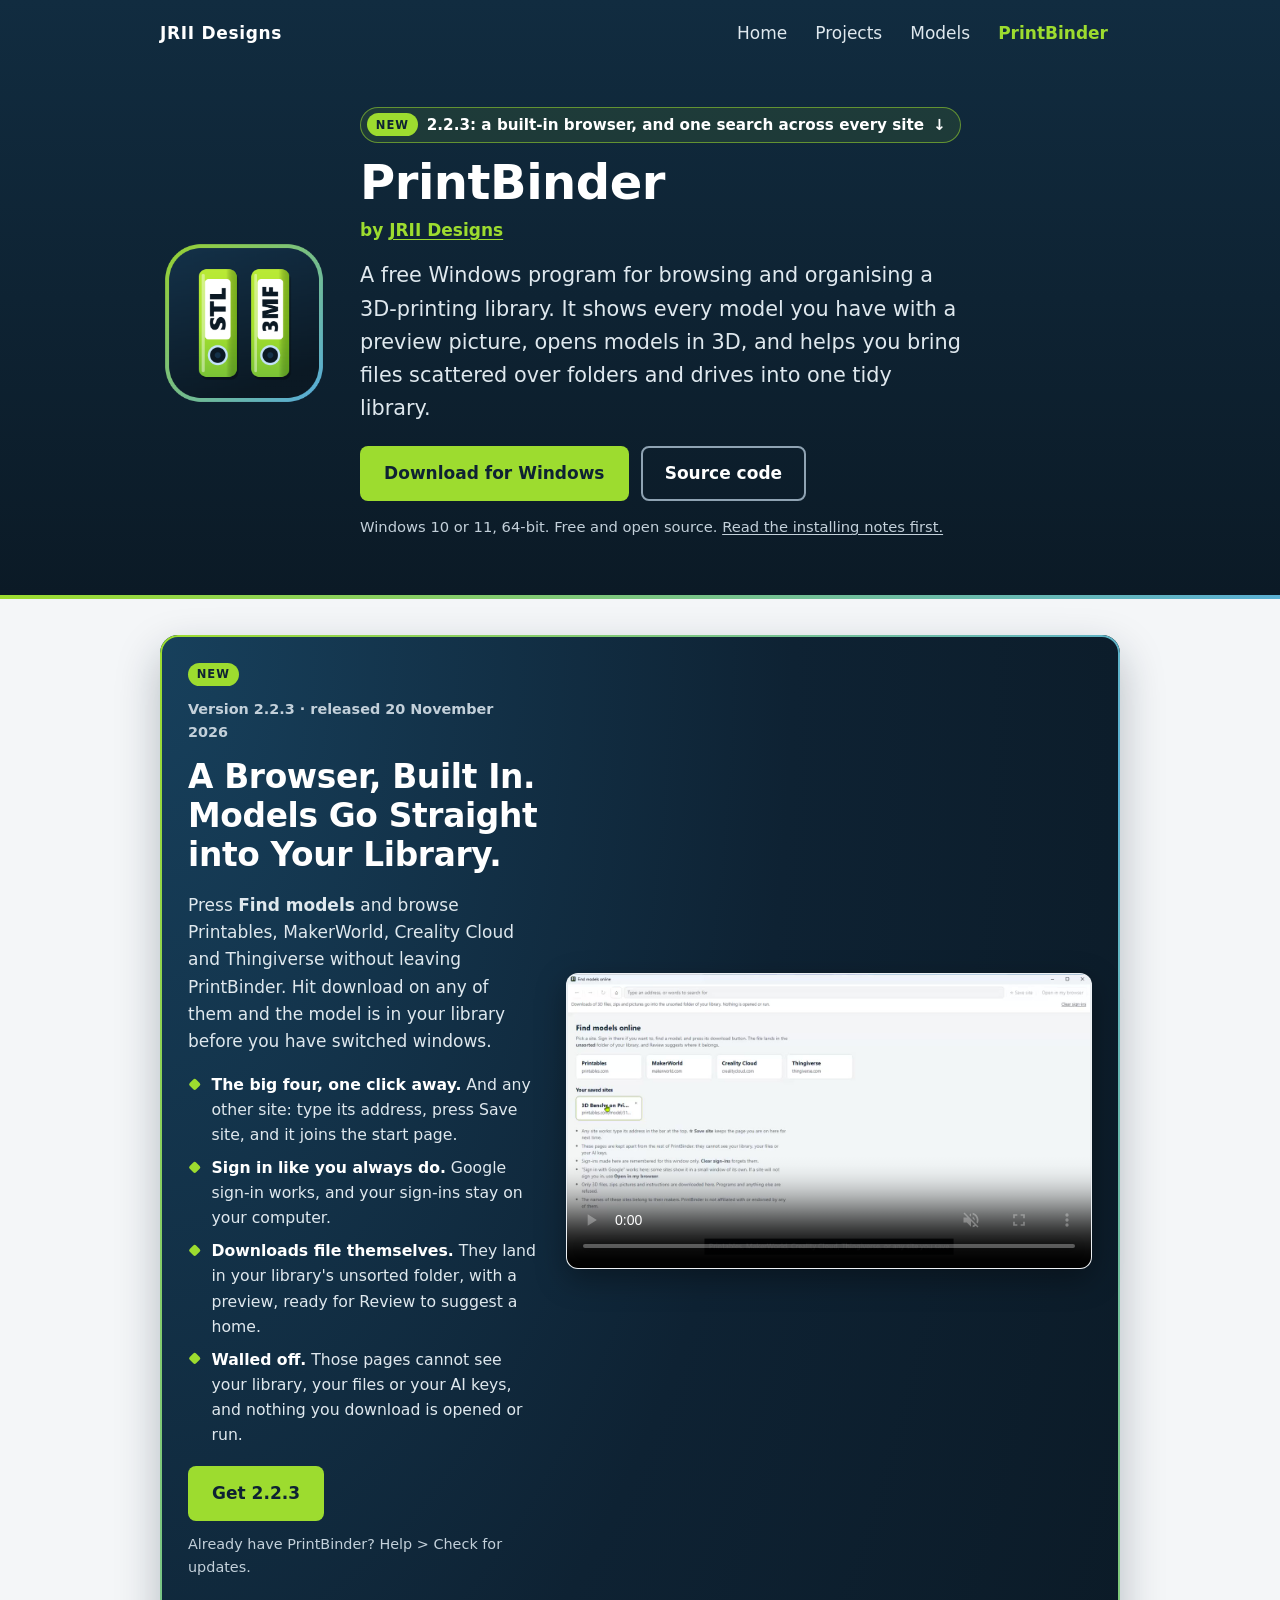
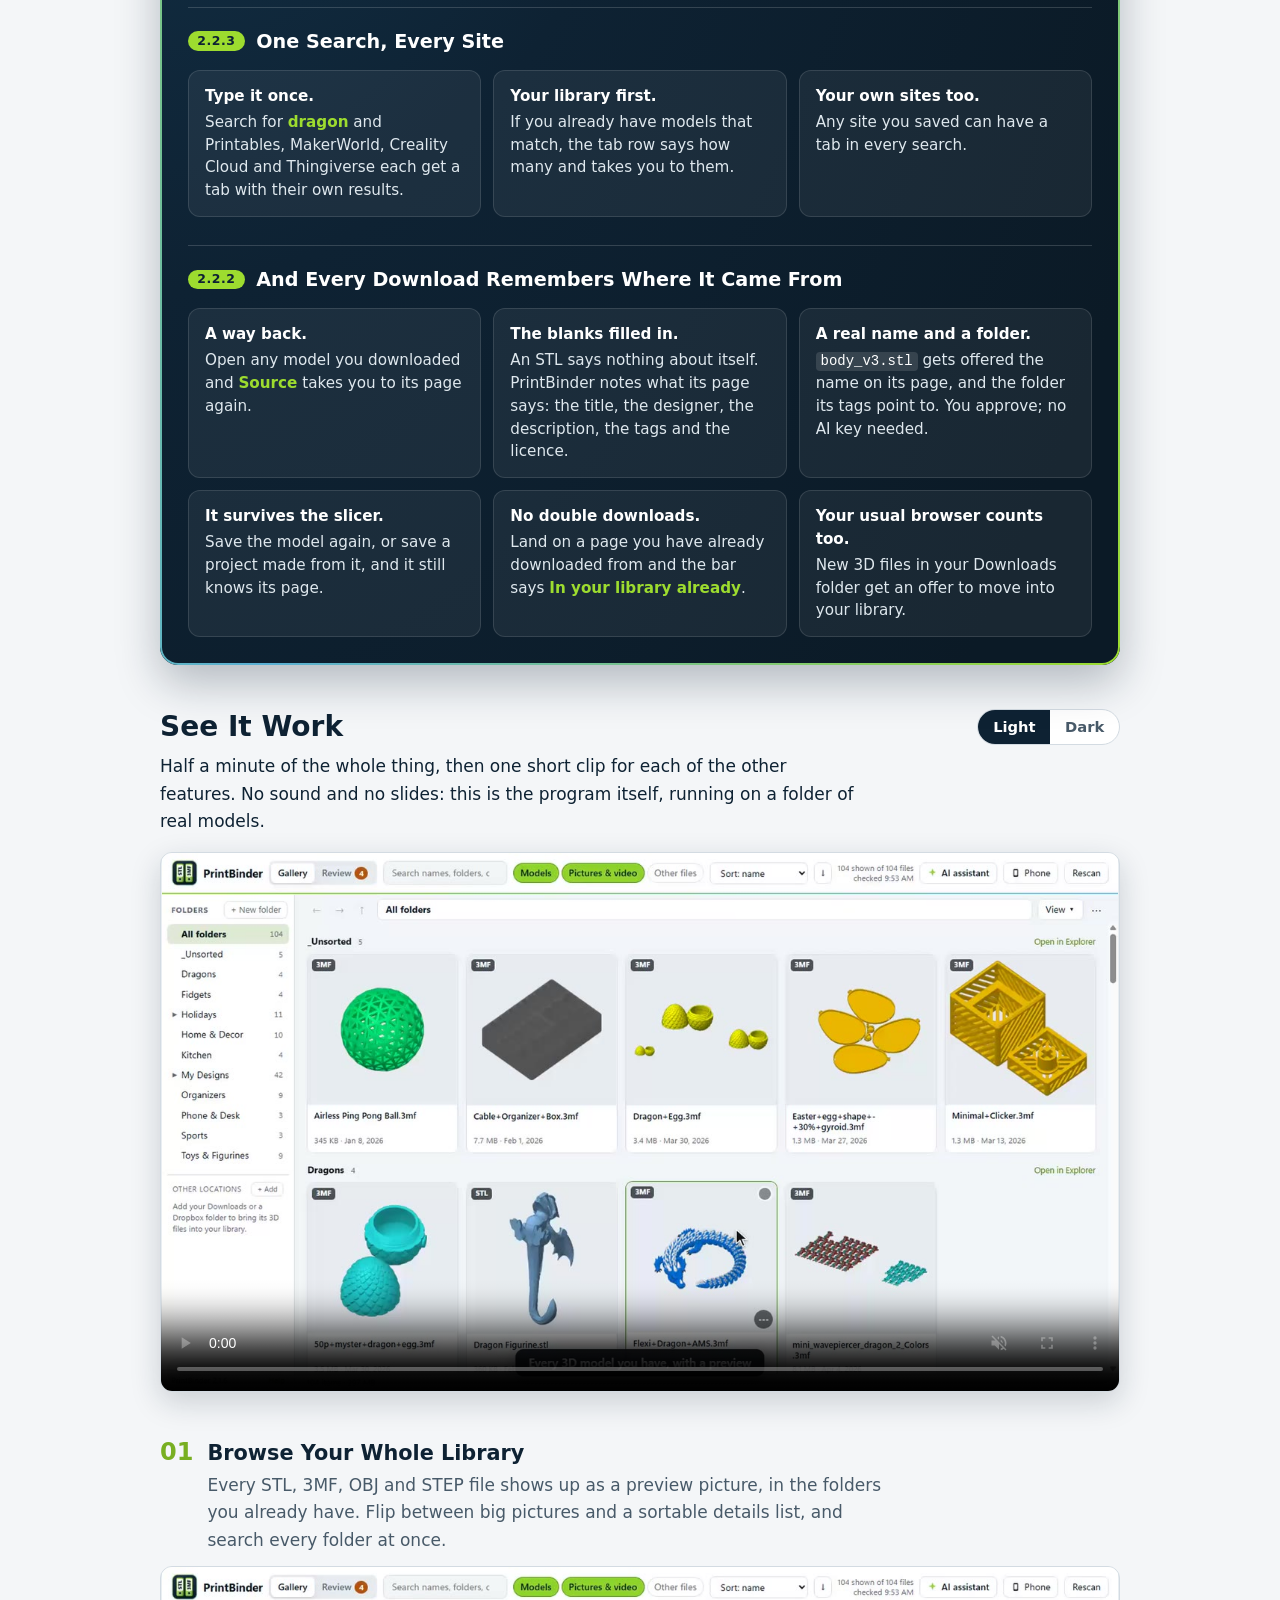
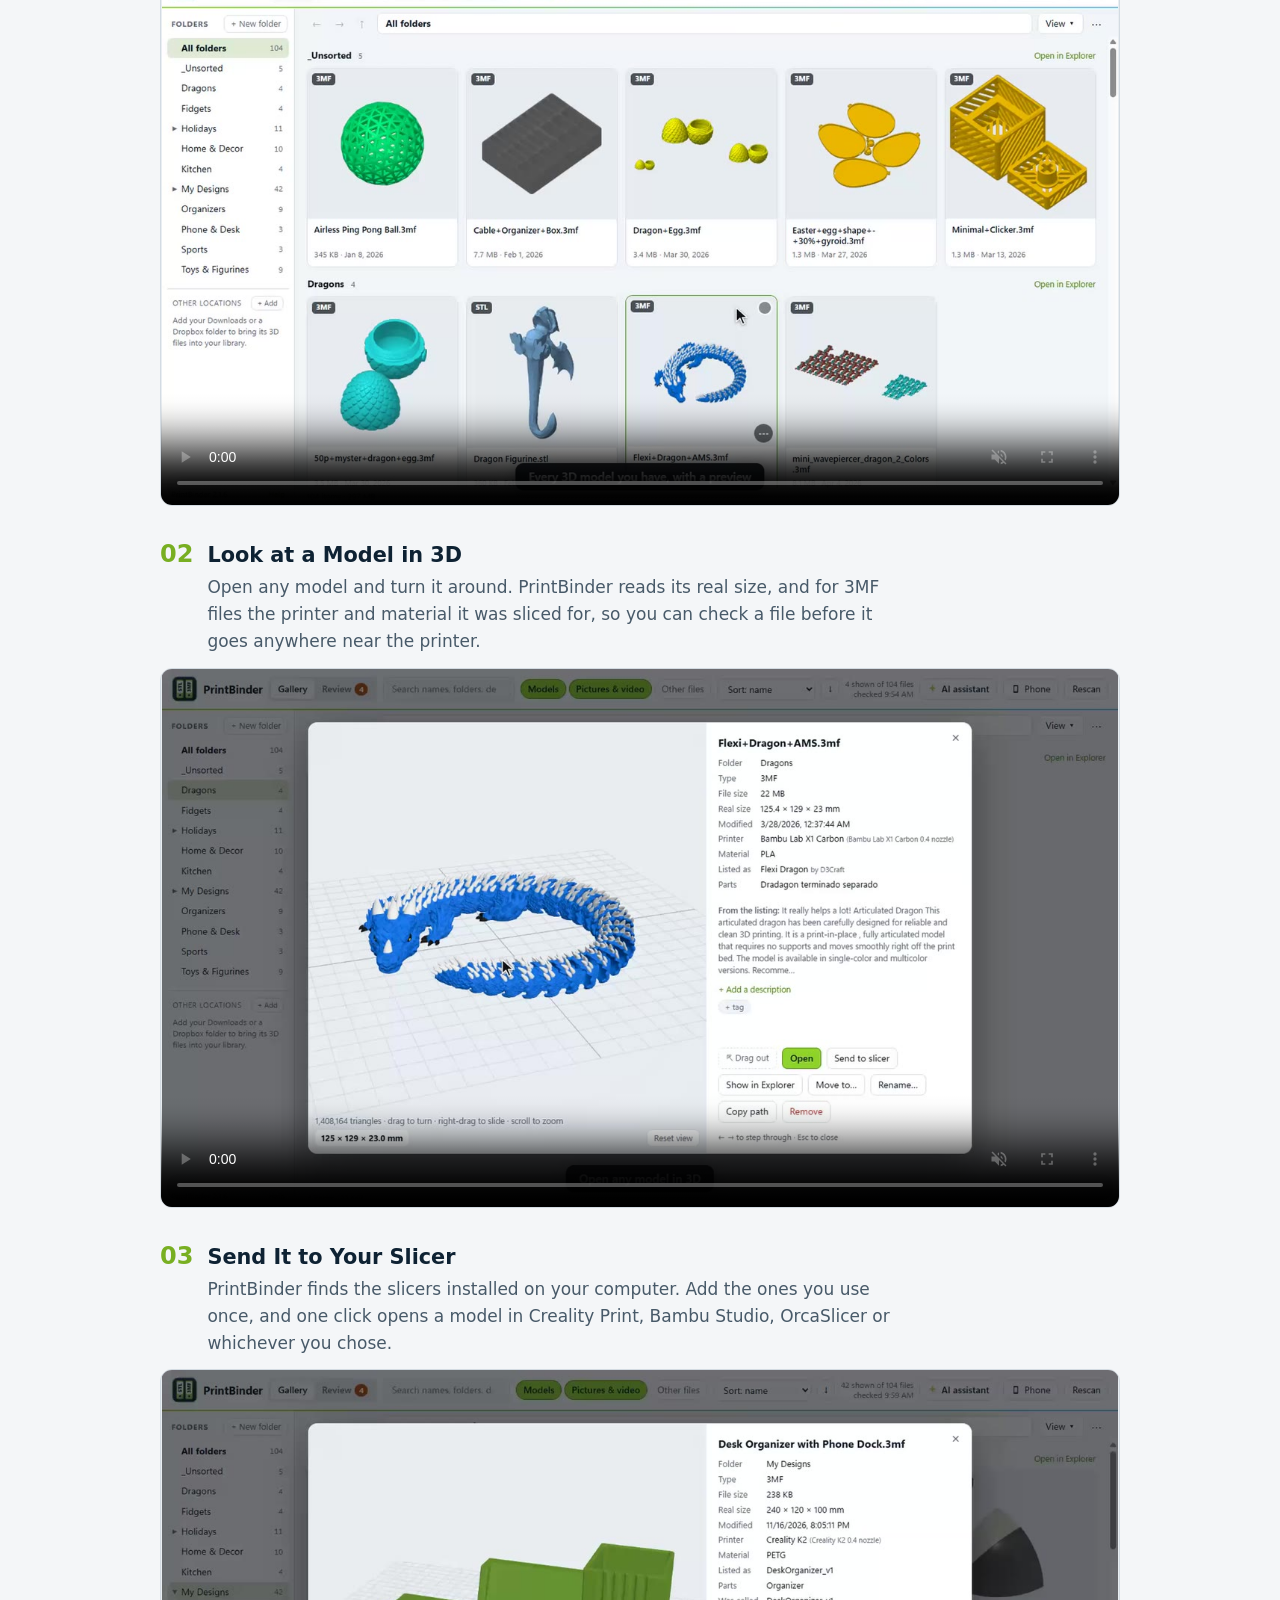
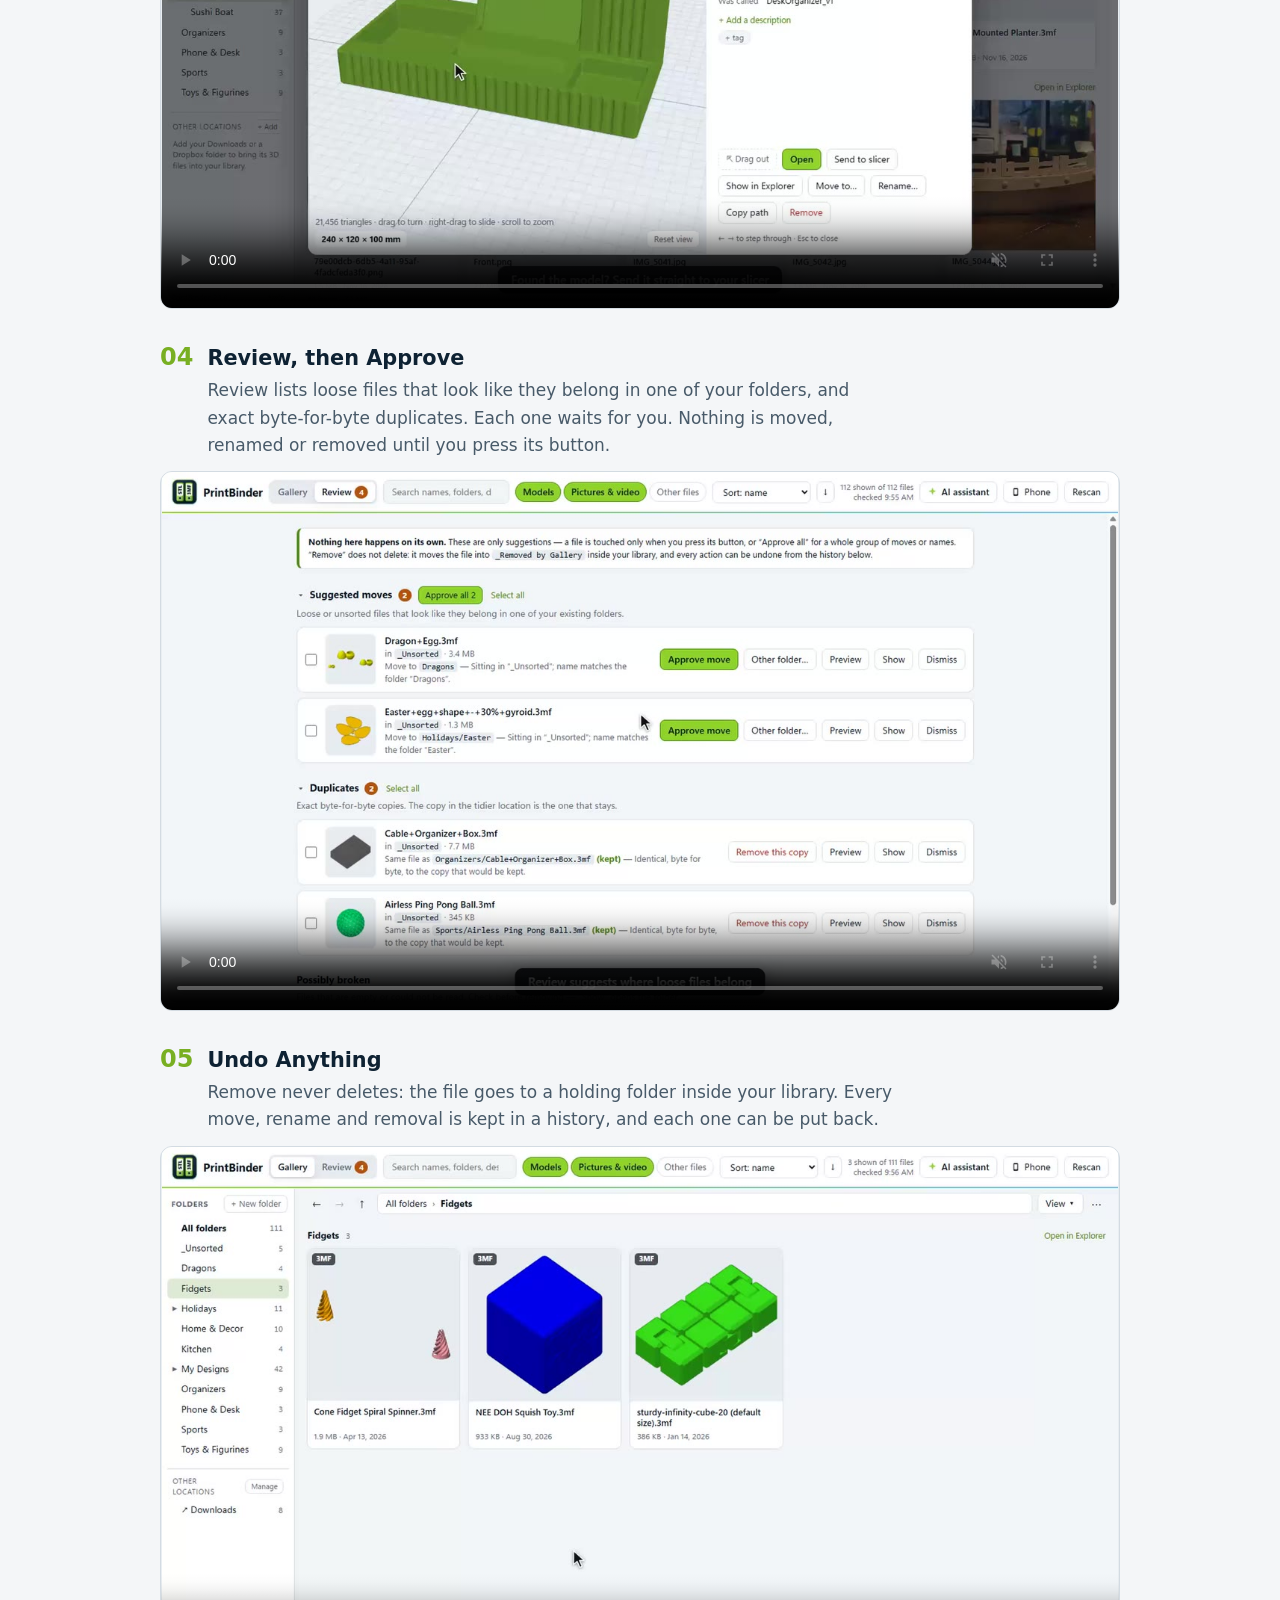
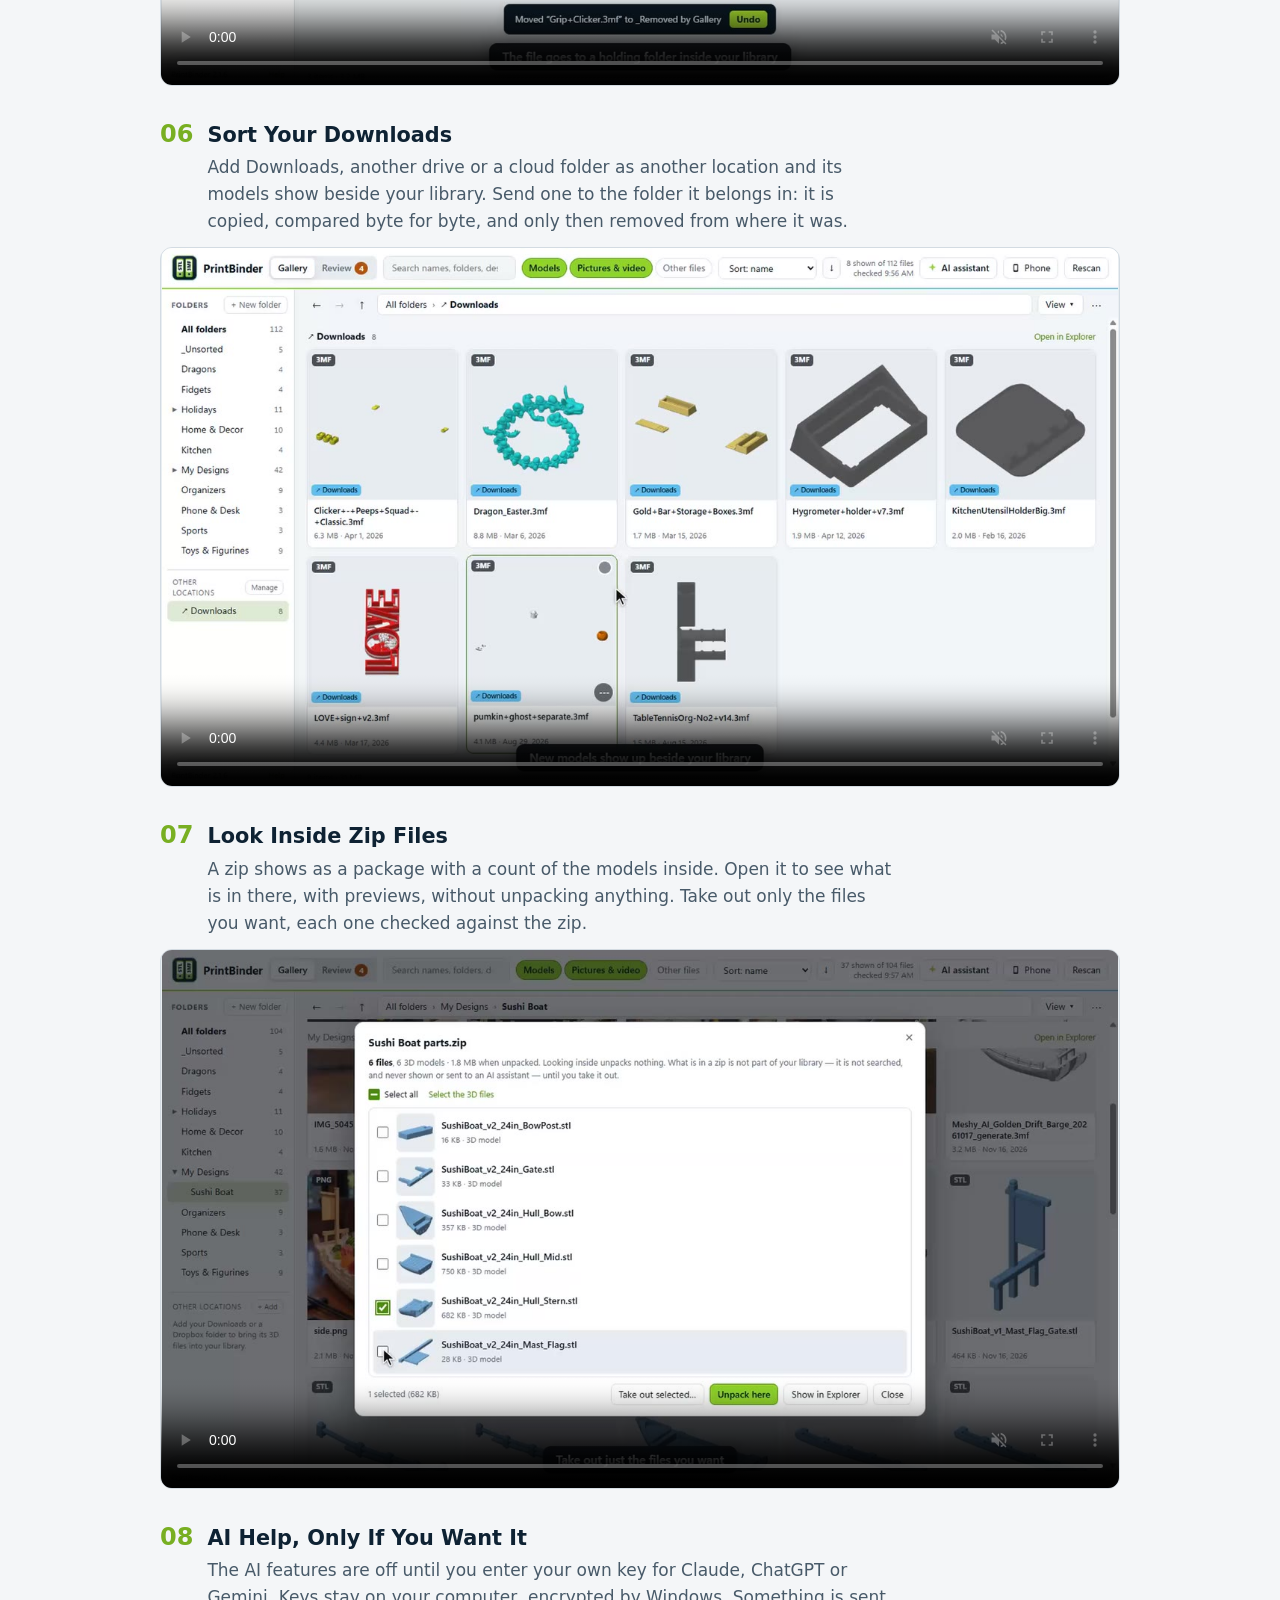
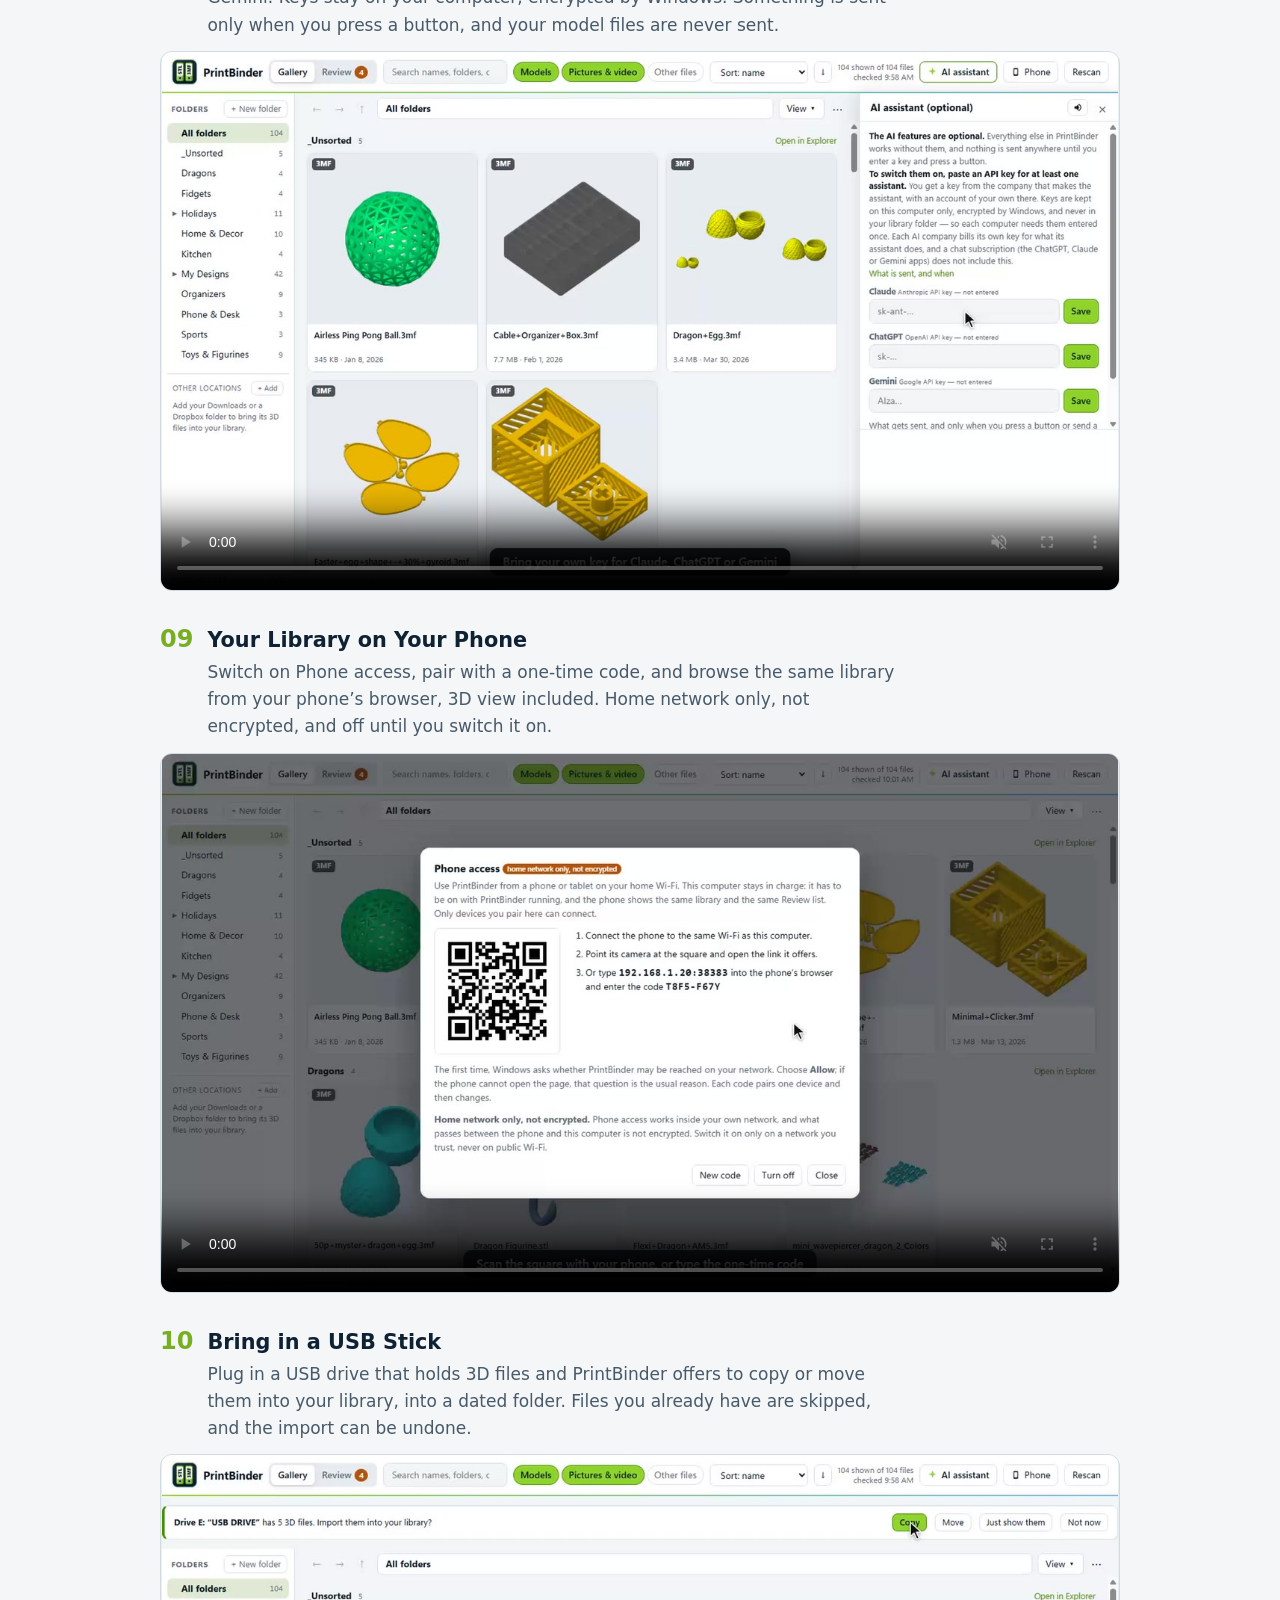
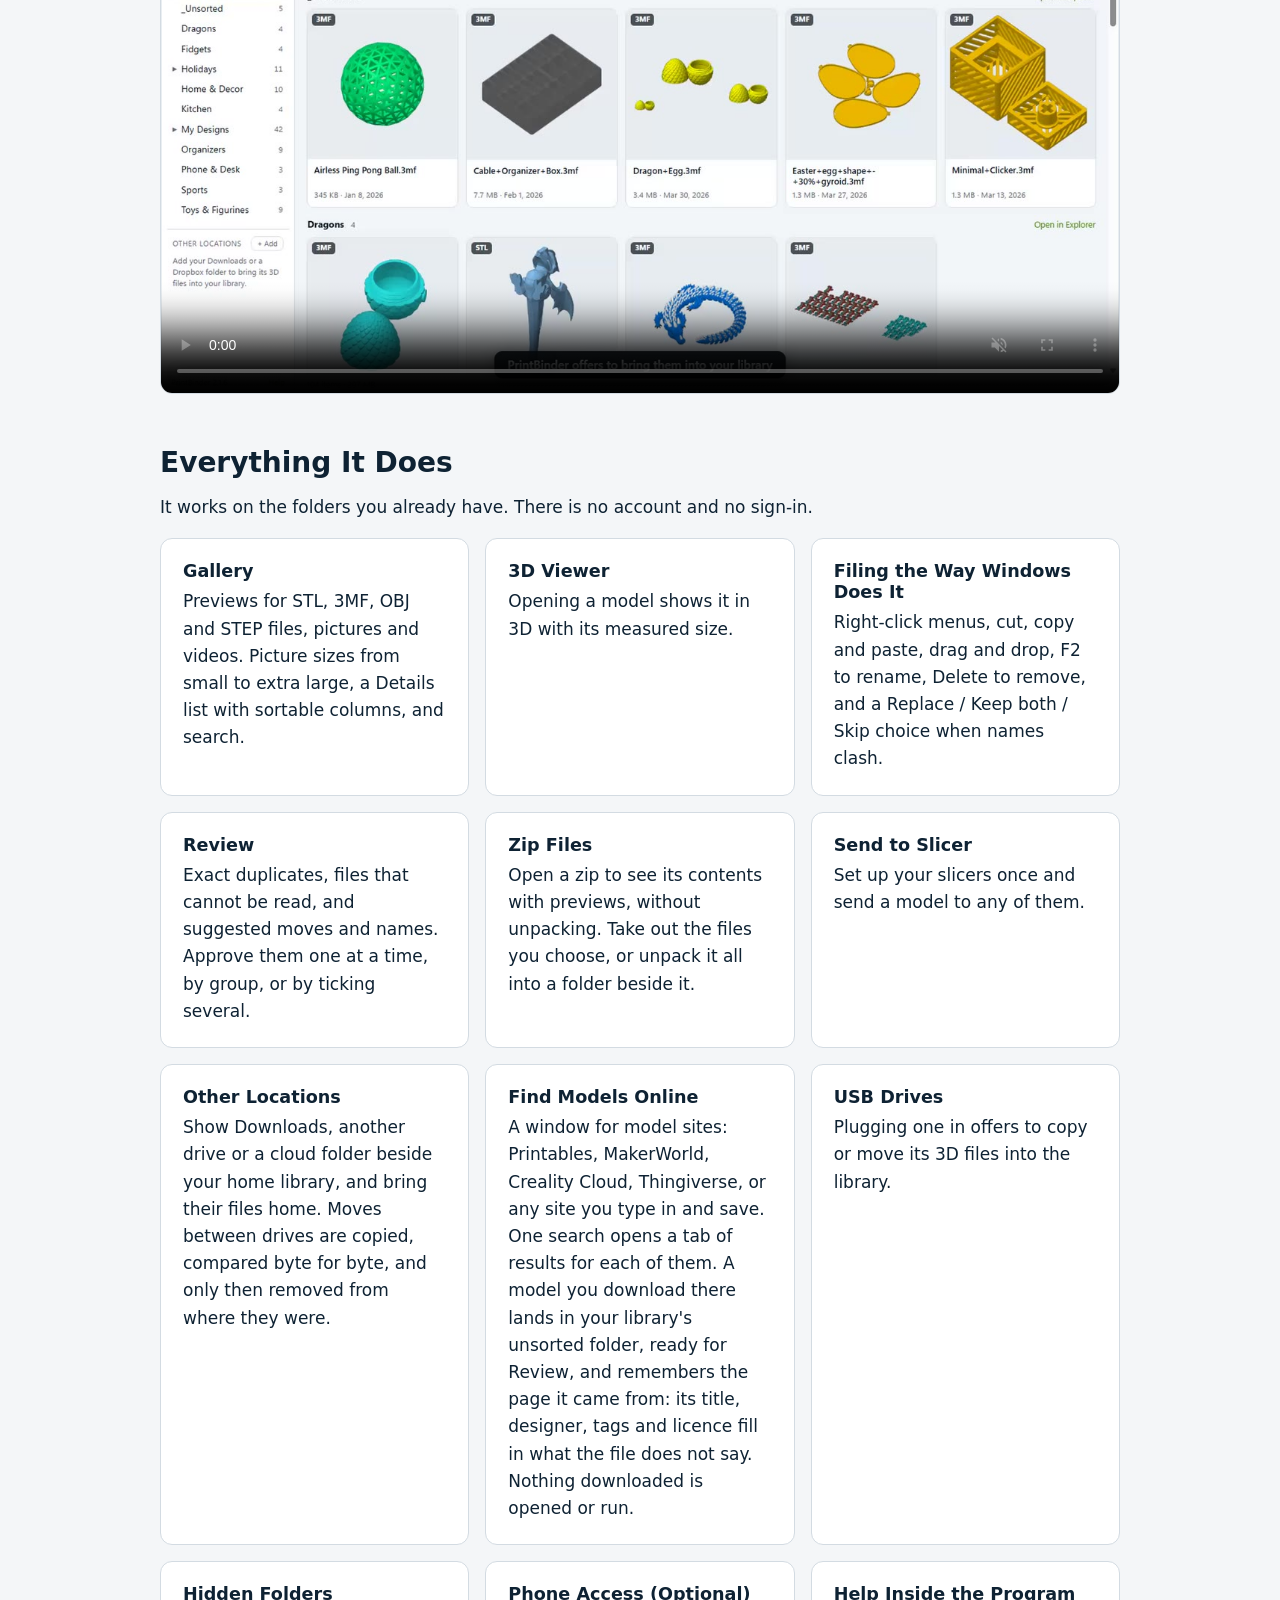
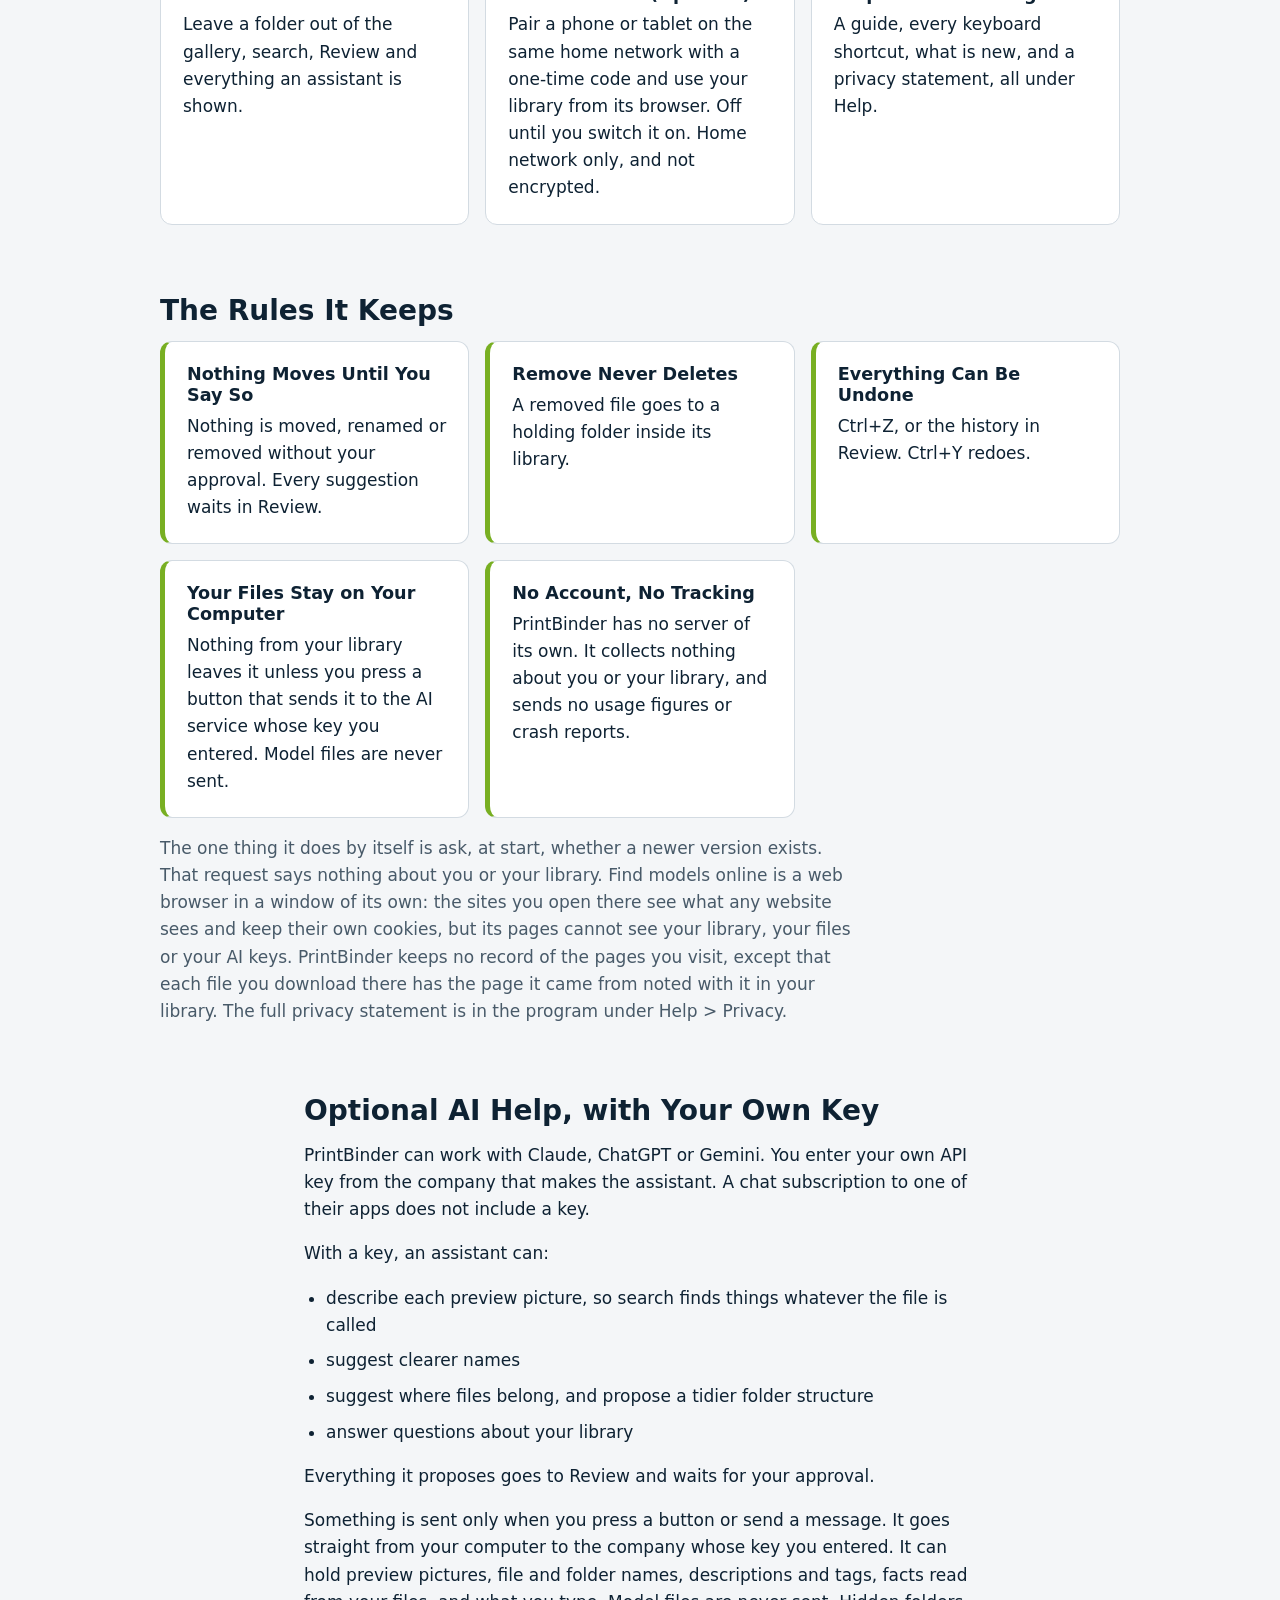
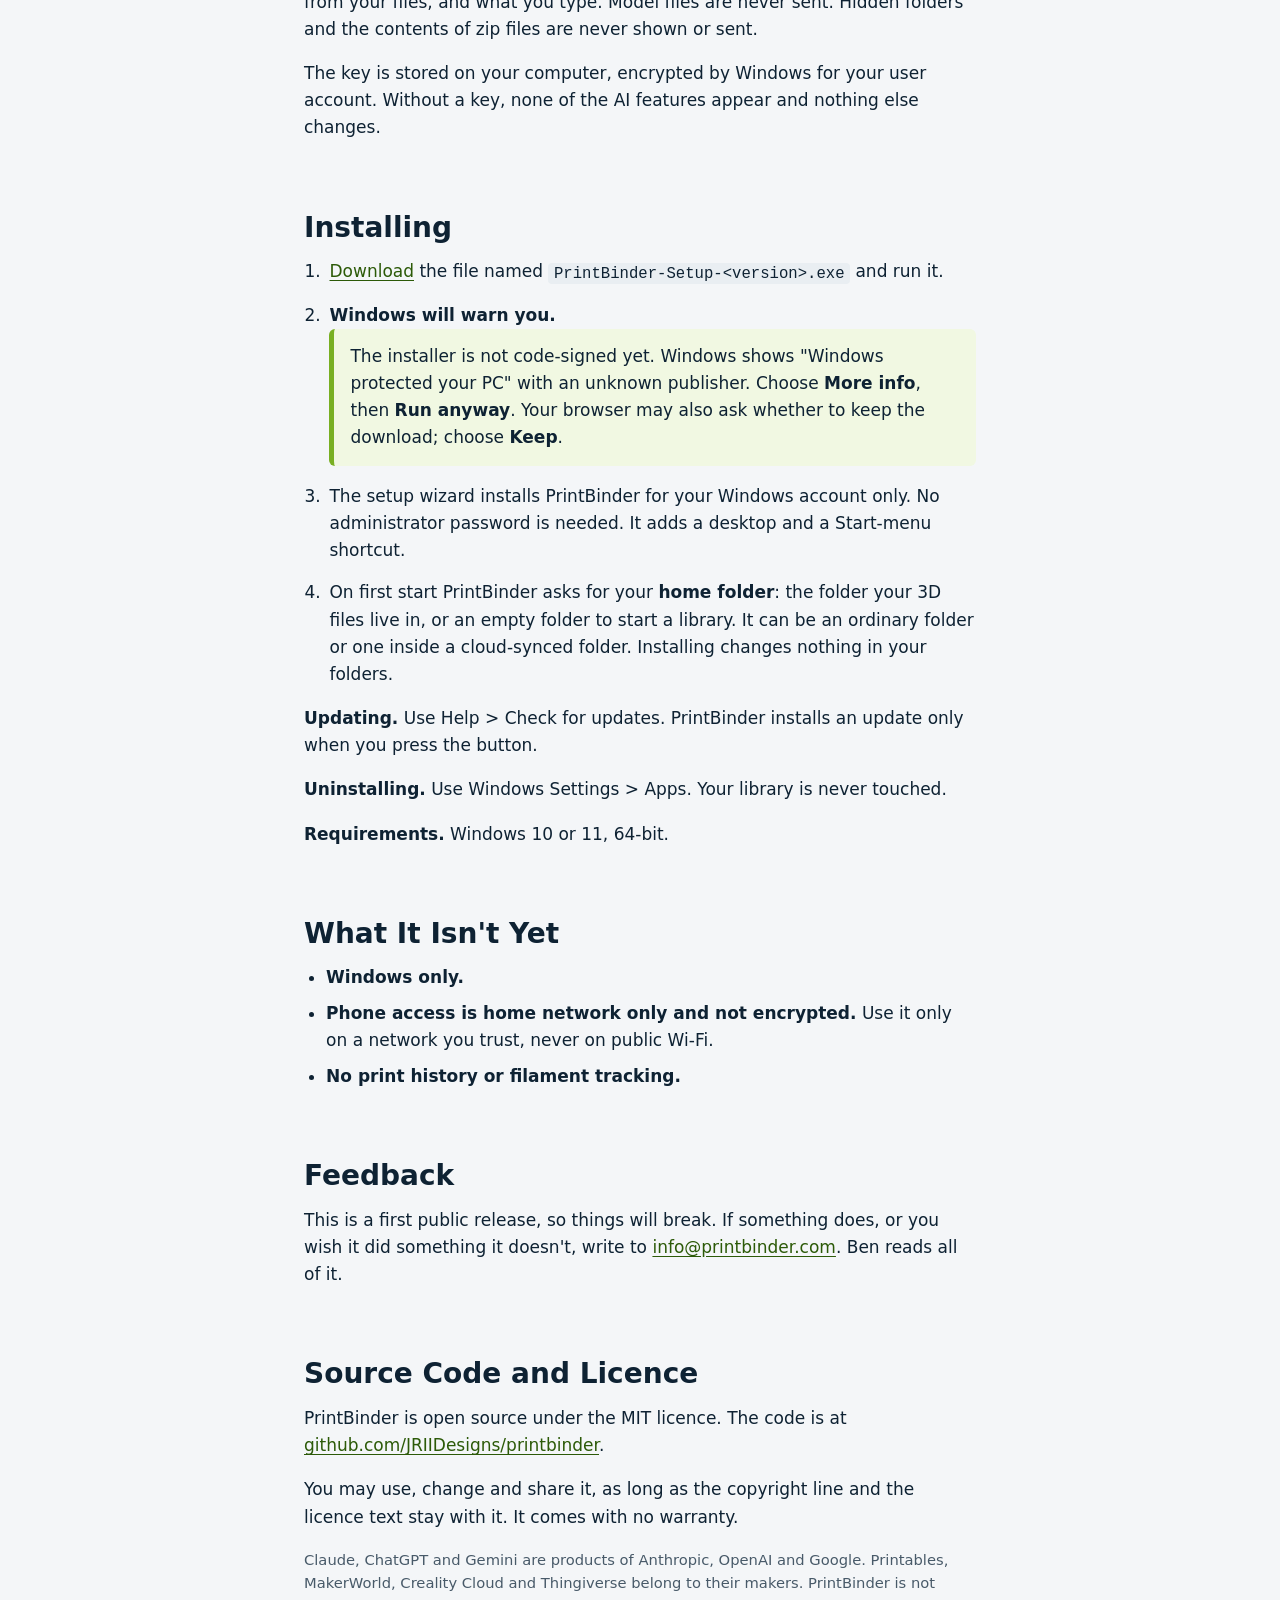
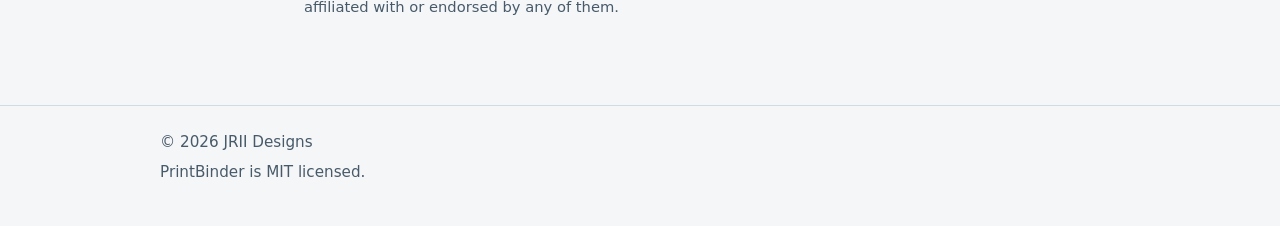
==== commit da611a8c: "Titles and headings in title case across the site Every word takes a capital except short connecting" ====
--- a/printbinder/index.html
+++ b/printbinder/index.html
@@ -3,7 +3,7 @@
 <head>
 <meta charset="utf-8">
 <meta name="viewport" content="width=device-width, initial-scale=1">
-<title>PrintBinder, by JRII Designs: organise your 3D-printing library</title>
+<title>PrintBinder, by JRII Designs: Organise Your 3D-Printing Library</title>
 <meta name="description" content="PrintBinder is a free, open-source Windows program for browsing and organising a 3D-printing library, with a built-in browser for model sites. Nothing is moved, renamed or removed without your approval, and everything can be undone.">
 <link rel="canonical" href="https://jriidesigns.com/printbinder/">
 <meta property="og:type" content="website">
@@ -56,7 +56,7 @@
       <div class="newcard">
         <div class="newtext">
           <p class="newline"><span class="newbadge">New</span><span class="newver">Version 2.2.3 &middot; released 20 November 2026</span></p>
-          <h2 id="newh">A browser, built in. Models go straight into your library.</h2>
+          <h2 id="newh">A Browser, Built In. Models Go Straight into Your Library.</h2>
           <p class="newlead">Press <strong>Find models</strong> and browse Printables, MakerWorld, Creality Cloud and Thingiverse without leaving PrintBinder. Hit download on any of them and the model is in your library before you have switched windows.</p>
           <ul class="newlist">
             <li><strong>The big four, one click away.</strong> And any other site: type its address, press Save site, and it joins the start page.</li>
@@ -71,7 +71,7 @@
         </div>
         <video class="clip clip-new" controls muted loop playsinline preload="none" width="1920" height="1080" data-clip="11-find-models" poster="../assets/video/printbinder-11-find-models-light.jpg" aria-label="The Find models window opening a model page on Printables, a download, and the model appearing in the library"><source src="../assets/video/printbinder-11-find-models-light.mp4" type="video/mp4"></video>
         <div class="newmore" id="new223">
-          <h3><span class="newbadge">2.2.3</span> One search, every site</h3>
+          <h3><span class="newbadge">2.2.3</span> One Search, Every Site</h3>
           <ul class="newgrid">
             <li><strong>Type it once.</strong> Search for <em>dragon</em> and Printables, MakerWorld, Creality Cloud and Thingiverse each get a tab with their own results.</li>
             <li><strong>Your library first.</strong> If you already have models that match, the tab row says how many and takes you to them.</li>
@@ -79,7 +79,7 @@
           </ul>
         </div>
         <div class="newmore">
-          <h3><span class="newbadge">2.2.2</span> And every download remembers where it came from</h3>
+          <h3><span class="newbadge">2.2.2</span> And Every Download Remembers Where It Came From</h3>
           <ul class="newgrid">
             <li><strong>A way back.</strong> Open any model you downloaded and <em>Source</em> takes you to its page again.</li>
             <li><strong>The blanks filled in.</strong> An STL says nothing about itself. PrintBinder notes what its page says: the title, the designer, the description, the tags and the licence.</li>
@@ -97,7 +97,7 @@
   <section aria-labelledby="tour">
     <div class="wrap">
       <div class="tour-head">
-        <h2 id="tour">See it work</h2>
+        <h2 id="tour">See It Work</h2>
         <div class="themepick" role="group" aria-label="Clips shown in">
           <button type="button" data-theme="light" aria-pressed="true">Light</button><button type="button" data-theme="dark" aria-pressed="false">Dark</button>
         </div>
@@ -106,43 +106,43 @@
       <video class="clip clip-hero" controls muted loop playsinline preload="none" width="1920" height="1080" data-clip="highlights" poster="../assets/video/printbinder-highlights-light.jpg" aria-label="A half-minute tour: the gallery, a model in 3D, Review, a zip opened, a model sent to the slicer, and the library on a phone"><source src="../assets/video/printbinder-highlights-light.mp4" type="video/mp4"></video>
       <ol class="tour">
         <li class="tour-item" id="browse">
-          <div class="tour-text"><span class="num">01</span><h3>Browse your whole library</h3><p>Every STL, 3MF, OBJ and STEP file shows up as a preview picture, in the folders you already have. Flip between big pictures and a sortable details list, and search every folder at once.</p></div>
+          <div class="tour-text"><span class="num">01</span><h3>Browse Your Whole Library</h3><p>Every STL, 3MF, OBJ and STEP file shows up as a preview picture, in the folders you already have. Flip between big pictures and a sortable details list, and search every folder at once.</p></div>
           <video class="clip" controls muted loop playsinline preload="none" width="1920" height="1080" data-clip="01-browse" poster="../assets/video/printbinder-01-browse-light.jpg" aria-label="The gallery scrolling through folders of models, switching to a details list, then a search for the word dragon"><source src="../assets/video/printbinder-01-browse-light.mp4" type="video/mp4"></video>
         </li>
         <li class="tour-item" id="3d-viewer">
-          <div class="tour-text"><span class="num">02</span><h3>Look at a model in 3D</h3><p>Open any model and turn it around. PrintBinder reads its real size, and for 3MF files the printer and material it was sliced for, so you can check a file before it goes anywhere near the printer.</p></div>
+          <div class="tour-text"><span class="num">02</span><h3>Look at a Model in 3D</h3><p>Open any model and turn it around. PrintBinder reads its real size, and for 3MF files the printer and material it was sliced for, so you can check a file before it goes anywhere near the printer.</p></div>
           <video class="clip" controls muted loop playsinline preload="none" width="1920" height="1080" data-clip="02-3d-viewer" poster="../assets/video/printbinder-02-3d-viewer-light.jpg" aria-label="Three models opened in the 3D viewer and turned around, with their measured size beside them"><source src="../assets/video/printbinder-02-3d-viewer-light.mp4" type="video/mp4"></video>
         </li>
         <li class="tour-item" id="send-to-slicer">
-          <div class="tour-text"><span class="num">03</span><h3>Send it to your slicer</h3><p>PrintBinder finds the slicers installed on your computer. Add the ones you use once, and one click opens a model in Creality Print, Bambu Studio, OrcaSlicer or whichever you chose.</p></div>
+          <div class="tour-text"><span class="num">03</span><h3>Send It to Your Slicer</h3><p>PrintBinder finds the slicers installed on your computer. Add the ones you use once, and one click opens a model in Creality Print, Bambu Studio, OrcaSlicer or whichever you chose.</p></div>
           <video class="clip" controls muted loop playsinline preload="none" width="1920" height="1080" data-clip="03-send-to-slicer" poster="../assets/video/printbinder-03-send-to-slicer-light.jpg" aria-label="A slicer being added from the list PrintBinder found, then a model opening on the plate in Creality Print"><source src="../assets/video/printbinder-03-send-to-slicer-light.mp4" type="video/mp4"></video>
         </li>
         <li class="tour-item" id="review">
-          <div class="tour-text"><span class="num">04</span><h3>Review, then approve</h3><p>Review lists loose files that look like they belong in one of your folders, and exact byte-for-byte duplicates. Each one waits for you. Nothing is moved, renamed or removed until you press its button.</p></div>
+          <div class="tour-text"><span class="num">04</span><h3>Review, then Approve</h3><p>Review lists loose files that look like they belong in one of your folders, and exact byte-for-byte duplicates. Each one waits for you. Nothing is moved, renamed or removed until you press its button.</p></div>
           <video class="clip" controls muted loop playsinline preload="none" width="1920" height="1080" data-clip="04-review" poster="../assets/video/printbinder-04-review-light.jpg" aria-label="The Review screen: two suggested moves approved one at a time, then a duplicate removed, and the history below"><source src="../assets/video/printbinder-04-review-light.mp4" type="video/mp4"></video>
         </li>
         <li class="tour-item" id="undo">
-          <div class="tour-text"><span class="num">05</span><h3>Undo anything</h3><p>Remove never deletes: the file goes to a holding folder inside your library. Every move, rename and removal is kept in a history, and each one can be put back.</p></div>
+          <div class="tour-text"><span class="num">05</span><h3>Undo Anything</h3><p>Remove never deletes: the file goes to a holding folder inside your library. Every move, rename and removal is kept in a history, and each one can be put back.</p></div>
           <video class="clip" controls muted loop playsinline preload="none" width="1920" height="1080" data-clip="05-undo" poster="../assets/video/printbinder-05-undo-light.jpg" aria-label="A model removed with a right-click, then brought back with Undo"><source src="../assets/video/printbinder-05-undo-light.mp4" type="video/mp4"></video>
         </li>
         <li class="tour-item" id="downloads">
-          <div class="tour-text"><span class="num">06</span><h3>Sort your Downloads</h3><p>Add Downloads, another drive or a cloud folder as another location and its models show beside your library. Send one to the folder it belongs in: it is copied, compared byte for byte, and only then removed from where it was.</p></div>
+          <div class="tour-text"><span class="num">06</span><h3>Sort Your Downloads</h3><p>Add Downloads, another drive or a cloud folder as another location and its models show beside your library. Send one to the folder it belongs in: it is copied, compared byte for byte, and only then removed from where it was.</p></div>
           <video class="clip" controls muted loop playsinline preload="none" width="1920" height="1080" data-clip="06-downloads" poster="../assets/video/printbinder-06-downloads-light.jpg" aria-label="A model in the Downloads folder being moved into a folder of the library"><source src="../assets/video/printbinder-06-downloads-light.mp4" type="video/mp4"></video>
         </li>
         <li class="tour-item" id="zip-files">
-          <div class="tour-text"><span class="num">07</span><h3>Look inside zip files</h3><p>A zip shows as a package with a count of the models inside. Open it to see what is in there, with previews, without unpacking anything. Take out only the files you want, each one checked against the zip.</p></div>
+          <div class="tour-text"><span class="num">07</span><h3>Look Inside Zip Files</h3><p>A zip shows as a package with a count of the models inside. Open it to see what is in there, with previews, without unpacking anything. Take out only the files you want, each one checked against the zip.</p></div>
           <video class="clip" controls muted loop playsinline preload="none" width="1920" height="1080" data-clip="07-zip-files" poster="../assets/video/printbinder-07-zip-files-light.jpg" aria-label="A zip file opened to show six models, and two of them taken out into a folder beside it"><source src="../assets/video/printbinder-07-zip-files-light.mp4" type="video/mp4"></video>
         </li>
         <li class="tour-item" id="ai-optional">
-          <div class="tour-text"><span class="num">08</span><h3>AI help, only if you want it</h3><p>The AI features are off until you enter your own key for Claude, ChatGPT or Gemini. Keys stay on your computer, encrypted by Windows. Something is sent only when you press a button, and your model files are never sent.</p></div>
+          <div class="tour-text"><span class="num">08</span><h3>AI Help, Only If You Want It</h3><p>The AI features are off until you enter your own key for Claude, ChatGPT or Gemini. Keys stay on your computer, encrypted by Windows. Something is sent only when you press a button, and your model files are never sent.</p></div>
           <video class="clip" controls muted loop playsinline preload="none" width="1920" height="1080" data-clip="08-ai-optional" poster="../assets/video/printbinder-08-ai-optional-light.jpg" aria-label="The AI assistant panel with its three key boxes, and the privacy page that says what is sent and when"><source src="../assets/video/printbinder-08-ai-optional-light.mp4" type="video/mp4"></video>
         </li>
         <li class="tour-item" id="phone">
-          <div class="tour-text"><span class="num">09</span><h3>Your library on your phone</h3><p>Switch on Phone access, pair with a one-time code, and browse the same library from your phone’s browser, 3D view included. Home network only, not encrypted, and off until you switch it on.</p></div>
+          <div class="tour-text"><span class="num">09</span><h3>Your Library on Your Phone</h3><p>Switch on Phone access, pair with a one-time code, and browse the same library from your phone’s browser, 3D view included. Home network only, not encrypted, and off until you switch it on.</p></div>
           <video class="clip" controls muted loop playsinline preload="none" width="1920" height="1080" data-clip="09-phone" poster="../assets/video/printbinder-09-phone-light.jpg" aria-label="Phone access being switched on, then a phone pairing with the code and opening a model in 3D"><source src="../assets/video/printbinder-09-phone-light.mp4" type="video/mp4"></video>
         </li>
         <li class="tour-item" id="usb">
-          <div class="tour-text"><span class="num">10</span><h3>Bring in a USB stick</h3><p>Plug in a USB drive that holds 3D files and PrintBinder offers to copy or move them into your library, into a dated folder. Files you already have are skipped, and the import can be undone.</p></div>
+          <div class="tour-text"><span class="num">10</span><h3>Bring in a USB Stick</h3><p>Plug in a USB drive that holds 3D files and PrintBinder offers to copy or move them into your library, into a dated folder. Files you already have are skipped, and the import can be undone.</p></div>
           <video class="clip" controls muted loop playsinline preload="none" width="1920" height="1080" data-clip="10-usb" poster="../assets/video/printbinder-10-usb-light.jpg" aria-label="A bar offering to import five models from a USB drive, and the models arriving in a dated folder"><source src="../assets/video/printbinder-10-usb-light.mp4" type="video/mp4"></video>
         </li>
       </ol>
@@ -151,7 +151,7 @@
 
   <section aria-labelledby="does">
     <div class="wrap">
-      <h2 id="does">Everything it does</h2>
+      <h2 id="does">Everything It Does</h2>
       <p class="prose">It works on the folders you already have. There is no account and no sign-in.</p>
       <ul class="grid">
         <li class="card">
@@ -159,11 +159,11 @@
           <p>Previews for STL, 3MF, OBJ and STEP files, pictures and videos. Picture sizes from small to extra large, a Details list with sortable columns, and search.</p>
         </li>
         <li class="card">
-          <h3>3D viewer</h3>
+          <h3>3D Viewer</h3>
           <p>Opening a model shows it in 3D with its measured size.</p>
         </li>
         <li class="card">
-          <h3>Filing the way Windows does it</h3>
+          <h3>Filing the Way Windows Does It</h3>
           <p>Right-click menus, cut, copy and paste, drag and drop, F2 to rename, Delete to remove, and a Replace / Keep both / Skip choice when names clash.</p>
         </li>
         <li class="card">
@@ -171,35 +171,35 @@
           <p>Exact duplicates, files that cannot be read, and suggested moves and names. Approve them one at a time, by group, or by ticking several.</p>
         </li>
         <li class="card">
-          <h3>Zip files</h3>
+          <h3>Zip Files</h3>
           <p>Open a zip to see its contents with previews, without unpacking. Take out the files you choose, or unpack it all into a folder beside it.</p>
         </li>
         <li class="card">
-          <h3>Send to slicer</h3>
+          <h3>Send to Slicer</h3>
           <p>Set up your slicers once and send a model to any of them.</p>
         </li>
         <li class="card">
-          <h3>Other locations</h3>
+          <h3>Other Locations</h3>
           <p>Show Downloads, another drive or a cloud folder beside your home library, and bring their files home. Moves between drives are copied, compared byte for byte, and only then removed from where they were.</p>
         </li>
         <li class="card">
-          <h3>Find models online</h3>
+          <h3>Find Models Online</h3>
           <p>A window for model sites: Printables, MakerWorld, Creality Cloud, Thingiverse, or any site you type in and save. One search opens a tab of results for each of them. A model you download there lands in your library's unsorted folder, ready for Review, and remembers the page it came from: its title, designer, tags and licence fill in what the file does not say. Nothing downloaded is opened or run.</p>
         </li>
         <li class="card">
-          <h3>USB drives</h3>
+          <h3>USB Drives</h3>
           <p>Plugging one in offers to copy or move its 3D files into the library.</p>
         </li>
         <li class="card">
-          <h3>Hidden folders</h3>
+          <h3>Hidden Folders</h3>
           <p>Leave a folder out of the gallery, search, Review and everything an assistant is shown.</p>
         </li>
         <li class="card">
-          <h3>Phone access (optional)</h3>
+          <h3>Phone Access (Optional)</h3>
           <p>Pair a phone or tablet on the same home network with a one-time code and use your library from its browser. Off until you switch it on. Home network only, and not encrypted.</p>
         </li>
         <li class="card">
-          <h3>Help inside the program</h3>
+          <h3>Help Inside the Program</h3>
           <p>A guide, every keyboard shortcut, what is new, and a privacy statement, all under Help.</p>
         </li>
       </ul>
@@ -208,26 +208,26 @@
 
   <section class="rules" aria-labelledby="rules">
     <div class="wrap">
-      <h2 id="rules">The rules it keeps</h2>
+      <h2 id="rules">The Rules It Keeps</h2>
       <ul class="grid">
         <li class="card">
-          <h3>Nothing moves until you say so</h3>
+          <h3>Nothing Moves Until You Say So</h3>
           <p>Nothing is moved, renamed or removed without your approval. Every suggestion waits in Review.</p>
         </li>
         <li class="card">
-          <h3>Remove never deletes</h3>
+          <h3>Remove Never Deletes</h3>
           <p>A removed file goes to a holding folder inside its library.</p>
         </li>
         <li class="card">
-          <h3>Everything can be undone</h3>
+          <h3>Everything Can Be Undone</h3>
           <p>Ctrl+Z, or the history in Review. Ctrl+Y redoes.</p>
         </li>
         <li class="card">
-          <h3>Your files stay on your computer</h3>
+          <h3>Your Files Stay on Your Computer</h3>
           <p>Nothing from your library leaves it unless you press a button that sends it to the AI service whose key you entered. Model files are never sent.</p>
         </li>
         <li class="card">
-          <h3>No account, no tracking</h3>
+          <h3>No Account, No Tracking</h3>
           <p>PrintBinder has no server of its own. It collects nothing about you or your library, and sends no usage figures or crash reports.</p>
         </li>
       </ul>
@@ -237,7 +237,7 @@
 
   <section aria-labelledby="ai">
     <div class="wrap prose">
-      <h2 id="ai">Optional AI help, with your own key</h2>
+      <h2 id="ai">Optional AI Help, with Your Own Key</h2>
       <p>PrintBinder can work with Claude, ChatGPT or Gemini. You enter your own API key from the company that makes the assistant. A chat subscription to one of their apps does not include a key.</p>
       <p>With a key, an assistant can:</p>
       <ul>
@@ -274,7 +274,7 @@
 
   <section aria-labelledby="notyet">
     <div class="wrap prose">
-      <h2 id="notyet">What it isn't yet</h2>
+      <h2 id="notyet">What It Isn't Yet</h2>
       <ul>
         <li><strong>Windows only.</strong></li>
         <li><strong>Phone access is home network only and not encrypted.</strong> Use it only on a network you trust, never on public Wi-Fi.</li>
@@ -292,7 +292,7 @@
 
   <section aria-labelledby="source">
     <div class="wrap prose">
-      <h2 id="source">Source code and licence</h2>
+      <h2 id="source">Source Code and Licence</h2>
       <p>PrintBinder is open source under the MIT licence. The code is at <a href="https://github.com/JRIIDesigns/printbinder">github.com/JRIIDesigns/printbinder</a>.</p>
       <p>You may use, change and share it, as long as the copyright line and the licence text stay with it. It comes with no warranty.</p>
       <p class="small muted">Claude, ChatGPT and Gemini are products of Anthropic, OpenAI and Google. Printables, MakerWorld, Creality Cloud and Thingiverse belong to their makers. PrintBinder is not affiliated with or endorsed by any of them.</p>
